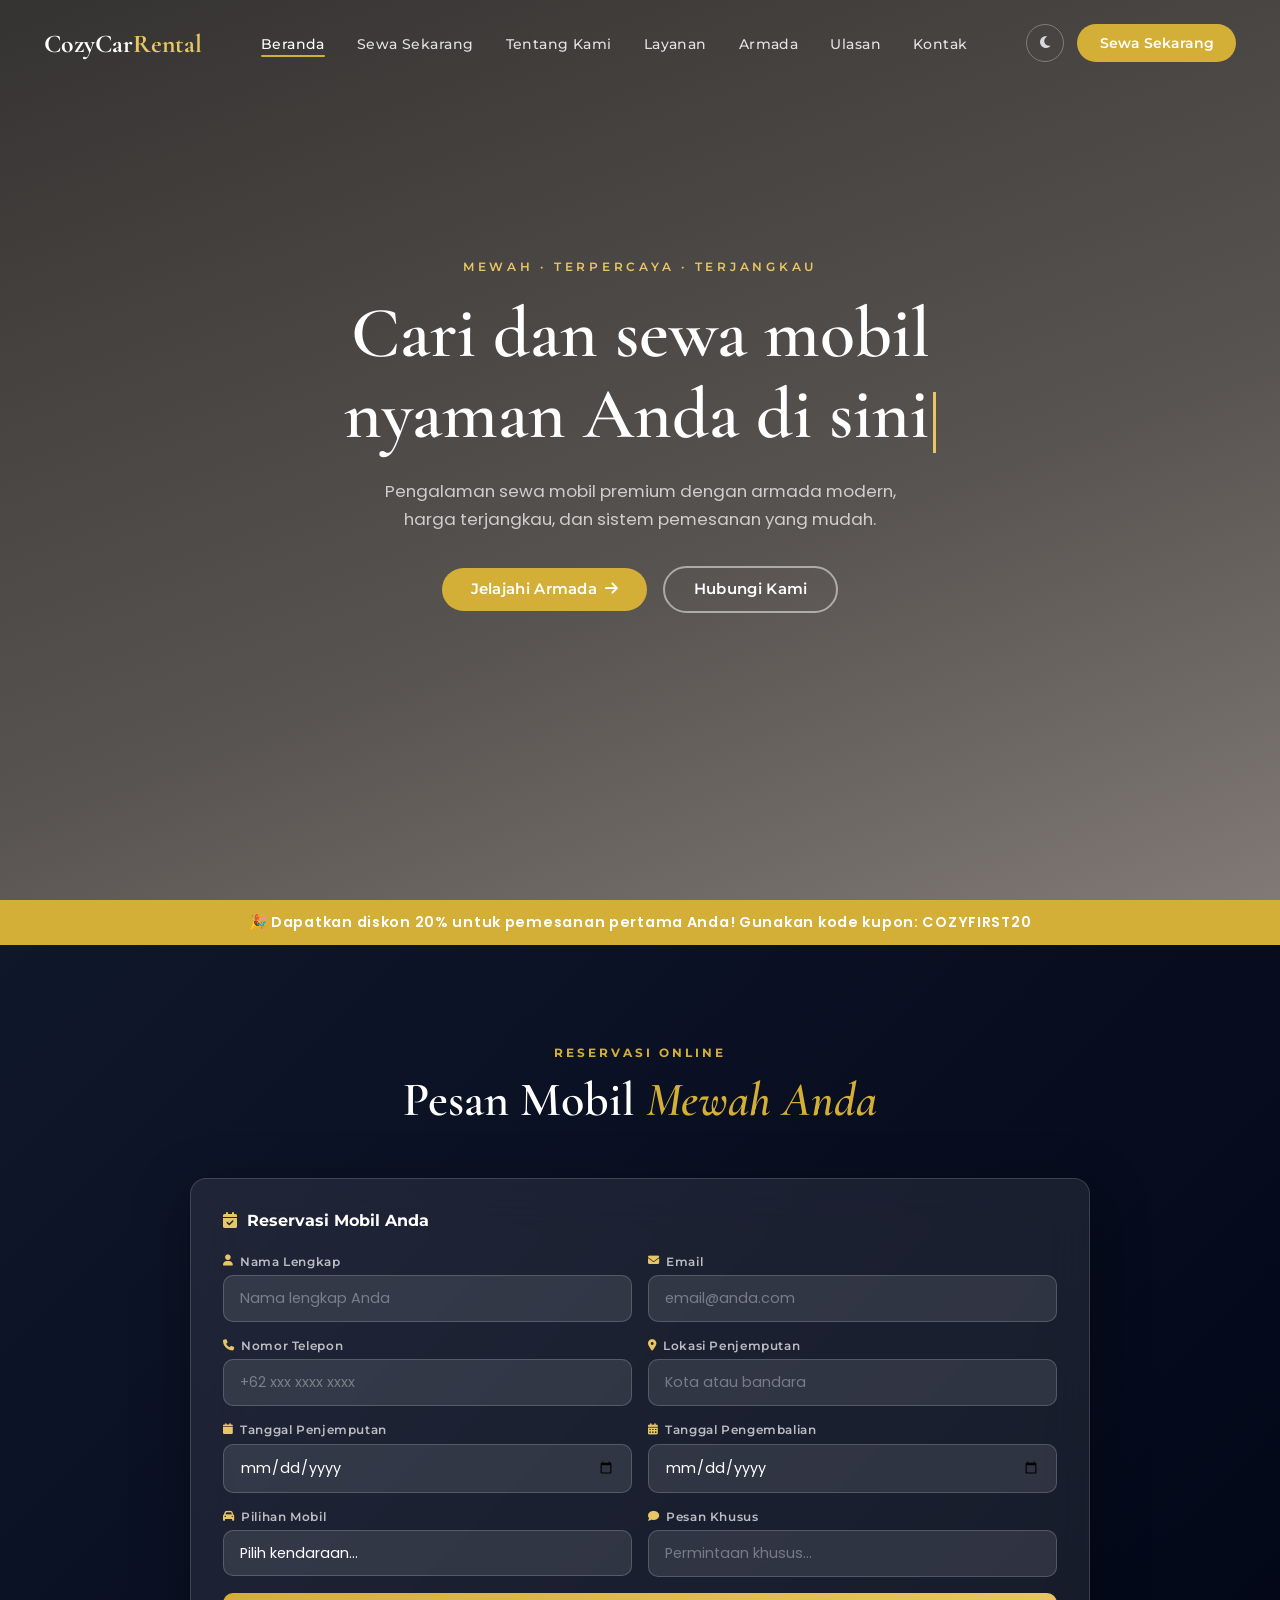
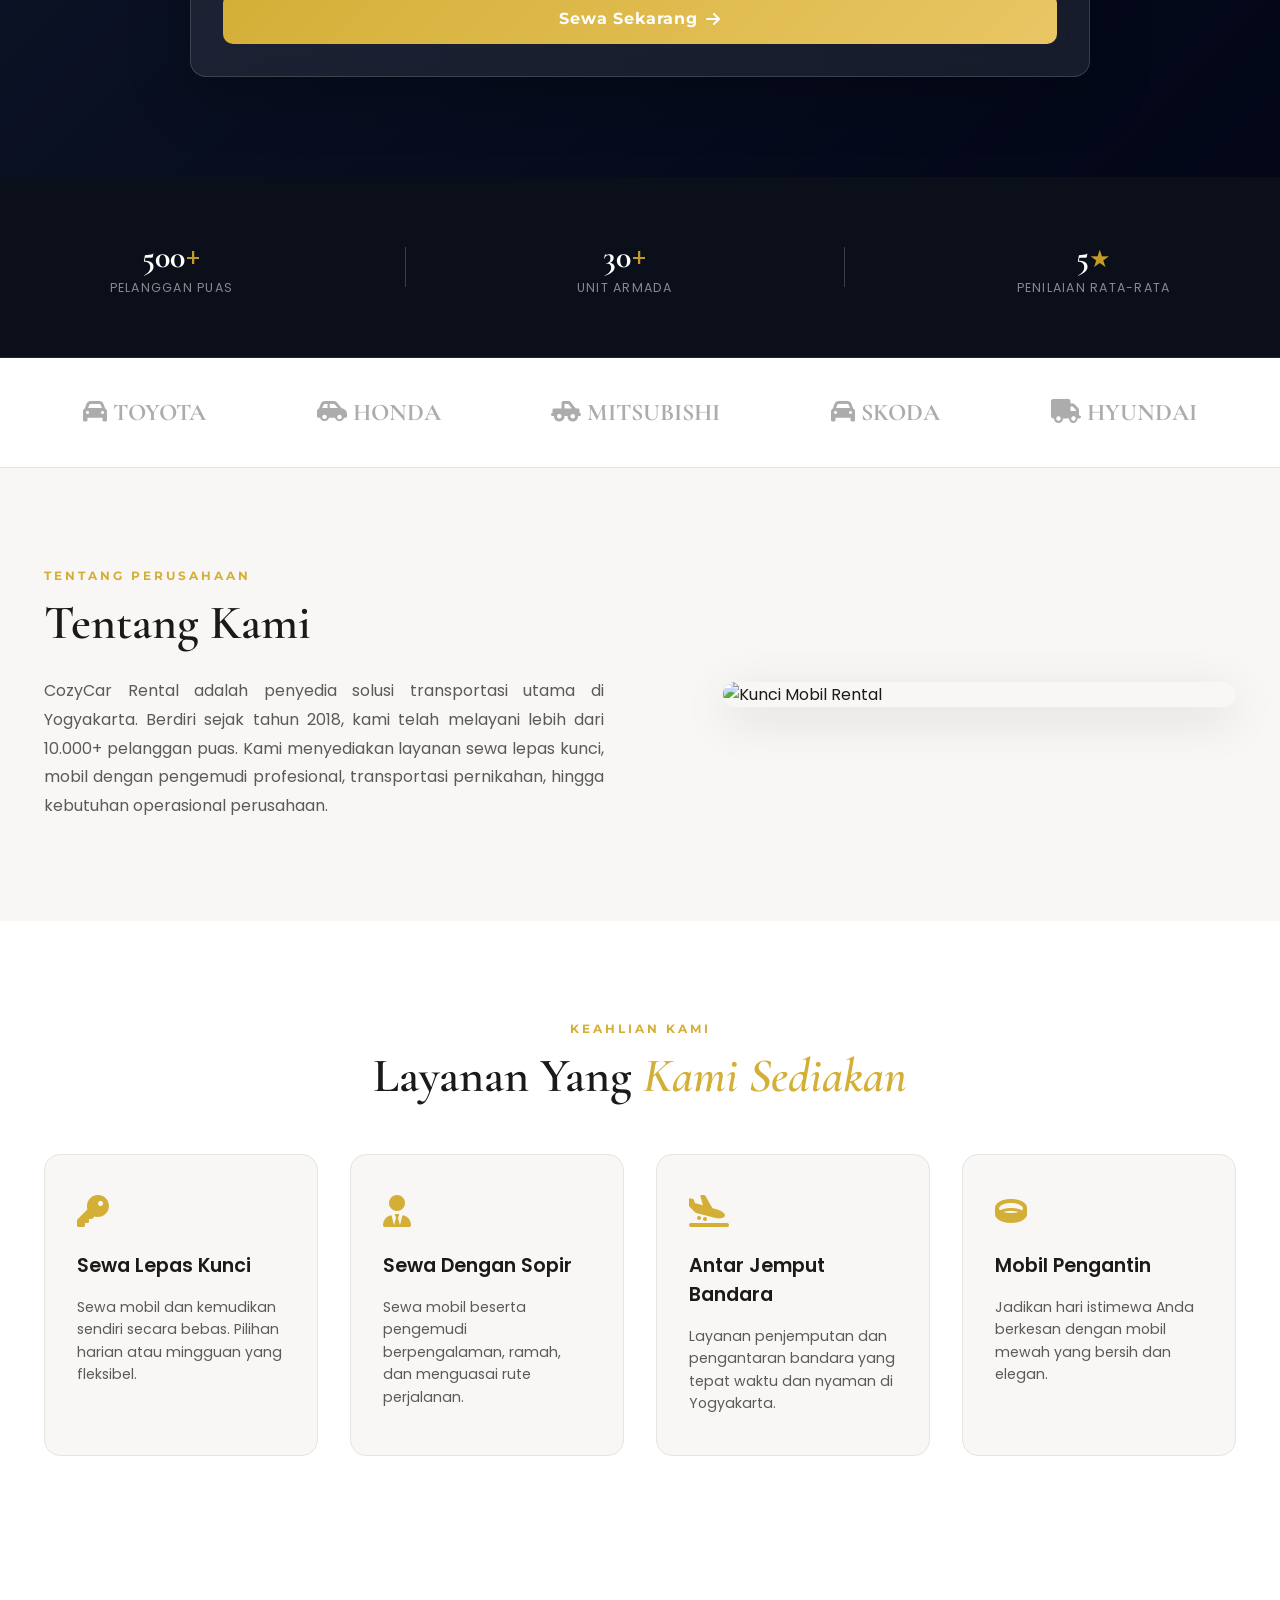
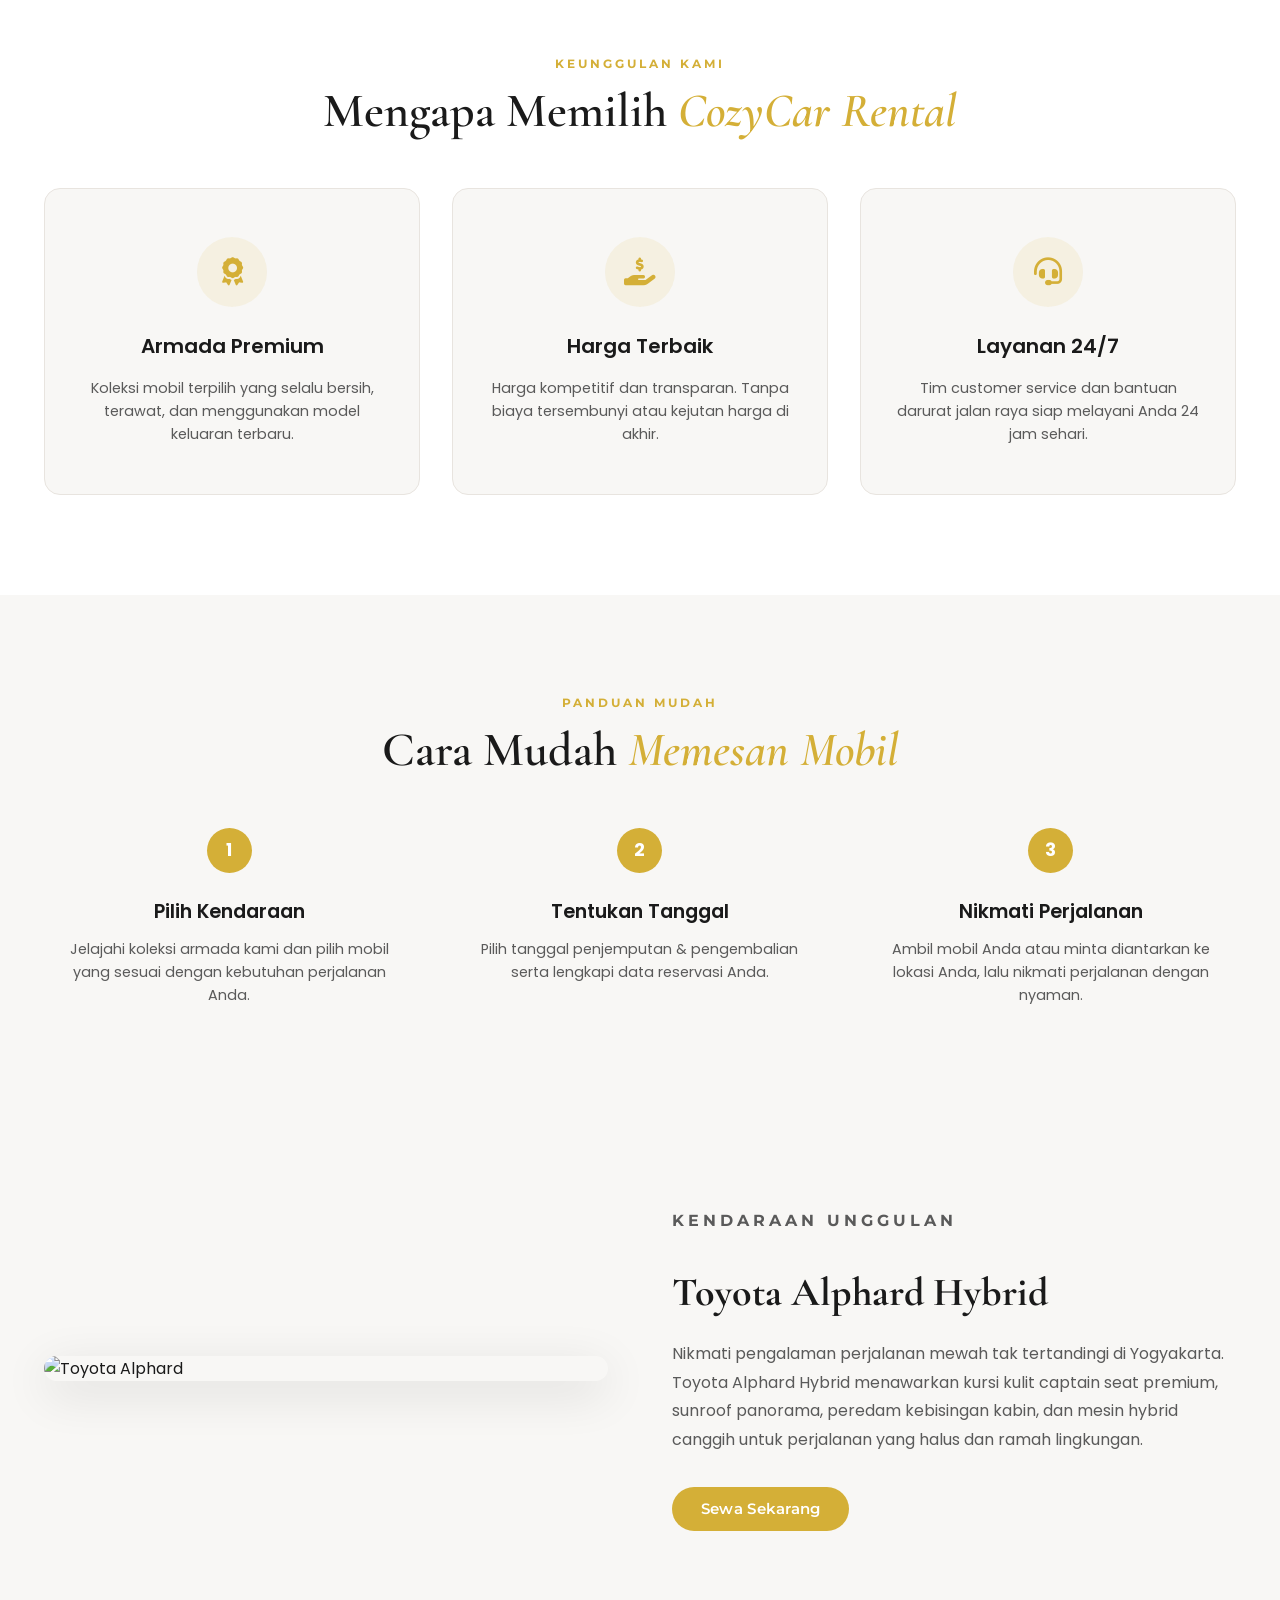
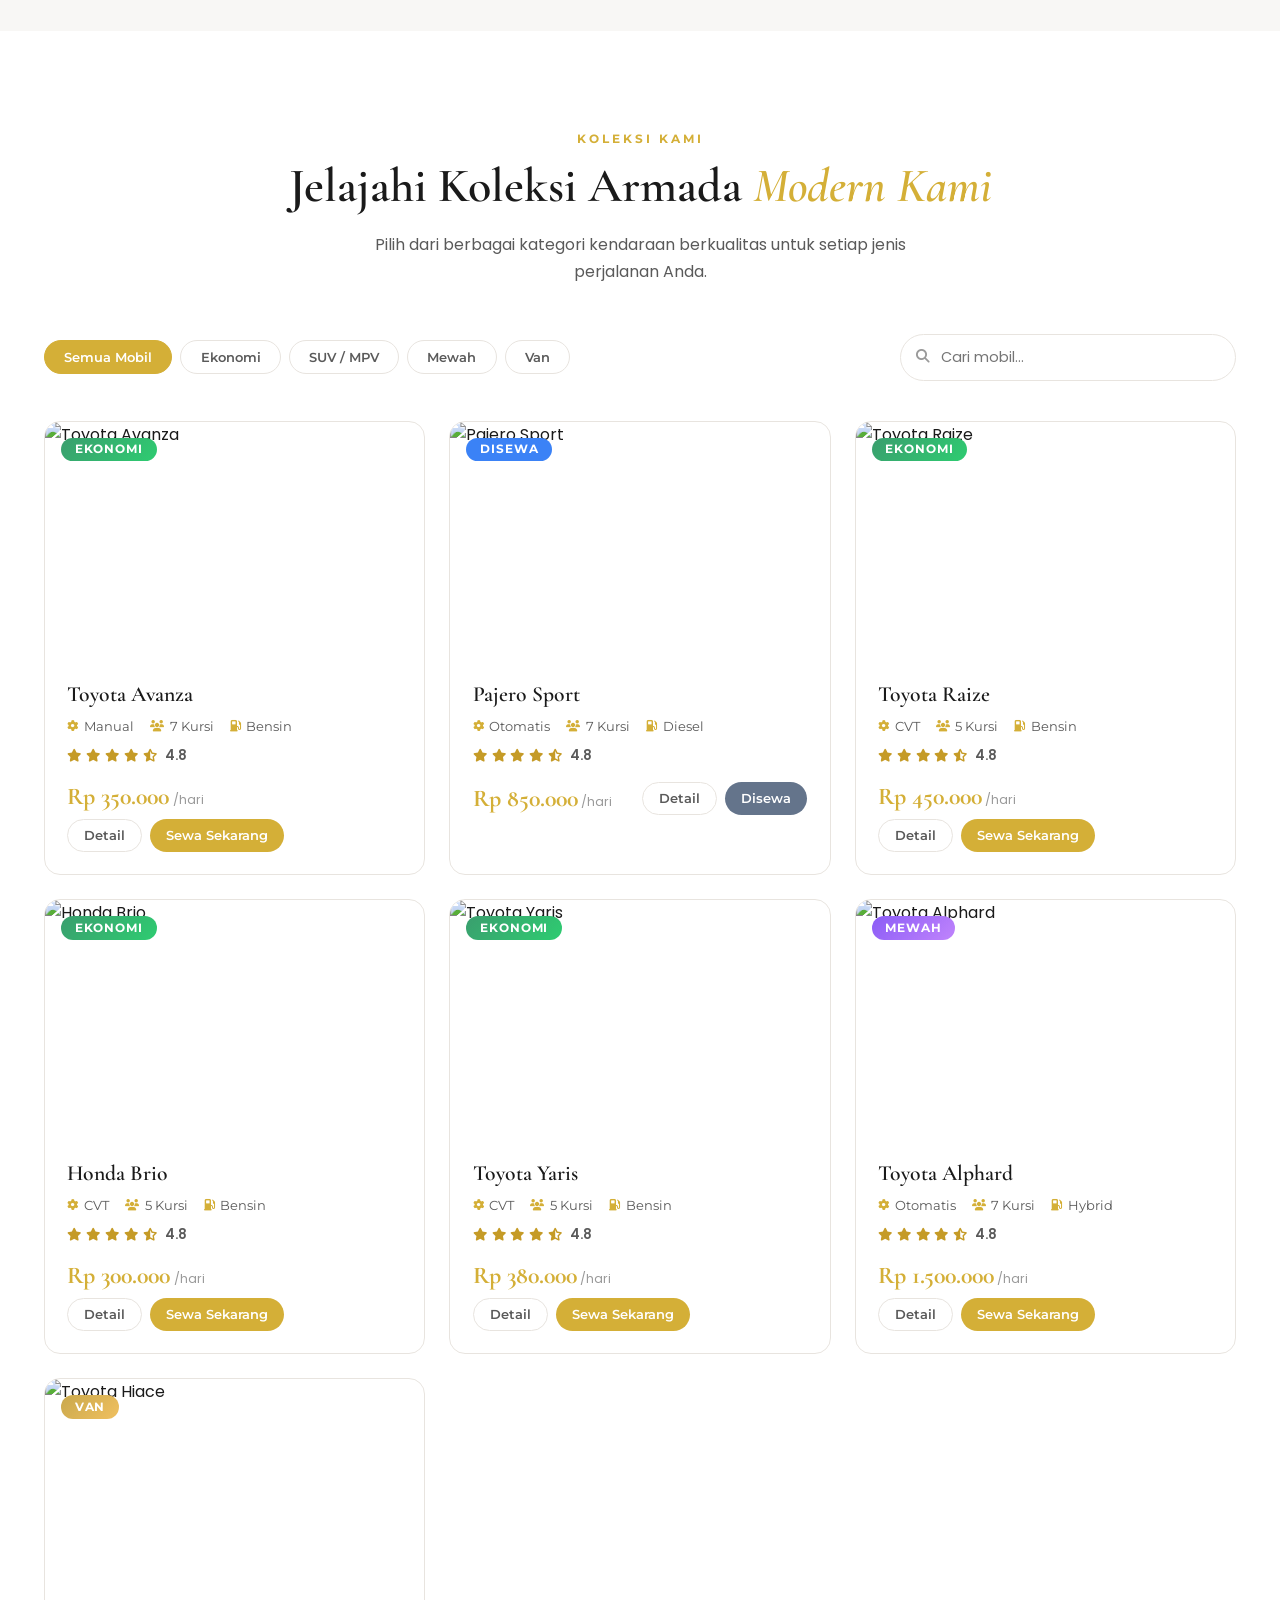
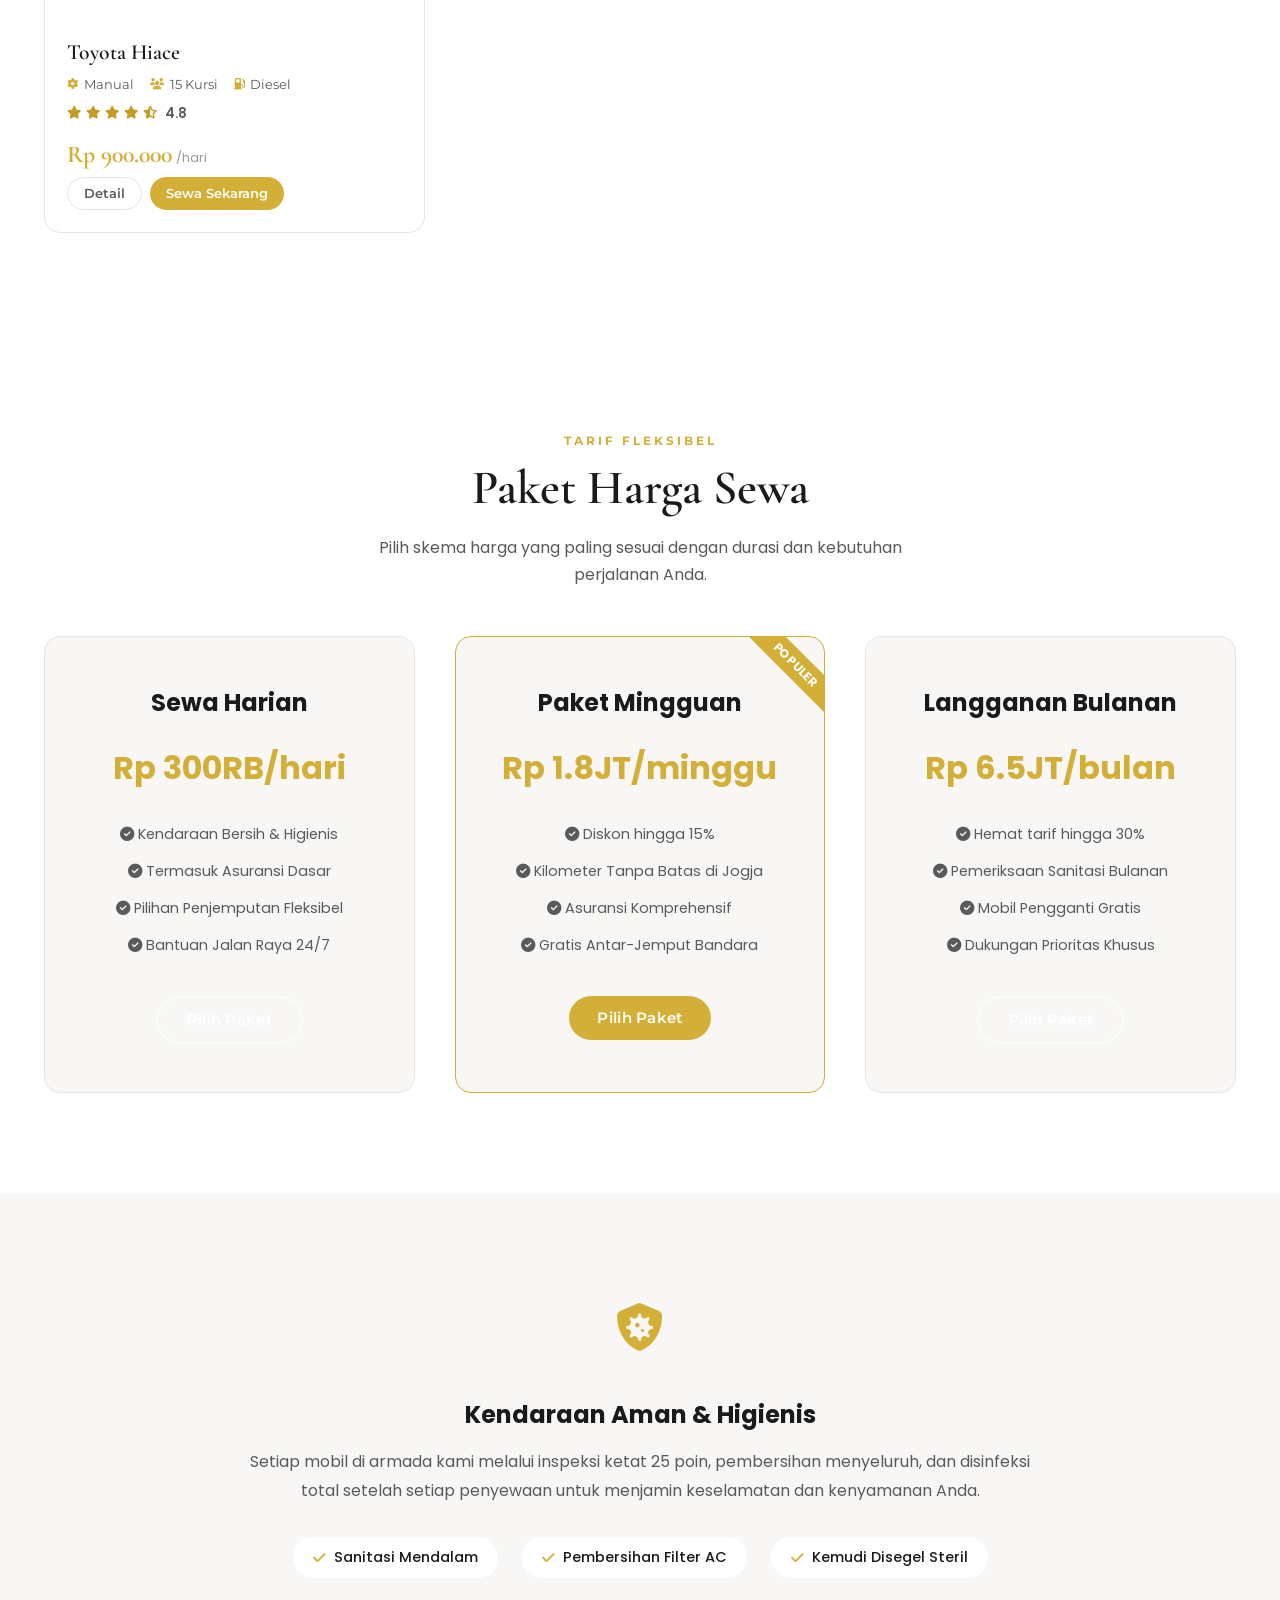
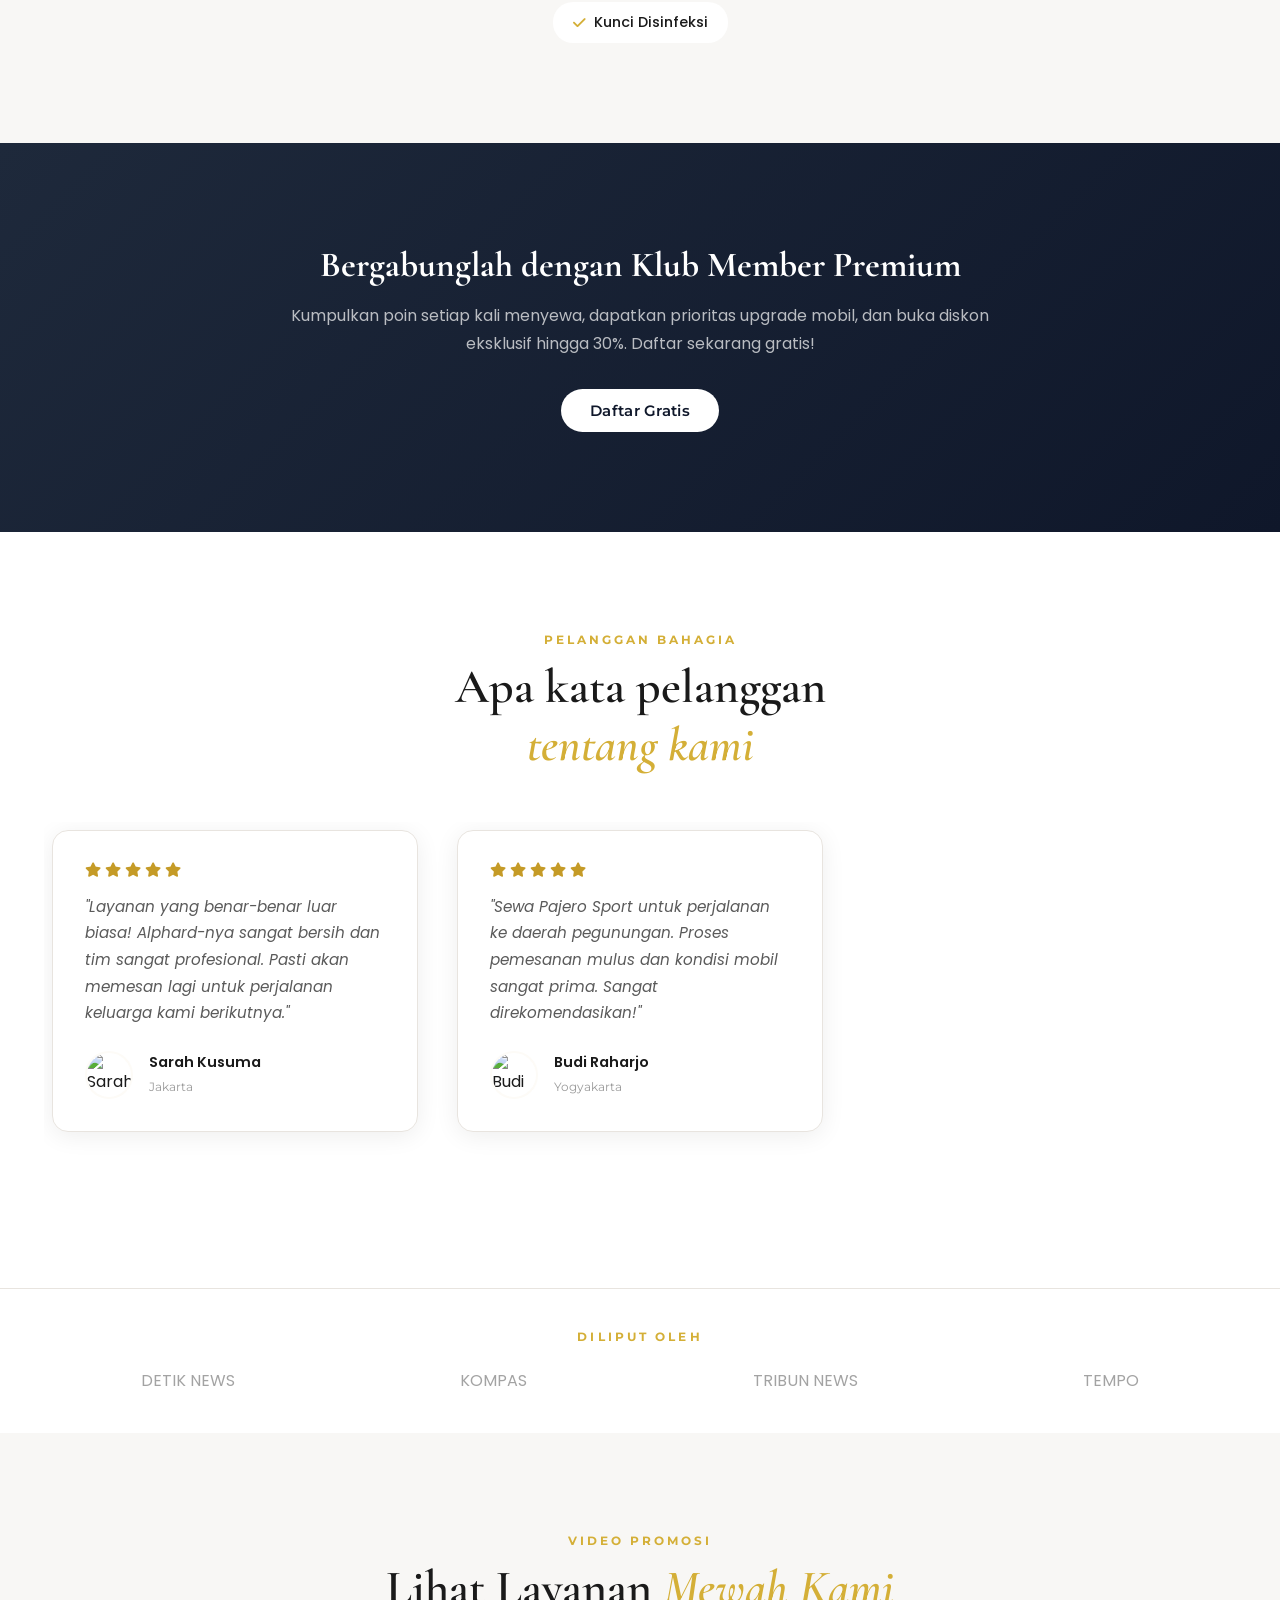
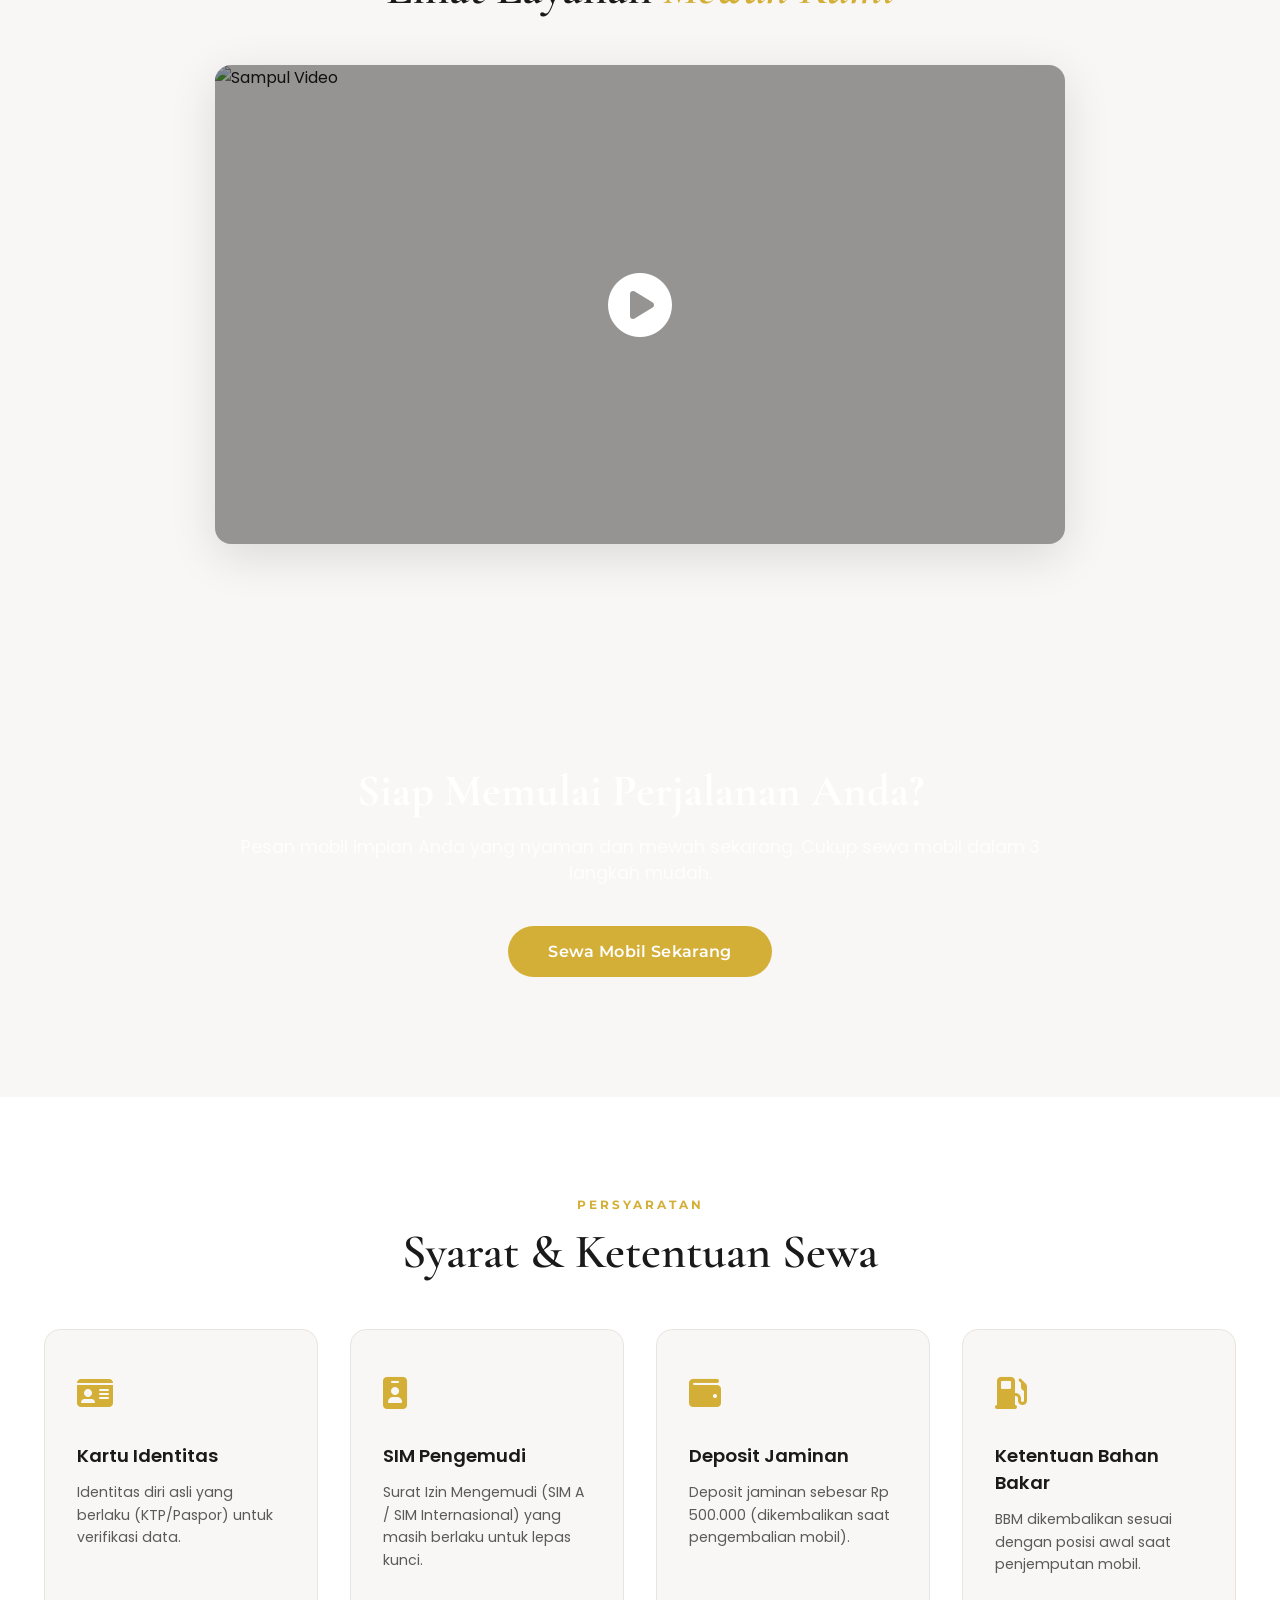
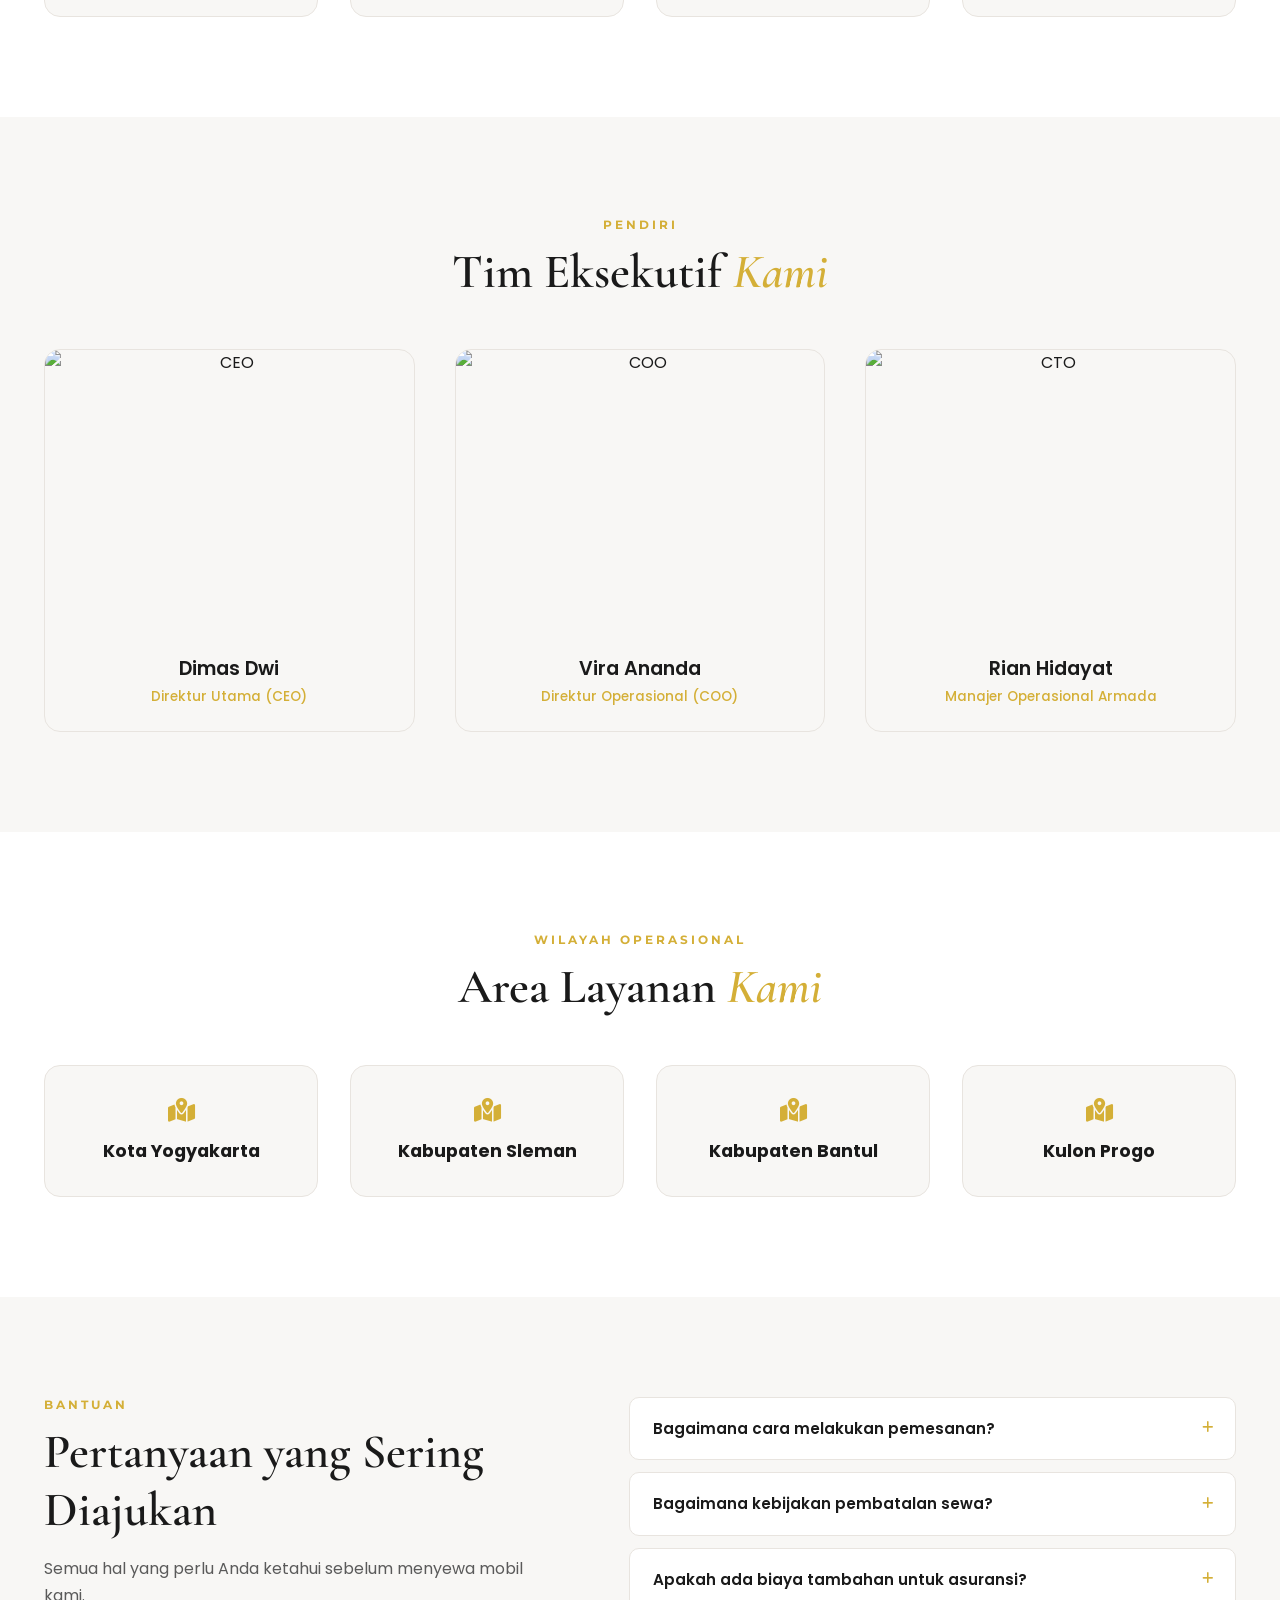
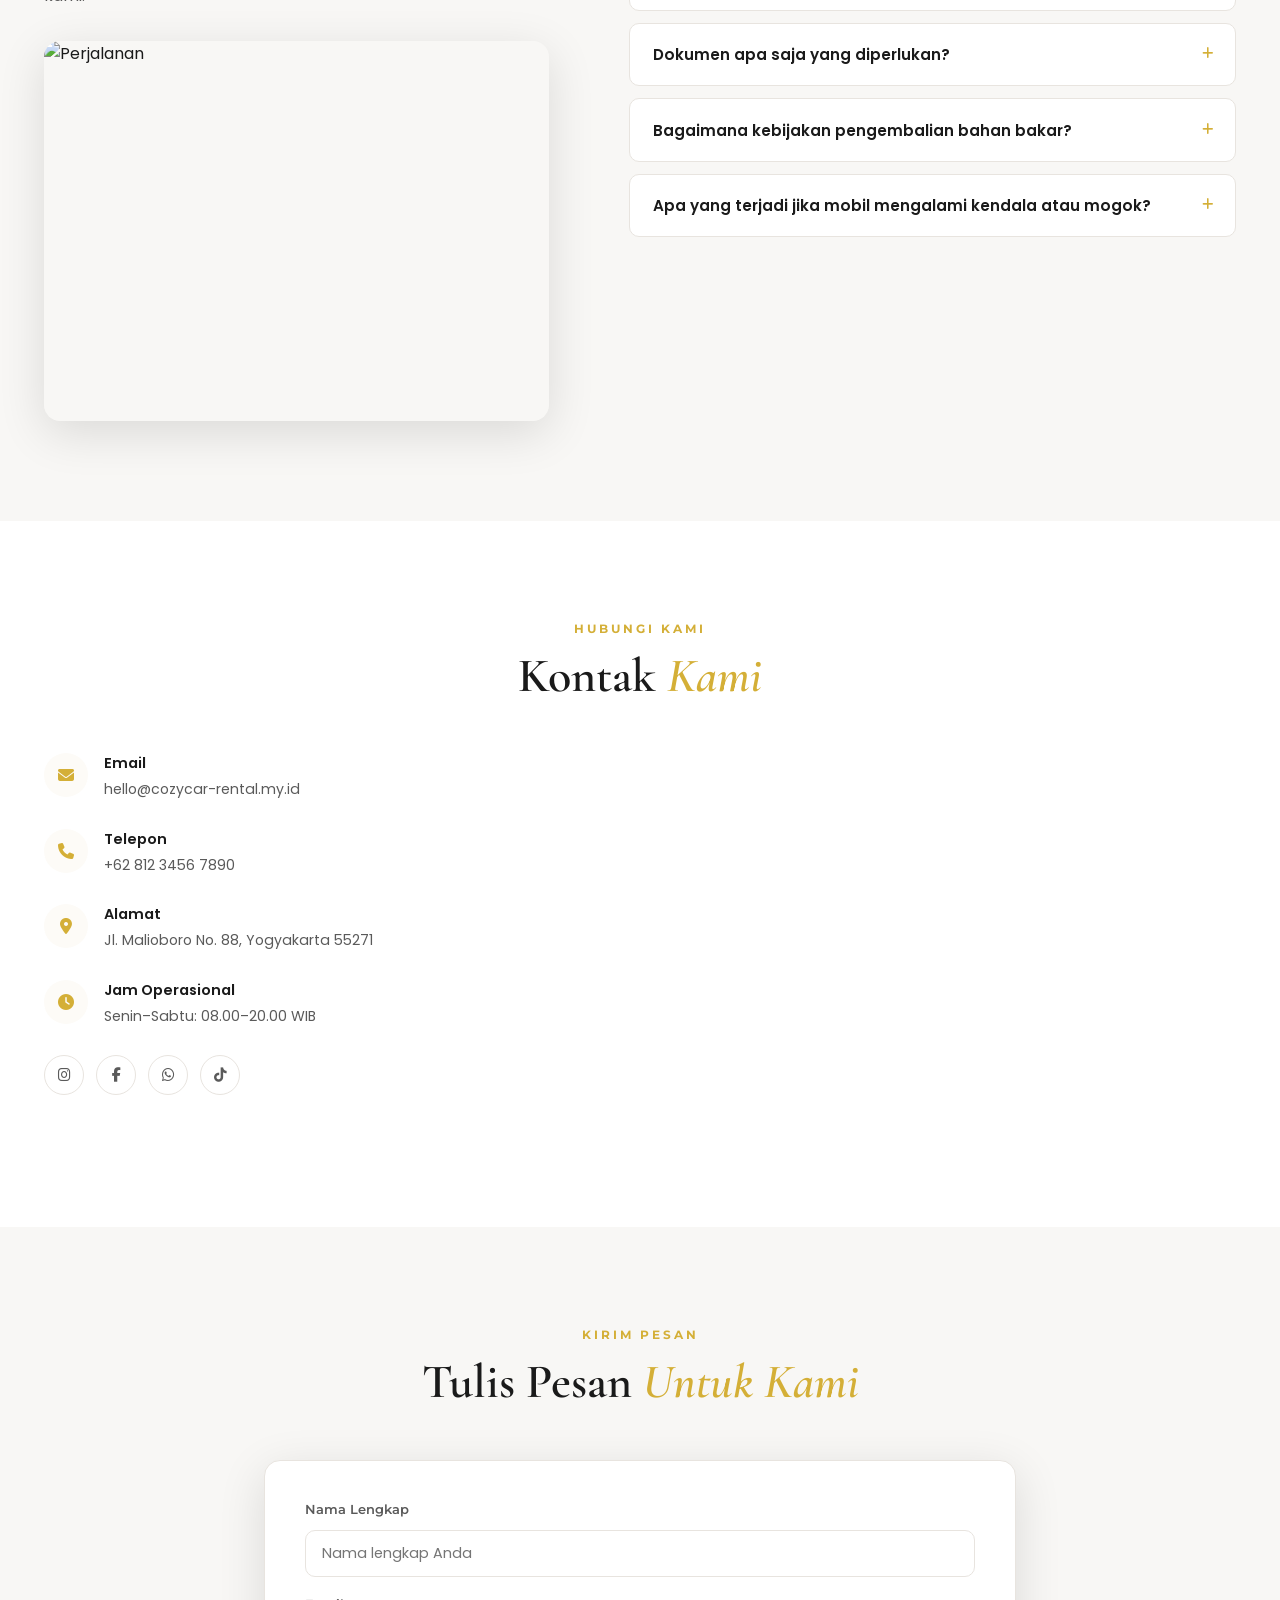
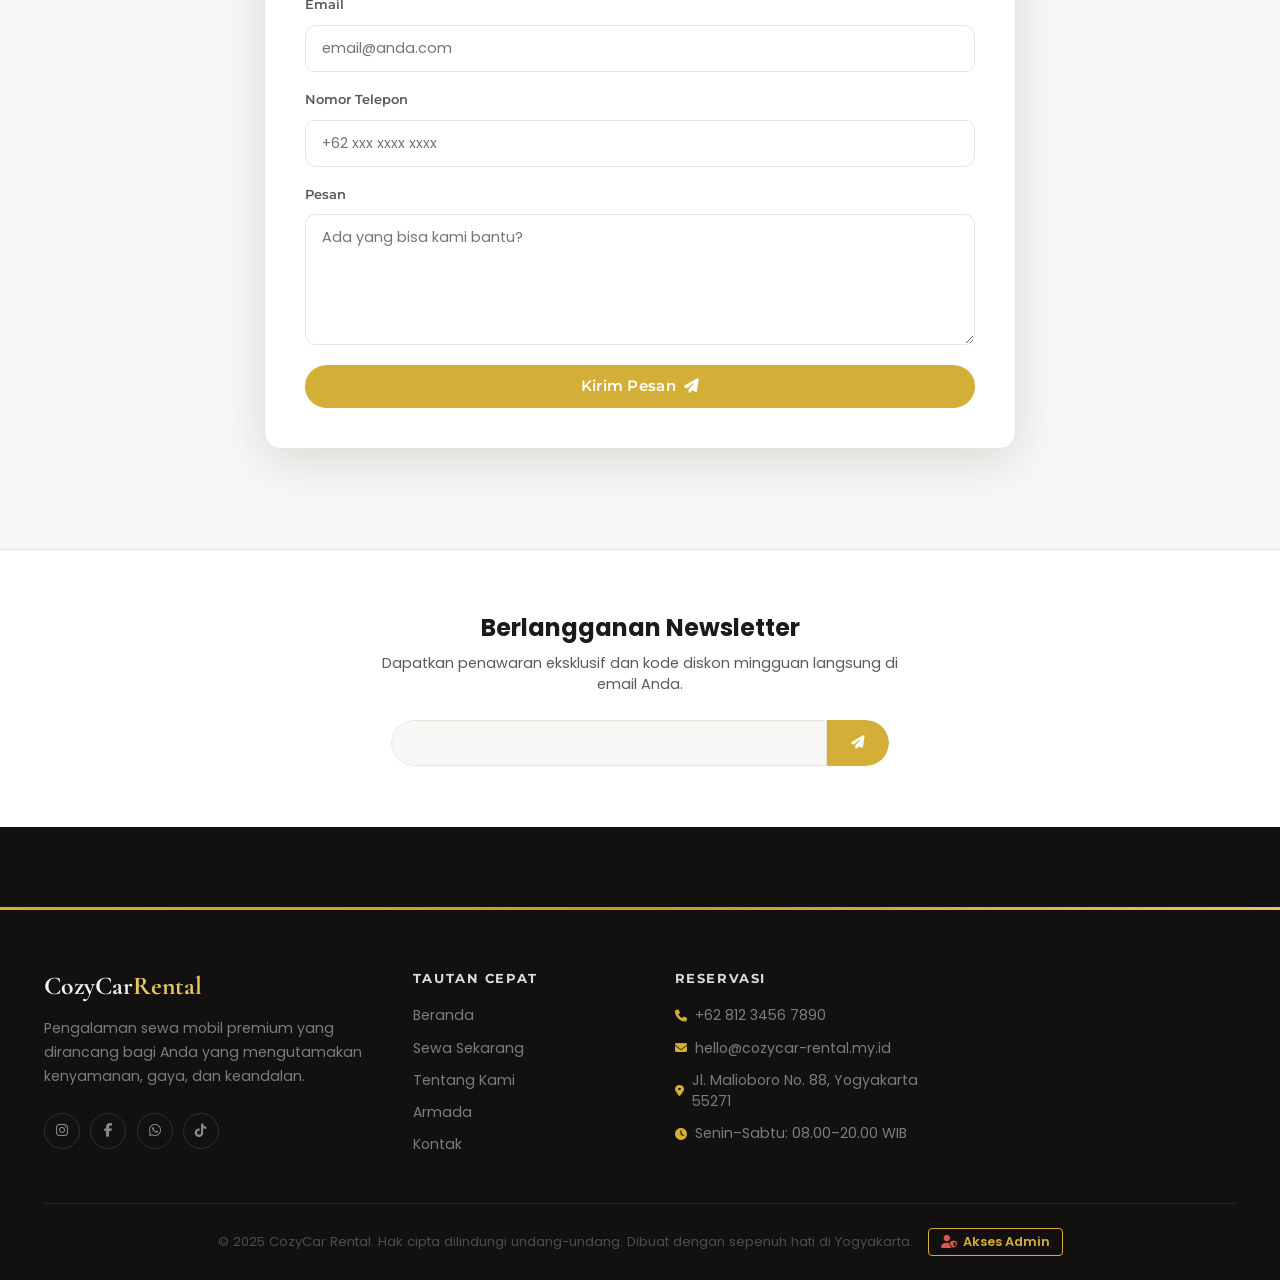
==== index.html @ c0b4de5b "fix: make Akses Admin a dedicated sibling element in footer bottom" ====
<!doctype html>
<html lang="id" data-theme="light">
  <head>
    <meta charset="UTF-8" />
    <meta name="viewport" content="width=device-width, initial-scale=1.0" />
    <meta
      name="description"
      content="CozyCar Rental – Pengalaman sewa mobil premium dengan armada modern, harga terjangkau, dan sistem pemesanan yang mudah."
    />
    <meta
      name="keywords"
      content="sewa mobil, rental mobil jogja, mobil mewah, sewa alphard, rental avanza"
    />
    <title>CozyCar Rental – Sewa Mobil Mewah & Terpercaya</title>

    <!-- Google Fonts -->
    <link rel="preconnect" href="https://fonts.googleapis.com" />
    <link rel="preconnect" href="https://fonts.gstatic.com" crossorigin />
    <link
      href="https://fonts.googleapis.com/css2?family=Cormorant+Garamond:wght@300;400;500;600;700&family=Poppins:wght@300;400;500;600;700&family=Montserrat:wght@300;400;500;600;700;800&display=swap"
      rel="stylesheet"
    />

    <!-- Font Awesome -->
    <link
      rel="stylesheet"
      href="https://cdnjs.cloudflare.com/ajax/libs/font-awesome/6.5.0/css/all.min.css"
    />

    <!-- AOS Animation Library -->
    <link
      rel="stylesheet"
      href="https://cdnjs.cloudflare.com/ajax/libs/aos/2.3.4/aos.css"
    />

    <!-- SwiperJS -->
    <link
      rel="stylesheet"
      href="https://cdn.jsdelivr.net/npm/swiper@11/swiper-bundle.min.css"
    />

    <!-- SweetAlert2 -->
    <link
      rel="stylesheet"
      href="https://cdn.jsdelivr.net/npm/sweetalert2@11/dist/sweetalert2.min.css"
    />

    <!-- Custom Styles -->
    <link rel="stylesheet" href="assets/css/style.css" />
  </head>
  <body>
    <!-- SECTION 1: LOADING SCREEN -->
    <div id="loader">
      <div class="loader-inner">
        <div class="loader-logo">CozyCar<span>Rental</span></div>
        <div class="loader-bar"><div class="loader-fill"></div></div>
        <p class="loader-text">Menyiapkan pengalaman Anda…</p>
      </div>
    </div>

    <!-- SECTION 2: SCROLL PROGRESS BAR -->
    <div id="scroll-progress"></div>

    <!-- SECTION 3: NAVBAR -->
    <nav id="navbar">
      <div class="nav-container">
        <a href="#home" class="nav-logo">CozyCar<span>Rental</span></a>
        <ul class="nav-menu" id="navMenu">
          <li><a href="#home" class="nav-link active">Beranda</a></li>
          <li><a href="#booking-section" class="nav-link">Sewa Sekarang</a></li>
          <li><a href="#about-section" class="nav-link">Tentang Kami</a></li>
          <li><a href="#services-section" class="nav-link">Layanan</a></li>
          <li><a href="#fleet" class="nav-link">Armada</a></li>
          <li><a href="#testimonials" class="nav-link">Ulasan</a></li>
          <li><a href="#contact-info-section" class="nav-link">Kontak</a></li>
        </ul>
        <div class="nav-actions">
          <button
            class="dark-toggle"
            id="darkToggle"
            aria-label="Toggle dark mode"
          >
            <i class="fas fa-moon" id="darkIcon"></i>
          </button>
          <a href="#booking-section" class="btn-book">Sewa Sekarang</a>
          <button class="hamburger" id="hamburger" aria-label="Menu">
            <span></span><span></span><span></span>
          </button>
        </div>
      </div>
    </nav>

    <!-- SECTION 4: HERO INTRO SECTION -->
    <section id="home" class="hero">
      <div class="hero-overlay"></div>
      <div class="hero-content">
        <p
          class="hero-tagline"
          id="heroTagline"
          data-aos="fade-down"
          data-aos-delay="200"
        >
          Mewah · Terpercaya · Terjangkau
        </p>
        <h1 class="hero-title" id="heroTitle"></h1>
        <p
          class="hero-sub"
          id="heroSub"
          data-aos="fade-up"
          data-aos-delay="600"
        >
          Pengalaman sewa mobil premium dengan armada modern, harga terjangkau,
          dan sistem pemesanan yang mudah.
        </p>
        <div class="hero-btns" data-aos="fade-up" data-aos-delay="800">
          <a href="#fleet" class="btn-primary" id="heroBtnText"
            >Jelajahi Armada <i class="fas fa-arrow-right"></i
          ></a>
          <a href="#contact-info-section" class="btn-outline">Hubungi Kami</a>
        </div>
      </div>
    </section>

    <!-- SECTION 5: PROMO TAPE SECTION -->
    <div
      class="promo-tape"
      id="promo-tape"
      style="
        background: var(--accent);
        color: #fff;
        padding: 12px 0;
        text-align: center;
        font-weight: 600;
        font-size: 0.9rem;
        letter-spacing: 0.05em;
      "
    >
      <div class="container" id="promoText">
        🎉 Dapatkan diskon 20% untuk pemesanan pertama Anda! Gunakan kode kupon:
        COZYFIRST20
      </div>
    </div>

    <!-- SECTION 6: STANDALONE BOOKING FORM SECTION -->
    <section
      id="booking-section"
      class="booking-section-wrapper"
      style="
        padding: 100px 0;
        background: linear-gradient(135deg, #0f172a 0%, #020617 100%);
      "
    >
      <div class="container">
        <div
          class="section-header"
          data-aos="fade-up"
          style="text-align: center; margin-bottom: 3rem"
        >
          <p class="section-pre" style="color: var(--accent)">
            Reservasi Online
          </p>
          <h2 class="section-title" style="color: #fff">
            Pesan Mobil <em>Mewah Anda</em>
          </h2>
        </div>
        <div
          class="booking-card"
          id="booking"
          data-aos="fade-up"
          style="margin: 0 auto; max-width: 900px; width: 100%"
        >
          <h3 class="booking-title">
            <i class="fas fa-calendar-check"></i> Reservasi Mobil Anda
          </h3>
          <form id="bookingForm" class="booking-form" novalidate>
            <div class="form-row">
              <div class="form-group">
                <label><i class="fas fa-user"></i> Nama Lengkap</label>
                <input
                  type="text"
                  id="bName"
                  placeholder="Nama lengkap Anda"
                  required
                />
              </div>
              <div class="form-group">
                <label><i class="fas fa-envelope"></i> Email</label>
                <input
                  type="email"
                  id="bEmail"
                  placeholder="email@anda.com"
                  required
                />
              </div>
            </div>
            <div class="form-row">
              <div class="form-group">
                <label><i class="fas fa-phone"></i> Nomor Telepon</label>
                <input
                  type="tel"
                  id="bPhone"
                  placeholder="+62 xxx xxxx xxxx"
                  required
                />
              </div>
              <div class="form-group">
                <label
                  ><i class="fas fa-map-marker-alt"></i> Lokasi
                  Penjemputan</label
                >
                <input
                  type="text"
                  id="bLocation"
                  placeholder="Kota atau bandara"
                  required
                />
              </div>
            </div>
            <div class="form-row">
              <div class="form-group">
                <label
                  ><i class="fas fa-calendar"></i> Tanggal Penjemputan</label
                >
                <input type="date" id="bPickup" required />
              </div>
              <div class="form-group">
                <label
                  ><i class="fas fa-calendar-alt"></i> Tanggal
                  Pengembalian</label
                >
                <input type="date" id="bReturn" required />
              </div>
            </div>
            <div class="form-row">
              <div class="form-group">
                <label><i class="fas fa-car"></i> Pilihan Mobil</label>
                <select id="bCarType" required>
                  <option value="">Pilih kendaraan...</option>
                </select>
              </div>
              <div class="form-group">
                <label><i class="fas fa-comment"></i> Pesan Khusus</label>
                <input
                  type="text"
                  id="bMessage"
                  placeholder="Permintaan khusus..."
                />
              </div>
            </div>
            <button type="submit" class="btn-book-form">
              Sewa Sekarang <i class="fas fa-arrow-right"></i>
            </button>
          </form>
        </div>
      </div>
    </section>

    <!-- SECTION 7: STATS COUNTER SECTION -->
    <section
      id="stats-section"
      class="stats-section"
      style="
        padding: 60px 0;
        background: #0b0f19;
        border-bottom: 1px solid rgba(255, 255, 255, 0.1);
      "
    >
      <div class="container">
        <div
          class="hero-stats"
          data-aos="fade-up"
          style="justify-content: space-around; margin: 0"
        >
          <div class="stat">
            <span class="stat-num" id="statClients" data-target="500">0</span
            ><span>+</span>
            <p>Pelanggan Puas</p>
          </div>
          <div class="stat-divider"></div>
          <div class="stat">
            <span class="stat-num" id="statCars" data-target="30">0</span
            ><span>+</span>
            <p>Unit Armada</p>
          </div>
          <div class="stat-divider"></div>
          <div class="stat">
            <span class="stat-num" id="statRating" data-target="5">0</span
            ><span>★</span>
            <p>Penilaian Rata-rata</p>
          </div>
        </div>
      </div>
    </section>

    <!-- SECTION 8: BRANDS PARTNER SECTION -->
    <section id="brands-section" class="brands-section">
      <div class="container">
        <div class="brands-row">
          <span class="brand-logo"><i class="fa-solid fa-car"></i> TOYOTA</span>
          <span class="brand-logo"
            ><i class="fa-solid fa-car-side"></i> HONDA</span
          >
          <span class="brand-logo"
            ><i class="fa-solid fa-truck-pickup"></i> MITSUBISHI</span
          >
          <span class="brand-logo"><i class="fa-solid fa-car"></i> SKODA</span>
          <span class="brand-logo"
            ><i class="fa-solid fa-truck"></i> HYUNDAI</span
          >
        </div>
      </div>
    </section>

    <!-- SECTION 9: ABOUT US SECTION -->
    <section id="about-section" class="about-section">
      <div class="container">
        <div class="about-grid">
          <div class="about-content" data-aos="fade-right">
            <p class="section-pre">Tentang Perusahaan</p>
            <h2 class="section-title" id="aboutTitle">Tentang Kami</h2>
            <p
              class="section-sub"
              id="aboutText"
              style="line-height: 1.8; margin-top: 1.5rem; text-align: justify"
            >
              CozyCar Rental adalah penyedia solusi transportasi utama di
              Yogyakarta. Berdiri sejak tahun 2018, kami telah melayani lebih
              dari 10.000+ pelanggan puas. Kami menyediakan layanan sewa lepas
              kunci, mobil dengan pengemudi profesional, transportasi
              pernikahan, hingga kebutuhan operasional perusahaan.
            </p>
          </div>
          <div class="about-image-wrap" data-aos="fade-left">
            <img
              src="https://images.unsplash.com/photo-1549399542-7e3f8b79c341?w=600&q=80"
              alt="Kunci Mobil Rental"
              class="about-img"
            />
          </div>
        </div>
      </div>
    </section>

    <!-- SECTION 10: OUR SERVICES HIGHLIGHT -->
    <section id="services-section" class="services-section">
      <div class="container">
        <div
          class="section-header"
          data-aos="fade-up"
          style="text-align: center"
        >
          <p class="section-pre">Keahlian Kami</p>
          <h2 class="section-title">Layanan Yang <em>Kami Sediakan</em></h2>
        </div>
        <div class="services-grid">
          <div class="service-card" data-aos="fade-up" data-aos-delay="0">
            <i class="fas fa-key"></i>
            <h3 id="srv1Title">Sewa Lepas Kunci</h3>
            <p id="srv1Desc">
              Sewa mobil dan kemudikan sendiri secara bebas. Pilihan harian atau
              mingguan yang fleksibel.
            </p>
          </div>
          <div class="service-card" data-aos="fade-up" data-aos-delay="100">
            <i class="fas fa-user-tie"></i>
            <h3 id="srv2Title">Sewa Dengan Sopir</h3>
            <p id="srv2Desc">
              Sewa mobil beserta pengemudi berpengalaman, ramah, dan menguasai
              rute perjalanan.
            </p>
          </div>
          <div class="service-card" data-aos="fade-up" data-aos-delay="200">
            <i class="fas fa-plane-arrival"></i>
            <h3 id="srv3Title">Antar Jemput Bandara</h3>
            <p id="srv3Desc">
              Layanan penjemputan dan pengantaran bandara yang tepat waktu dan
              nyaman di Yogyakarta.
            </p>
          </div>
          <div class="service-card" data-aos="fade-up" data-aos-delay="300">
            <i class="fas fa-ring"></i>
            <h3 id="srv4Title">Mobil Pengantin</h3>
            <p id="srv4Desc">
              Jadikan hari istimewa Anda berkesan dengan mobil mewah yang bersih
              dan elegan.
            </p>
          </div>
        </div>
      </div>
    </section>

    <!-- SECTION 11: WHY CHOOSE US / FEATURES SECTION -->
    <section id="features-section" class="features-section">
      <div class="container">
        <div
          class="section-header"
          data-aos="fade-up"
          style="text-align: center"
        >
          <p class="section-pre">Keunggulan Kami</p>
          <h2 class="section-title" id="whyTitle">
            Mengapa Memilih <em>CozyCar Rental</em>
          </h2>
        </div>
        <div class="features-grid">
          <div class="feature-card" data-aos="fade-up" data-aos-delay="0">
            <div class="feature-card-icon"><i class="fas fa-award"></i></div>
            <h3 id="why1Title">Armada Premium</h3>
            <p id="why1Desc">
              Koleksi mobil terpilih yang selalu bersih, terawat, dan
              menggunakan model keluaran terbaru.
            </p>
          </div>
          <div class="feature-card" data-aos="fade-up" data-aos-delay="100">
            <div class="feature-card-icon">
              <i class="fas fa-hand-holding-usd"></i>
            </div>
            <h3 id="why2Title">Harga Terbaik</h3>
            <p id="why2Desc">
              Harga kompetitif dan transparan. Tanpa biaya tersembunyi atau
              kejutan harga di akhir.
            </p>
          </div>
          <div class="feature-card" data-aos="fade-up" data-aos-delay="200">
            <div class="feature-card-icon"><i class="fas fa-headset"></i></div>
            <h3 id="why3Title">Layanan 24/7</h3>
            <p id="why3Desc">
              Tim customer service dan bantuan darurat jalan raya siap melayani
              Anda 24 jam sehari.
            </p>
          </div>
        </div>
      </div>
    </section>

    <!-- SECTION 12: HOW IT WORKS / PROCESS SECTION -->
    <section id="process-section" class="process-section">
      <div class="container">
        <div
          class="section-header"
          data-aos="fade-up"
          style="text-align: center"
        >
          <p class="section-pre">Panduan Mudah</p>
          <h2 class="section-title" id="procTitle">
            Cara Mudah <em>Memesan Mobil</em>
          </h2>
        </div>
        <div class="process-grid" data-aos="fade-up">
          <div class="process-step">
            <div class="step-number">1</div>
            <h3 id="proc1Title">Pilih Kendaraan</h3>
            <p id="proc1Desc">
              Jelajahi koleksi armada kami dan pilih mobil yang sesuai dengan
              kebutuhan perjalanan Anda.
            </p>
          </div>
          <div class="process-step">
            <div class="step-number">2</div>
            <h3 id="proc2Title">Tentukan Tanggal</h3>
            <p id="proc2Desc">
              Pilih tanggal penjemputan & pengembalian serta lengkapi data
              reservasi Anda.
            </p>
          </div>
          <div class="process-step">
            <div class="step-number">3</div>
            <h3 id="proc3Title">Nikmati Perjalanan</h3>
            <p id="proc3Desc">
              Ambil mobil Anda atau minta diantarkan ke lokasi Anda, lalu
              nikmati perjalanan dengan nyaman.
            </p>
          </div>
        </div>
      </div>
    </section>

    <!-- SECTION 13: FEATURED FLEET HIGHLIGHT -->
    <section id="fleet-highlight-section" class="fleet-highlight-section">
      <div class="container">
        <div class="highlight-grid">
          <div class="highlight-image-wrap" data-aos="fade-right">
            <img
              src="https://th.bing.com/th/id/OIP.Qn-1zHXewPxutdXA5yAZLQHaE8?w=500&h=300&c=7&pid=1.7"
              alt="Toyota Alphard"
              style="
                width: 100%;
                border-radius: var(--radius);
                box-shadow: var(--shadow-lg);
              "
            />
          </div>
          <div class="highlight-content" data-aos="fade-left">
            <p class="section-pre">Kendaraan Unggulan</p>
            <h2>Toyota Alphard Hybrid</h2>
            <p>
              Nikmati pengalaman perjalanan mewah tak tertandingi di Yogyakarta.
              Toyota Alphard Hybrid menawarkan kursi kulit captain seat premium,
              sunroof panorama, peredam kebisingan kabin, dan mesin hybrid
              canggih untuk perjalanan yang halus dan ramah lingkungan.
            </p>
            <a
              href="#booking-section"
              class="btn-primary"
              onclick="selectCarDropdown('Toyota Alphard')"
              >Sewa Sekarang</a
            >
          </div>
        </div>
      </div>
    </section>

    <!-- SECTION 14: MAIN FLEET CATALOG SECTION -->
    <section id="fleet" class="fleet-section" style="background: var(--bg2)">
      <div class="container">
        <div class="section-header" data-aos="fade-up">
          <p class="section-pre">Koleksi Kami</p>
          <h2 class="section-title" id="catalogTitle">
            Jelajahi Koleksi Armada<br /><em>Modern Kami</em>
          </h2>
          <p class="section-sub" id="catalogSub">
            Pilih dari berbagai kategori kendaraan berkualitas untuk setiap
            jenis perjalanan Anda.
          </p>
        </div>

        <!-- Filter + Search -->
        <div class="fleet-controls" data-aos="fade-up" data-aos-delay="100">
          <div class="fleet-filters">
            <button class="filter-btn active" data-filter="all">
              Semua Mobil
            </button>
            <button class="filter-btn" data-filter="economy">Ekonomi</button>
            <button class="filter-btn" data-filter="suv">SUV / MPV</button>
            <button class="filter-btn" data-filter="premium">Mewah</button>
            <button class="filter-btn" data-filter="van">Van</button>
          </div>
          <div class="fleet-search">
            <i class="fas fa-search"></i>
            <input type="text" id="carSearch" placeholder="Cari mobil…" />
          </div>
        </div>

        <!-- Car Grid -->
        <div class="cars-grid" id="carsGrid"></div>
        <div id="noResults" style="display: none" class="no-results">
          Mobil tidak ditemukan. Coba pencarian lain.
        </div>
      </div>
    </section>

    <!-- SECTION 15: CAR DETAIL POPUP (MODAL) -->
    <div class="modal-overlay" id="carModal">
      <div class="modal-box">
        <button class="modal-close" onclick="closeModal()">
          <i class="fas fa-times"></i>
        </button>
        <div class="modal-img-wrap">
          <img id="modalImg" src="" alt="" />
          <span id="modalBadge" class="car-badge"></span>
        </div>
        <div class="modal-body">
          <h2 id="modalName"></h2>
          <p id="modalDesc" class="modal-desc"></p>
          <div class="modal-features" id="modalFeatures"></div>
          <div class="modal-specs-grid" id="modalSpecs"></div>
          <div class="modal-footer">
            <div class="modal-price" id="modalPrice"></div>
            <a
              href="#booking-section"
              class="btn-primary"
              onclick="closeModal()"
              >Sewa Mobil Ini <i class="fas fa-arrow-right"></i
            ></a>
          </div>
        </div>
      </div>
    </div>

    <!-- SECTION 16: PRICING PACKAGES SECTION -->
    <section id="packages-section" class="packages-section">
      <div class="container">
        <div
          class="section-header"
          data-aos="fade-up"
          style="text-align: center"
        >
          <p class="section-pre">Tarif Fleksibel</p>
          <h2 class="section-title" id="packagesTitle">Paket Harga Sewa</h2>
          <p
            class="section-sub"
            id="packagesSub"
            style="margin: 0 auto; max-width: 600px"
          >
            Pilih skema harga yang paling sesuai dengan durasi dan kebutuhan
            perjalanan Anda.
          </p>
        </div>
        <div class="packages-grid">
          <div class="package-card" data-aos="fade-up" data-aos-delay="0">
            <h3>Sewa Harian</h3>
            <div class="package-price">Rp 300RB<span>/hari</span></div>
            <ul class="package-features">
              <li>
                <i class="fas fa-check-circle"></i> Kendaraan Bersih & Higienis
              </li>
              <li>
                <i class="fas fa-check-circle"></i> Termasuk Asuransi Dasar
              </li>
              <li>
                <i class="fas fa-check-circle"></i> Pilihan Penjemputan
                Fleksibel
              </li>
              <li>
                <i class="fas fa-check-circle"></i> Bantuan Jalan Raya 24/7
              </li>
            </ul>
            <a
              href="#booking-section"
              class="btn-outline"
              onclick="selectPackage('Sewa Harian')"
              >Pilih Paket</a
            >
          </div>
          <div
            class="package-card featured"
            data-aos="fade-up"
            data-aos-delay="100"
          >
            <span class="package-badge">POPULER</span>
            <h3>Paket Mingguan</h3>
            <div class="package-price">Rp 1.8JT<span>/minggu</span></div>
            <ul class="package-features">
              <li><i class="fas fa-check-circle"></i> Diskon hingga 15%</li>
              <li>
                <i class="fas fa-check-circle"></i> Kilometer Tanpa Batas di
                Jogja
              </li>
              <li><i class="fas fa-check-circle"></i> Asuransi Komprehensif</li>
              <li>
                <i class="fas fa-check-circle"></i> Gratis Antar-Jemput Bandara
              </li>
            </ul>
            <a
              href="#booking-section"
              class="btn-primary"
              onclick="selectPackage('Paket Mingguan')"
              >Pilih Paket</a
            >
          </div>
          <div class="package-card" data-aos="fade-up" data-aos-delay="200">
            <h3>Langganan Bulanan</h3>
            <div class="package-price">Rp 6.5JT<span>/bulan</span></div>
            <ul class="package-features">
              <li>
                <i class="fas fa-check-circle"></i> Hemat tarif hingga 30%
              </li>
              <li>
                <i class="fas fa-check-circle"></i> Pemeriksaan Sanitasi Bulanan
              </li>
              <li>
                <i class="fas fa-check-circle"></i> Mobil Pengganti Gratis
              </li>
              <li>
                <i class="fas fa-check-circle"></i> Dukungan Prioritas Khusus
              </li>
            </ul>
            <a
              href="#booking-section"
              class="btn-outline"
              onclick="selectPackage('Langganan Bulanan')"
              >Pilih Paket</a
            >
          </div>
        </div>
      </div>
    </section>

    <!-- SECTION 17: VEHICLE SAFETY STANDARD SECTION -->
    <section
      id="safety-section"
      class="safety-section"
      style="background: var(--bg)"
    >
      <div class="container">
        <div class="safety-container" data-aos="fade-up">
          <div class="safety-icon"><i class="fas fa-shield-virus"></i></div>
          <h2 id="safetyTitle">Kendaraan Aman & Higienis</h2>
          <p
            id="safetyDesc"
            style="margin-top: 1rem; color: var(--text2); line-height: 1.8"
          >
            Setiap mobil di armada kami melalui inspeksi ketat 25 poin,
            pembersihan menyeluruh, dan disinfeksi total setelah setiap
            penyewaan untuk menjamin keselamatan dan kenyamanan Anda.
          </p>
          <ul class="safety-list">
            <li><i class="fas fa-check"></i> Sanitasi Mendalam</li>
            <li><i class="fas fa-check"></i> Pembersihan Filter AC</li>
            <li><i class="fas fa-check"></i> Kemudi Disegel Steril</li>
            <li><i class="fas fa-check"></i> Kunci Disinfeksi</li>
          </ul>
        </div>
      </div>
    </section>

    <!-- SECTION 18: LOYALTY MEMBERSHIP SECTION -->
    <section id="loyalty-section" class="loyalty-section">
      <div class="container">
        <div class="loyalty-container" data-aos="fade-up">
          <h2 id="loyaltyTitle">Bergabunglah dengan Klub Member Premium</h2>
          <p id="loyaltyDesc">
            Kumpulkan poin setiap kali menyewa, dapatkan prioritas upgrade
            mobil, dan buka diskon eksklusif hingga 30%. Daftar sekarang gratis!
          </p>
          <a
            href="#contact-form-section"
            class="btn-primary"
            onclick="selectLoyalty()"
            style="background: #fff; color: #0f172a; border-color: #fff"
            >Daftar Gratis</a
          >
        </div>
      </div>
    </section>

    <!-- SECTION 19: TESTIMONIALS SECTION -->
    <section
      id="testimonials"
      class="testimonials-section"
      style="background: var(--bg2)"
    >
      <div class="container">
        <div class="section-header" data-aos="fade-up">
          <p class="section-pre">Pelanggan Bahagia</p>
          <h2 class="section-title">
            Apa kata pelanggan<br /><em>tentang kami</em>
          </h2>
        </div>
        <div
          class="swiper testimonials-swiper"
          data-aos="fade-up"
          data-aos-delay="100"
        >
          <div class="swiper-wrapper">
            <div class="swiper-slide">
              <div class="testi-card">
                <div class="testi-stars">
                  <i class="fas fa-star"></i><i class="fas fa-star"></i
                  ><i class="fas fa-star"></i><i class="fas fa-star"></i
                  ><i class="fas fa-star"></i>
                </div>
                <p class="testi-text">
                  "Layanan yang benar-benar luar biasa! Alphard-nya sangat
                  bersih dan tim sangat profesional. Pasti akan memesan lagi
                  untuk perjalanan keluarga kami berikutnya."
                </p>
                <div class="testi-author">
                  <img
                    src="https://randomuser.me/api/portraits/women/44.jpg"
                    alt="Sarah K."
                  />
                  <div><strong>Sarah Kusuma</strong><span>Jakarta</span></div>
                </div>
              </div>
            </div>
            <div class="swiper-slide">
              <div class="testi-card">
                <div class="testi-stars">
                  <i class="fas fa-star"></i><i class="fas fa-star"></i
                  ><i class="fas fa-star"></i><i class="fas fa-star"></i
                  ><i class="fas fa-star"></i>
                </div>
                <p class="testi-text">
                  "Sewa Pajero Sport untuk perjalanan ke daerah pegunungan.
                  Proses pemesanan mulus dan kondisi mobil sangat prima. Sangat
                  direkomendasikan!"
                </p>
                <div class="testi-author">
                  <img
                    src="https://randomuser.me/api/portraits/men/32.jpg"
                    alt="Budi R."
                  />
                  <div>
                    <strong>Budi Raharjo</strong><span>Yogyakarta</span>
                  </div>
                </div>
              </div>
            </div>
          </div>
          <div class="swiper-pagination"></div>
        </div>
      </div>
    </section>

    <!-- SECTION 20: FEATURED IN MEDIA BAR -->
    <section id="media-section" class="media-section">
      <div class="container" style="text-align: center">
        <p
          class="section-pre"
          style="margin-bottom: 1.5rem; font-size: 0.78rem"
        >
          DILIPUT OLEH
        </p>
        <div class="brands-row" style="opacity: 0.4">
          <span>DETIK NEWS</span>
          <span>KOMPAS</span>
          <span>TRIBUN NEWS</span>
          <span>TEMPO</span>
        </div>
      </div>
    </section>

    <!-- SECTION 21: PROMO VIDEO EMBED SECTION -->
    <section id="video-section" class="video-section">
      <div class="container">
        <div
          class="section-header"
          data-aos="fade-up"
          style="text-align: center"
        >
          <p class="section-pre">Video Promosi</p>
          <h2 class="section-title">Lihat Layanan <em>Mewah Kami</em></h2>
        </div>
        <div class="video-wrapper" data-aos="zoom-in">
          <img
            src="https://images.unsplash.com/photo-1511919884226-fd3cad34687c?w=900&q=80"
            alt="Sampul Video"
            class="video-placeholder"
          />
          <div class="play-btn" onclick="playPromoVideo()">
            <i class="fas fa-play-circle"></i>
          </div>
        </div>
      </div>
    </section>

    <!-- SECTION 22: CALL TO ACTION (CTA) MIDDLE BANNER -->
    <section id="cta-section" class="cta-section">
      <div class="container">
        <div class="cta-container" data-aos="fade-up">
          <h2 id="ctaTitle">Siap Memulai Perjalanan Anda?</h2>
          <p id="ctaDesc">
            Pesan mobil impian Anda yang nyaman dan mewah sekarang. Cukup sewa
            mobil dalam 3 langkah mudah.
          </p>
          <a
            href="#booking-section"
            class="btn-primary"
            style="font-size: 1rem; padding: 1rem 2.5rem"
            >Sewa Mobil Sekarang</a
          >
        </div>
      </div>
    </section>

    <!-- SECTION 23: RENTAL REQUIREMENTS / TERMS -->
    <section id="requirements-section" class="requirements-section">
      <div class="container">
        <div
          class="section-header"
          data-aos="fade-up"
          style="text-align: center"
        >
          <p class="section-pre">Persyaratan</p>
          <h2 class="section-title" id="termsTitle">Syarat & Ketentuan Sewa</h2>
        </div>
        <div class="req-grid">
          <div class="req-card" data-aos="fade-up" data-aos-delay="0">
            <div class="req-icon"><i class="fas fa-id-card"></i></div>
            <h3>Kartu Identitas</h3>
            <p id="term1">
              Identitas diri asli yang berlaku (KTP/Paspor) untuk verifikasi
              data.
            </p>
          </div>
          <div class="req-card" data-aos="fade-up" data-aos-delay="100">
            <div class="req-icon"><i class="fas fa-id-badge"></i></div>
            <h3>SIM Pengemudi</h3>
            <p id="term2">
              Surat Izin Mengemudi (SIM A / SIM Internasional) yang masih
              berlaku untuk lepas kunci.
            </p>
          </div>
          <div class="req-card" data-aos="fade-up" data-aos-delay="200">
            <div class="req-icon"><i class="fas fa-wallet"></i></div>
            <h3>Deposit Jaminan</h3>
            <p id="term3">
              Deposit jaminan sebesar Rp 500.000 (dikembalikan saat pengembalian
              mobil).
            </p>
          </div>
          <div class="req-card" data-aos="fade-up" data-aos-delay="300">
            <div class="req-icon"><i class="fas fa-gas-pump"></i></div>
            <h3>Ketentuan Bahan Bakar</h3>
            <p id="term4">
              BBM dikembalikan sesuai dengan posisi awal saat penjemputan mobil.
            </p>
          </div>
        </div>
      </div>
    </section>

    <!-- SECTION 24: MEET OUR TEAM SECTION -->
    <section id="team-section" class="team-section">
      <div class="container">
        <div
          class="section-header"
          data-aos="fade-up"
          style="text-align: center"
        >
          <p class="section-pre">Pendiri</p>
          <h2 class="section-title">Tim Eksekutif <em>Kami</em></h2>
        </div>
        <div class="team-grid">
          <div class="team-card" data-aos="fade-up" data-aos-delay="0">
            <div class="team-img-wrap">
              <img
                src="https://randomuser.me/api/portraits/men/85.jpg"
                alt="CEO"
              />
            </div>
            <div class="team-info">
              <h3>Dimas Dwi</h3>
              <p>Direktur Utama (CEO)</p>
            </div>
          </div>
          <div class="team-card" data-aos="fade-up" data-aos-delay="100">
            <div class="team-img-wrap">
              <img
                src="https://randomuser.me/api/portraits/women/12.jpg"
                alt="COO"
              />
            </div>
            <div class="team-info">
              <h3>Vira Ananda</h3>
              <p>Direktur Operasional (COO)</p>
            </div>
          </div>
          <div class="team-card" data-aos="fade-up" data-aos-delay="200">
            <div class="team-img-wrap">
              <img
                src="https://randomuser.me/api/portraits/men/47.jpg"
                alt="CTO"
              />
            </div>
            <div class="team-info">
              <h3>Rian Hidayat</h3>
              <p>Manajer Operasional Armada</p>
            </div>
          </div>
        </div>
      </div>
    </section>

    <!-- SECTION 25: COVERAGE AREAS SECTION -->
    <section id="coverage-section" class="coverage-section">
      <div class="container">
        <div
          class="section-header"
          data-aos="fade-up"
          style="text-align: center"
        >
          <p class="section-pre">Wilayah Operasional</p>
          <h2 class="section-title">Area Layanan <em>Kami</em></h2>
        </div>
        <div class="coverage-grid" data-aos="fade-up">
          <div class="city-card">
            <i class="fas fa-map-marked-alt"></i>
            <h3>Kota Yogyakarta</h3>
          </div>
          <div class="city-card">
            <i class="fas fa-map-marked-alt"></i>
            <h3>Kabupaten Sleman</h3>
          </div>
          <div class="city-card">
            <i class="fas fa-map-marked-alt"></i>
            <h3>Kabupaten Bantul</h3>
          </div>
          <div class="city-card">
            <i class="fas fa-map-marked-alt"></i>
            <h3>Kulon Progo</h3>
          </div>
        </div>
      </div>
    </section>

    <!-- SECTION 26: FAQ ACCORDION SECTION -->
    <section id="faq" class="faq-section" style="background: var(--bg)">
      <div class="container faq-container">
        <div class="faq-left" data-aos="fade-right">
          <p class="section-pre">Bantuan</p>
          <h2 class="section-title" id="faqTitle">
            Pertanyaan yang Sering Diajukan
          </h2>
          <p class="section-sub" id="faqSub">
            Semua hal yang perlu Anda ketahui sebelum menyewa mobil kami.
          </p>
          <img
            src="https://images.unsplash.com/photo-1469854523086-cc02fe5d8800?w=600&q=80"
            alt="Perjalanan"
            class="faq-img"
          />
        </div>
        <div class="faq-right" data-aos="fade-left">
          <div class="accordion" id="faqAccordion">
            <div class="acc-item">
              <button class="acc-header">
                <span>Bagaimana cara melakukan pemesanan?</span>
                <i class="fas fa-plus acc-icon"></i>
              </button>
              <div class="acc-body">
                <p>
                  Anda dapat melakukan pemesanan langsung melalui formulir
                  pemesanan online di website kami. Cukup isi data diri Anda,
                  pilih armada yang diinginkan, dan tentukan tanggal sewa. Anda
                  akan menerima konfirmasi dalam beberapa menit.
                </p>
              </div>
            </div>
            <div class="acc-item">
              <button class="acc-header">
                <span>Bagaimana kebijakan pembatalan sewa?</span>
                <i class="fas fa-plus acc-icon"></i>
              </button>
              <div class="acc-body">
                <p>
                  Pembatalan gratis dapat dilakukan hingga 48 jam sebelum waktu
                  penjemputan. Pembatalan dalam kurun waktu kurang dari 48 jam
                  akan dikenakan biaya 25%. Pembatalan pada hari H (no-show)
                  dikenakan biaya penuh. Harap hubungi tim kami jika jadwal Anda
                  berubah.
                </p>
              </div>
            </div>
            <div class="acc-item">
              <button class="acc-header">
                <span>Apakah ada biaya tambahan untuk asuransi?</span>
                <i class="fas fa-plus acc-icon"></i>
              </button>
              <div class="acc-body">
                <p>
                  Asuransi dasar sudah termasuk dalam semua harga sewa. Kami
                  juga menawarkan perlindungan komprehensif premium dengan biaya
                  tambahan Rp 75.000/hari, yang mencakup perlindungan penuh
                  kerusakan akibat tabrakan dan pencurian.
                </p>
              </div>
            </div>
            <div class="acc-item">
              <button class="acc-header">
                <span>Dokumen apa saja yang diperlukan?</span>
                <i class="fas fa-plus acc-icon"></i>
              </button>
              <div class="acc-body">
                <p>
                  Anda wajib melampirkan foto KTP/Paspor aktif dan SIM A yang
                  masih berlaku. Untuk layanan lepas kunci (self-drive), tim
                  verifikasi kami akan melakukan pengecekan data singkat demi
                  keamanan bersama.
                </p>
              </div>
            </div>
            <div class="acc-item">
              <button class="acc-header">
                <span>Bagaimana kebijakan pengembalian bahan bakar?</span>
                <i class="fas fa-plus acc-icon"></i>
              </button>
              <div class="acc-body">
                <p>
                  Kami menerapkan kebijakan bahan bakar "seperti semula". Mobil
                  akan diserahkan dalam kondisi bahan bakar tertentu, dan Anda
                  harus mengembalikannya dengan level bahan bakar yang sama
                  untuk menghindari biaya pengisian ulang.
                </p>
              </div>
            </div>
            <div class="acc-item">
              <button class="acc-header">
                <span
                  >Apa yang terjadi jika mobil mengalami kendala atau
                  mogok?</span
                >
                <i class="fas fa-plus acc-icon"></i>
              </button>
              <div class="acc-body">
                <p>
                  Jika terjadi kendala darurat, kami menyediakan layanan bantuan
                  jalan raya 24/7. Jika masalah tidak dapat diselesaikan di
                  lokasi, kami akan segera mengirimkan unit mobil pengganti
                  tanpa biaya tambahan.
                </p>
              </div>
            </div>
          </div>
        </div>
      </div>
    </section>

    <!-- SECTION 27: CONTACT INFORMATION SECTION -->
    <section
      id="contact-info-section"
      class="contact-section"
      style="background: var(--bg2)"
    >
      <div class="container">
        <div
          class="section-header"
          data-aos="fade-up"
          style="text-align: center"
        >
          <p class="section-pre">Hubungi Kami</p>
          <h2 class="section-title">Kontak <em>Kami</em></h2>
        </div>
        <div class="contact-grid">
          <div class="contact-info" data-aos="fade-right">
            <div class="contact-item">
              <div class="contact-icon"><i class="fas fa-envelope"></i></div>
              <div>
                <strong>Email</strong>
                <p id="contactEmail">hello@cozycar-rental.my.id</p>
              </div>
            </div>
            <div class="contact-item">
              <div class="contact-icon"><i class="fas fa-phone"></i></div>
              <div>
                <strong>Telepon</strong>
                <p id="contactPhone">+62 812 3456 7890</p>
              </div>
            </div>
            <div class="contact-item">
              <div class="contact-icon">
                <i class="fas fa-map-marker-alt"></i>
              </div>
              <div>
                <strong>Alamat</strong>
                <p id="contactAddress">
                  Jl. Malioboro No. 88, Yogyakarta 55271
                </p>
              </div>
            </div>
            <div class="contact-item">
              <div class="contact-icon"><i class="fas fa-clock"></i></div>
              <div>
                <strong>Jam Operasional</strong>
                <p id="workingHours">Senin–Sabtu: 08.00–20.00 WIB</p>
              </div>
            </div>
            <div class="contact-socials">
              <a href="#" aria-label="Instagram"
                ><i class="fab fa-instagram"></i
              ></a>
              <a href="#" aria-label="Facebook"
                ><i class="fab fa-facebook-f"></i
              ></a>
              <a href="#" aria-label="WhatsApp"
                ><i class="fab fa-whatsapp"></i
              ></a>
              <a href="#" aria-label="TikTok"><i class="fab fa-tiktok"></i></a>
            </div>
          </div>
          <!-- SECTION 28: INTERACTIVE MAP SECTION -->
          <div class="map-embed" id="map-section" data-aos="fade-left">
            <iframe
              src="https://www.google.com/maps/embed?pb=!1m18!1m12!1m3!1d3953.0977887744486!2d110.3624!3d-7.7971!2m3!1f0!2f0!3f0!3m2!1i1024!2i768!4f13.1!3m3!1m2!1s0x2e7a5790490ec753%3A0x94bdf67a7c4680ba!2sMalioboro%2C%20Yogyakarta!5e0!3m2!1sen!2sid!4v1234567890"
              allowfullscreen=""
              loading="lazy"
              style="
                border: 0;
                width: 100%;
                height: 350px;
                border-radius: var(--radius);
              "
              referrerpolicy="no-referrer-when-downgrade"
            ></iframe>
          </div>
        </div>
      </div>
    </section>

    <!-- SECTION 29: CONTACT MESSAGE FORM SECTION -->
    <section
      id="contact-form-section"
      class="contact-form-section"
      style="padding: 100px 0; background: var(--bg)"
    >
      <div class="container" style="max-width: 800px">
        <div
          class="section-header"
          data-aos="fade-up"
          style="text-align: center"
        >
          <p class="section-pre">Kirim Pesan</p>
          <h2 class="section-title">Tulis Pesan <em>Untuk Kami</em></h2>
        </div>
        <div
          class="contact-form-wrap"
          data-aos="fade-up"
          style="
            box-shadow: var(--shadow-lg);
            padding: 40px;
            border-radius: var(--radius);
            background: var(--bg2);
          "
        >
          <form id="contactForm" novalidate>
            <div class="form-group">
              <label>Nama Lengkap</label>
              <input
                type="text"
                id="cName"
                placeholder="Nama lengkap Anda"
                required
              />
            </div>
            <div class="form-group">
              <label>Email</label>
              <input
                type="email"
                id="cEmail"
                placeholder="email@anda.com"
                required
              />
            </div>
            <div class="form-group">
              <label>Nomor Telepon</label>
              <input type="tel" id="cPhone" placeholder="+62 xxx xxxx xxxx" />
            </div>
            <div class="form-group">
              <label>Pesan</label>
              <textarea
                id="cMessage"
                rows="5"
                placeholder="Ada yang bisa kami bantu?"
                required
              ></textarea>
            </div>
            <button type="submit" class="btn-primary w-full">
              Kirim Pesan <i class="fas fa-paper-plane"></i>
            </button>
          </form>
        </div>
      </div>
    </section>

    <!-- SECTION 30: NEWSLETTER SECTION -->
    <section
      id="newsletter-section"
      style="
        padding: 60px 0;
        background: var(--bg2);
        border-top: 1px solid var(--border);
      "
    >
      <div
        class="container"
        style="max-width: 600px; text-align: center"
        data-aos="fade-up"
      >
        <h4 id="newsTitle" style="font-size: 1.5rem; margin-bottom: 8px">
          Berlangganan Newsletter
        </h4>
        <p
          id="newsDesc"
          style="color: var(--text2); margin-bottom: 24px; font-size: 0.9rem"
        >
          Dapatkan penawaran eksklusif dan kode diskon mingguan langsung di
          email Anda.
        </p>
        <form
          class="newsletter-form"
          id="newsletterForm"
          style="
            display: flex;
            justify-content: center;
            max-width: 500px;
            margin: 0 auto;
          "
        >
          <input
            type="email"
            id="nlEmail"
            placeholder="email@anda.com"
            required
            style="
              flex: 1;
              padding: 12px;
              border-radius: 99px 0 0 99px;
              border: 1px solid var(--border);
              background: var(--bg);
            "
          />
          <button
            type="submit"
            style="
              padding: 12px 24px;
              border-radius: 0 99px 99px 0;
              background: var(--accent);
              color: #fff;
              border: 0;
            "
          >
            <i class="fas fa-paper-plane"></i>
          </button>
        </form>
      </div>
    </section>

    <!-- SECTION 31: FOOTER BRANDS & SOCIALS -->
    <footer id="footer">
      <div class="footer-gradient-line"></div>
      <div class="container">
        <div class="footer-grid">
          <div class="footer-brand">
            <div class="nav-logo footer-logo">CozyCar<span>Rental</span></div>
            <p id="footerDesc">
              Pengalaman sewa mobil premium yang dirancang bagi Anda yang
              mengutamakan kenyamanan, gaya, dan keandalan.
            </p>
            <div class="footer-socials">
              <a href="#" aria-label="Instagram"
                ><i class="fab fa-instagram"></i
              ></a>
              <a href="#" aria-label="Facebook"
                ><i class="fab fa-facebook-f"></i
              ></a>
              <a href="#" aria-label="WhatsApp"
                ><i class="fab fa-whatsapp"></i
              ></a>
              <a href="#" aria-label="TikTok"><i class="fab fa-tiktok"></i></a>
            </div>
          </div>

          <div class="footer-col">
            <h4>Tautan Cepat</h4>
            <ul>
              <li><a href="#home">Beranda</a></li>
              <li><a href="#booking-section">Sewa Sekarang</a></li>
              <li><a href="#about-section">Tentang Kami</a></li>
              <li><a href="#fleet">Armada</a></li>
              <li><a href="#contact-info-section">Kontak</a></li>
            </ul>
          </div>

          <div class="footer-col">
            <h4>Reservasi</h4>
            <ul>
              <li>
                <i class="fas fa-phone"></i>
                <span id="footerPhone">+62 812 3456 7890</span>
              </li>
              <li>
                <i class="fas fa-envelope"></i>
                <span id="footerEmail">hello@cozycar-rental.my.id</span>
              </li>
              <li>
                <i class="fas fa-map-marker-alt"></i>
                <span id="footerAddress">Jl. Malioboro No. 88, Yogyakarta</span>
              </li>
              <li>
                <i class="fas fa-clock"></i>
                <span id="footerHours">08.00 – 20.00 WIB</span>
              </li>
            </ul>
          </div>
        </div>

        <!-- SECTION 32: FOOTER COPYRIGHT & ADMIN LINK -->
        <div
          class="footer-bottom"
          id="footer-bottom-section"
          style="
            display: flex;
            justify-content: center;
            align-items: center;
            gap: 15px;
            flex-wrap: wrap;
            padding: 1.5rem 0;
          "
        >
          <p id="footerCopyright" style="margin: 0">
            © 2025 CozyCar Rental. Hak cipta dilindungi undang-undang. Dibuat
            dengan sepenuh hati di Yogyakarta.
          </p>
          <a
            href="#"
            id="adminLoginBtn"
            style="
              color: var(--accent);
              text-decoration: none;
              font-weight: 600;
              padding: 4px 12px;
              border: 1px solid var(--accent);
              border-radius: 4px;
              transition: 0.3s;
              font-size: 0.8rem;
              display: inline-flex;
              align-items: center;
              gap: 6px;
            "
            title="Login Admin"
          >
            <i class="fas fa-user-shield"></i> Akses Admin
          </a>
        </div>
      </div>
    </footer>

    <!-- ===== BACK TO TOP ===== -->
    <button id="backTop" aria-label="Back to top">
      <i class="fas fa-chevron-up"></i>
    </button>

    <!-- ===== TOAST ===== -->
    <div id="toast" class="toast">
      <i class="fas fa-check-circle"></i>
      <span id="toastMsg">Pesan terkirim!</span>
    </div>

    <!-- Scripts -->
    <script src="https://cdnjs.cloudflare.com/ajax/libs/aos/2.3.4/aos.js"></script>
    <script src="https://cdn.jsdelivr.net/npm/swiper@11/swiper-bundle.min.js"></script>
    <script src="https://cdn.jsdelivr.net/npm/sweetalert2@11"></script>
    <script src="assets/js/script.js"></script>
  </body>
</html>
---- assets/css/style.css ----
/* ============================================================
   CozyCar Rental – style.css
   Premium Luxury Car Rental Website
   ============================================================ */

/* ---- CSS Variables ---- */
:root {
  --bg: #f8f7f5;
  --bg2: #ffffff;
  --surface: #ffffff;
  --border: #e8e4df;
  --text: #1a1a1a;
  --text2: #5a5a5a;
  --text3: #9a9a9a;
  --accent: #d4af37;
  --accent2: #e9c664;
  --accent-light: #fdfbf7;
  --accent-glow: rgba(212, 175, 55, 0.18);
  --gold: #c59b27;
  --dark-nav: rgba(255, 255, 255, 0.95);
  --shadow: 0 4px 24px rgba(0, 0, 0, 0.07);
  --shadow-lg: 0 12px 48px rgba(0, 0, 0, 0.12);
  --radius: 16px;
  --radius-sm: 10px;
  --font-display: "Cormorant Garamond", serif;
  --font-body: "Poppins", sans-serif;
  --font-alt: "Montserrat", sans-serif;
  --transition: 0.35s cubic-bezier(0.4, 0, 0.2, 1);
}

[data-theme="dark"] {
  --bg: #0f0e0d;
  --bg2: #181614;
  --surface: #1e1c1a;
  --border: #2e2c2a;
  --text: #f0ece6;
  --text2: #b0a898;
  --text3: #706860;
  --dark-nav: rgba(15, 14, 13, 0.96);
  --shadow: 0 4px 24px rgba(0, 0, 0, 0.35);
  --shadow-lg: 0 12px 48px rgba(0, 0, 0, 0.5);
  --accent-light: rgba(212, 175, 55, 0.12);
}

/* ---- Reset & Base ---- */
*,
*::before,
*::after {
  box-sizing: border-box;
  margin: 0;
  padding: 0;
}
html {
  scroll-behavior: smooth;
  font-size: 16px;
}
body {
  font-family: var(--font-body);
  background: var(--bg);
  color: var(--text);
  overflow-x: hidden;
  transition:
    background var(--transition),
    color var(--transition);
}
img {
  display: block;
  width: 100%;
  height: auto;
}
a {
  text-decoration: none;
  color: inherit;
}
ul {
  list-style: none;
}
button {
  cursor: pointer;
  border: none;
  background: none;
  font-family: inherit;
}
input,
select,
textarea {
  font-family: inherit;
  border: 1.5px solid var(--border);
  background: var(--surface);
  color: var(--text);
  border-radius: var(--radius-sm);
  padding: 0.75rem 1rem;
  width: 100%;
  font-size: 0.9rem;
  transition:
    border-color var(--transition),
    box-shadow var(--transition),
    background var(--transition);
  outline: none;
}
input:focus,
select:focus,
textarea:focus {
  border-color: var(--accent);
  box-shadow: 0 0 0 3px var(--accent-glow);
}
select {
  appearance: none;
  background-image: url("data:image/svg+xml,%3Csvg xmlns='http://www.w3.org/2000/svg' width='12' height='8' fill='none'%3E%3Cpath d='M1 1l5 5 5-5' stroke='%237c5cbf' stroke-width='2' stroke-linecap='round'/%3E%3C/svg%3E");
  background-repeat: no-repeat;
  background-position: right 1rem center;
  padding-right: 2.5rem;
}
textarea {
  resize: vertical;
}

/* ---- Scroll Progress ---- */
#scroll-progress {
  position: fixed;
  top: 0;
  left: 0;
  height: 3px;
  width: 0%;
  background: linear-gradient(90deg, var(--accent), var(--gold));
  z-index: 9999;
  transition: width 0.1s linear;
}

/* ---- Loading Screen ---- */
#loader {
  position: fixed;
  inset: 0;
  z-index: 10000;
  background: #0f0e0d;
  display: flex;
  align-items: center;
  justify-content: center;
  transition:
    opacity 0.6s ease,
    visibility 0.6s ease;
}
#loader.hidden {
  opacity: 0;
  visibility: hidden;
}
.loader-inner {
  text-align: center;
}
.loader-logo {
  font-family: var(--font-display);
  font-size: 2.5rem;
  color: #f0ece6;
  letter-spacing: -0.5px;
  margin-bottom: 2rem;
}
.loader-logo span {
  color: var(--accent2);
}
.loader-bar {
  width: 200px;
  height: 2px;
  background: rgba(255, 255, 255, 0.1);
  border-radius: 99px;
  overflow: hidden;
  margin: 0 auto 1rem;
}
.loader-fill {
  height: 100%;
  background: linear-gradient(90deg, var(--accent), var(--gold));
  border-radius: 99px;
  animation: loaderFill 1.8s ease forwards;
}
@keyframes loaderFill {
  from {
    width: 0;
  }
  to {
    width: 100%;
  }
}
.loader-text {
  color: rgba(255, 255, 255, 0.4);
  font-size: 0.8rem;
  letter-spacing: 0.15em;
  text-transform: uppercase;
}

/* ---- Container ---- */
.container {
  max-width: 1240px;
  margin: 0 auto;
  padding: 0 1.5rem;
}

/* ---- Buttons ---- */
.btn-primary {
  display: inline-flex;
  align-items: center;
  gap: 0.5rem;
  background: var(--accent);
  color: #fff;
  padding: 0.8rem 1.8rem;
  border-radius: 99px;
  font-size: 0.92rem;
  font-weight: 600;
  font-family: var(--font-alt);
  letter-spacing: 0.02em;
  transition:
    transform var(--transition),
    box-shadow var(--transition),
    background var(--transition);
  position: relative;
  overflow: hidden;
}
.btn-primary::before {
  content: "";
  position: absolute;
  inset: 0;
  background: linear-gradient(135deg, rgba(255, 255, 255, 0.15), transparent);
  opacity: 0;
  transition: opacity var(--transition);
}
.btn-primary:hover {
  transform: translateY(-2px);
  box-shadow: 0 8px 28px var(--accent-glow);
  background: var(--accent2);
}
.btn-primary:hover::before {
  opacity: 1;
}
.btn-primary.w-full {
  width: 100%;
  justify-content: center;
}

.btn-outline {
  display: inline-flex;
  align-items: center;
  gap: 0.5rem;
  border: 2px solid rgba(255, 255, 255, 0.5);
  color: #fff;
  padding: 0.8rem 1.8rem;
  border-radius: 99px;
  font-size: 0.92rem;
  font-weight: 600;
  font-family: var(--font-alt);
  letter-spacing: 0.02em;
  transition: all var(--transition);
}
.btn-outline:hover {
  background: rgba(255, 255, 255, 0.15);
  border-color: #fff;
}

/* ---- Navbar ---- */
#navbar {
  position: fixed;
  top: 0;
  left: 0;
  right: 0;
  z-index: 1000;
  padding: 1.5rem 0;
  transition: all 0.4s ease;
}
#navbar.scrolled {
  background: var(--dark-nav);
  box-shadow: 0 2px 24px rgba(0, 0, 0, 0.08);
  backdrop-filter: blur(16px);
  -webkit-backdrop-filter: blur(16px);
  padding: 1rem 0;
}
.nav-container {
  max-width: 1240px;
  margin: 0 auto;
  padding: 0 1.5rem;
  display: flex;
  align-items: center;
  justify-content: space-between;
  gap: 1rem;
}
.nav-logo {
  font-family: var(--font-display);
  font-size: 1.6rem;
  font-weight: 700;
  color: #fff;
  transition: color var(--transition);
}
#navbar.scrolled .nav-logo {
  color: var(--text);
}
.nav-logo span {
  color: var(--accent2);
}
.nav-menu {
  display: flex;
  align-items: center;
  gap: 2rem;
}
.nav-link {
  font-size: 0.9rem;
  font-weight: 500;
  color: rgba(255, 255, 255, 0.85);
  position: relative;
  transition: color var(--transition);
  font-family: var(--font-alt);
  letter-spacing: 0.03em;
}
#navbar.scrolled .nav-link {
  color: var(--text2);
}
.nav-link::after {
  content: "";
  position: absolute;
  bottom: -4px;
  left: 0;
  width: 0;
  height: 2px;
  background: var(--accent);
  border-radius: 99px;
  transition: width var(--transition);
}
.nav-link:hover,
.nav-link.active {
  color: #fff;
}
#navbar.scrolled .nav-link:hover,
#navbar.scrolled .nav-link.active {
  color: var(--accent);
}
.nav-link:hover::after,
.nav-link.active::after {
  width: 100%;
}

.nav-actions {
  display: flex;
  align-items: center;
  gap: 0.8rem;
}
.dark-toggle {
  width: 38px;
  height: 38px;
  border-radius: 50%;
  border: 1.5px solid rgba(255, 255, 255, 0.3);
  color: rgba(255, 255, 255, 0.8);
  display: flex;
  align-items: center;
  justify-content: center;
  transition: all var(--transition);
  font-size: 0.85rem;
}
#navbar.scrolled .dark-toggle {
  border-color: var(--border);
  color: var(--text2);
}
.dark-toggle:hover {
  background: var(--accent);
  color: #fff;
  border-color: var(--accent);
}

.btn-book {
  background: var(--accent);
  color: #fff;
  padding: 0.6rem 1.4rem;
  border-radius: 99px;
  font-size: 0.88rem;
  font-weight: 600;
  font-family: var(--font-alt);
  transition: all var(--transition);
}
.btn-book:hover {
  background: var(--accent2);
  transform: translateY(-1px);
  box-shadow: 0 6px 20px var(--accent-glow);
}

.hamburger {
  display: none;
  flex-direction: column;
  gap: 5px;
  width: 30px;
  padding: 4px 0;
}
.hamburger span {
  display: block;
  height: 2px;
  background: #fff;
  border-radius: 99px;
  transition: all 0.3s ease;
}
#navbar.scrolled .hamburger span {
  background: var(--text);
}
.hamburger.open span:nth-child(1) {
  transform: translateY(7px) rotate(45deg);
}
.hamburger.open span:nth-child(2) {
  opacity: 0;
}
.hamburger.open span:nth-child(3) {
  transform: translateY(-7px) rotate(-45deg);
}

/* ---- Hero ---- */
.hero {
  min-height: 100vh;
  background: url("https://images.unsplash.com/photo-1476304884326-cd2c88572c5f?w=1800&q=80")
    center/cover no-repeat;
  position: relative;
  display: flex;
  flex-direction: column;
  align-items: center;
  justify-content: center;
  padding: 100px 1.5rem 80px;
}
.hero-overlay {
  position: absolute;
  inset: 0;
  background: linear-gradient(
    160deg,
    rgba(10, 8, 6, 0.82) 0%,
    rgba(20, 14, 10, 0.7) 60%,
    rgba(30, 18, 12, 0.55) 100%
  );
}
.hero-content {
  position: relative;
  z-index: 2;
  max-width: 720px;
  text-align: center;
  animation: heroFadeIn 1s ease 0.5s both;
}
@keyframes heroFadeIn {
  from {
    opacity: 0;
    transform: translateY(30px);
  }
  to {
    opacity: 1;
    transform: translateY(0);
  }
}
.hero-tagline {
  font-family: var(--font-alt);
  font-size: 0.78rem;
  font-weight: 600;
  letter-spacing: 0.3em;
  text-transform: uppercase;
  color: var(--accent2);
  margin-bottom: 1.2rem;
  opacity: 0;
  animation: heroFadeIn 0.8s ease 0.8s both;
}
.hero-title {
  font-family: var(--font-display);
  font-size: clamp(2.4rem, 6vw, 4.5rem);
  font-weight: 600;
  color: #fff;
  line-height: 1.12;
  margin-bottom: 1.4rem;
  min-height: 1.3em;
}
.hero-title .cursor {
  display: inline-block;
  width: 3px;
  height: 0.85em;
  background: var(--accent2);
  margin-left: 4px;
  vertical-align: middle;
  animation: blink 0.8s step-end infinite;
}
@keyframes blink {
  0%,
  100% {
    opacity: 1;
  }
  50% {
    opacity: 0;
  }
}
.hero-sub {
  font-size: 1.05rem;
  color: rgba(255, 255, 255, 0.72);
  line-height: 1.7;
  max-width: 560px;
  margin: 0 auto 2rem;
  opacity: 0;
  animation: heroFadeIn 0.8s ease 1.2s both;
}
.hero-btns {
  display: flex;
  align-items: center;
  justify-content: center;
  gap: 1rem;
  flex-wrap: wrap;
  margin-bottom: 3rem;
  opacity: 0;
  animation: heroFadeIn 0.8s ease 1.4s both;
}
.hero-stats {
  display: flex;
  align-items: center;
  justify-content: center;
  gap: 2.5rem;
  opacity: 0;
  animation: heroFadeIn 0.8s ease 1.6s both;
}
.stat {
  text-align: center;
}
.stat-num {
  font-family: var(--font-display);
  font-size: 2rem;
  font-weight: 700;
  color: #fff;
}
.stat span:last-of-type {
  font-size: 1.5rem;
  color: var(--gold);
}
.stat p {
  font-size: 0.78rem;
  color: rgba(255, 255, 255, 0.5);
  text-transform: uppercase;
  letter-spacing: 0.1em;
  margin-top: 0.2rem;
}
.stat-divider {
  width: 1px;
  height: 40px;
  background: rgba(255, 255, 255, 0.2);
}

/* ---- Booking Card ---- */
.booking-card {
  position: relative;
  z-index: 2;
  width: 100%;
  max-width: 920px;
  background: rgba(255, 255, 255, 0.08);
  backdrop-filter: blur(24px);
  -webkit-backdrop-filter: blur(24px);
  border: 1px solid rgba(255, 255, 255, 0.15);
  border-radius: var(--radius);
  padding: 2rem;
  margin-top: 2.5rem;
  box-shadow: 0 16px 60px rgba(0, 0, 0, 0.3);
  animation: floatCard 5s ease-in-out infinite;
}
@keyframes floatCard {
  0%,
  100% {
    transform: translateY(0);
  }
  50% {
    transform: translateY(-6px);
  }
}
.booking-title {
  font-family: var(--font-alt);
  font-size: 1rem;
  font-weight: 700;
  color: #fff;
  margin-bottom: 1.5rem;
  display: flex;
  align-items: center;
  gap: 0.6rem;
}
.booking-title i {
  color: var(--accent2);
}
.booking-form .form-row {
  display: grid;
  grid-template-columns: 1fr 1fr;
  gap: 1rem;
  margin-bottom: 1rem;
}
.booking-form .form-group {
  display: flex;
  flex-direction: column;
  gap: 0.4rem;
}
.booking-form label {
  font-size: 0.78rem;
  font-weight: 600;
  color: rgba(255, 255, 255, 0.7);
  font-family: var(--font-alt);
  letter-spacing: 0.05em;
  display: flex;
  align-items: center;
  gap: 0.4rem;
}
.booking-form label i {
  color: var(--accent2);
  font-size: 0.7rem;
}
.booking-form input,
.booking-form select {
  background: rgba(255, 255, 255, 0.1);
  border-color: rgba(255, 255, 255, 0.18);
  color: #fff;
}
.booking-form input::placeholder {
  color: rgba(255, 255, 255, 0.35);
}
.booking-form input:focus,
.booking-form select:focus {
  border-color: var(--accent2);
  box-shadow: 0 0 0 3px rgba(124, 92, 191, 0.25);
  background: rgba(255, 255, 255, 0.15);
}
.booking-form select option {
  color: #1a1a1a;
  background: #fff;
}
.btn-book-form {
  width: 100%;
  padding: 1rem;
  background: linear-gradient(135deg, var(--accent), var(--accent2));
  color: #fff;
  font-size: 1rem;
  font-weight: 700;
  font-family: var(--font-alt);
  border-radius: var(--radius-sm);
  letter-spacing: 0.05em;
  display: flex;
  align-items: center;
  justify-content: center;
  gap: 0.5rem;
  transition: all var(--transition);
  position: relative;
  overflow: hidden;
  margin-top: 0.5rem;
}
.btn-book-form:hover {
  transform: translateY(-2px);
  box-shadow: 0 10px 35px rgba(124, 92, 191, 0.4);
}
.btn-book-form::after {
  content: "";
  position: absolute;
  inset: 0;
  background: linear-gradient(
    90deg,
    transparent,
    rgba(255, 255, 255, 0.15),
    transparent
  );
  transform: translateX(-100%);
  transition: transform 0.6s ease;
}
.btn-book-form:hover::after {
  transform: translateX(100%);
}

/* ---- Section Shared ---- */
.section-pre {
  font-family: var(--font-alt);
  font-size: 0.75rem;
  font-weight: 700;
  letter-spacing: 0.25em;
  text-transform: uppercase;
  color: var(--accent);
  margin-bottom: 0.75rem;
}
.section-title {
  font-family: var(--font-display);
  font-size: clamp(2rem, 4vw, 3rem);
  font-weight: 600;
  color: var(--text);
  line-height: 1.2;
  margin-bottom: 1rem;
}
.section-title em {
  color: var(--accent);
  font-style: italic;
}
.section-sub {
  font-size: 1rem;
  color: var(--text2);
  line-height: 1.7;
  max-width: 560px;
}
.section-header {
  text-align: center;
  margin-bottom: 3rem;
}
.section-header .section-sub {
  margin: 0 auto;
}

/* ---- Fleet ---- */
.fleet-section {
  padding: 100px 0;
  background: var(--bg);
}
.fleet-controls {
  display: flex;
  align-items: center;
  justify-content: space-between;
  flex-wrap: wrap;
  gap: 1rem;
  margin-bottom: 2.5rem;
}
.fleet-filters {
  display: flex;
  gap: 0.5rem;
  flex-wrap: wrap;
}
.filter-btn {
  padding: 0.5rem 1.2rem;
  border-radius: 99px;
  font-size: 0.83rem;
  font-weight: 600;
  font-family: var(--font-alt);
  color: var(--text2);
  border: 1.5px solid var(--border);
  transition: all var(--transition);
}
.filter-btn:hover,
.filter-btn.active {
  background: var(--accent);
  color: #fff;
  border-color: var(--accent);
}
.fleet-search {
  position: relative;
  min-width: 220px;
}
.fleet-search i {
  position: absolute;
  left: 1rem;
  top: 50%;
  transform: translateY(-50%);
  color: var(--text3);
  font-size: 0.85rem;
}
.fleet-search input {
  padding-left: 2.5rem;
  border-radius: 99px;
}

.cars-grid {
  display: grid;
  grid-template-columns: repeat(auto-fill, minmax(320px, 1fr));
  gap: 1.5rem;
}
.car-card {
  background: var(--surface);
  border: 1px solid var(--border);
  border-radius: var(--radius);
  overflow: hidden;
  transition:
    transform var(--transition),
    box-shadow var(--transition);
  position: relative;
}
.car-card:hover {
  transform: translateY(-6px);
  box-shadow: var(--shadow-lg);
}
.car-card.hidden {
  display: none;
}

.car-img-wrap {
  position: relative;
  aspect-ratio: 16/10;
  overflow: hidden;
}
.car-img-wrap img {
  width: 100%;
  height: 100%;
  object-fit: cover;
  transition: transform 0.5s ease;
}
.car-card:hover .car-img-wrap img {
  transform: scale(1.05);
}
.car-badge {
  position: absolute;
  top: 1rem;
  left: 1rem;
  padding: 0.3rem 0.85rem;
  border-radius: 99px;
  font-size: 0.72rem;
  font-weight: 700;
  font-family: var(--font-alt);
  letter-spacing: 0.08em;
  text-transform: uppercase;
  color: #fff;
}
.car-badge.economy {
  background: linear-gradient(135deg, #3a9e6e, #2ecc71);
}
.car-badge.suv {
  background: linear-gradient(135deg, #2c73d2, #4a9aff);
}
.car-badge.premium {
  background: linear-gradient(135deg, #8b5cf6, #c084fc);
}
.car-badge.van {
  background: linear-gradient(135deg, #c9a84c, #f0c060);
}

.car-info {
  padding: 1.4rem;
}
.car-name {
  font-family: var(--font-display);
  font-size: 1.35rem;
  font-weight: 600;
  color: var(--text);
  margin-bottom: 0.75rem;
}
.car-specs {
  display: flex;
  gap: 1rem;
  flex-wrap: wrap;
  margin-bottom: 0.75rem;
}
.car-specs span {
  font-size: 0.8rem;
  color: var(--text2);
  display: flex;
  align-items: center;
  gap: 0.35rem;
  font-family: var(--font-alt);
}
.car-specs i {
  color: var(--accent);
  font-size: 0.7rem;
}
.car-rating {
  display: flex;
  align-items: center;
  gap: 0.3rem;
  margin-bottom: 1rem;
}
.car-rating i {
  color: var(--gold);
  font-size: 0.8rem;
}
.car-rating span {
  font-size: 0.82rem;
  font-weight: 600;
  color: var(--text2);
  margin-left: 0.2rem;
}
.car-footer {
  display: flex;
  align-items: center;
  justify-content: space-between;
  gap: 0.5rem;
  flex-wrap: wrap;
}
.car-price .price {
  font-family: var(--font-display);
  font-size: 1.5rem;
  font-weight: 700;
  color: var(--accent);
}
.car-price .per {
  font-size: 0.78rem;
  color: var(--text3);
  margin-left: 0.2rem;
}
.car-actions {
  display: flex;
  gap: 0.5rem;
}
.btn-view,
.btn-rent {
  padding: 0.5rem 1rem;
  border-radius: 99px;
  font-size: 0.8rem;
  font-weight: 600;
  font-family: var(--font-alt);
  transition: all var(--transition);
}
.btn-view {
  border: 1.5px solid var(--border);
  color: var(--text2);
}
.btn-view:hover {
  border-color: var(--accent);
  color: var(--accent);
}
.btn-rent {
  background: var(--accent);
  color: #fff;
}
.btn-rent:hover {
  background: var(--accent2);
  transform: translateY(-1px);
  box-shadow: 0 4px 14px var(--accent-glow);
}

.no-results {
  text-align: center;
  padding: 3rem;
  color: var(--text3);
  font-size: 1rem;
}

/* ---- Car Modal ---- */
.modal-overlay {
  position: fixed;
  inset: 0;
  z-index: 2000;
  background: rgba(0, 0, 0, 0.6);
  backdrop-filter: blur(6px);
  display: flex;
  align-items: center;
  justify-content: center;
  padding: 1rem;
  opacity: 0;
  visibility: hidden;
  transition: all 0.35s ease;
}
.modal-overlay.open {
  opacity: 1;
  visibility: visible;
}
.modal-box {
  background: var(--surface);
  border-radius: var(--radius);
  max-width: 700px;
  width: 100%;
  max-height: 90vh;
  overflow-y: auto;
  position: relative;
  transform: scale(0.88) translateY(20px);
  transition: transform 0.35s cubic-bezier(0.34, 1.56, 0.64, 1);
  box-shadow: var(--shadow-lg);
}
.modal-overlay.open .modal-box {
  transform: scale(1) translateY(0);
}
.modal-close {
  position: absolute;
  top: 1rem;
  right: 1rem;
  z-index: 10;
  width: 36px;
  height: 36px;
  border-radius: 50%;
  background: rgba(0, 0, 0, 0.2);
  color: #fff;
  display: flex;
  align-items: center;
  justify-content: center;
  font-size: 0.85rem;
  transition: all var(--transition);
}
.modal-close:hover {
  background: rgba(0, 0, 0, 0.5);
}
.modal-img-wrap {
  aspect-ratio: 16/9;
  position: relative;
  overflow: hidden;
}
.modal-img-wrap img {
  width: 100%;
  height: 100%;
  object-fit: cover;
}
.modal-img-wrap .car-badge {
  top: 1.2rem;
  left: 1.2rem;
  position: absolute;
}
.modal-body {
  padding: 2rem;
}
.modal-body h2 {
  font-family: var(--font-display);
  font-size: 2rem;
  color: var(--text);
  margin-bottom: 0.75rem;
}
.modal-desc {
  color: var(--text2);
  line-height: 1.7;
  margin-bottom: 1.5rem;
  font-size: 0.93rem;
}
.modal-features {
  display: flex;
  flex-wrap: wrap;
  gap: 0.65rem;
  margin-bottom: 1.5rem;
}
.feature-tag {
  display: flex;
  align-items: center;
  gap: 0.4rem;
  background: var(--accent-light);
  color: var(--accent);
  padding: 0.4rem 0.9rem;
  border-radius: 99px;
  font-size: 0.78rem;
  font-weight: 600;
  font-family: var(--font-alt);
}
.feature-tag i {
  font-size: 0.7rem;
}
.modal-specs-grid {
  display: grid;
  grid-template-columns: repeat(3, 1fr);
  gap: 1rem;
  margin-bottom: 1.5rem;
  padding: 1.2rem;
  background: var(--bg);
  border-radius: var(--radius-sm);
}
.spec-item {
  text-align: center;
}
.spec-item span {
  font-size: 0.72rem;
  color: var(--text3);
  text-transform: uppercase;
  letter-spacing: 0.1em;
  font-family: var(--font-alt);
  display: block;
  margin-bottom: 0.3rem;
}
.spec-item strong {
  font-family: var(--font-display);
  font-size: 1.1rem;
  color: var(--text);
}
.modal-footer {
  display: flex;
  align-items: center;
  justify-content: space-between;
  gap: 1rem;
  flex-wrap: wrap;
}
.modal-price {
  font-family: var(--font-display);
  font-size: 1.8rem;
  color: var(--accent);
  font-weight: 700;
}

/* ---- Testimonials ---- */
.testimonials-section {
  padding: 100px 0;
  background: var(--bg2);
}
.testimonials-swiper {
  padding-bottom: 3rem !important;
}
.testi-card {
  background: var(--surface);
  border: 1px solid var(--border);
  border-radius: var(--radius);
  padding: 2rem;
  box-shadow: var(--shadow);
  margin: 0.5rem;
  transition: box-shadow var(--transition);
}
.testi-card:hover {
  box-shadow: var(--shadow-lg);
}
.testi-stars {
  margin-bottom: 1rem;
  display: flex;
  gap: 0.25rem;
}
.testi-stars i {
  color: var(--gold);
  font-size: 0.9rem;
}
.testi-text {
  font-size: 0.95rem;
  color: var(--text2);
  line-height: 1.75;
  margin-bottom: 1.5rem;
  font-style: italic;
}
.testi-author {
  display: flex;
  align-items: center;
  gap: 1rem;
}
.testi-author img {
  width: 48px;
  height: 48px;
  border-radius: 50%;
  object-fit: cover;
  border: 2px solid var(--accent-light);
}
.testi-author strong {
  display: block;
  font-weight: 600;
  color: var(--text);
  font-size: 0.9rem;
}
.testi-author span {
  font-size: 0.78rem;
  color: var(--text3);
  font-family: var(--font-alt);
}
.swiper-pagination-bullet {
  background: var(--border) !important;
}
.swiper-pagination-bullet-active {
  background: var(--accent) !important;
}

/* ---- FAQ ---- */
.faq-section {
  padding: 100px 0;
  background: var(--bg);
}
.faq-container {
  display: grid;
  grid-template-columns: 1fr 1.2fr;
  gap: 5rem;
  align-items: start;
}
.faq-img {
  width: 100%;
  border-radius: var(--radius);
  object-fit: cover;
  aspect-ratio: 4/3;
  margin-top: 2rem;
  box-shadow: var(--shadow-lg);
}
.accordion {
  display: flex;
  flex-direction: column;
  gap: 0.75rem;
}
.acc-item {
  background: var(--surface);
  border: 1px solid var(--border);
  border-radius: var(--radius-sm);
  overflow: hidden;
  transition: box-shadow var(--transition);
}
.acc-item.open {
  box-shadow: var(--shadow);
  border-color: var(--accent-light);
}
.acc-header {
  width: 100%;
  display: flex;
  align-items: center;
  justify-content: space-between;
  padding: 1.2rem 1.4rem;
  gap: 1rem;
  text-align: left;
  cursor: pointer;
  transition: background var(--transition);
}
.acc-header span {
  font-size: 0.95rem;
  font-weight: 600;
  color: var(--text);
  flex: 1;
}
.acc-icon {
  color: var(--accent);
  font-size: 0.8rem;
  transition: transform var(--transition);
  flex-shrink: 0;
}
.acc-item.open .acc-icon {
  transform: rotate(45deg);
}
.acc-body {
  max-height: 0;
  overflow: hidden;
  transition:
    max-height 0.4s ease,
    padding 0.4s ease;
  padding: 0 1.4rem;
}
.acc-item.open .acc-body {
  max-height: 300px;
  padding: 0 1.4rem 1.2rem;
}
.acc-body p {
  font-size: 0.9rem;
  color: var(--text2);
  line-height: 1.75;
}

/* ---- Contact ---- */
.contact-section {
  padding: 100px 0;
  background: var(--bg2);
}
.contact-grid {
  display: grid;
  grid-template-columns: 1fr 1.2fr;
  gap: 4rem;
  align-items: start;
}
.contact-item {
  display: flex;
  gap: 1rem;
  align-items: flex-start;
  margin-bottom: 1.75rem;
}
.contact-icon {
  width: 44px;
  height: 44px;
  border-radius: 50%;
  background: var(--accent-light);
  color: var(--accent);
  display: flex;
  align-items: center;
  justify-content: center;
  font-size: 1rem;
  flex-shrink: 0;
  transition: all var(--transition);
}
.contact-item:hover .contact-icon {
  background: var(--accent);
  color: #fff;
}
.contact-item strong {
  display: block;
  font-weight: 600;
  color: var(--text);
  margin-bottom: 0.25rem;
  font-size: 0.9rem;
}
.contact-item p {
  font-size: 0.88rem;
  color: var(--text2);
  line-height: 1.6;
}
.contact-socials {
  display: flex;
  gap: 0.75rem;
  margin-bottom: 2rem;
}
.contact-socials a {
  width: 40px;
  height: 40px;
  border-radius: 50%;
  border: 1.5px solid var(--border);
  color: var(--text2);
  display: flex;
  align-items: center;
  justify-content: center;
  font-size: 0.9rem;
  transition: all var(--transition);
}
.contact-socials a:hover {
  background: var(--accent);
  color: #fff;
  border-color: var(--accent);
  transform: translateY(-2px);
}
.map-embed {
  border-radius: var(--radius-sm);
  overflow: hidden;
  height: 200px;
}
.map-embed iframe {
  width: 100%;
  height: 100%;
  border: none;
}

.contact-form-wrap {
  background: var(--surface);
  border: 1px solid var(--border);
  border-radius: var(--radius);
  padding: 2.5rem;
  box-shadow: var(--shadow);
}
.contact-form-wrap .form-group {
  margin-bottom: 1.2rem;
}
.contact-form-wrap label {
  display: block;
  font-size: 0.82rem;
  font-weight: 600;
  color: var(--text2);
  margin-bottom: 0.4rem;
  font-family: var(--font-alt);
}

/* ---- Footer ---- */
footer {
  background: #121110;
  color: rgba(255, 255, 255, 0.7);
  padding: 80px 0 0;
}
.footer-gradient-line {
  height: 3px;
  background: linear-gradient(
    90deg,
    var(--accent),
    var(--gold),
    var(--accent2)
  );
  margin-bottom: 60px;
}
.footer-grid {
  display: grid;
  grid-template-columns: 1.5fr 1fr 1.2fr 1.2fr;
  gap: 3rem;
  padding-bottom: 3rem;
  border-bottom: 1px solid rgba(255, 255, 255, 0.08);
}
.footer-logo {
  color: rgba(255, 255, 255, 0.95) !important;
}
.footer-brand p {
  font-size: 0.88rem;
  line-height: 1.7;
  margin-top: 1rem;
  color: rgba(255, 255, 255, 0.45);
}
.footer-socials {
  display: flex;
  gap: 0.65rem;
  margin-top: 1.5rem;
}
.footer-socials a {
  width: 36px;
  height: 36px;
  border-radius: 50%;
  border: 1px solid rgba(255, 255, 255, 0.12);
  color: rgba(255, 255, 255, 0.5);
  display: flex;
  align-items: center;
  justify-content: center;
  font-size: 0.85rem;
  transition: all var(--transition);
}
.footer-socials a:hover {
  background: var(--accent);
  color: #fff;
  border-color: var(--accent);
}
.footer-col h4 {
  font-family: var(--font-alt);
  font-size: 0.82rem;
  font-weight: 700;
  letter-spacing: 0.12em;
  text-transform: uppercase;
  color: rgba(255, 255, 255, 0.85);
  margin-bottom: 1.2rem;
}
.footer-col ul {
  display: flex;
  flex-direction: column;
  gap: 0.7rem;
}
.footer-col ul li {
  font-size: 0.88rem;
  color: rgba(255, 255, 255, 0.45);
  display: flex;
  align-items: center;
  gap: 0.5rem;
  transition: color var(--transition);
}
.footer-col ul li i {
  color: var(--accent);
  font-size: 0.75rem;
}
.footer-col ul li a,
.footer-col ul a {
  color: rgba(255, 255, 255, 0.45);
  transition: color var(--transition);
}
.footer-col ul li:hover,
.footer-col ul a:hover {
  color: rgba(255, 255, 255, 0.85);
}
.footer-col > p {
  font-size: 0.85rem;
  color: rgba(255, 255, 255, 0.4);
  line-height: 1.6;
  margin-bottom: 1rem;
}
.newsletter-form {
  display: flex;
  gap: 0;
  border: 1px solid rgba(255, 255, 255, 0.12);
  border-radius: 99px;
  overflow: hidden;
}
.newsletter-form input {
  background: transparent;
  border: none;
  border-radius: 0;
  color: rgba(255, 255, 255, 0.8);
  padding: 0.7rem 1.2rem;
  font-size: 0.85rem;
  flex: 1;
}
.newsletter-form input::placeholder {
  color: rgba(255, 255, 255, 0.3);
}
.newsletter-form input:focus {
  box-shadow: none;
}
.newsletter-form button {
  background: var(--accent);
  color: #fff;
  padding: 0.7rem 1.2rem;
  font-size: 0.85rem;
  border-radius: 0 99px 99px 0;
  transition: background var(--transition);
}
.newsletter-form button:hover {
  background: var(--accent2);
}
.footer-bottom {
  padding: 1.5rem 0;
  text-align: center;
  font-size: 0.82rem;
  color: rgba(255, 255, 255, 0.25);
}
.footer-bottom i {
  color: #e05252;
}

/* ---- Back to Top ---- */
#backTop {
  position: fixed;
  bottom: 2rem;
  right: 2rem;
  z-index: 900;
  width: 44px;
  height: 44px;
  border-radius: 50%;
  background: var(--accent);
  color: #fff;
  display: flex;
  align-items: center;
  justify-content: center;
  font-size: 0.9rem;
  opacity: 0;
  visibility: hidden;
  transform: translateY(10px);
  transition: all var(--transition);
  box-shadow: 0 4px 18px var(--accent-glow);
}
#backTop.show {
  opacity: 1;
  visibility: visible;
  transform: translateY(0);
}
#backTop:hover {
  transform: translateY(-3px);
  background: var(--accent2);
}

/* ---- Toast ---- */
.toast {
  position: fixed;
  bottom: 2rem;
  left: 50%;
  transform: translateX(-50%) translateY(20px);
  background: #1a1a1a;
  color: #fff;
  padding: 0.85rem 1.8rem;
  border-radius: 99px;
  font-size: 0.88rem;
  font-family: var(--font-alt);
  display: flex;
  align-items: center;
  gap: 0.6rem;
  box-shadow: 0 8px 30px rgba(0, 0, 0, 0.25);
  opacity: 0;
  visibility: hidden;
  z-index: 3000;
  transition: all 0.35s ease;
}
.toast.show {
  opacity: 1;
  visibility: visible;
  transform: translateX(-50%) translateY(0);
}
.toast i {
  color: #4ade80;
}
[data-theme="dark"] .toast {
  background: #2a2825;
}

/* ---- Form Groups (contact) ---- */
.form-group {
  display: flex;
  flex-direction: column;
  gap: 0.4rem;
}

/* ---- Responsive ---- */
@media (max-width: 1100px) {
  .footer-grid {
    grid-template-columns: 1fr 1fr;
    gap: 2rem;
  }
}

@media (max-width: 900px) {
  .faq-container {
    grid-template-columns: 1fr;
    gap: 3rem;
  }
  .faq-img {
    max-height: 260px;
  }
  .contact-grid {
    grid-template-columns: 1fr;
    gap: 2.5rem;
  }
  .booking-form .form-row {
    grid-template-columns: 1fr;
  }
}

@media (max-width: 768px) {
  .nav-menu {
    position: fixed;
    top: 0;
    left: 0;
    right: 0;
    bottom: 0;
    background: var(--surface);
    flex-direction: column;
    align-items: center;
    justify-content: center;
    gap: 2rem;
    z-index: 999;
    opacity: 0;
    visibility: hidden;
    transform: scale(0.95);
    transition: all 0.35s ease;
  }
  .nav-menu.open {
    opacity: 1;
    visibility: visible;
    transform: scale(1);
  }
  .nav-link {
    font-size: 1.2rem;
    color: var(--text2) !important;
  }
  .nav-link.active,
  .nav-link:hover {
    color: var(--accent) !important;
  }
  .hamburger {
    display: flex;
  }
  .btn-book {
    display: none;
  }

  .hero {
    padding: 90px 1.5rem 60px;
  }
  .hero-stats {
    gap: 1.5rem;
  }

  .cars-grid {
    grid-template-columns: 1fr;
  }
  .footer-grid {
    grid-template-columns: 1fr;
    gap: 2rem;
  }
  .modal-specs-grid {
    grid-template-columns: repeat(2, 1fr);
  }
}

@media (max-width: 480px) {
  .hero-btns {
    flex-direction: column;
    align-items: stretch;
    text-align: center;
  }
  .hero-btns .btn-primary,
  .hero-btns .btn-outline {
    justify-content: center;
  }
  .booking-card {
    padding: 1.5rem;
  }
  .modal-footer {
    flex-direction: column;
    text-align: center;
  }
}

/* ---- Scroll hidden state for filter ---- */
.car-card.hidden {
  display: none !important;
}

/* ---- Dark mode overrides ---- */
[data-theme="dark"] input[type="date"]::-webkit-calendar-picker-indicator {
  filter: invert(1);
}
[data-theme="dark"] .booking-form input,
[data-theme="dark"] .booking-form select {
  color: #fff !important;
}

/* ---- Custom scrollbar ---- */
::-webkit-scrollbar {
  width: 6px;
}
::-webkit-scrollbar-track {
  background: var(--bg);
}
::-webkit-scrollbar-thumb {
  background: var(--accent);
  border-radius: 99px;
}

/* ---- Why Choose Us Section ---- */
.features-section {
  padding: 100px 0;
  background: var(--bg2);
}
.features-grid {
  display: grid;
  grid-template-columns: repeat(auto-fit, minmax(280px, 1fr));
  gap: 2rem;
  margin-top: 3rem;
}
.feature-card {
  background: var(--bg);
  padding: 3rem 2rem;
  border-radius: var(--radius);
  border: 1px solid var(--border);
  transition: 0.3s;
  text-align: center;
}
.feature-card:hover {
  transform: translateY(-5px);
  box-shadow: var(--shadow-lg);
  border-color: var(--accent);
}
.feature-card-icon {
  width: 70px;
  height: 70px;
  border-radius: 50%;
  background: rgba(212, 175, 55, 0.1);
  color: var(--accent);
  display: flex;
  align-items: center;
  justify-content: center;
  font-size: 1.75rem;
  margin: 0 auto 1.5rem auto;
  transition: 0.3s;
}
.feature-card:hover .feature-card-icon {
  background: var(--accent);
  color: #fff;
}
.feature-card h3 {
  font-size: 1.25rem;
  font-weight: 600;
  margin-bottom: 1rem;
  color: var(--text);
}
.feature-card p {
  font-size: 0.9rem;
  color: var(--text2);
  line-height: 1.6;
}

/* ---- How It Works Section ---- */
.process-section {
  padding: 100px 0;
  background: var(--bg);
}
.process-grid {
  display: grid;
  grid-template-columns: repeat(auto-fit, minmax(250px, 1fr));
  gap: 2.5rem;
  margin-top: 3rem;
  position: relative;
}
.process-step {
  text-align: center;
  position: relative;
}
.step-number {
  width: 45px;
  height: 45px;
  border-radius: 50%;
  background: var(--accent);
  color: #fff;
  display: flex;
  align-items: center;
  justify-content: center;
  font-weight: 700;
  font-size: 1.1rem;
  margin: 0 auto 1.5rem auto;
  box-shadow: var(--shadow-sm);
}
.process-step h3 {
  font-size: 1.2rem;
  font-weight: 600;
  margin-bottom: 0.75rem;
  color: var(--text);
}
.process-step p {
  font-size: 0.9rem;
  color: var(--text2);
  line-height: 1.6;
  padding: 0 1rem;
}

/* ---- 30+ Sections Extra Styles ---- */

/* Brands Partner */
.brands-section {
  padding: 40px 0;
  background: var(--bg2);
  border-bottom: 1px solid var(--border);
}
.brands-row {
  display: flex;
  flex-wrap: wrap;
  justify-content: space-around;
  align-items: center;
  gap: 2rem;
}
.brand-logo {
  font-size: 1.5rem;
  font-weight: 700;
  font-family: var(--font-display);
  color: var(--text2);
  opacity: 0.5;
  transition: 0.3s;
}
.brand-logo:hover {
  opacity: 0.9;
  color: var(--accent);
}

/* About Us */
.about-section {
  padding: 100px 0;
  background: var(--bg);
}
.about-grid {
  display: grid;
  grid-template-columns: 1.2fr 1fr;
  gap: 4rem;
  align-items: center;
}
.about-img {
  width: 100%;
  border-radius: var(--radius);
  box-shadow: var(--shadow-lg);
}

/* Services Highlight */
.services-section {
  padding: 100px 0;
  background: var(--bg2);
}
.services-grid {
  display: grid;
  grid-template-columns: repeat(auto-fit, minmax(240px, 1fr));
  gap: 2rem;
  margin-top: 3rem;
}
.service-card {
  background: var(--bg);
  padding: 2.5rem 2rem;
  border-radius: var(--radius);
  border: 1px solid var(--border);
  transition: 0.3s;
}
.service-card:hover {
  transform: translateY(-5px);
  box-shadow: var(--shadow-lg);
  border-color: var(--accent);
}
.service-card i {
  font-size: 2rem;
  color: var(--accent);
  margin-bottom: 1.5rem;
}
.service-card h3 {
  font-size: 1.2rem;
  font-weight: 600;
  margin-bottom: 1rem;
  color: var(--text);
}
.service-card p {
  font-size: 0.88rem;
  color: var(--text2);
  line-height: 1.6;
}

/* Fleet Highlight */
.fleet-highlight-section {
  padding: 100px 0;
  background: var(--bg);
}
.highlight-grid {
  display: grid;
  grid-template-columns: 1fr 1fr;
  gap: 4rem;
  align-items: center;
}
.highlight-content h2 {
  font-size: 2.5rem;
  font-family: var(--font-display);
  margin-bottom: 1.5rem;
  color: var(--text);
}
.highlight-content p {
  font-size: 1rem;
  color: var(--text2);
  line-height: 1.8;
  margin-bottom: 2rem;
}

/* Pricing Packages */
.packages-section {
  padding: 100px 0;
  background: var(--bg2);
}
.packages-grid {
  display: grid;
  grid-template-columns: repeat(auto-fit, minmax(280px, 1fr));
  gap: 2.5rem;
  margin-top: 3rem;
}
.package-card {
  background: var(--bg);
  border: 1px solid var(--border);
  border-radius: var(--radius);
  padding: 3rem 2rem;
  text-align: center;
  transition: 0.3s;
  position: relative;
  overflow: hidden;
}
.package-card:hover {
  transform: translateY(-5px);
  box-shadow: var(--shadow-lg);
  border-color: var(--accent);
}
.package-card.featured {
  border-color: var(--accent);
}
.package-badge {
  position: absolute;
  top: 15px;
  right: -30px;
  background: var(--accent);
  color: #fff;
  padding: 4px 30px;
  font-size: 0.75rem;
  font-weight: 700;
  transform: rotate(45deg);
}
.package-card h3 {
  font-size: 1.5rem;
  margin-bottom: 1.5rem;
  color: var(--text);
}
.package-price {
  font-size: 2rem;
  font-weight: 700;
  color: var(--accent);
  margin-bottom: 2rem;
}
.package-features {
  list-style: none;
  padding: 0;
  margin-bottom: 2.5rem;
  display: flex;
  flex-direction: column;
  gap: 1rem;
  font-size: 0.9rem;
  color: var(--text2);
}

/* Safety Section */
.safety-section {
  padding: 100px 0;
  background: var(--bg);
}
.safety-container {
  max-width: 800px;
  margin: 0 auto;
  text-align: center;
}
.safety-icon {
  font-size: 3rem;
  color: var(--accent);
  margin-bottom: 2rem;
}
.safety-list {
  display: flex;
  flex-wrap: wrap;
  justify-content: center;
  gap: 1.5rem;
  margin-top: 2rem;
  list-style: none;
  padding: 0;
}
.safety-list li {
  background: var(--bg2);
  padding: 10px 20px;
  border-radius: 20px;
  font-size: 0.9rem;
  font-weight: 500;
  display: flex;
  align-items: center;
  gap: 8px;
  color: var(--text);
}
.safety-list li i {
  color: var(--accent);
}

/* Loyalty Section */
.loyalty-section {
  padding: 100px 0;
  background: linear-gradient(135deg, #1e293b 0%, #0f172a 100%);
  color: #fff;
  text-align: center;
}
.loyalty-container {
  max-width: 700px;
  margin: 0 auto;
}
.loyalty-section h2 {
  color: #fff;
  font-size: 2.2rem;
  font-family: var(--font-display);
  margin-bottom: 1rem;
}
.loyalty-section p {
  color: rgba(255, 255, 255, 0.7);
  margin-bottom: 2rem;
  line-height: 1.7;
}

/* Media Section */
.media-section {
  padding: 40px 0;
  background: var(--bg2);
  border-top: 1px solid var(--border);
}

/* Video Section */
.video-section {
  padding: 100px 0;
  background: var(--bg);
}
.video-wrapper {
  max-width: 850px;
  margin: 3rem auto 0 auto;
  position: relative;
  border-radius: var(--radius);
  overflow: hidden;
  box-shadow: var(--shadow-lg);
  aspect-ratio: 16/9;
}
.video-placeholder {
  width: 100%;
  height: 100%;
  object-fit: cover;
}
.play-btn {
  position: absolute;
  inset: 0;
  display: flex;
  align-items: center;
  justify-content: center;
  background: rgba(0, 0, 0, 0.4);
  color: #fff;
  font-size: 4rem;
  cursor: pointer;
  transition: 0.3s;
}
.play-btn:hover {
  background: rgba(0, 0, 0, 0.6);
  color: var(--accent);
  font-size: 4.5rem;
}

/* CTA Section */
.cta-section {
  padding: 120px 0;
  background:
    linear-gradient(rgba(0, 0, 0, 0.7), rgba(0, 0, 0, 0.7)),
    url("https://images.unsplash.com/photo-1503376780353-7e6692767b70?w=1200&q=80");
  background-size: cover;
  background-position: center;
  background-attachment: fixed;
  text-align: center;
  color: #fff;
}
.cta-container {
  max-width: 800px;
  margin: 0 auto;
}
.cta-section h2 {
  font-size: 2.8rem;
  font-family: var(--font-display);
  color: #fff;
  margin-bottom: 1rem;
}
.cta-section p {
  font-size: 1.1rem;
  color: rgba(255, 255, 255, 0.8);
  margin-bottom: 2.5rem;
}

/* Requirements */
.requirements-section {
  padding: 100px 0;
  background: var(--bg2);
}
.req-grid {
  display: grid;
  grid-template-columns: repeat(auto-fit, minmax(220px, 1fr));
  gap: 2rem;
  margin-top: 3rem;
}
.req-card {
  background: var(--bg);
  padding: 2.5rem 2rem;
  border-radius: var(--radius);
  border: 1px solid var(--border);
  position: relative;
}
.req-icon {
  font-size: 2rem;
  color: var(--accent);
  margin-bottom: 1.5rem;
}
.req-card h3 {
  font-size: 1.15rem;
  font-weight: 600;
  margin-bottom: 0.75rem;
  color: var(--text);
}
.req-card p {
  font-size: 0.88rem;
  color: var(--text2);
  line-height: 1.6;
}

/* Team Section */
.team-section {
  padding: 100px 0;
  background: var(--bg);
}
.team-grid {
  display: grid;
  grid-template-columns: repeat(auto-fit, minmax(260px, 1fr));
  gap: 2.5rem;
  margin-top: 3rem;
}
.team-card {
  background: var(--bg);
  border: 1px solid var(--border);
  border-radius: var(--radius);
  overflow: hidden;
  text-align: center;
  box-shadow: var(--shadow-sm);
  transition: 0.3s;
}
.team-card:hover {
  transform: translateY(-5px);
  box-shadow: var(--shadow-lg);
  border-color: var(--accent);
}
.team-img-wrap {
  height: 280px;
  width: 100%;
  overflow: hidden;
}
.team-img-wrap img {
  width: 100%;
  height: 100%;
  object-fit: cover;
}
.team-info {
  padding: 1.5rem;
}
.team-info h3 {
  font-size: 1.2rem;
  font-weight: 600;
  margin-bottom: 4px;
  color: var(--text);
}
.team-info p {
  font-size: 0.85rem;
  color: var(--accent);
  font-weight: 500;
}

/* Coverage */
.coverage-section {
  padding: 100px 0;
  background: var(--bg2);
}
.coverage-grid {
  display: grid;
  grid-template-columns: repeat(auto-fit, minmax(200px, 1fr));
  gap: 2rem;
  margin-top: 3rem;
}
.city-card {
  background: var(--bg);
  padding: 2rem;
  border-radius: var(--radius);
  text-align: center;
  border: 1px solid var(--border);
  transition: 0.3s;
}
.city-card:hover {
  transform: translateY(-5px);
  border-color: var(--accent);
  box-shadow: var(--shadow-md);
}
.city-card i {
  font-size: 1.5rem;
  color: var(--accent);
  margin-bottom: 1rem;
}
.city-card h3 {
  font-size: 1.1rem;
  color: var(--text);
}
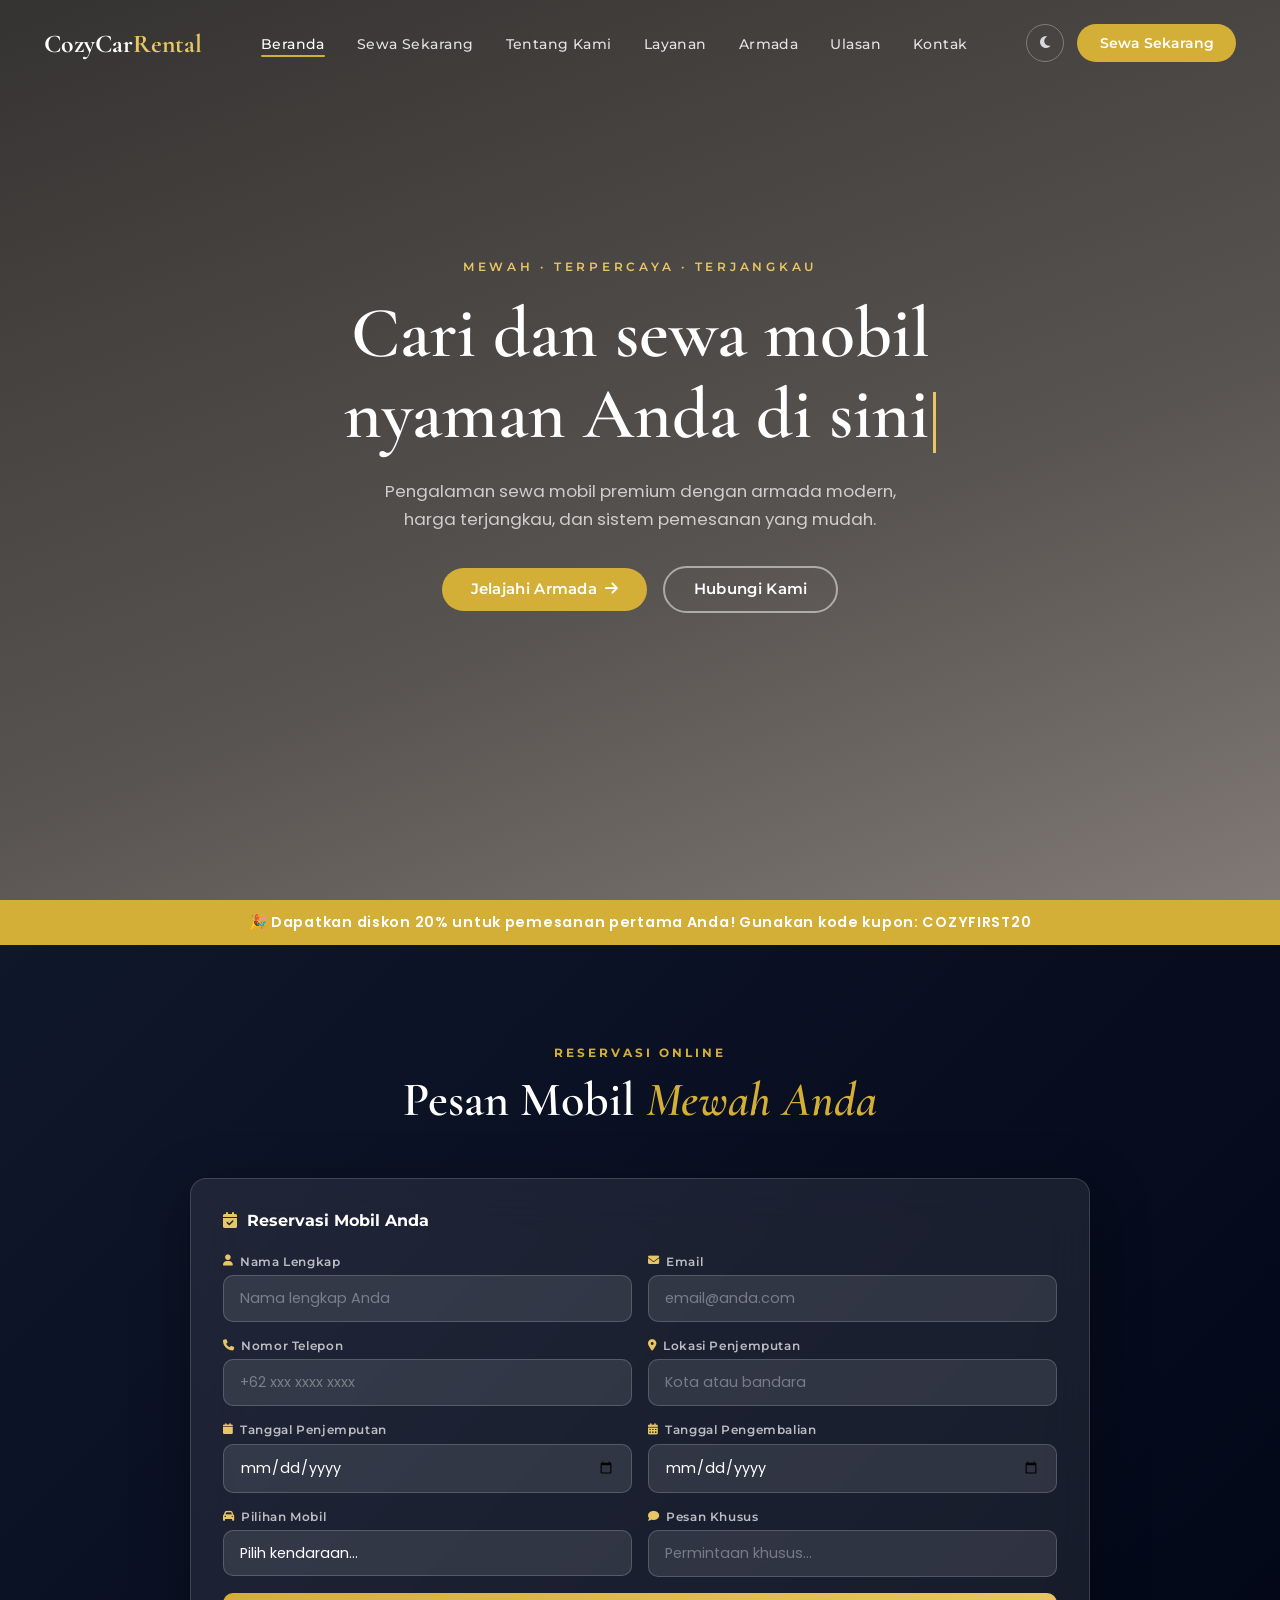
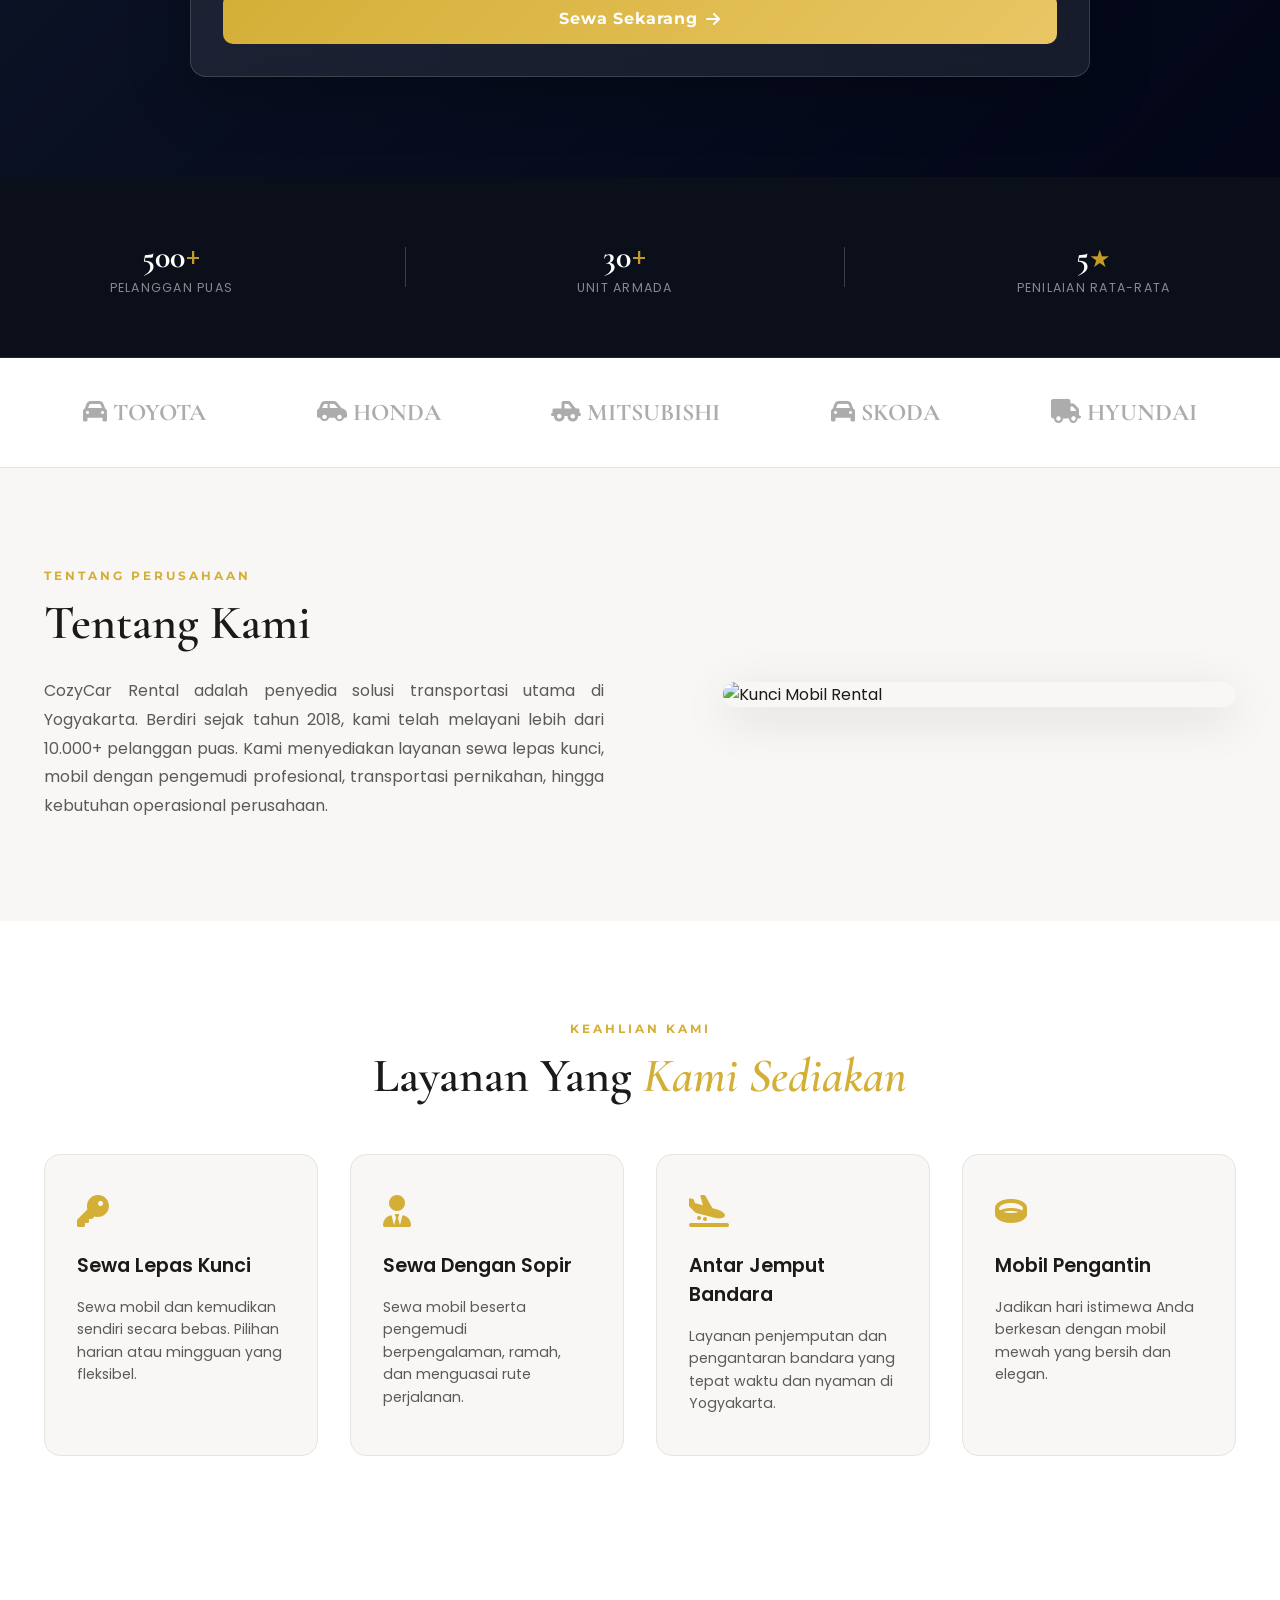
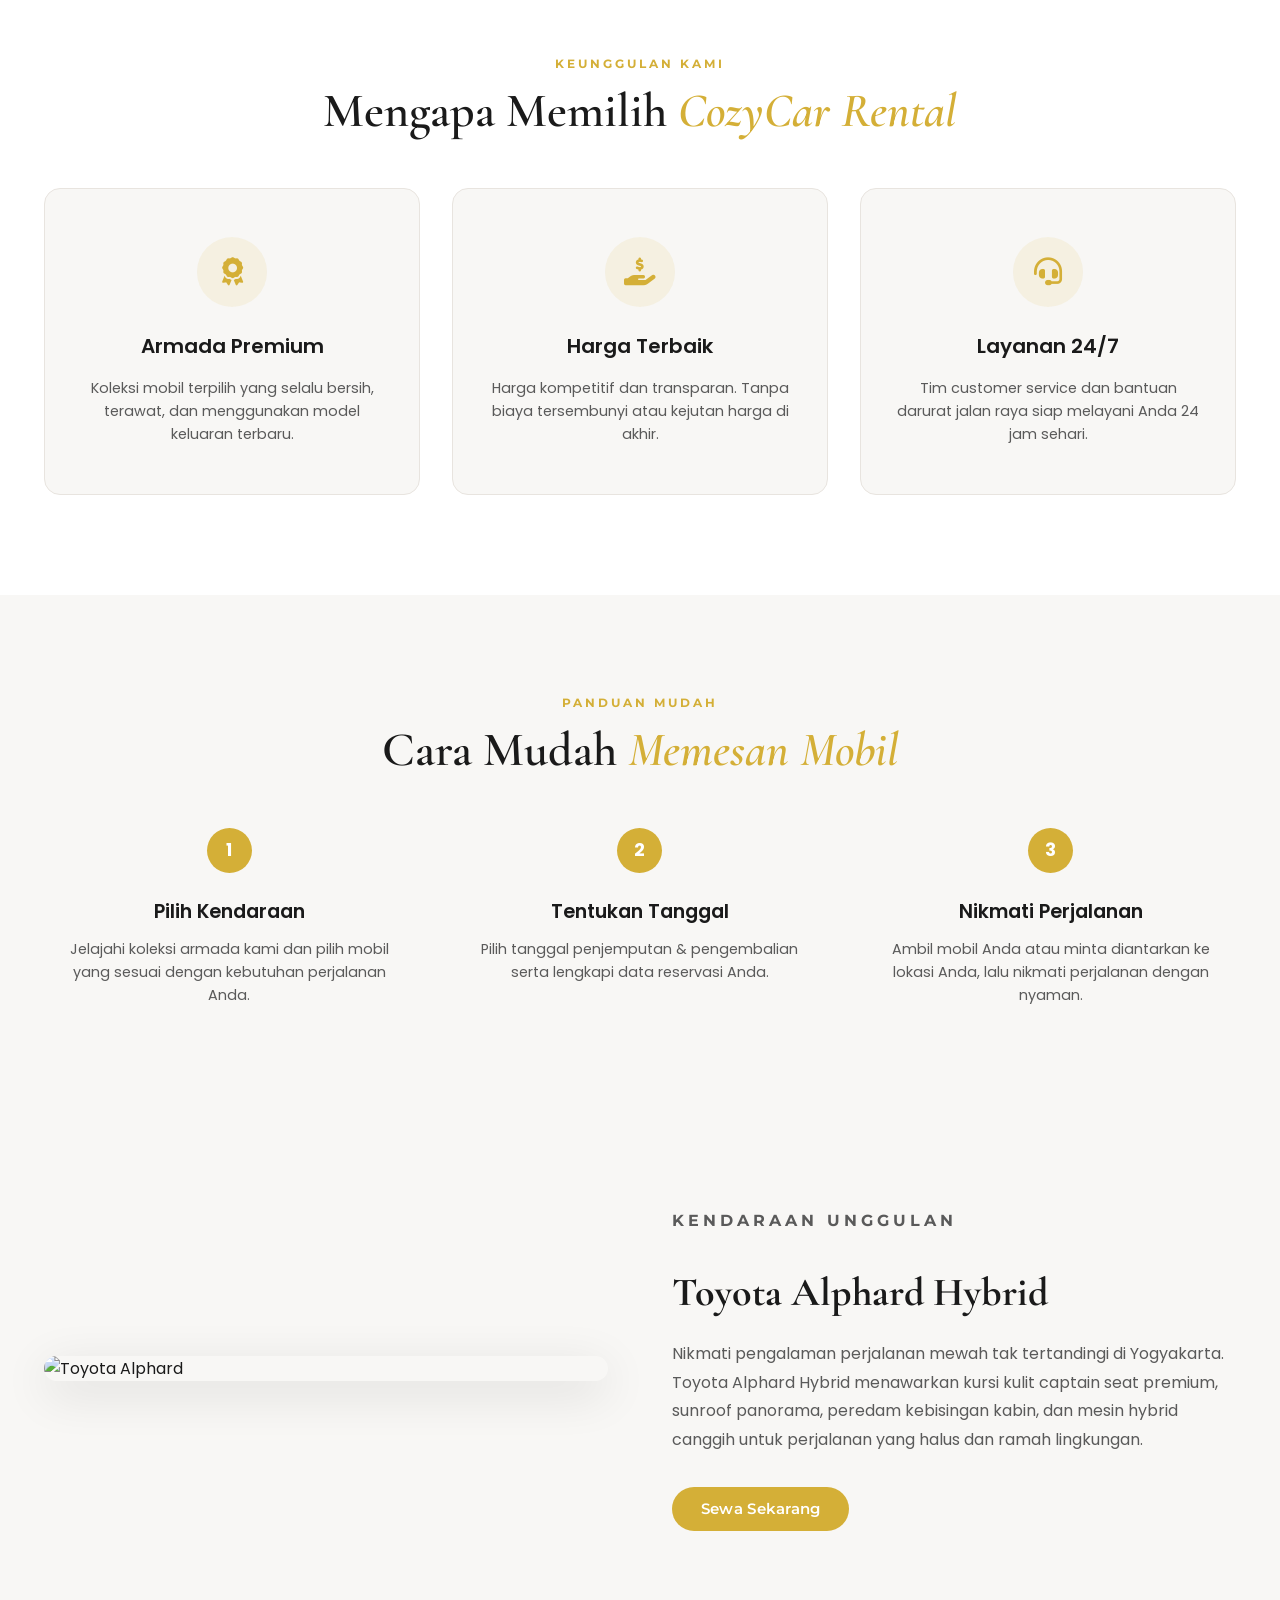
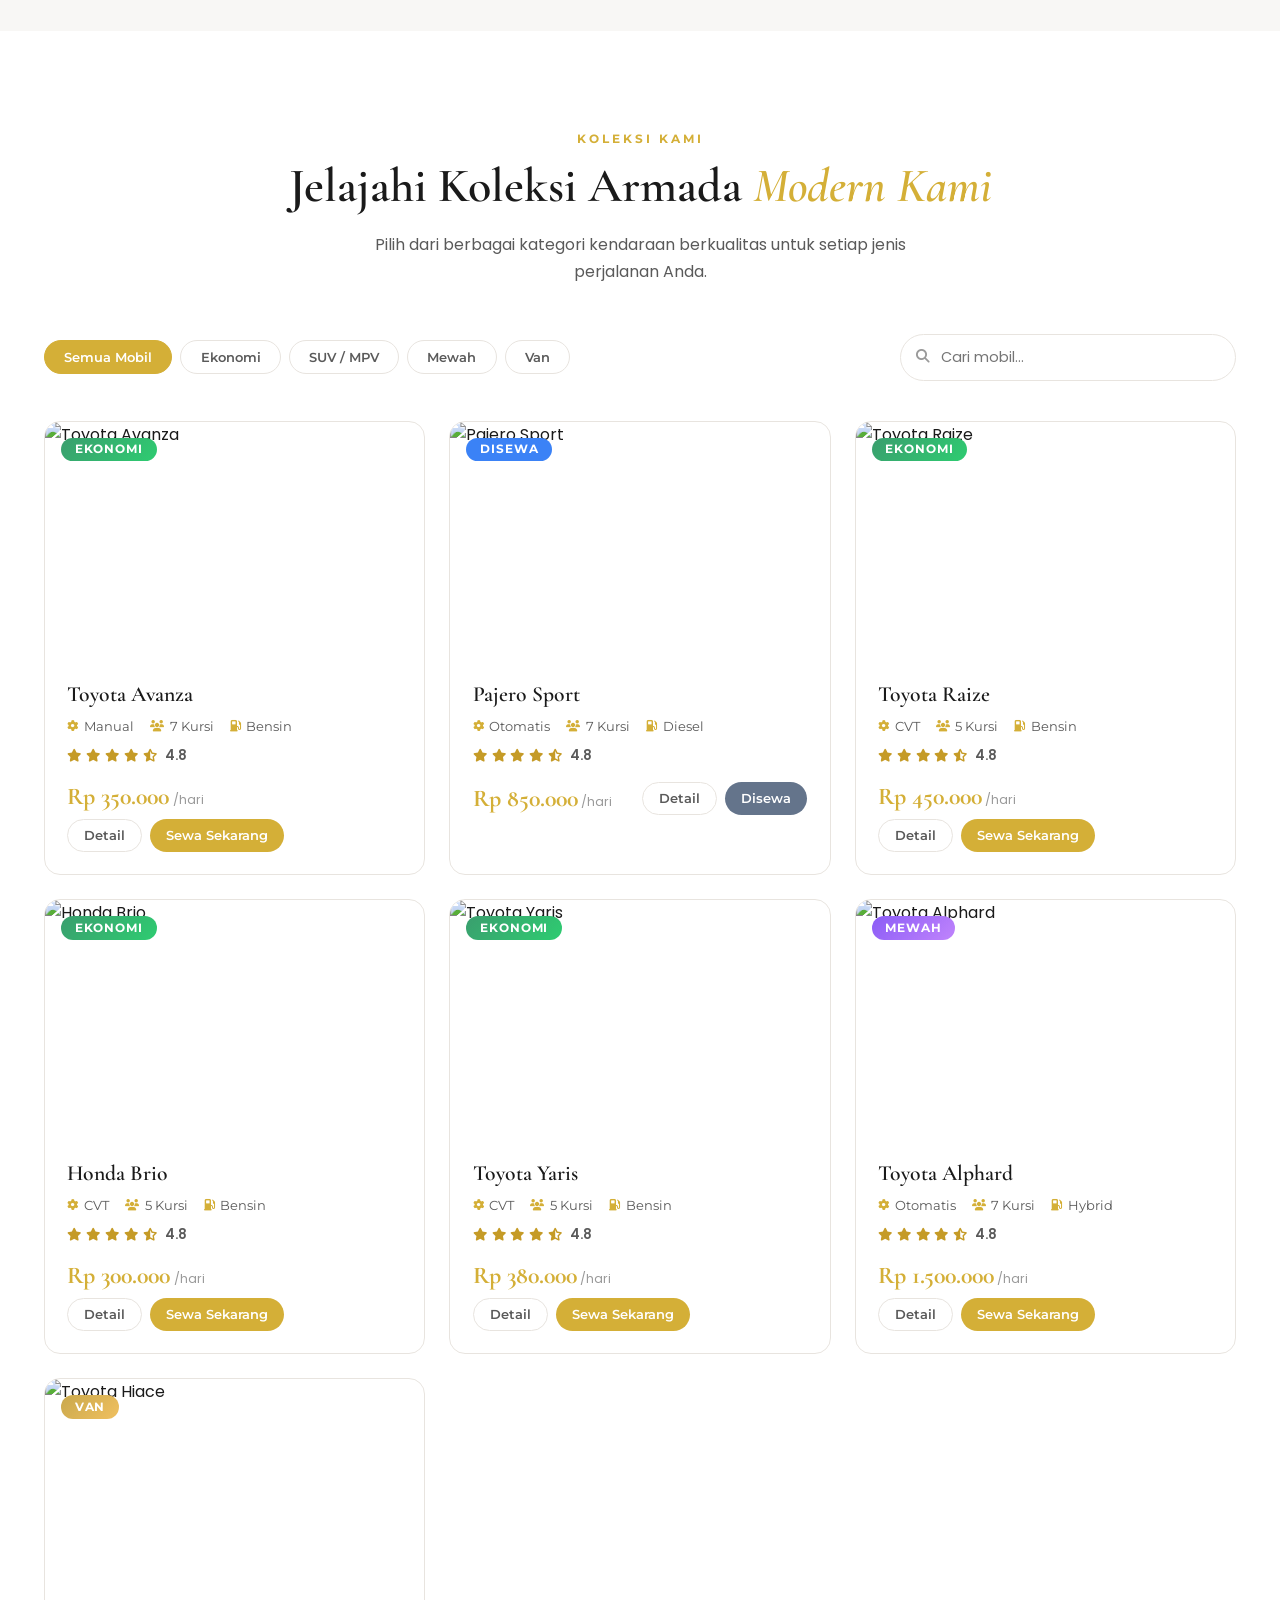
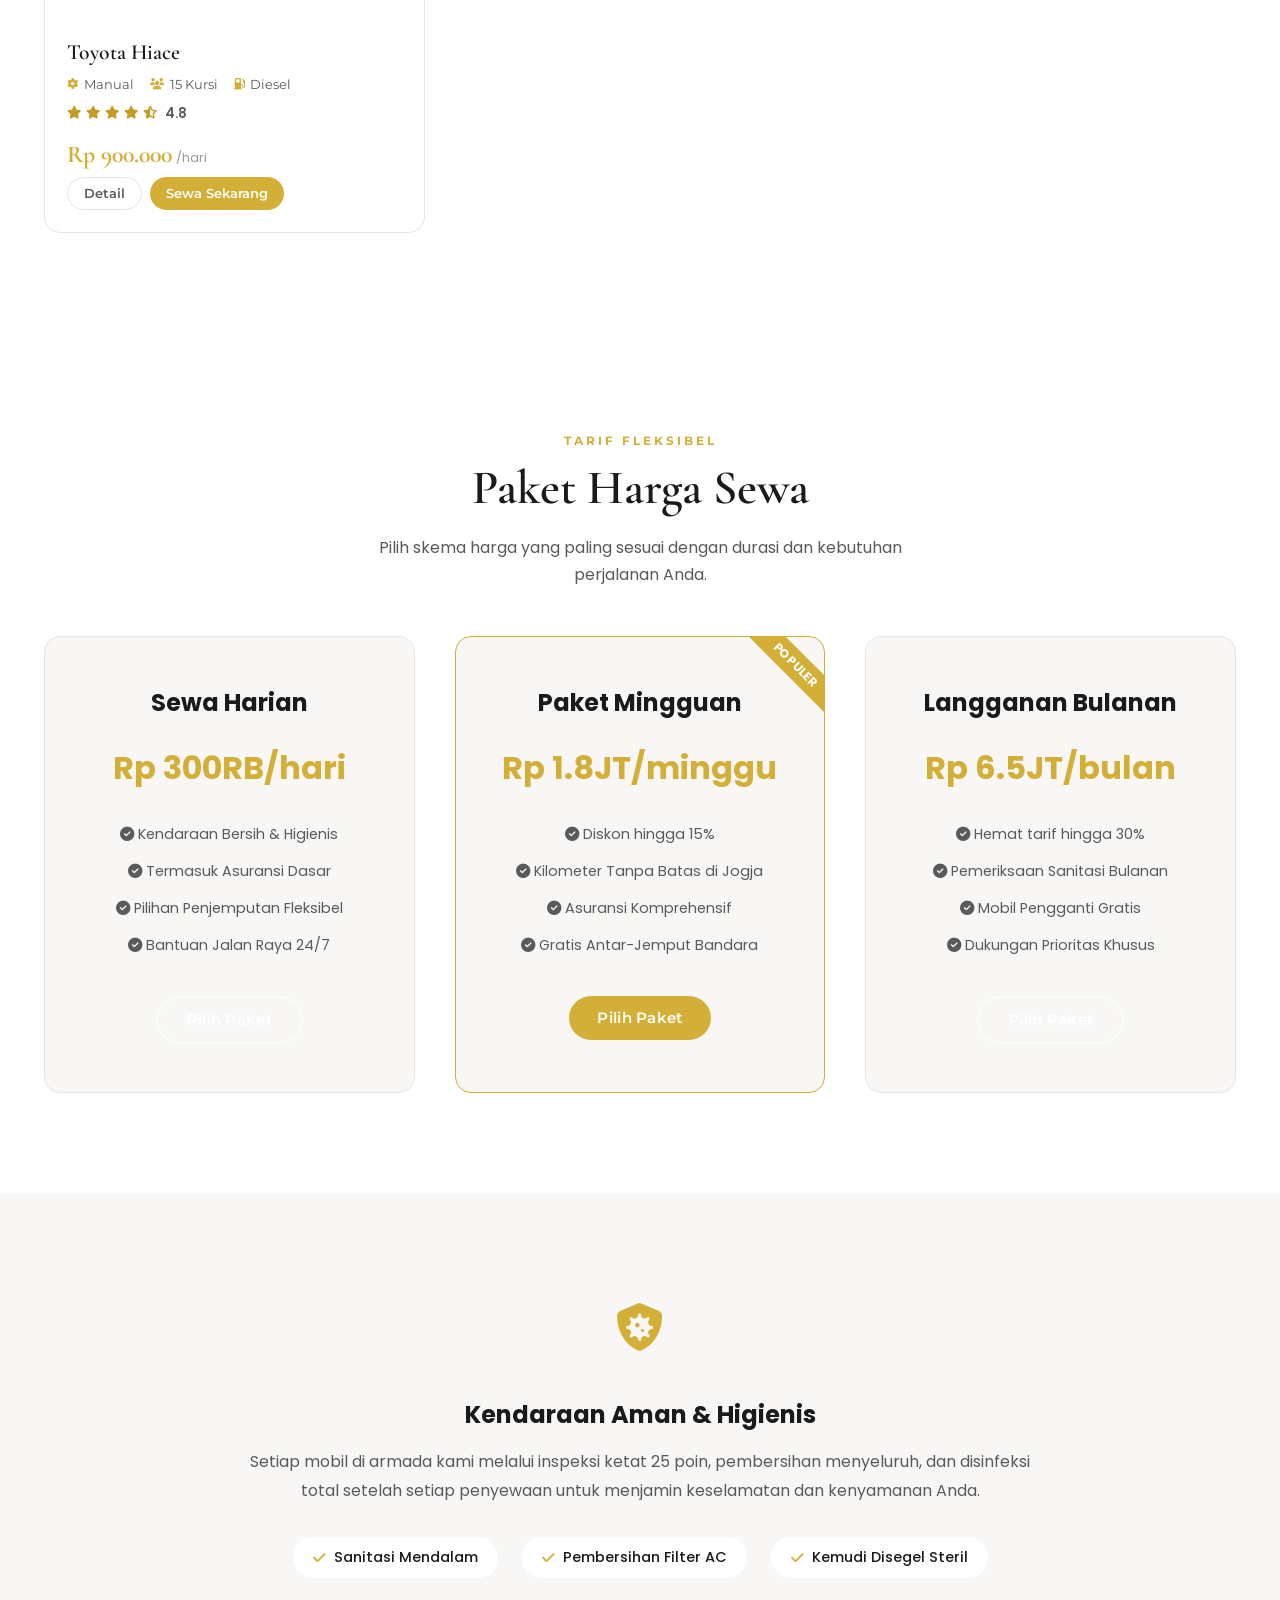
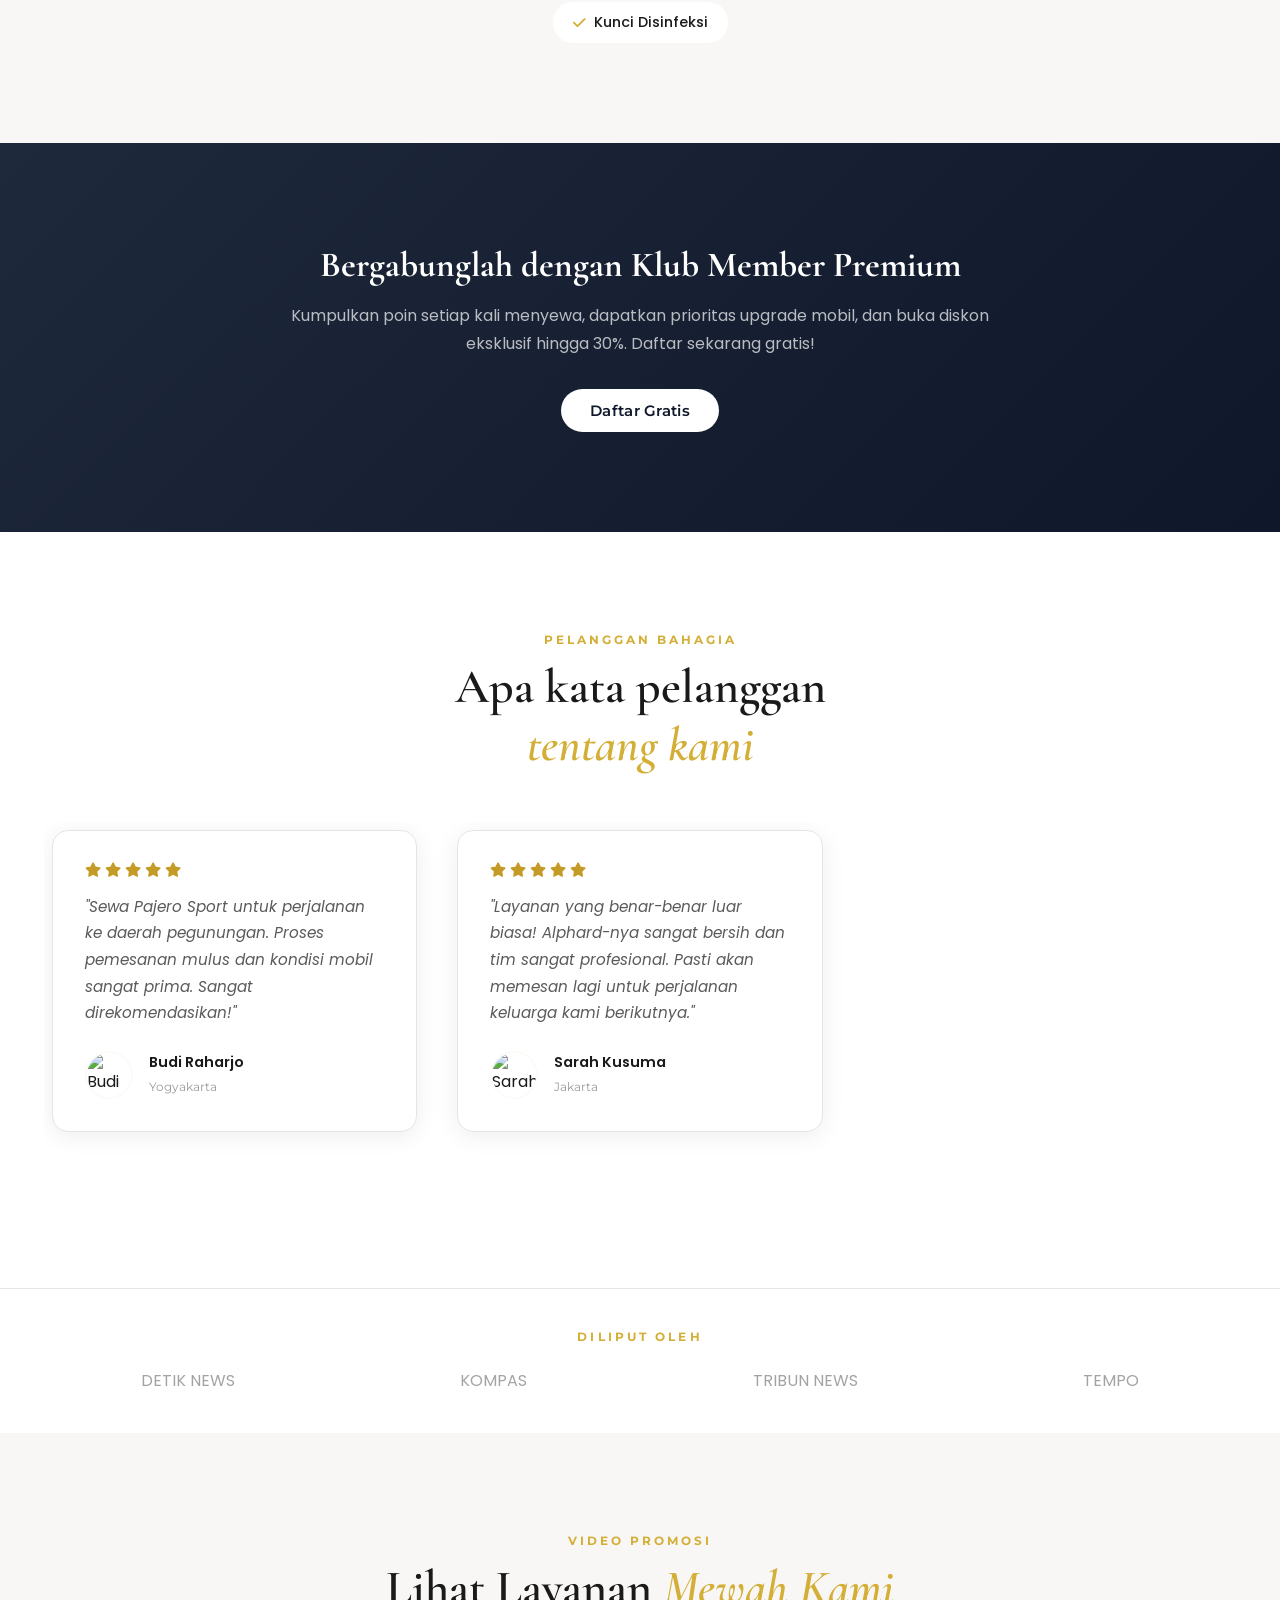
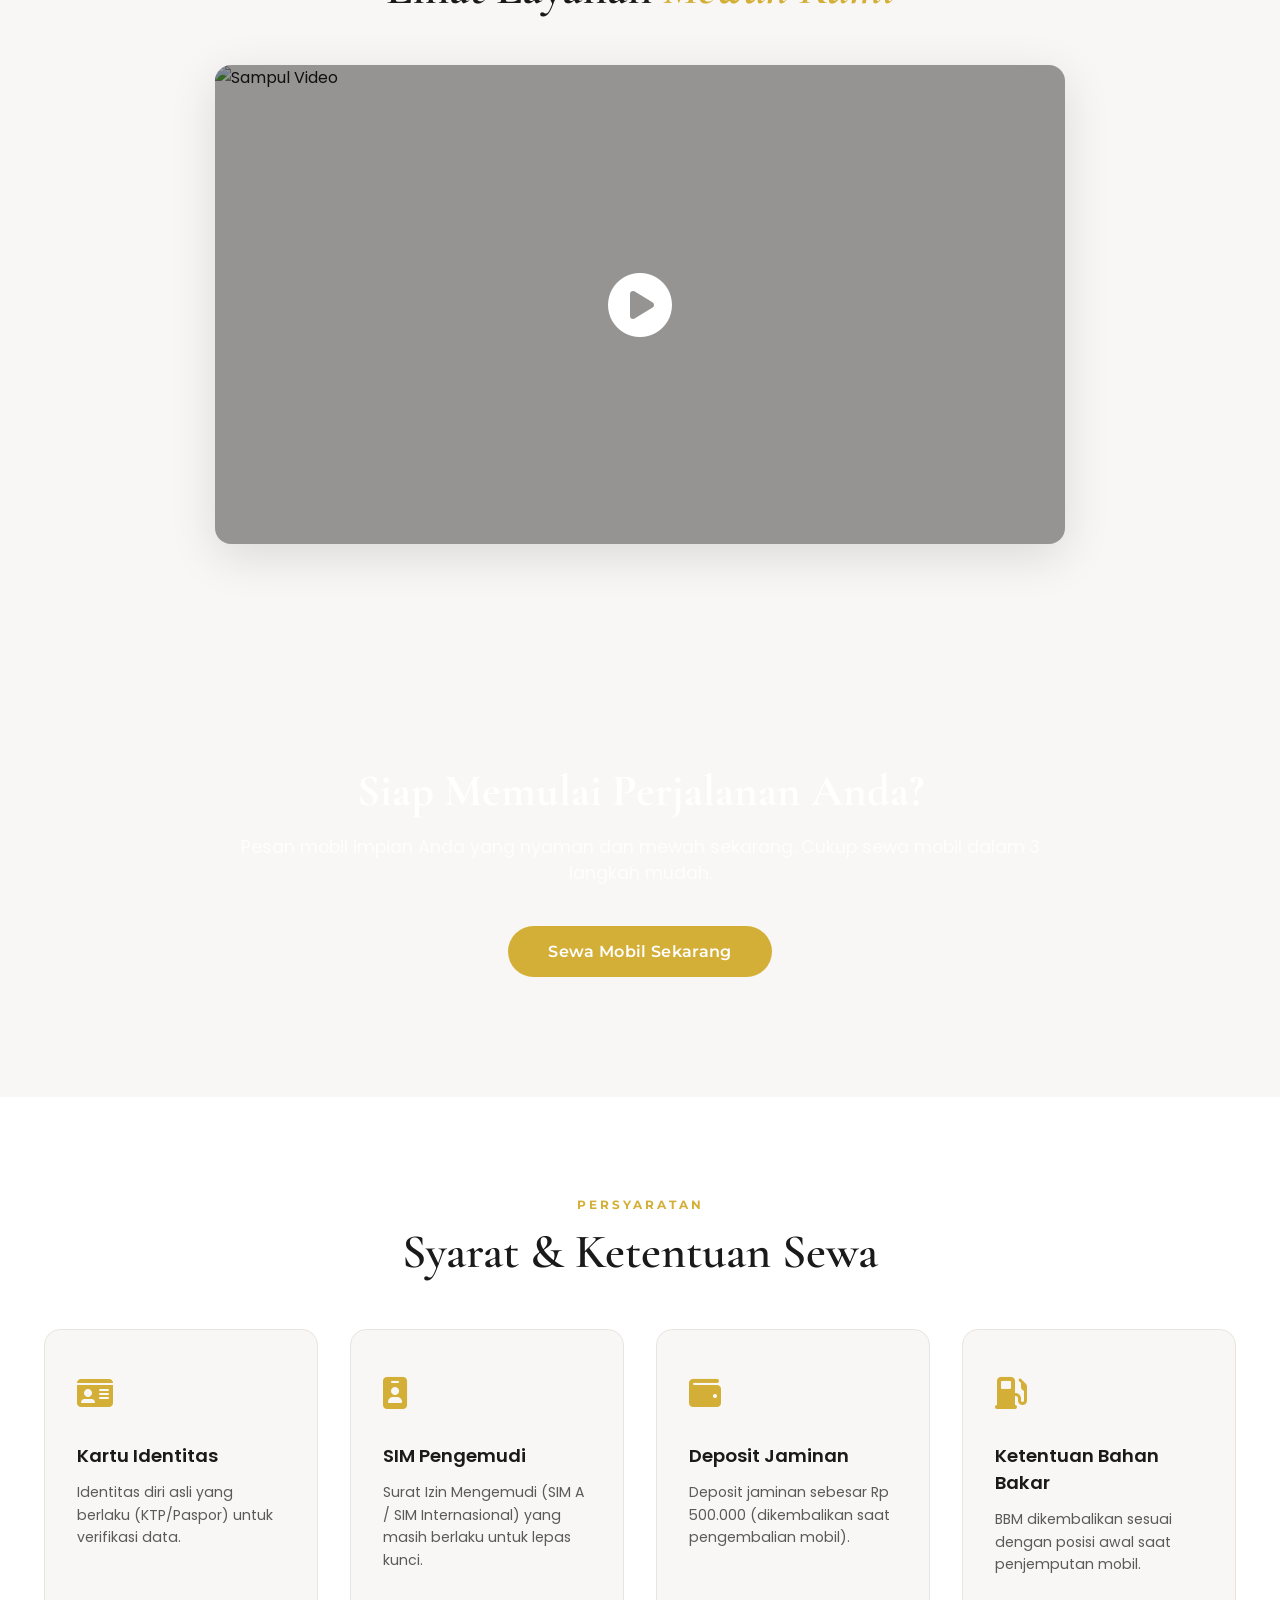
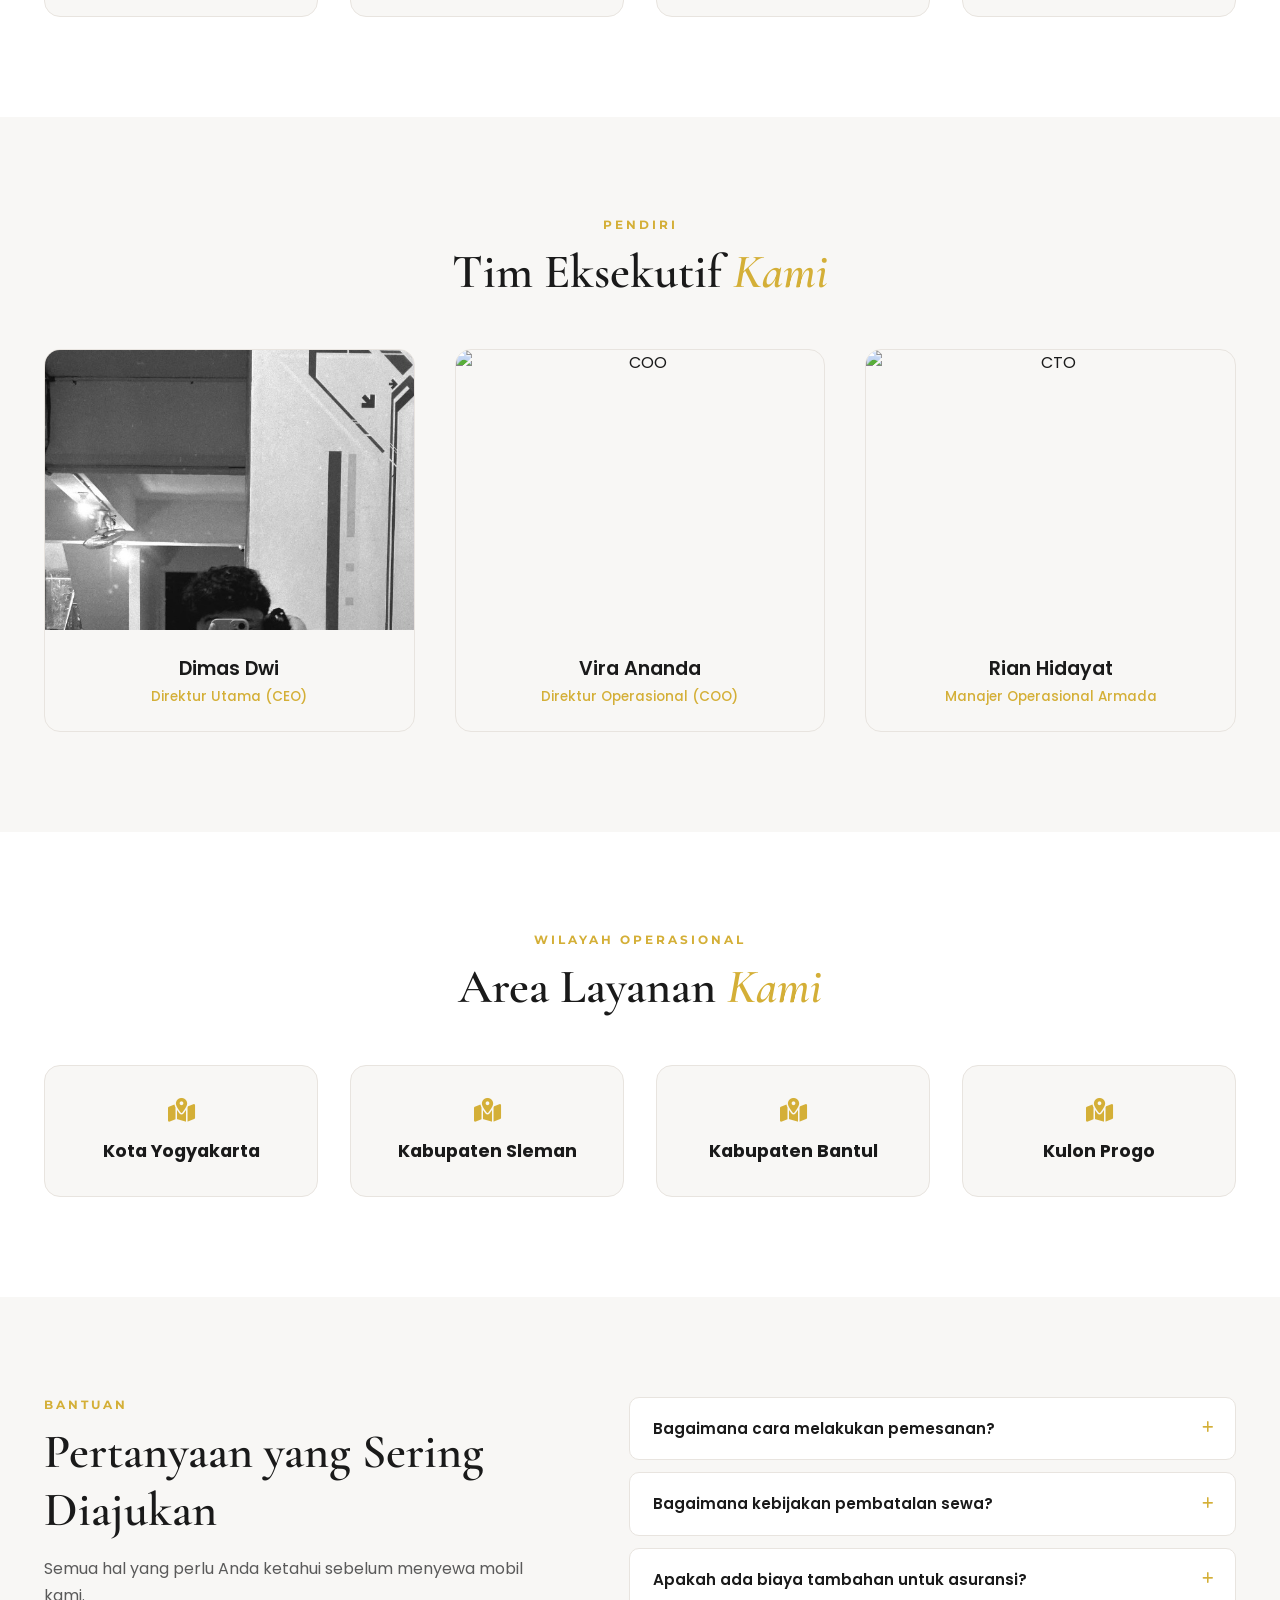
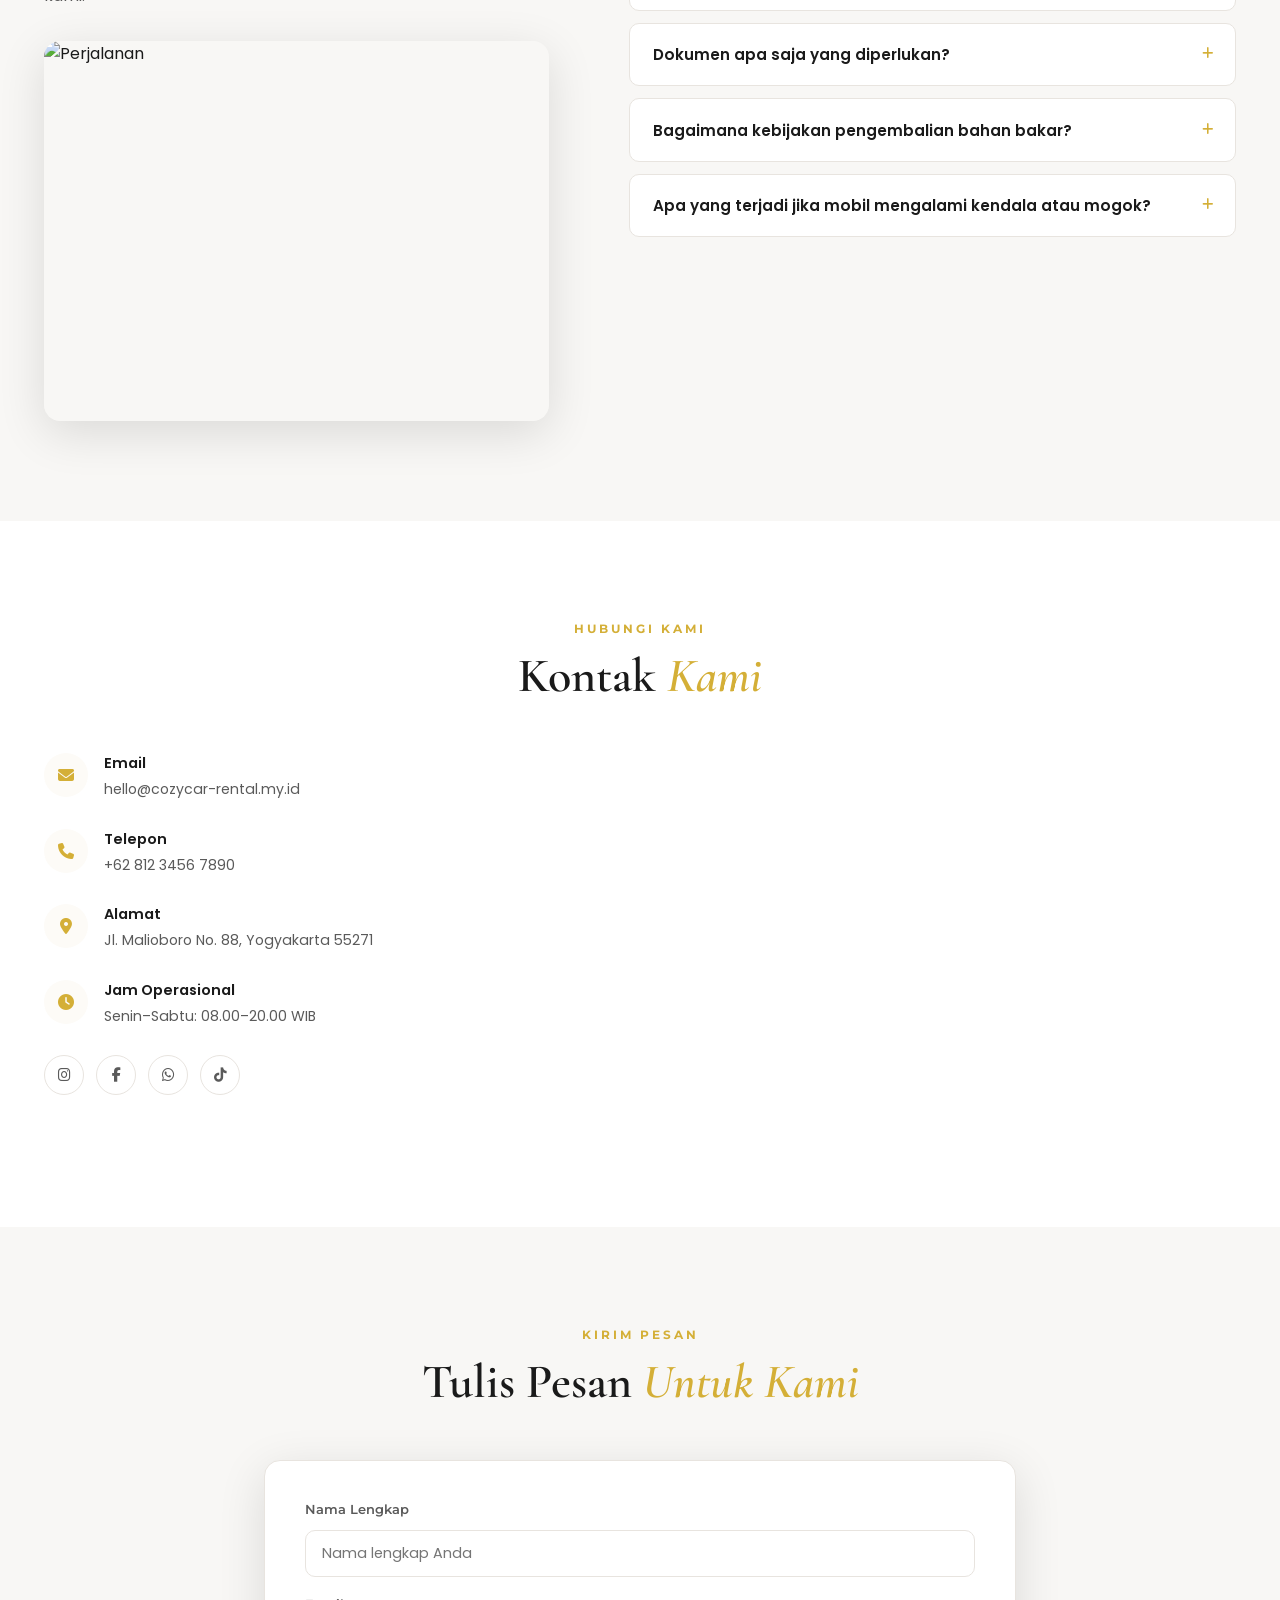
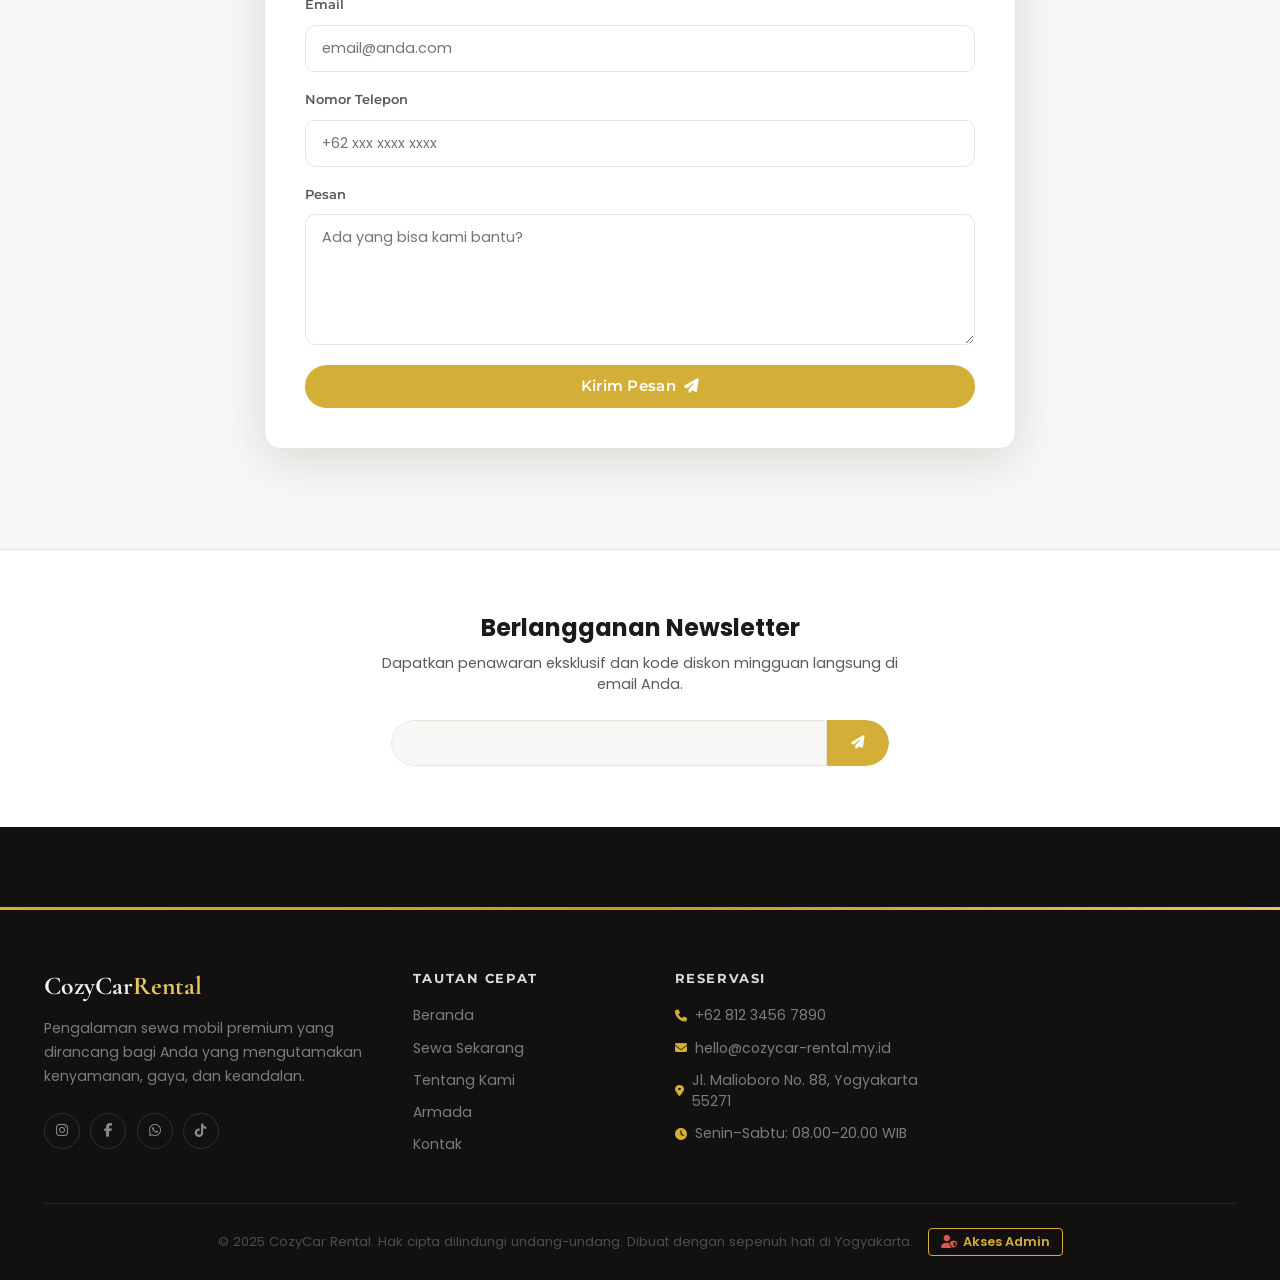
==== commit 9b49bbfa: "feat: add real photo for Dimas Dwi in executive team section" ====
--- a/index.html
+++ b/index.html
@@ -916,8 +916,9 @@
           <div class="team-card" data-aos="fade-up" data-aos-delay="0">
             <div class="team-img-wrap">
               <img
-                src="https://randomuser.me/api/portraits/men/85.jpg"
-                alt="CEO"
+                src="assets/images/dimas.jpg"
+                alt="Dimas Dwi - CEO"
+                style="object-fit: cover; object-position: center top"
               />
             </div>
             <div class="team-info">
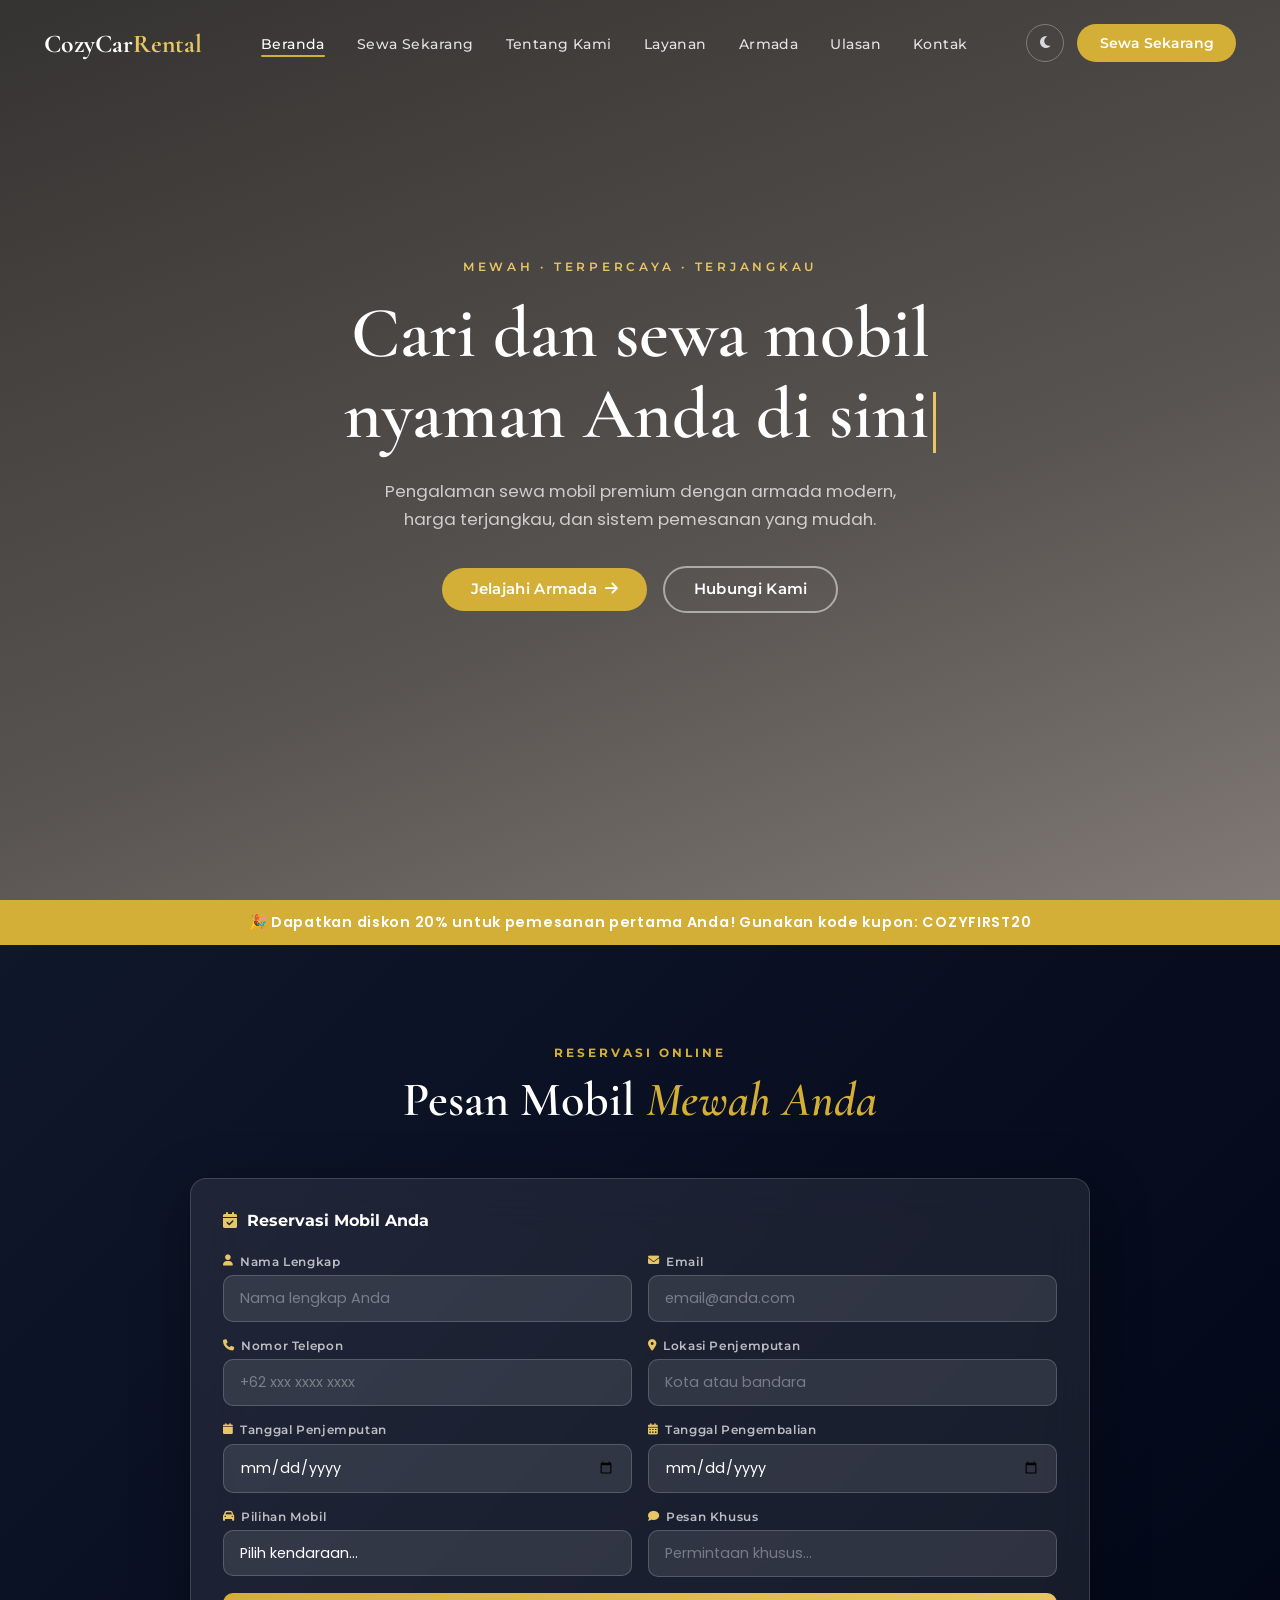
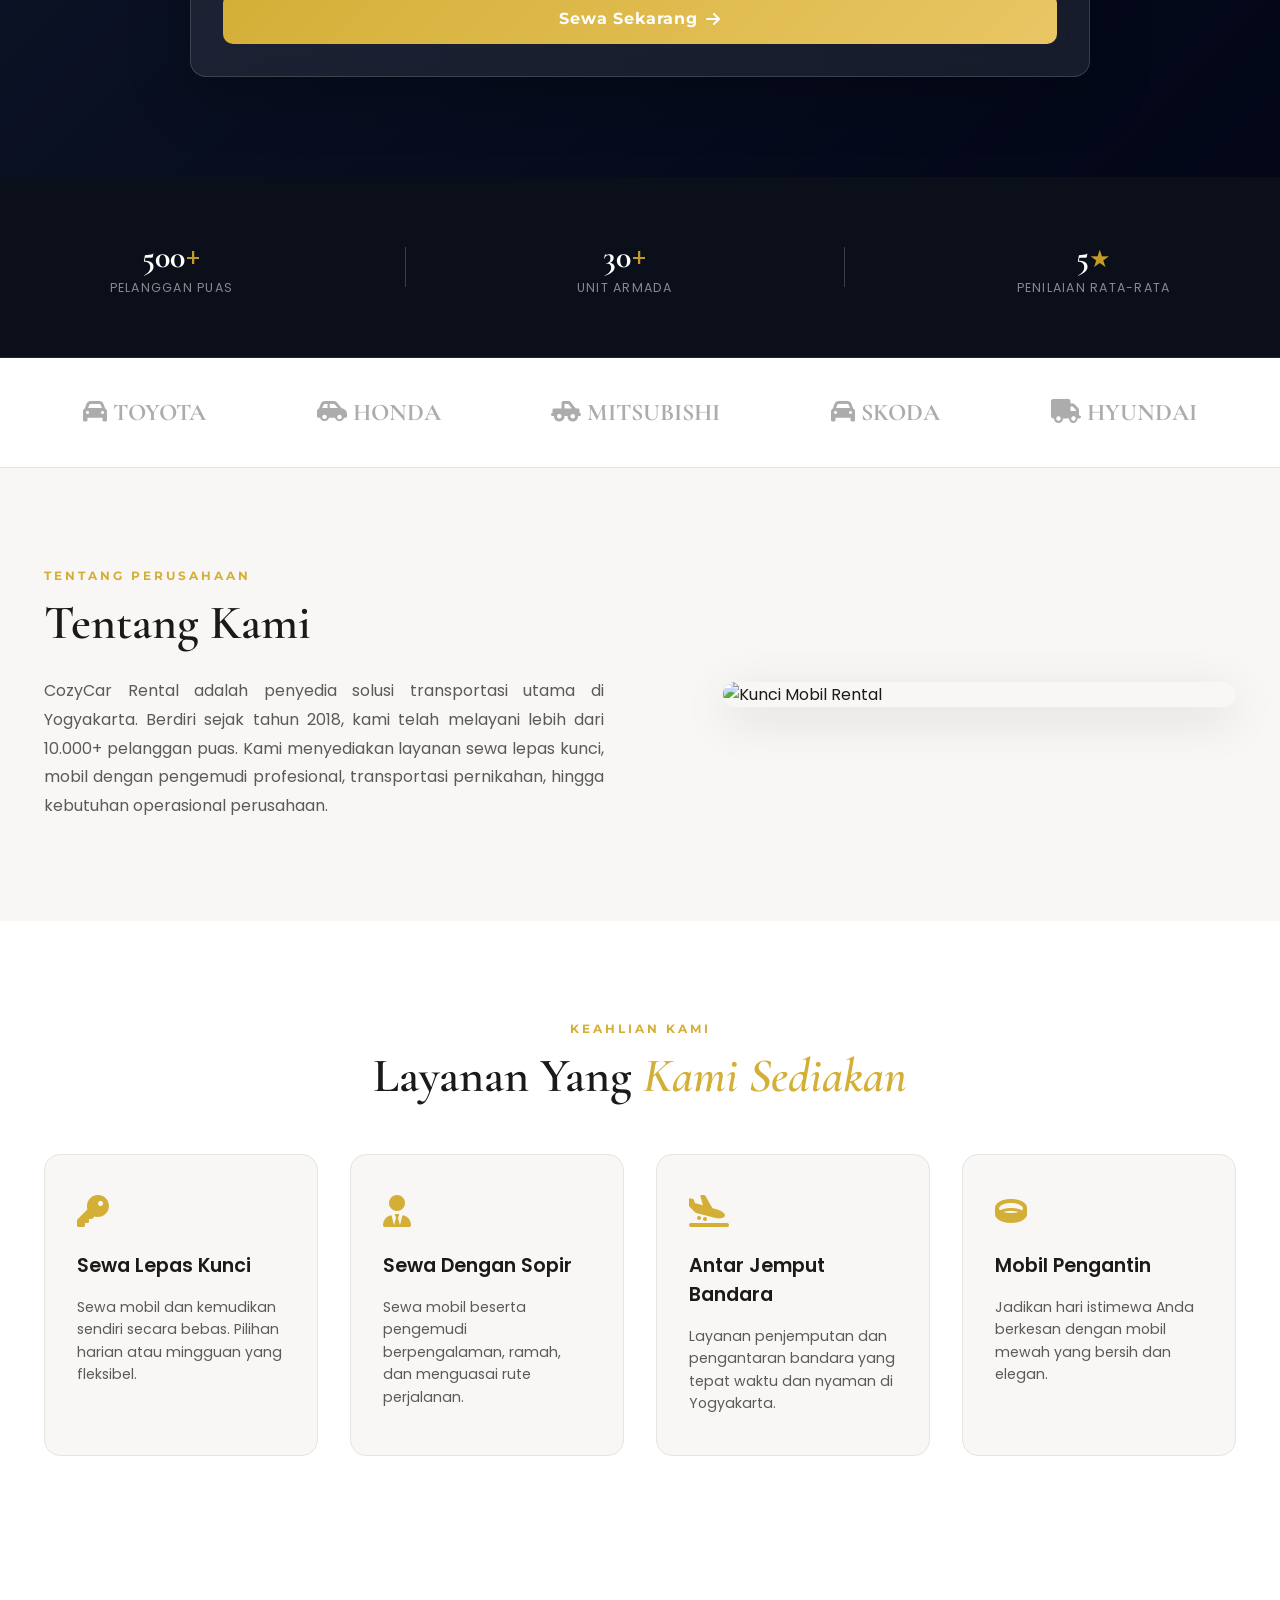
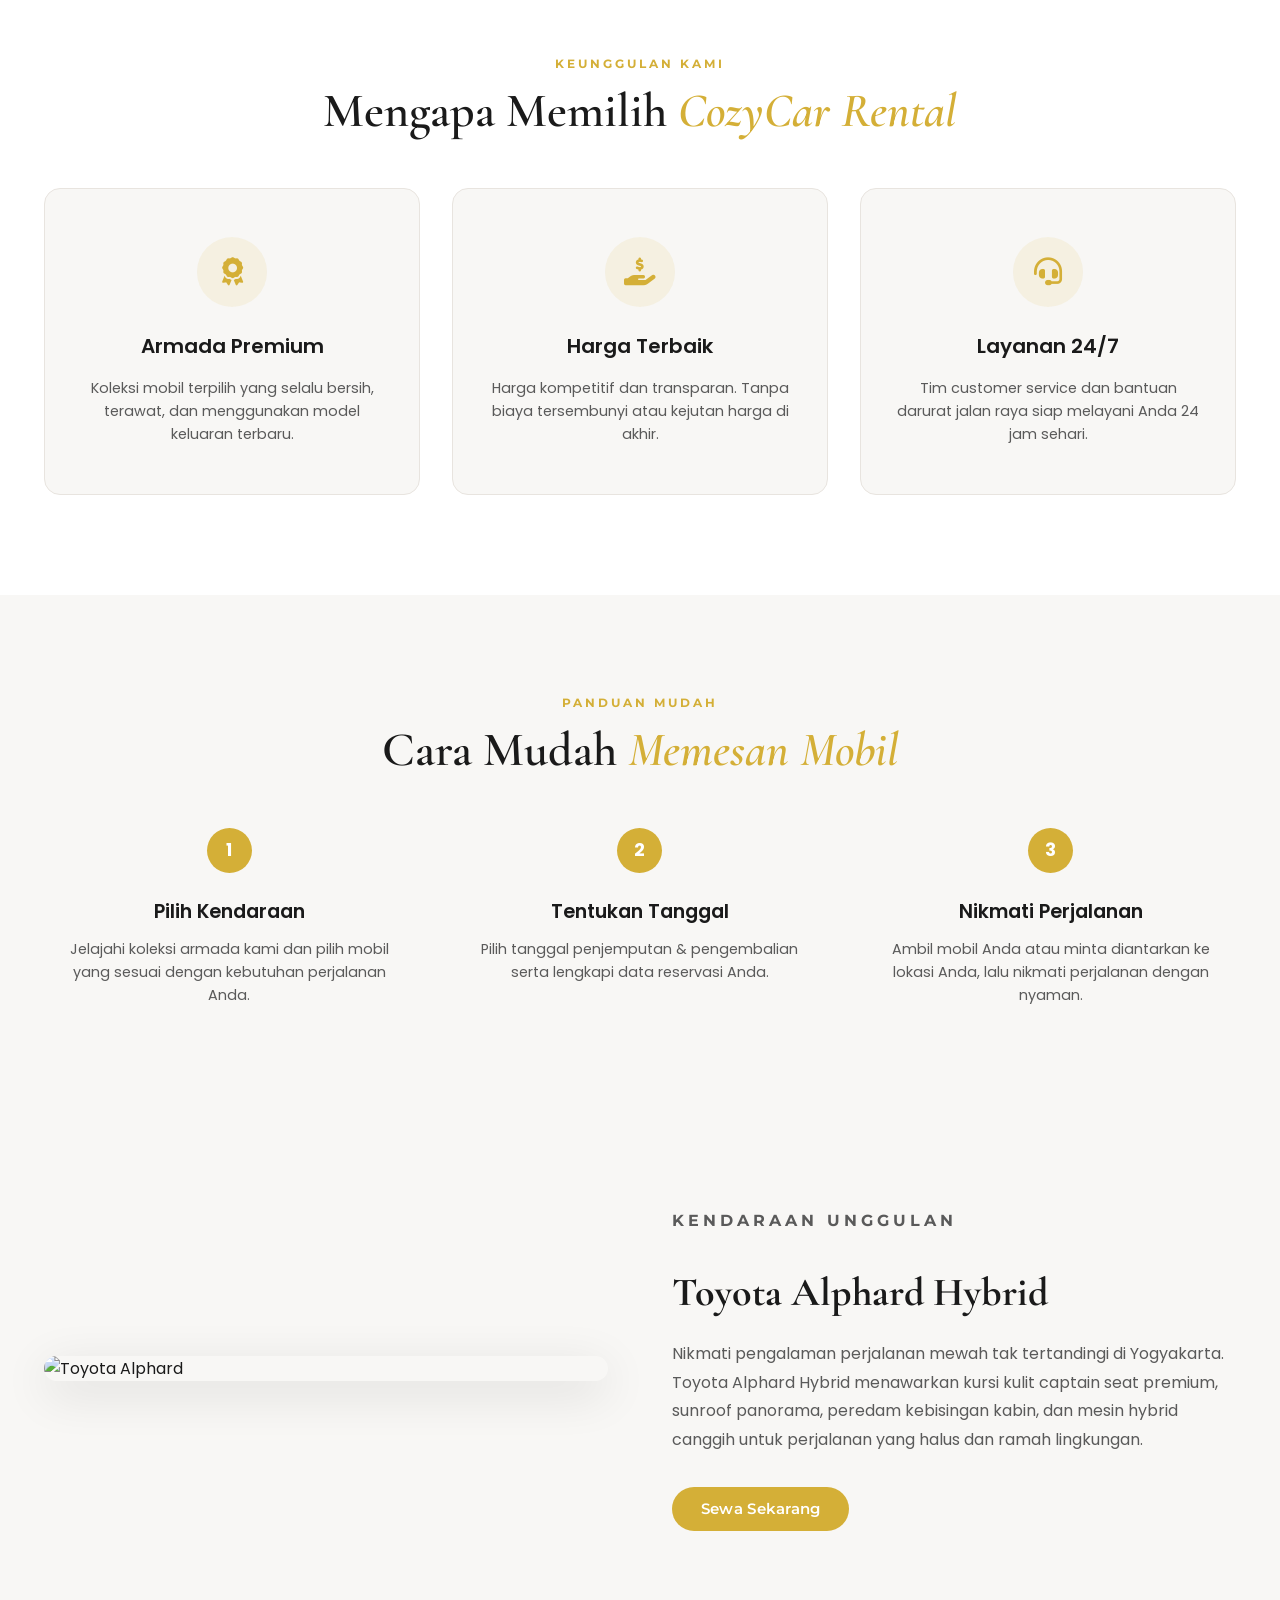
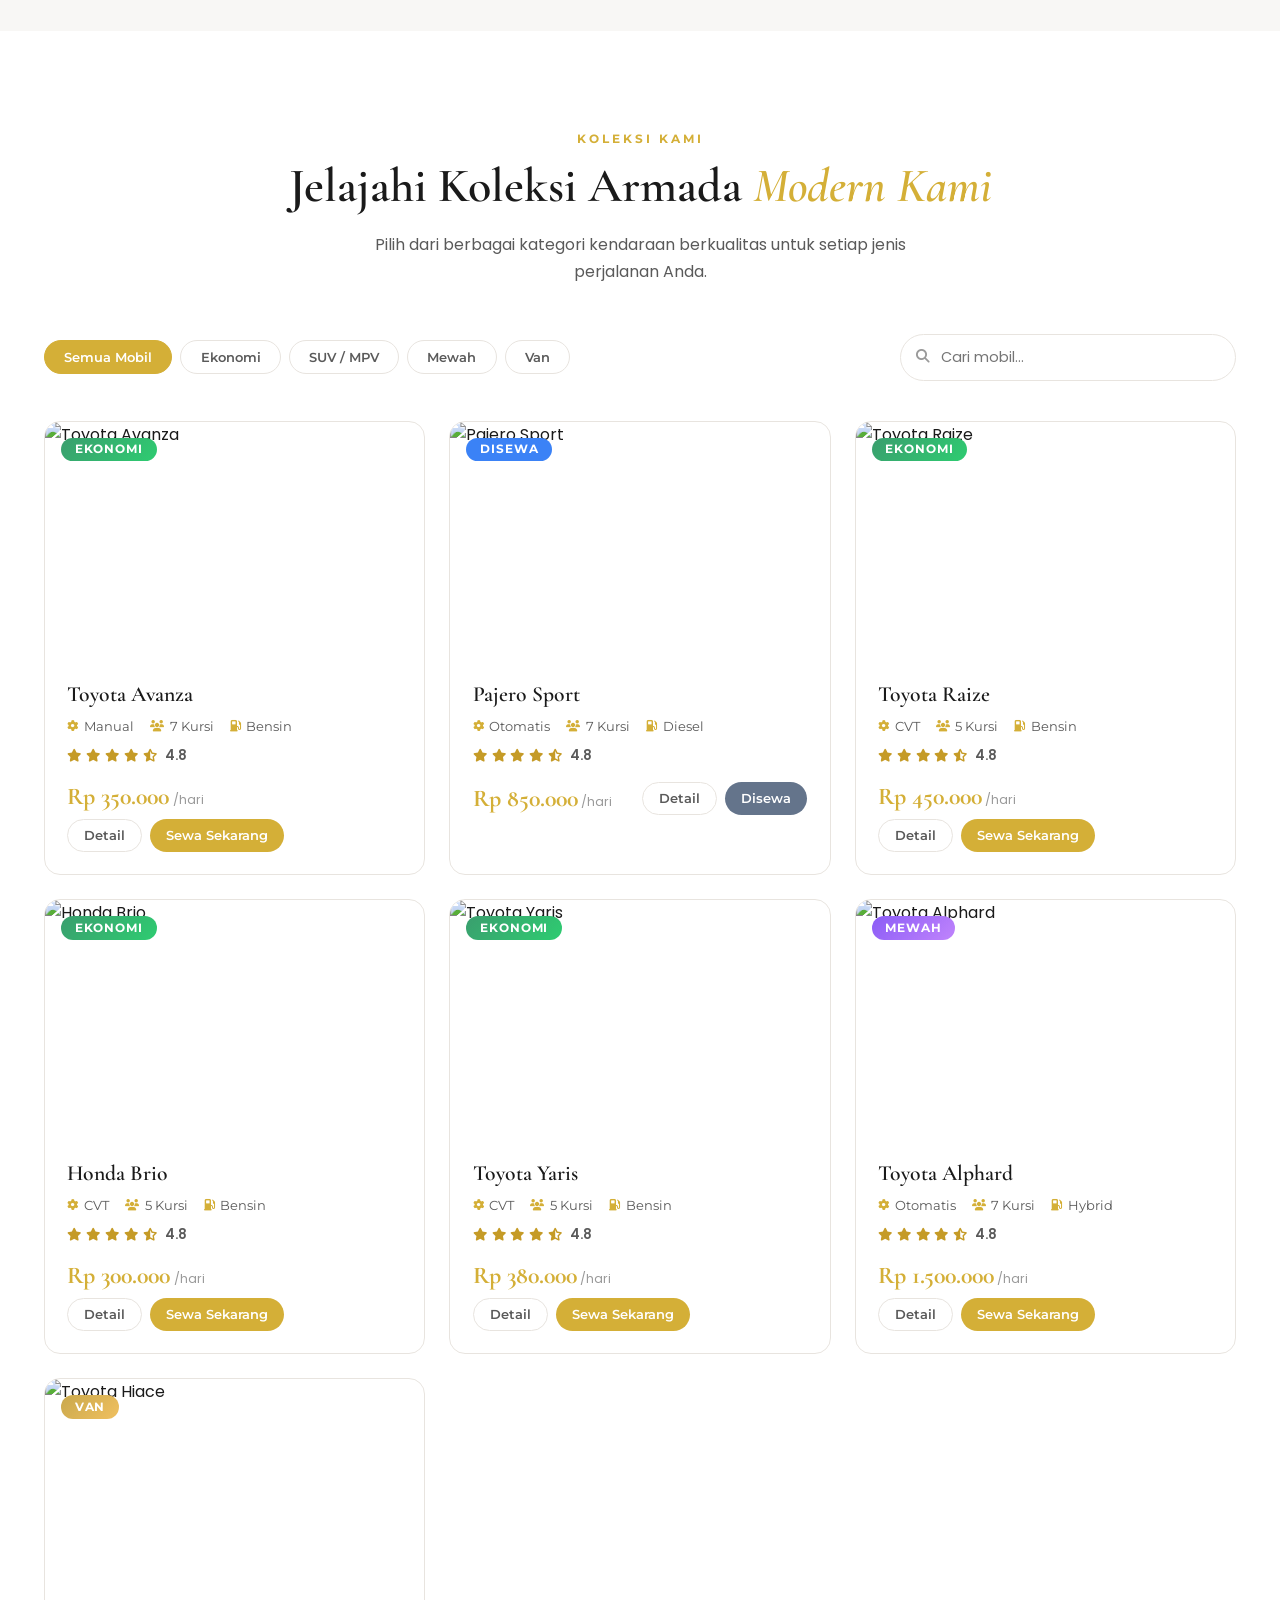
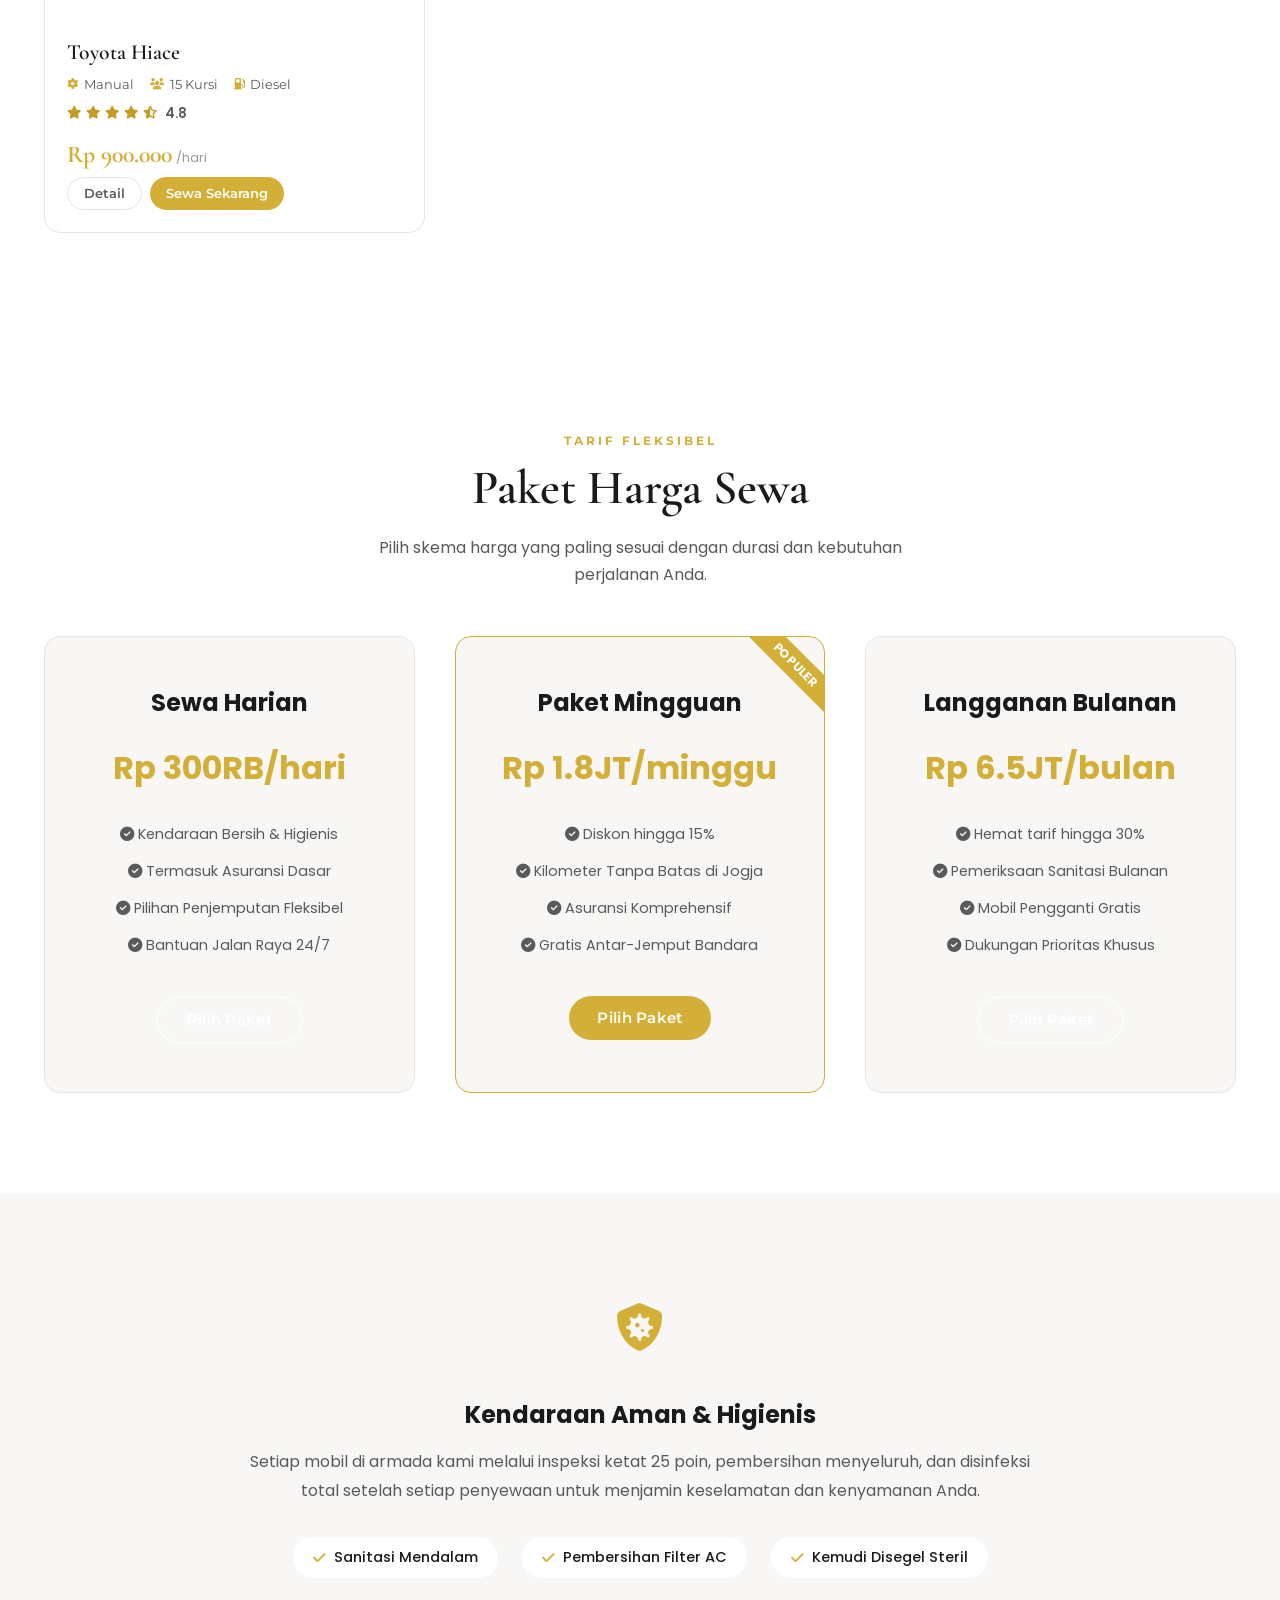
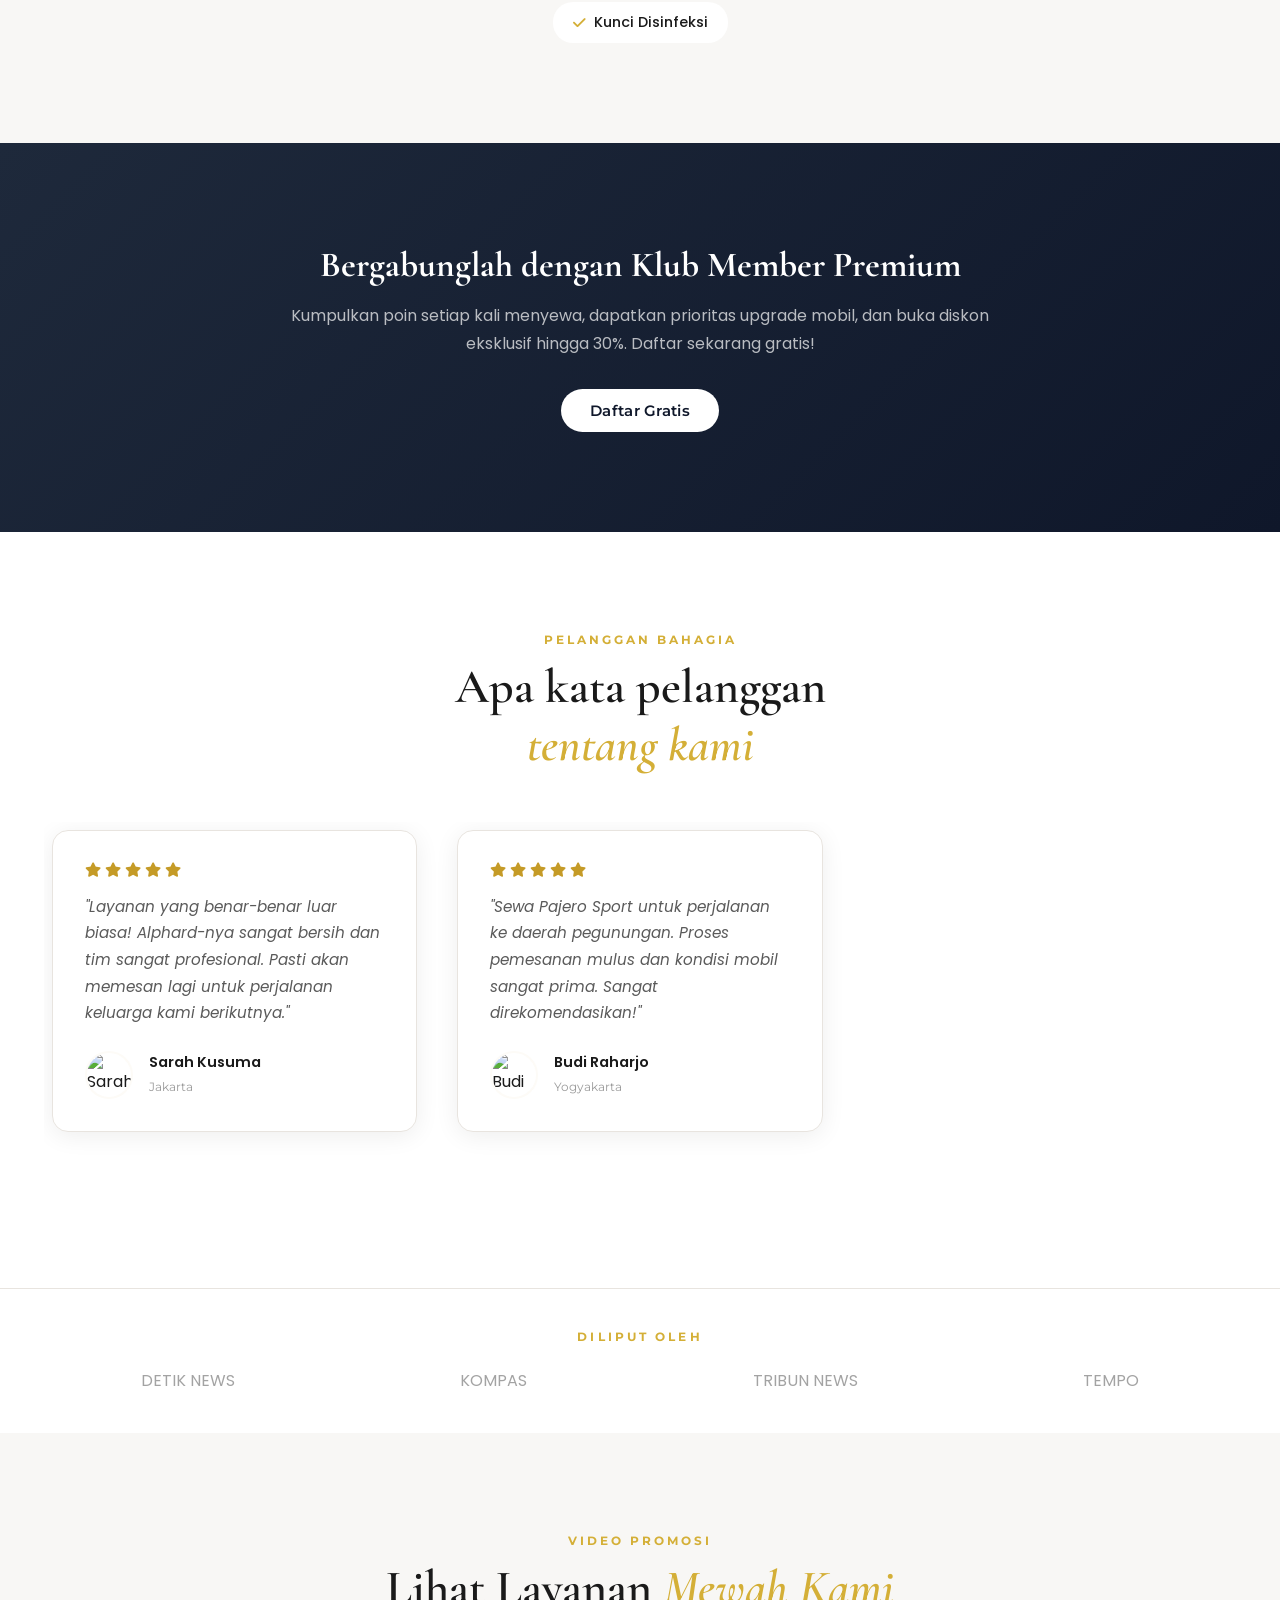
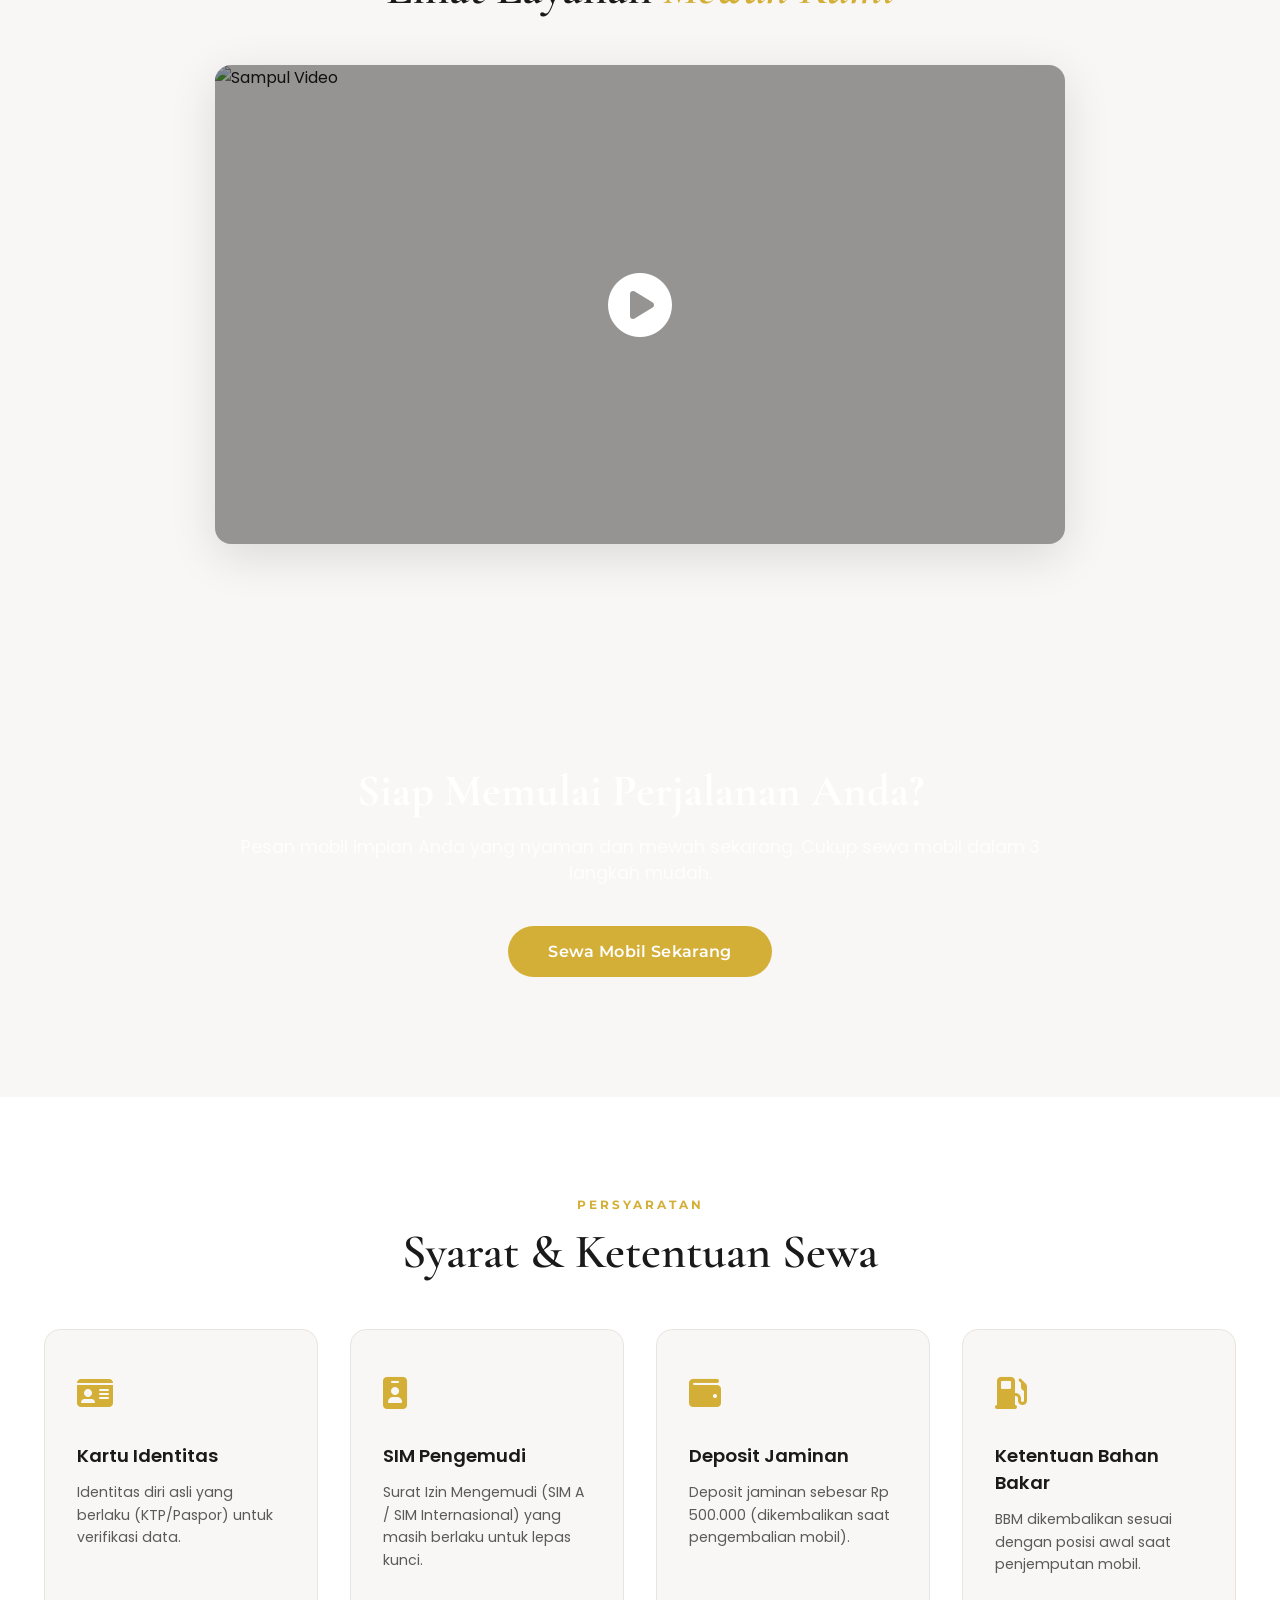
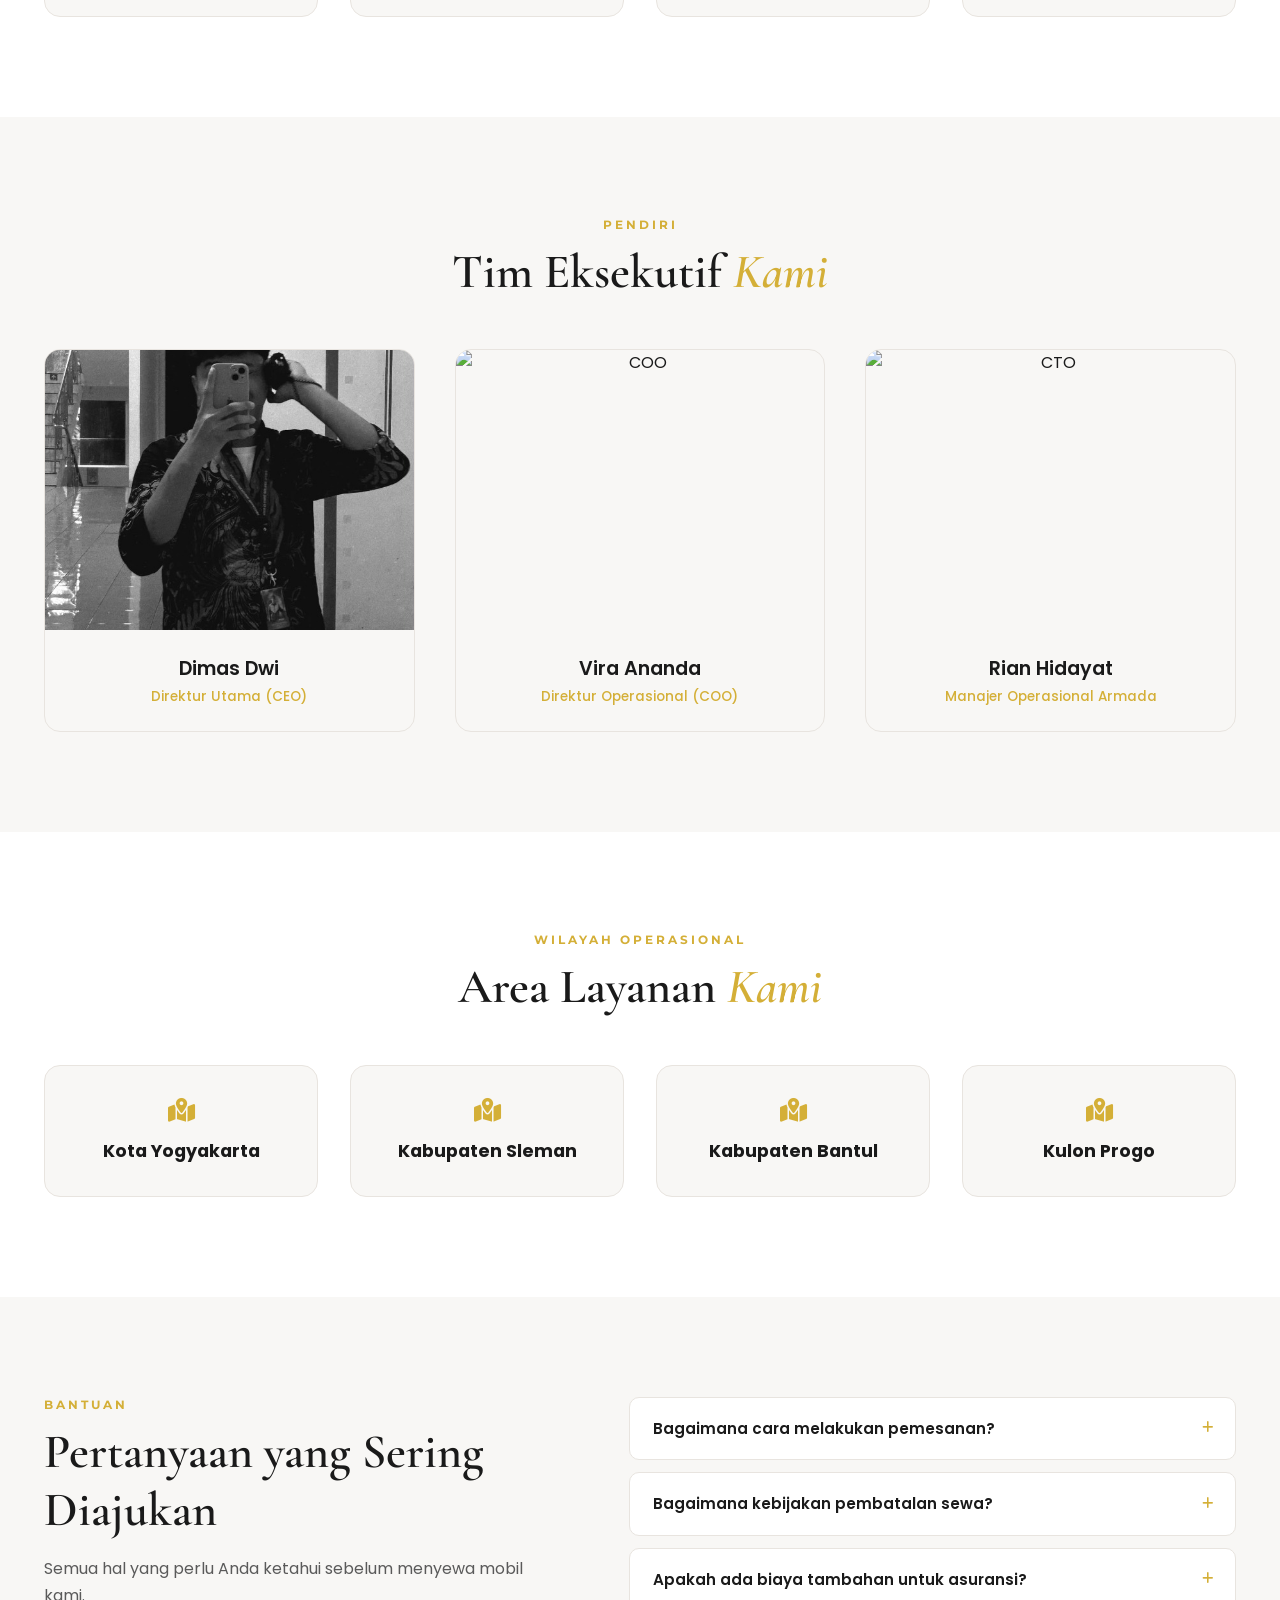
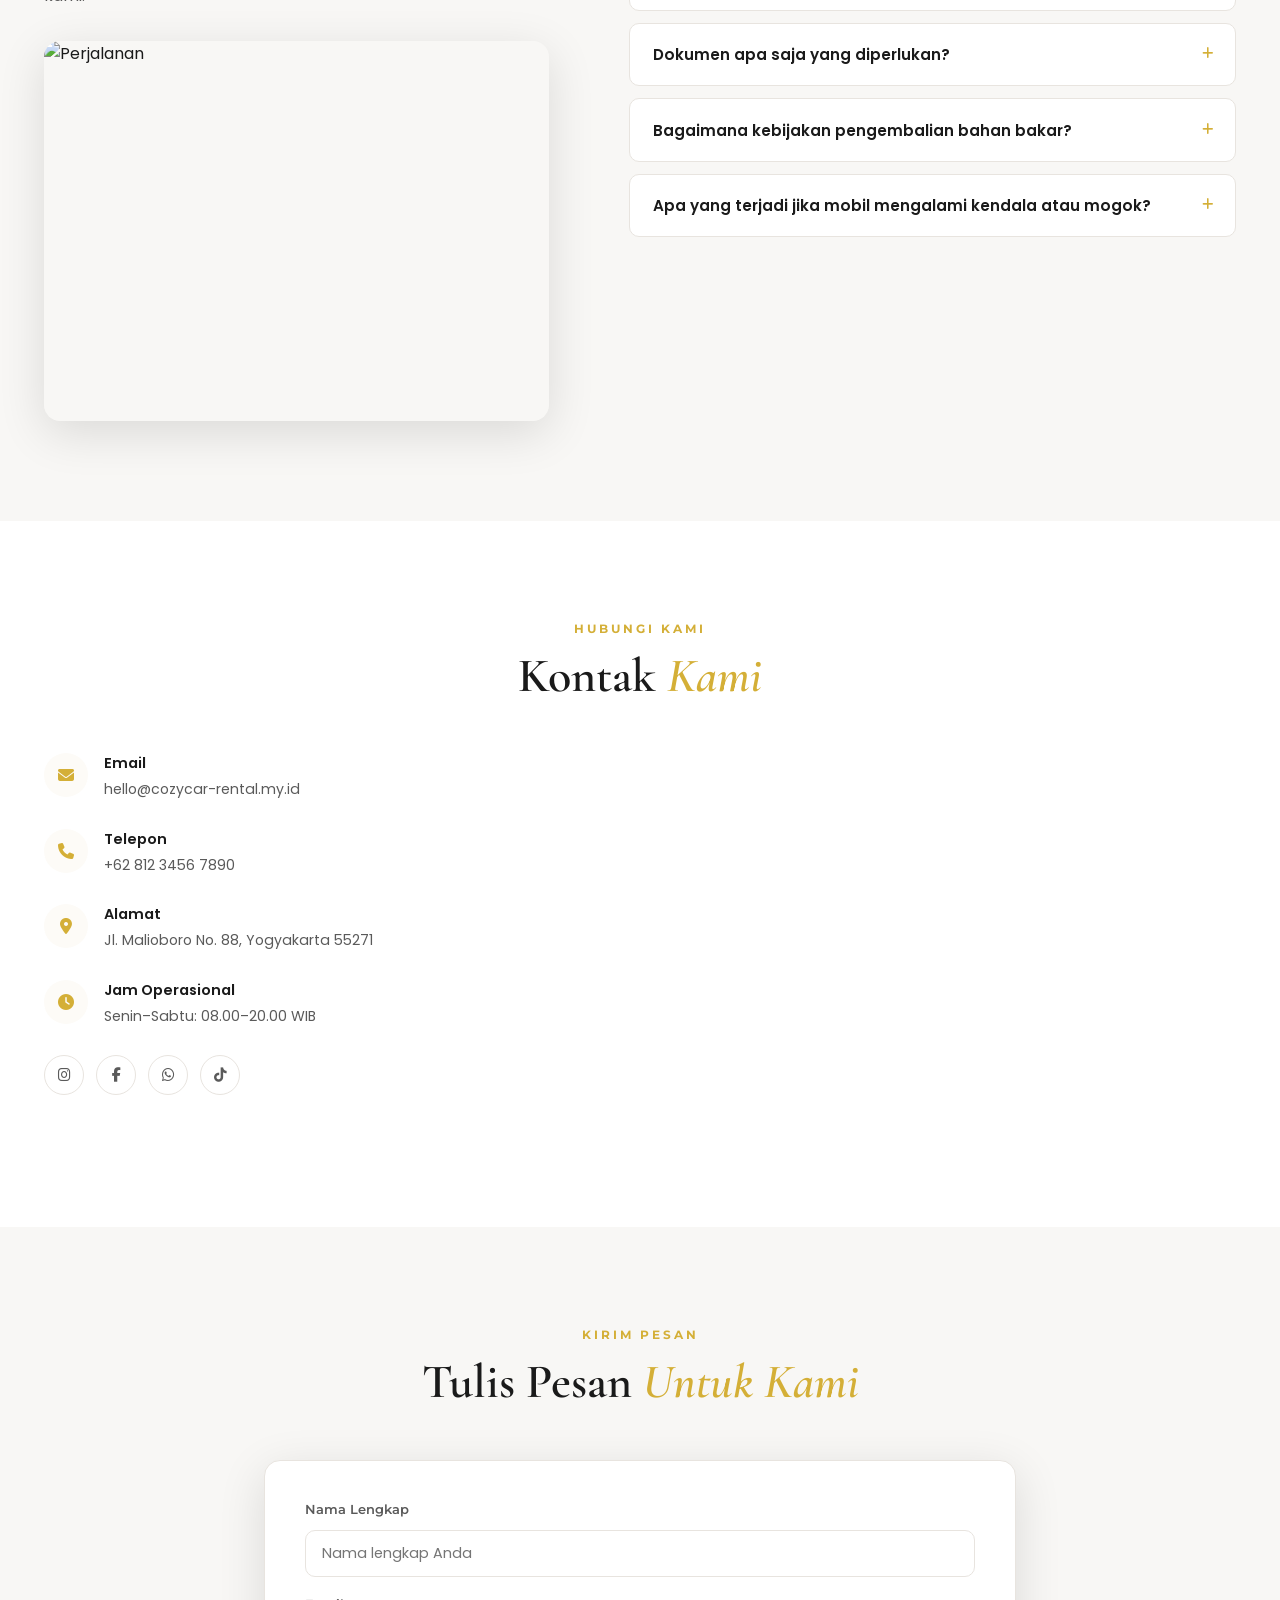
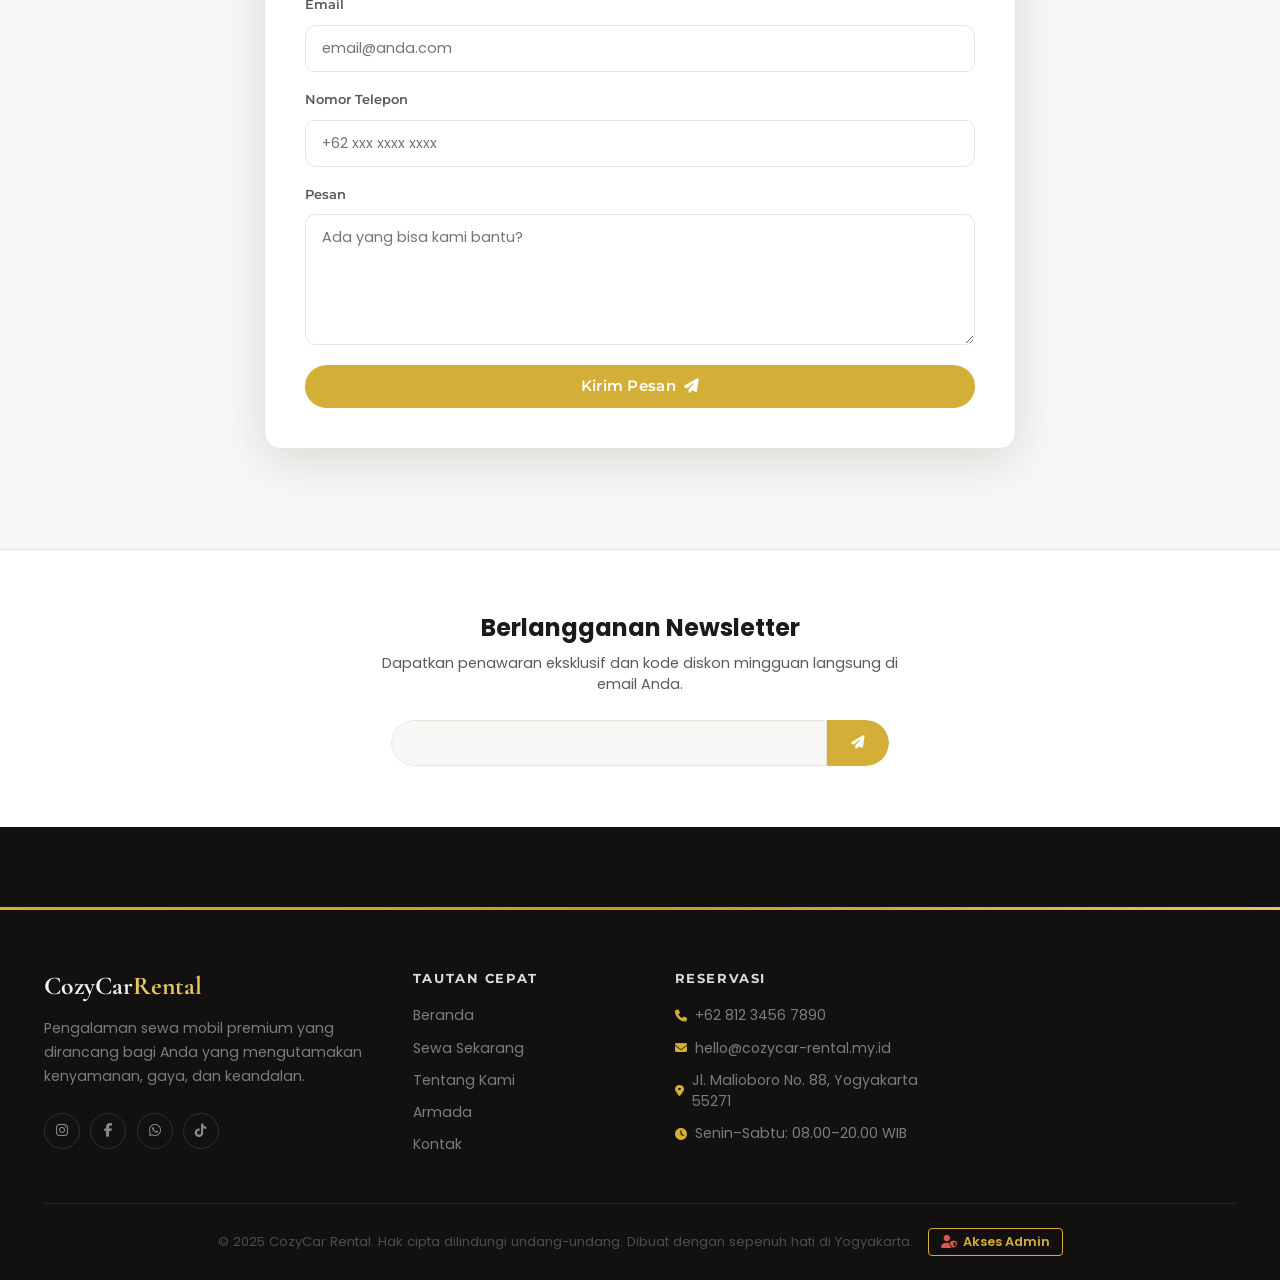
==== commit 6d3912a8: "fix: adjust object-position for Dimas Dwi photo framing" ====
--- a/index.html
+++ b/index.html
@@ -918,7 +918,7 @@
               <img
                 src="assets/images/dimas.jpg"
                 alt="Dimas Dwi - CEO"
-                style="object-fit: cover; object-position: center top"
+                style="object-fit: cover; object-position: center 68%"
               />
             </div>
             <div class="team-info">
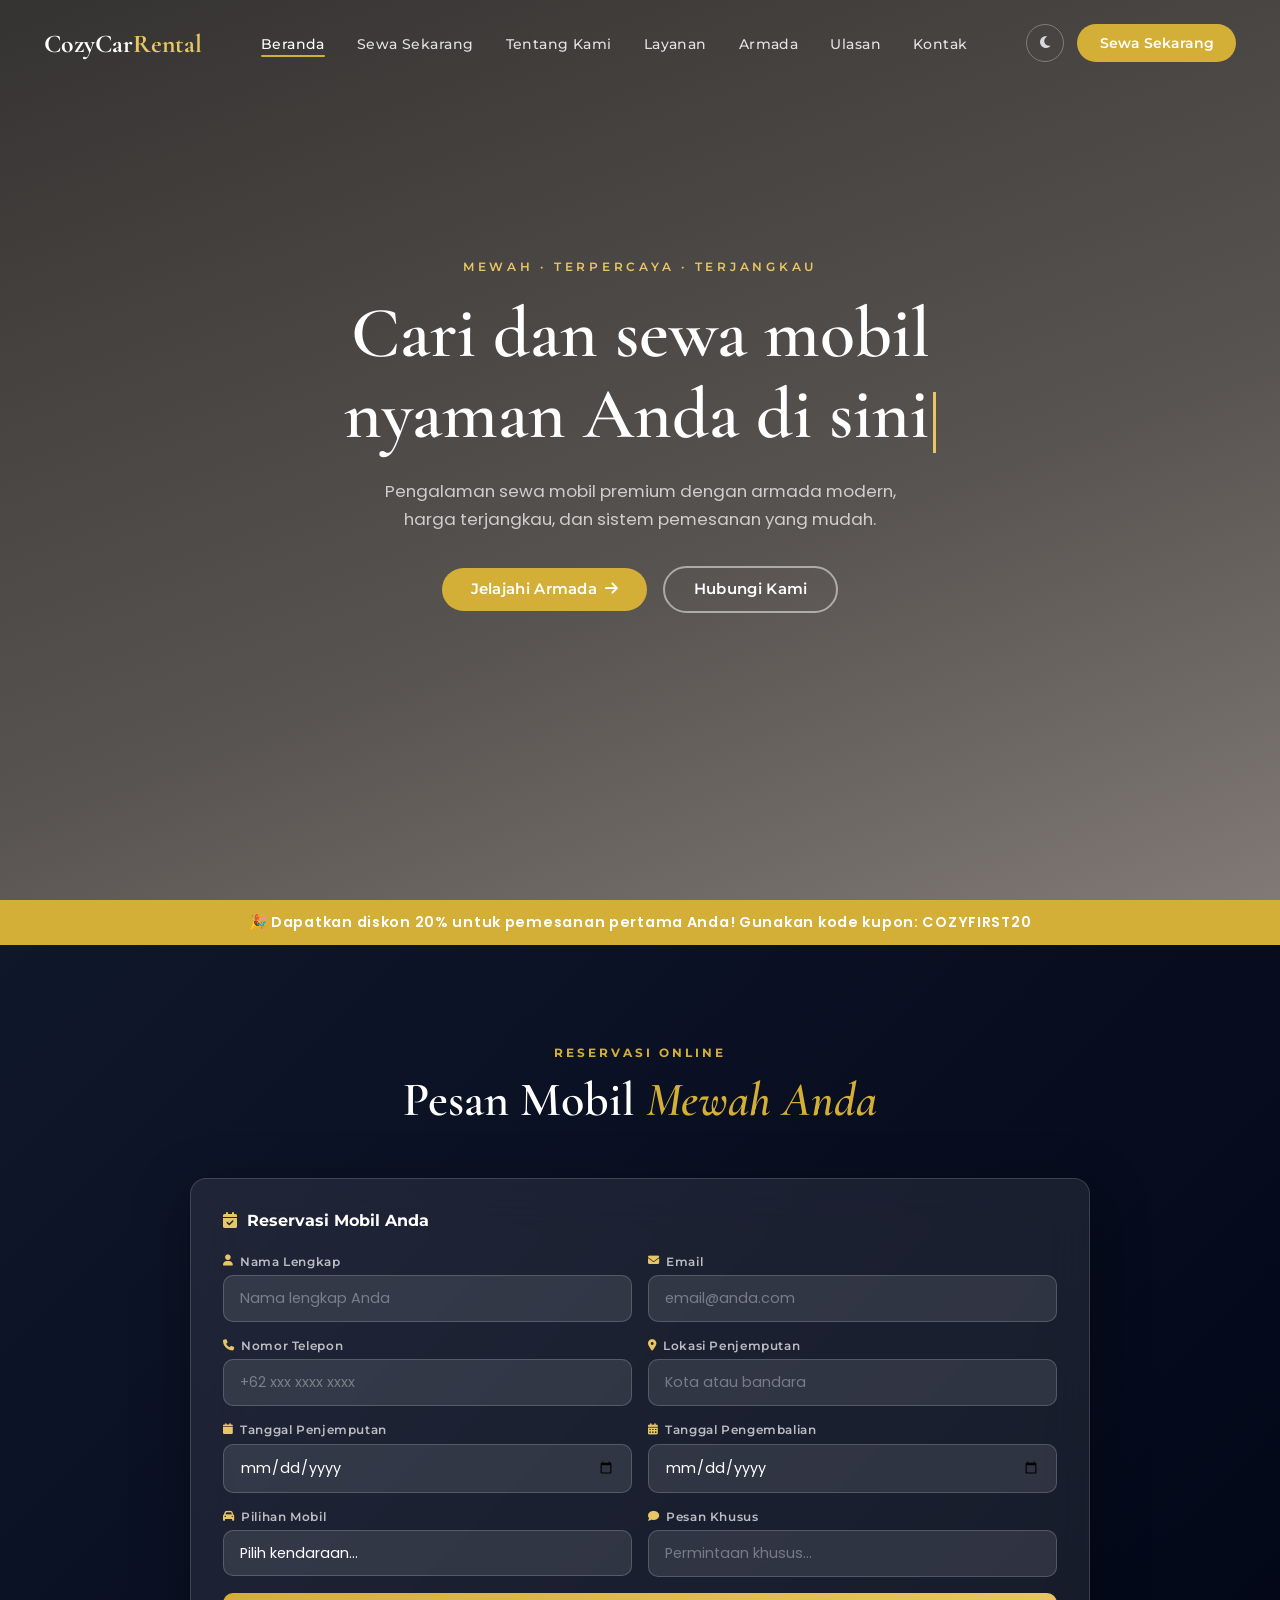
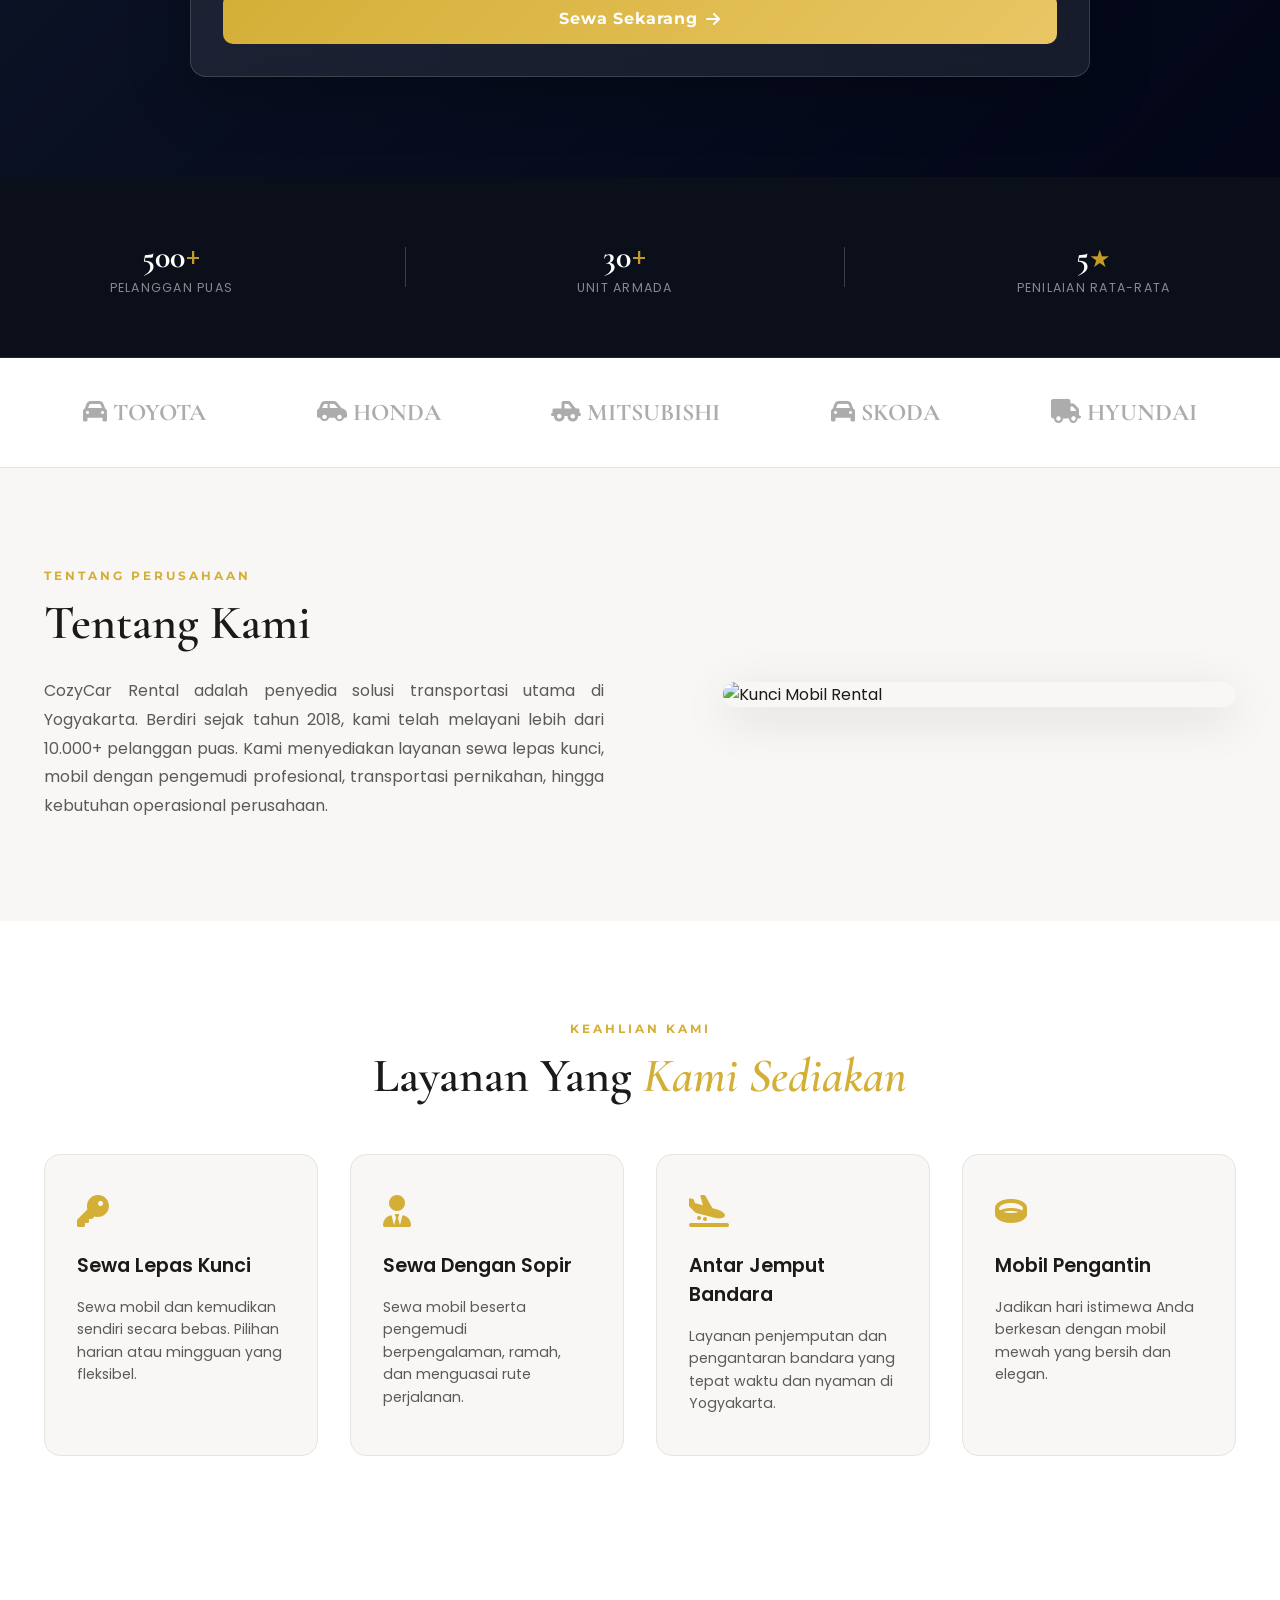
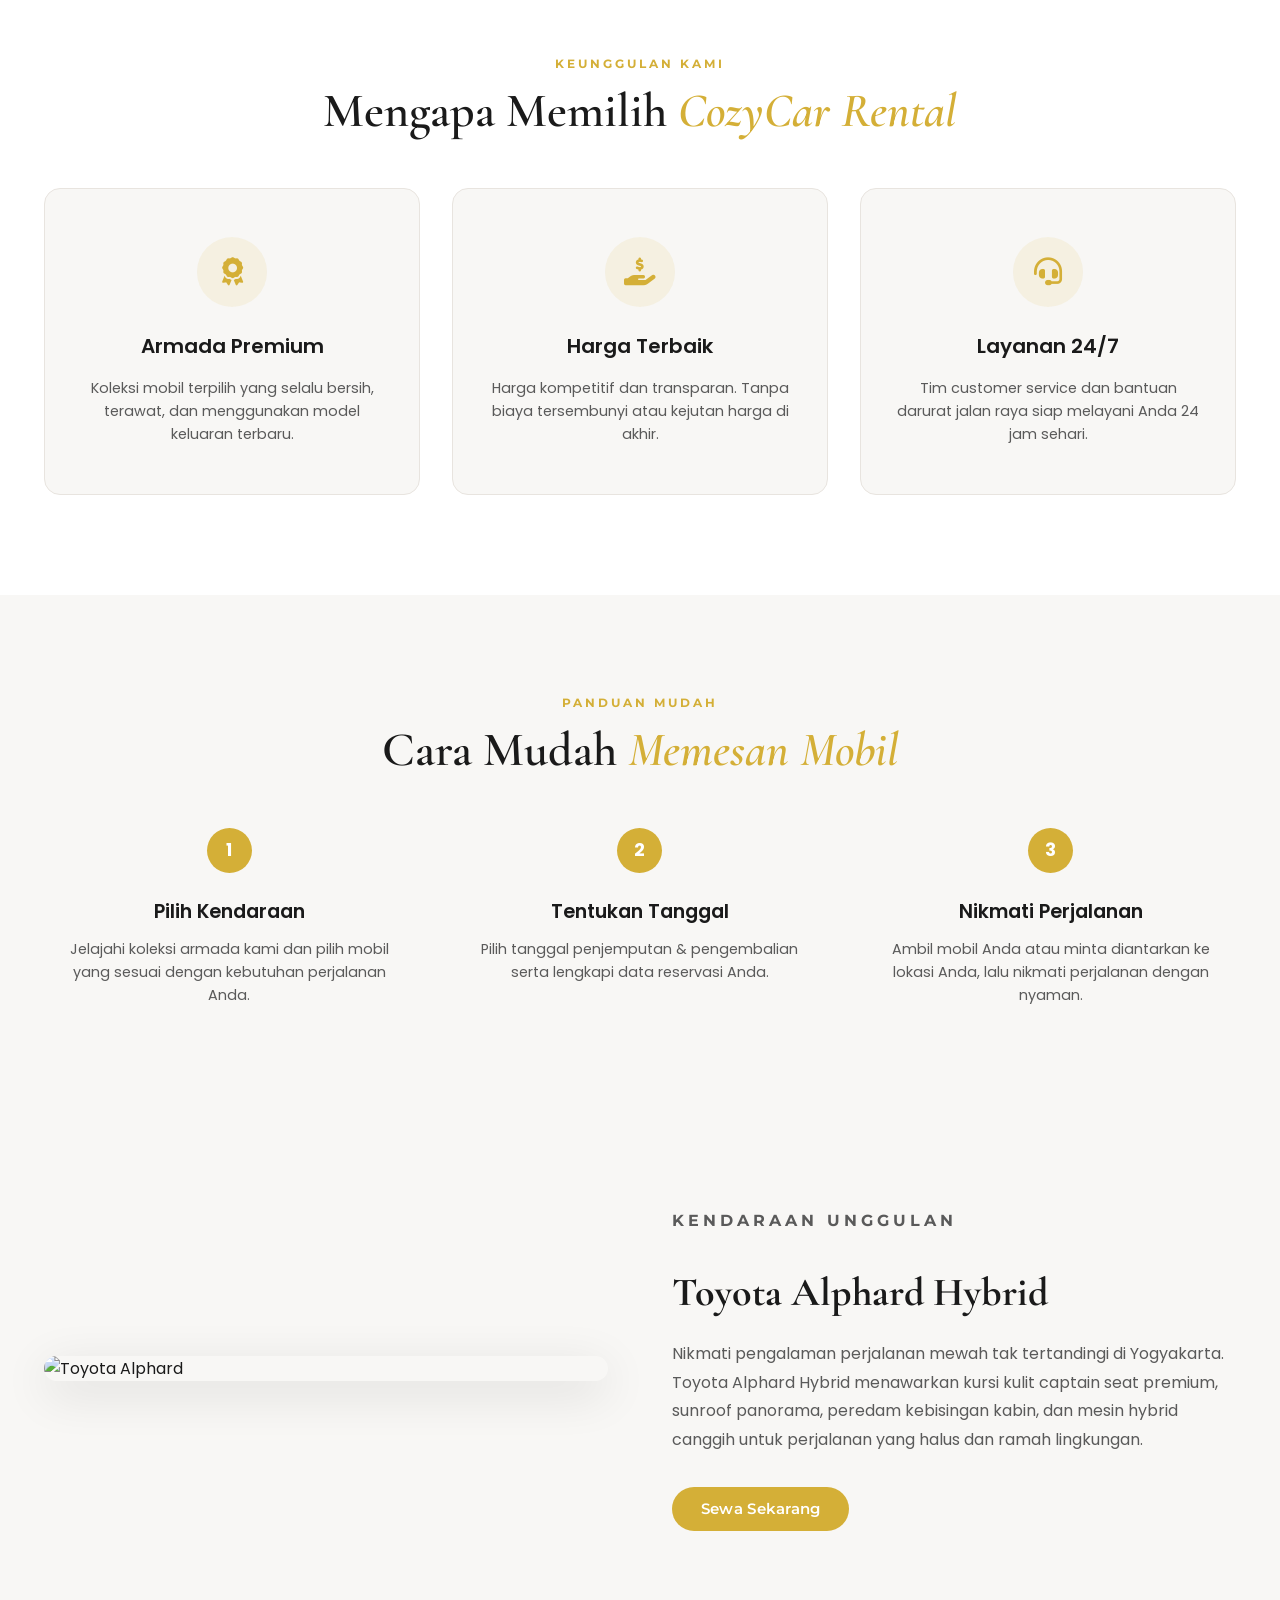
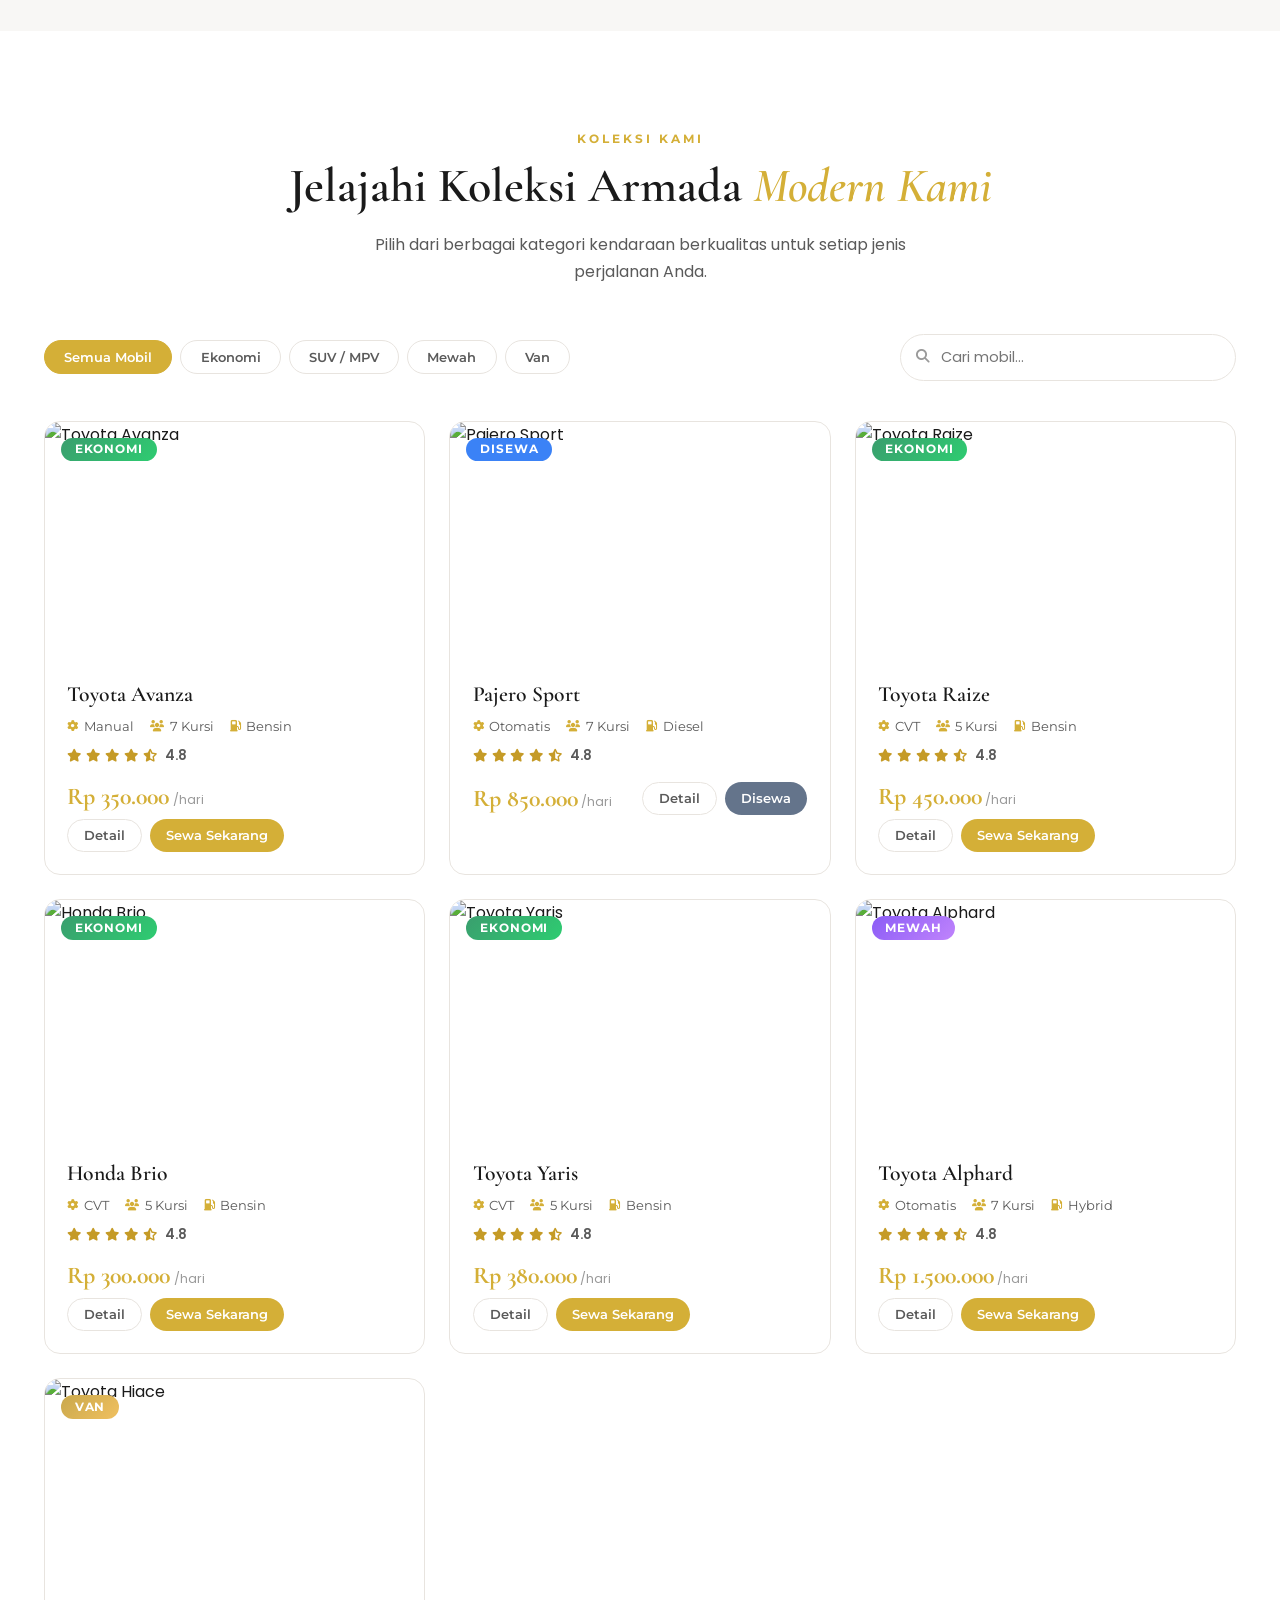
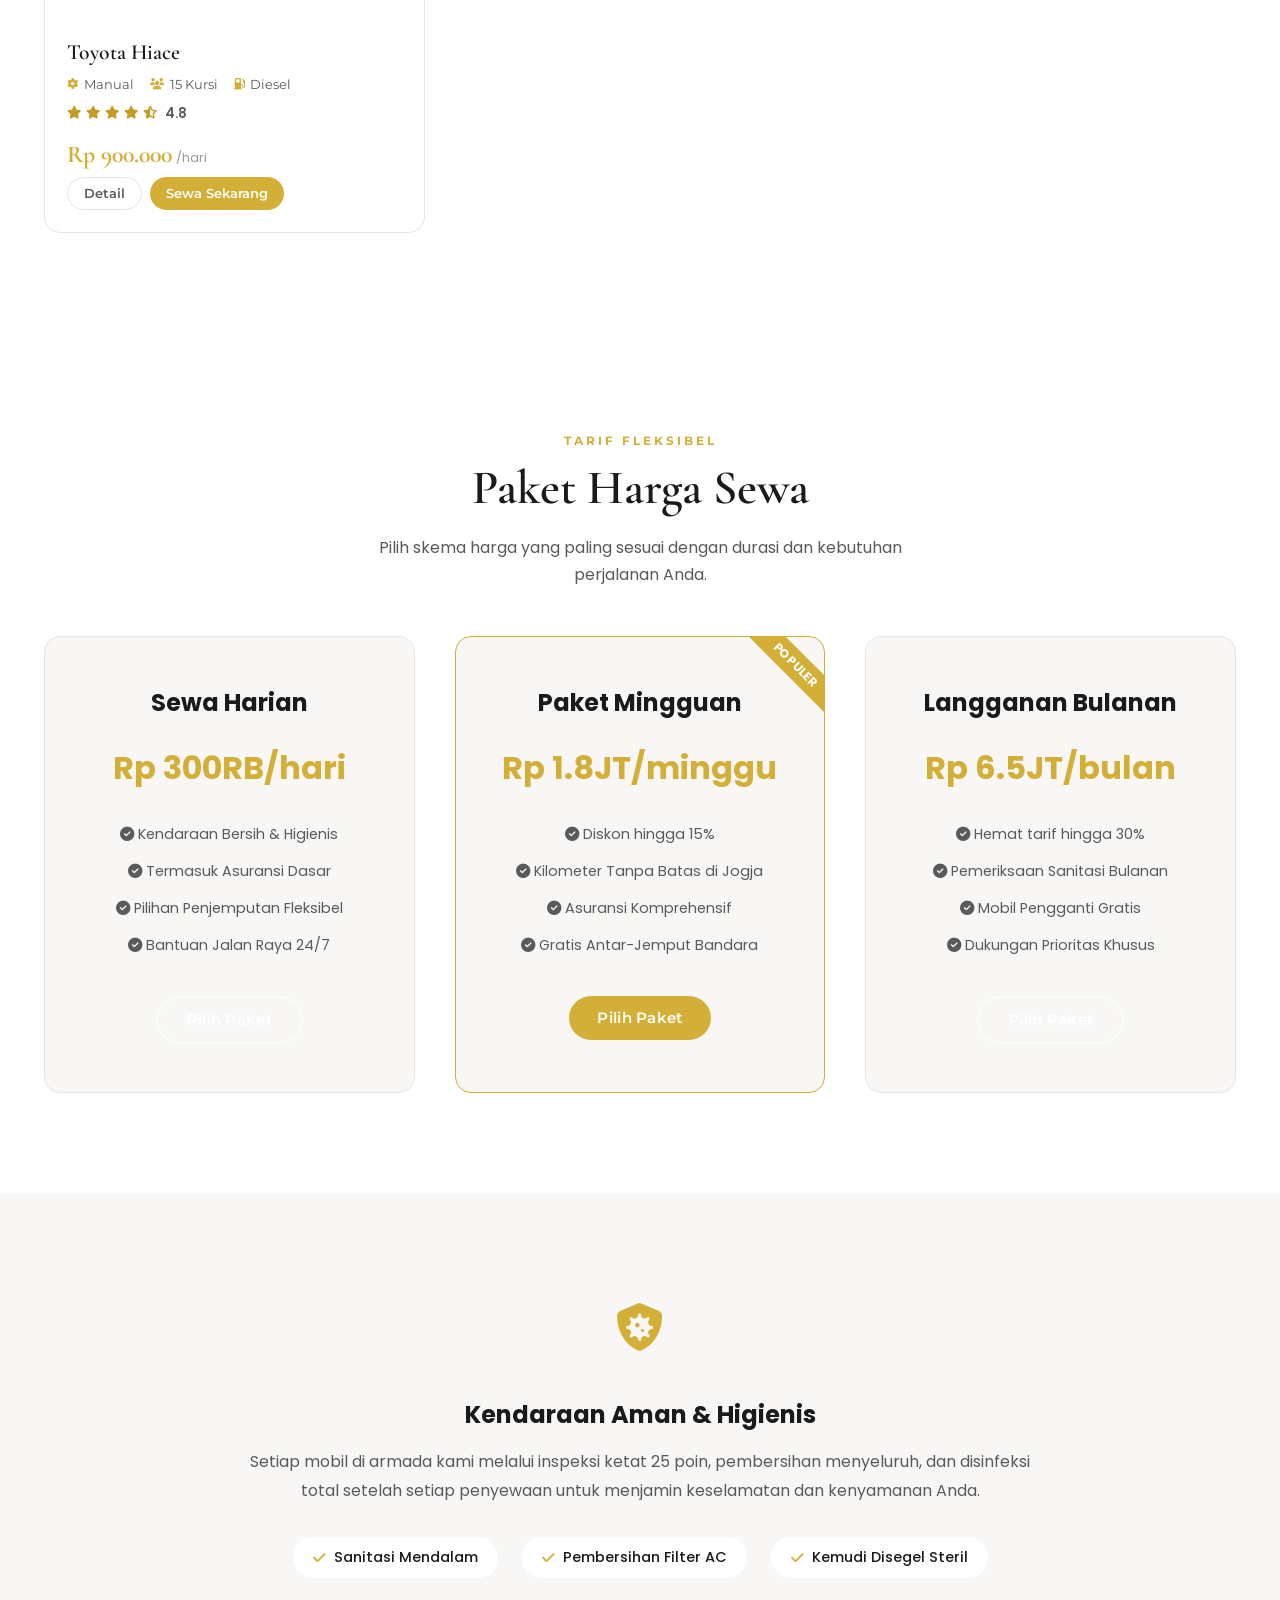
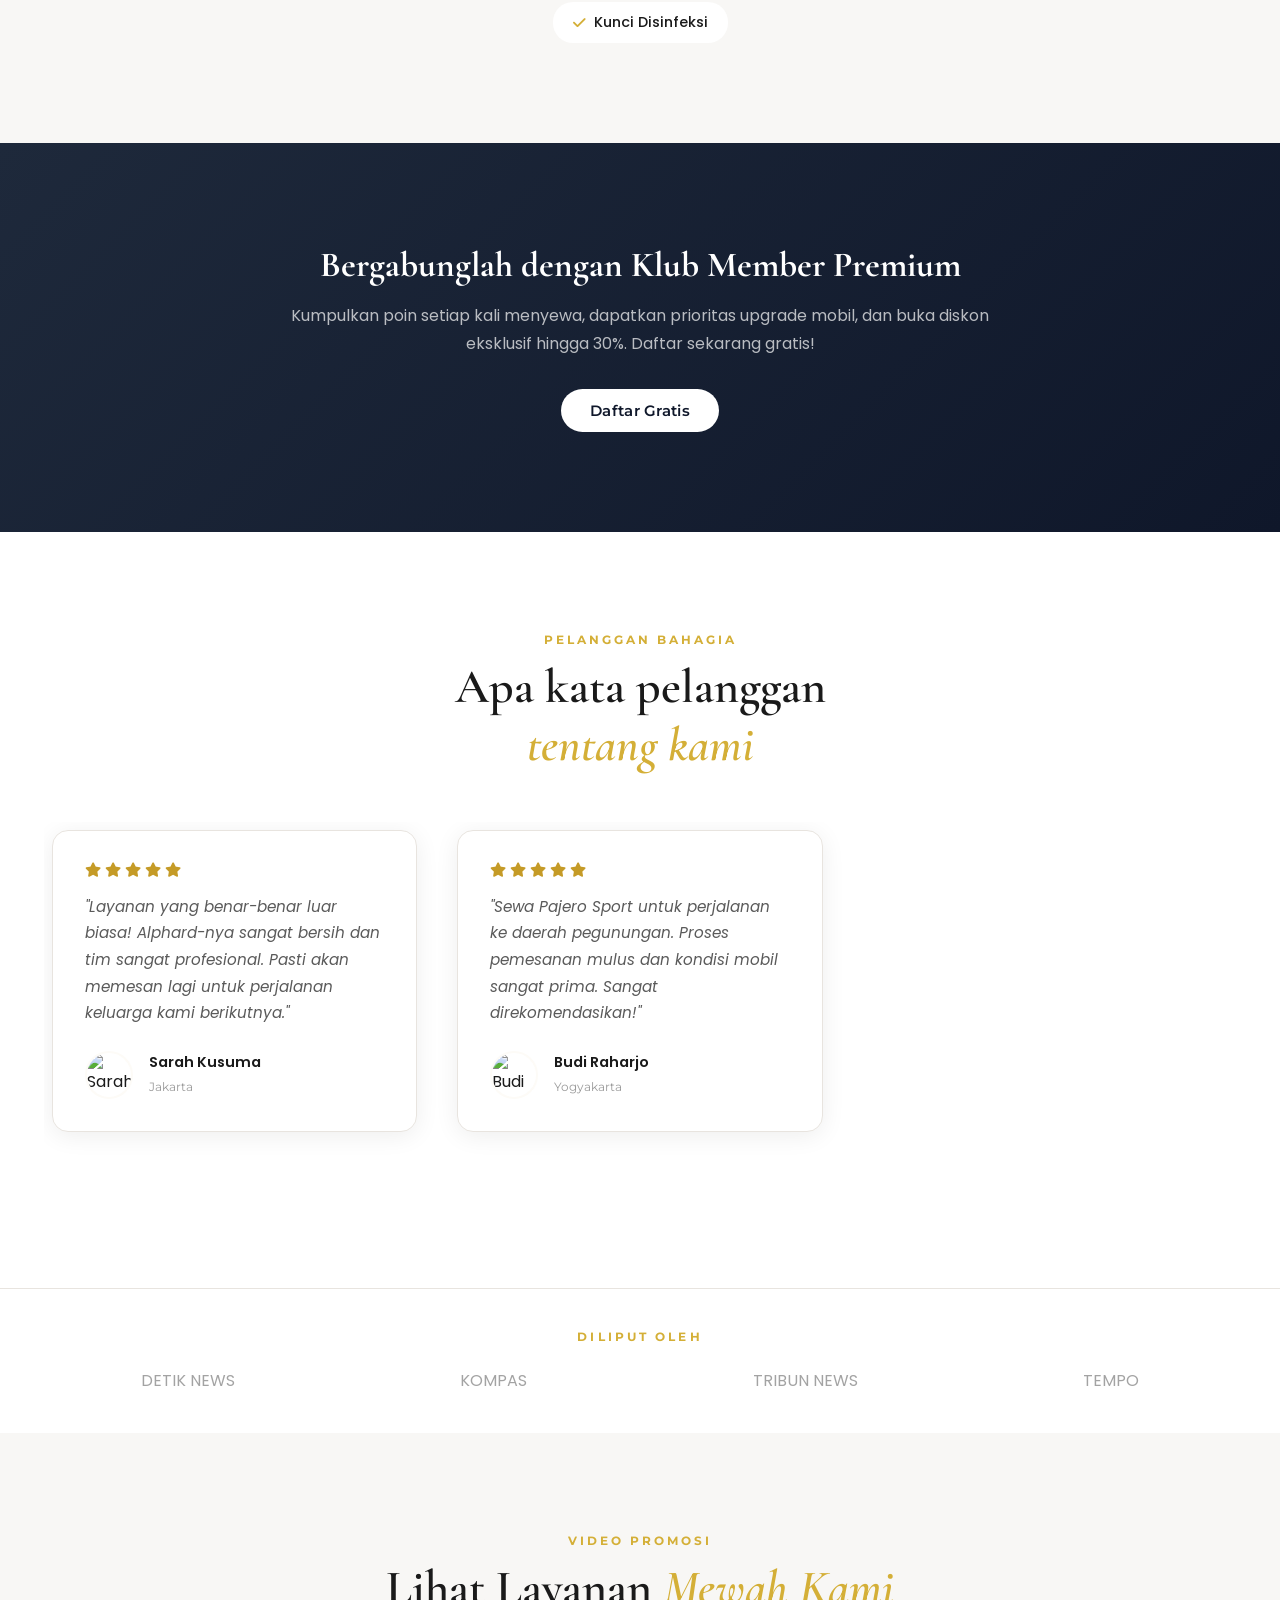
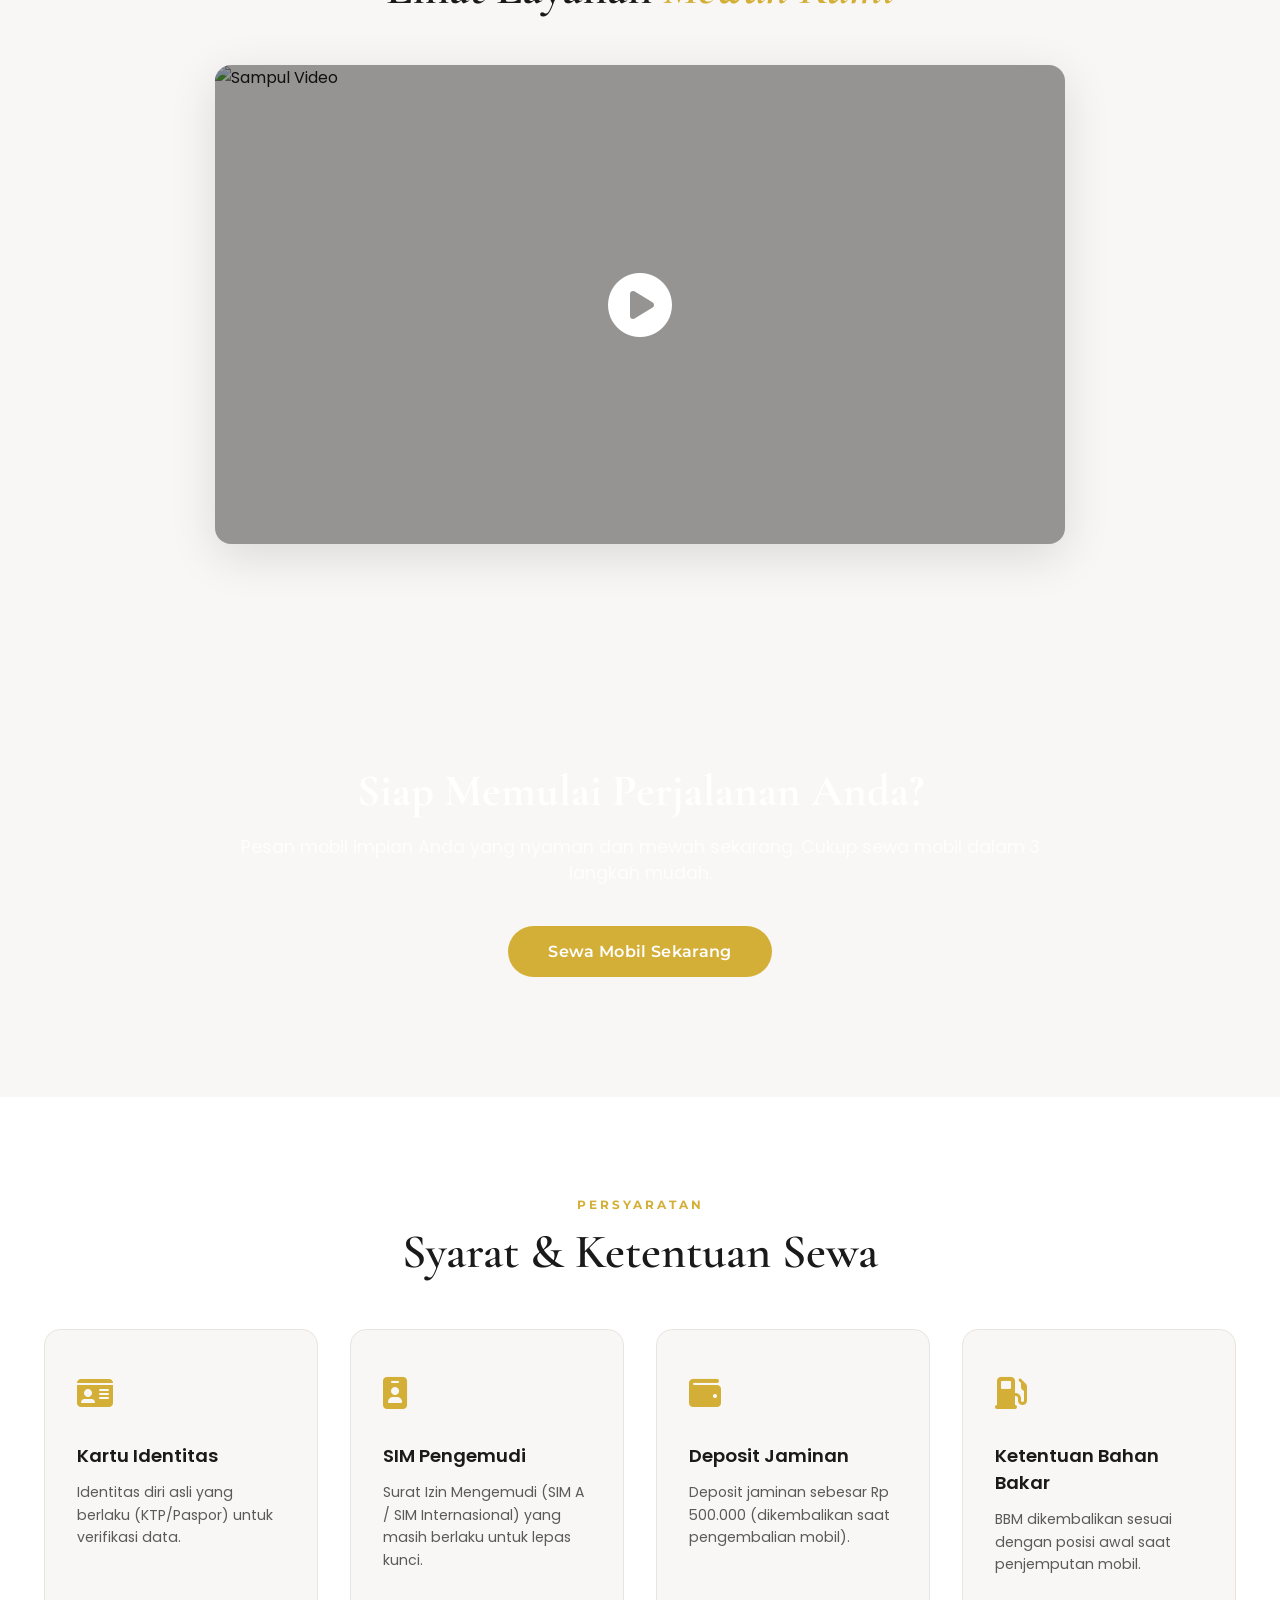
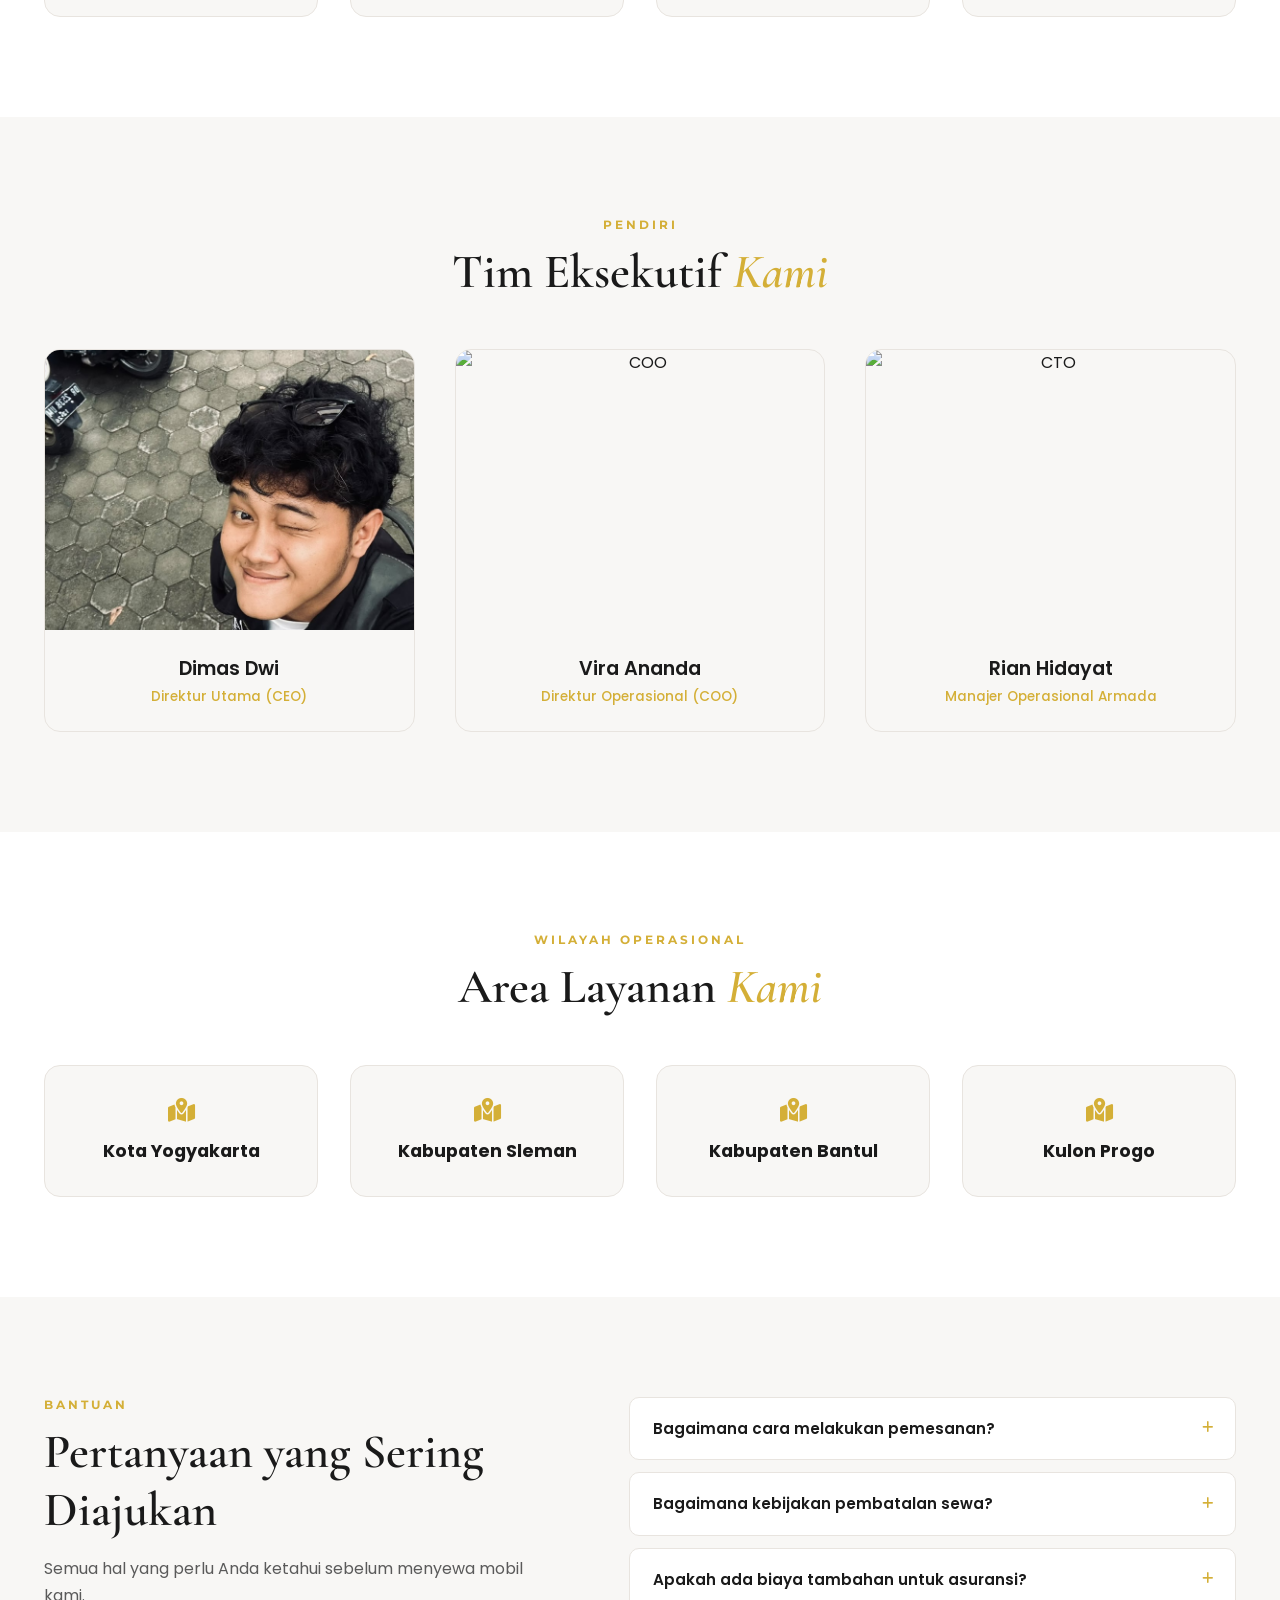
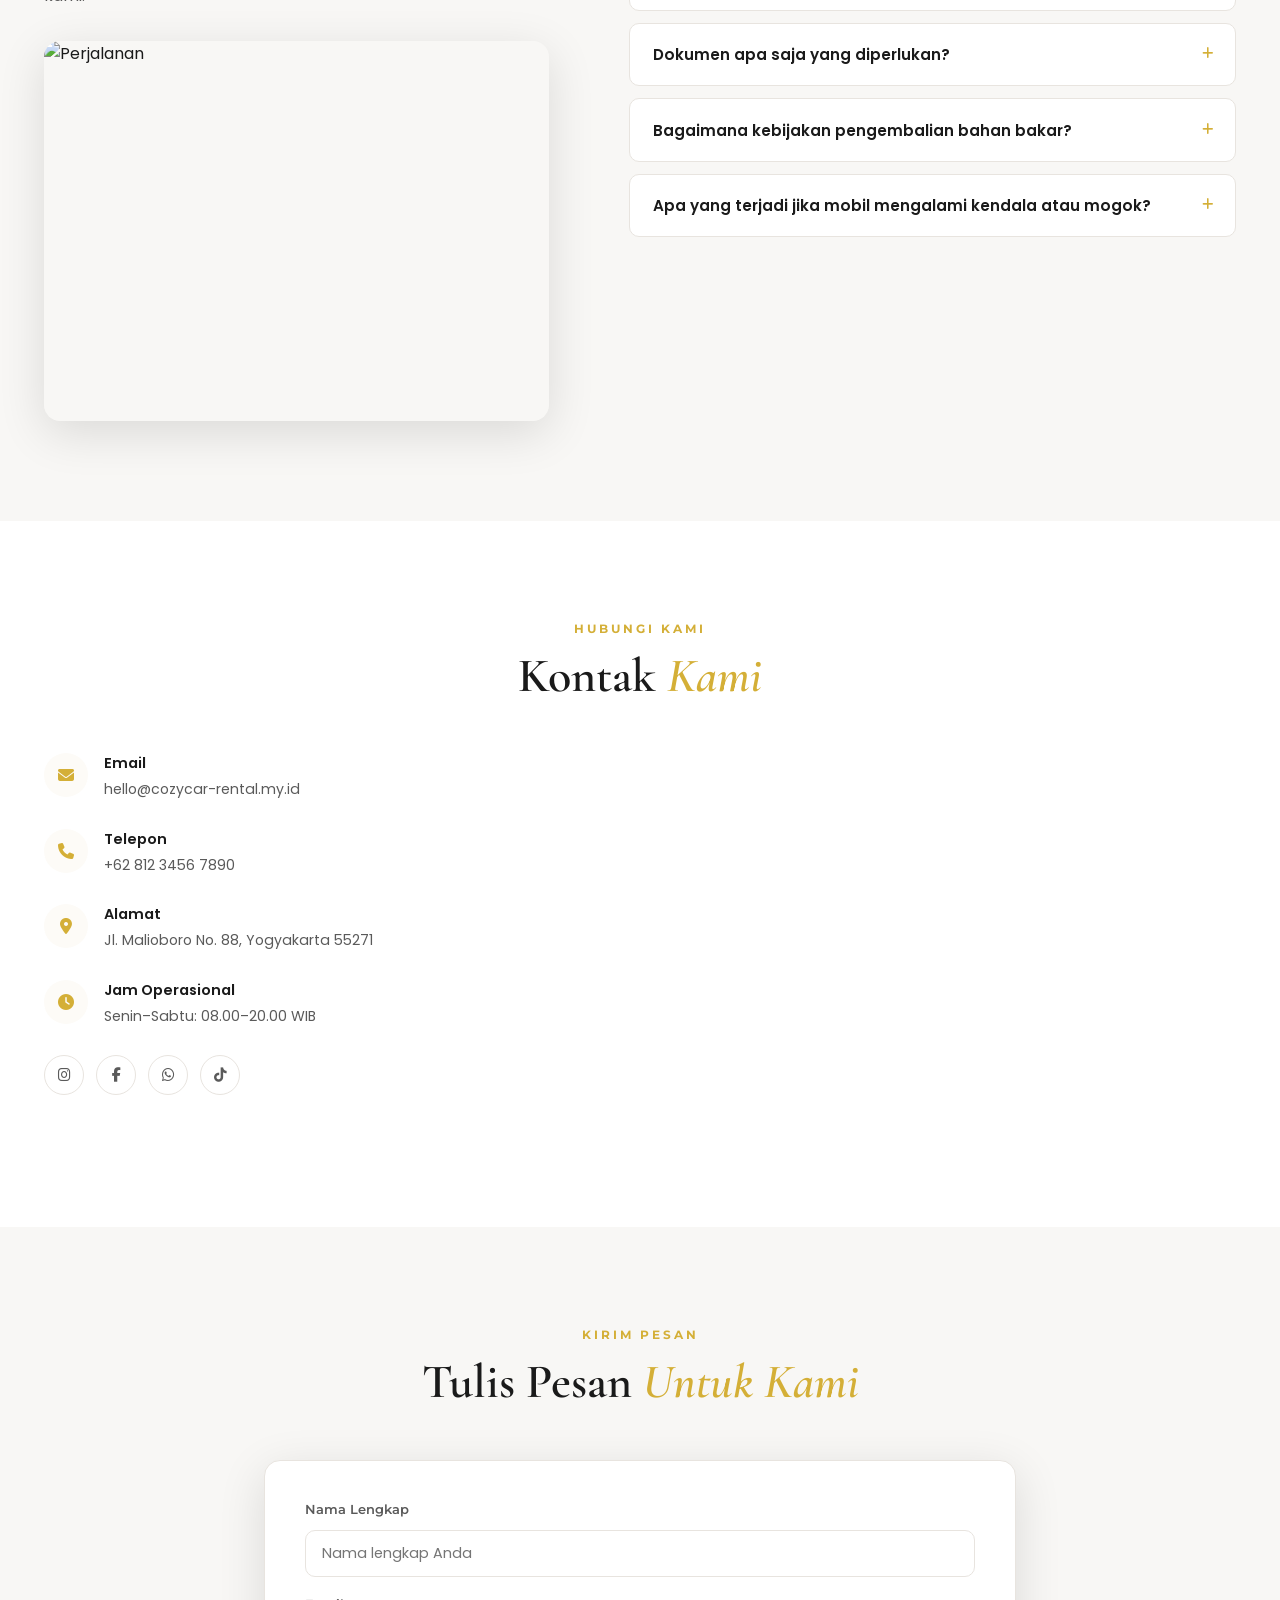
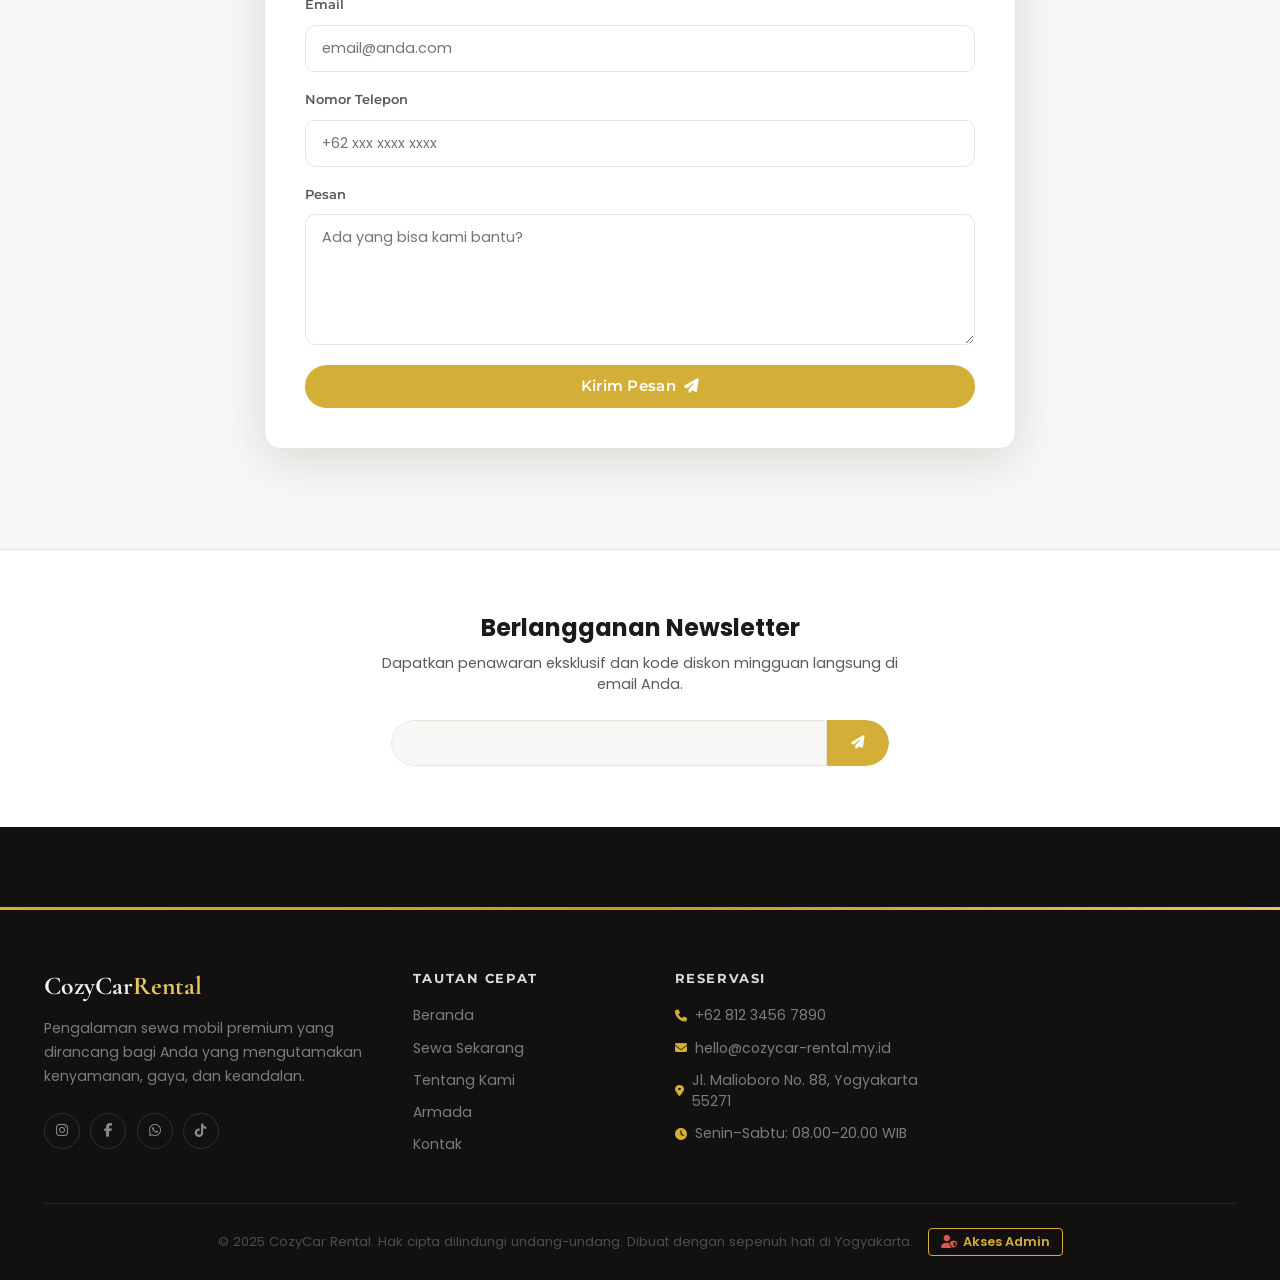
==== commit 2380ec1e: "feat: replace Dimas Dwi photo with new selfie photo" ====
--- a/index.html
+++ b/index.html
@@ -918,7 +918,7 @@
               <img
                 src="assets/images/dimas.jpg"
                 alt="Dimas Dwi - CEO"
-                style="object-fit: cover; object-position: center 68%"
+                style="object-fit: cover; object-position: center 30%"
               />
             </div>
             <div class="team-info">
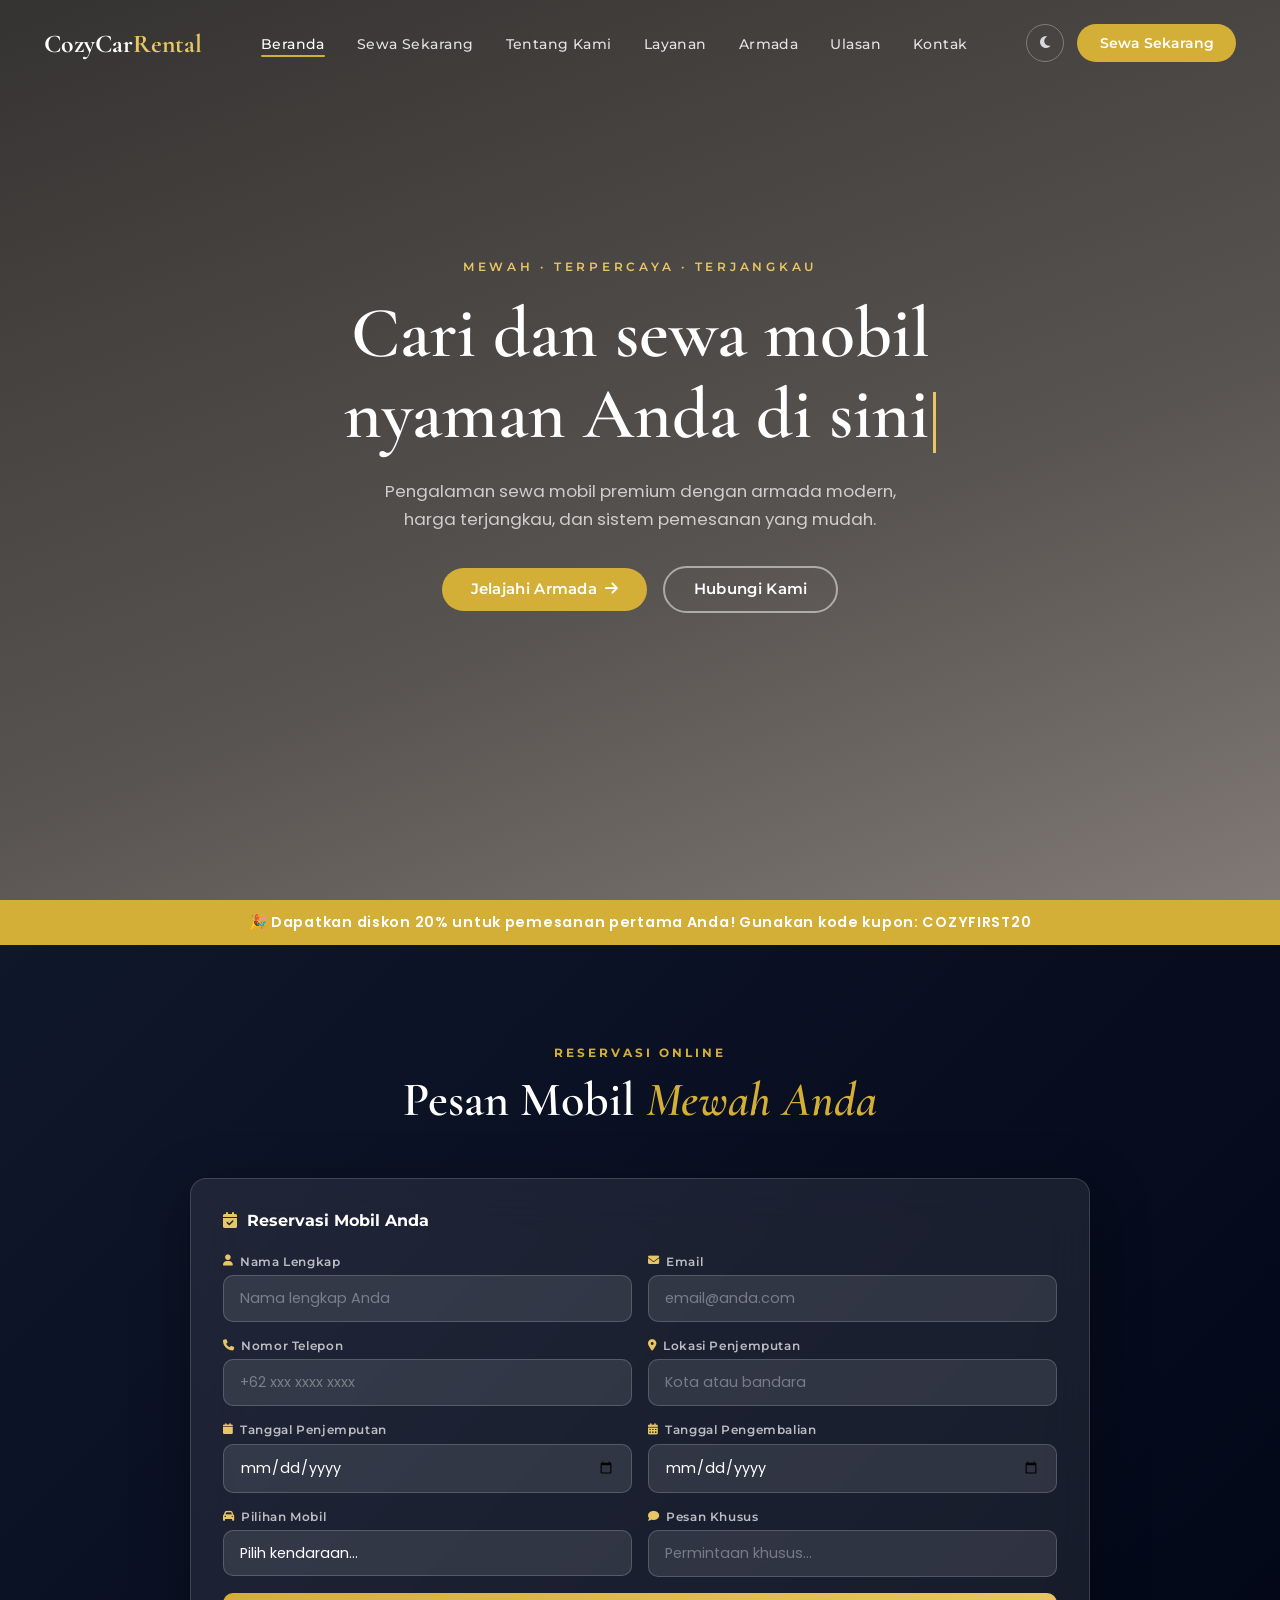
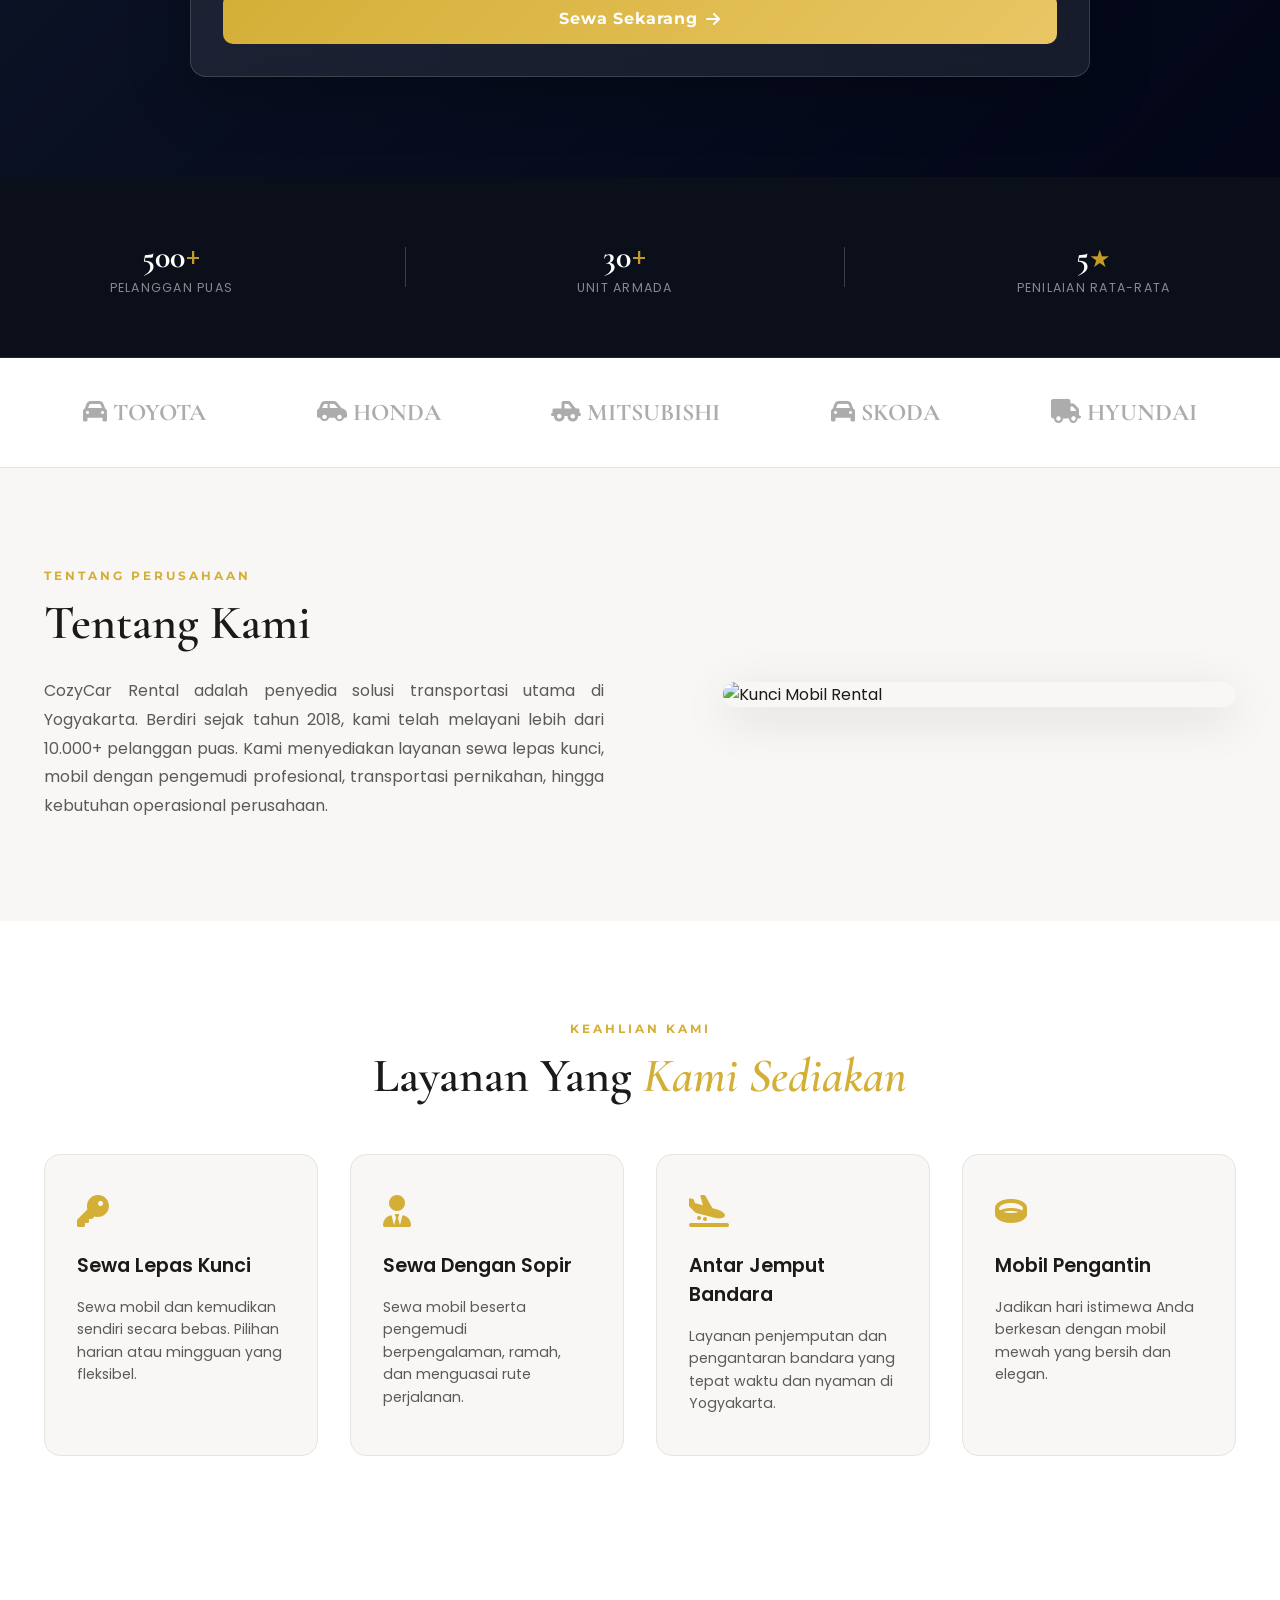
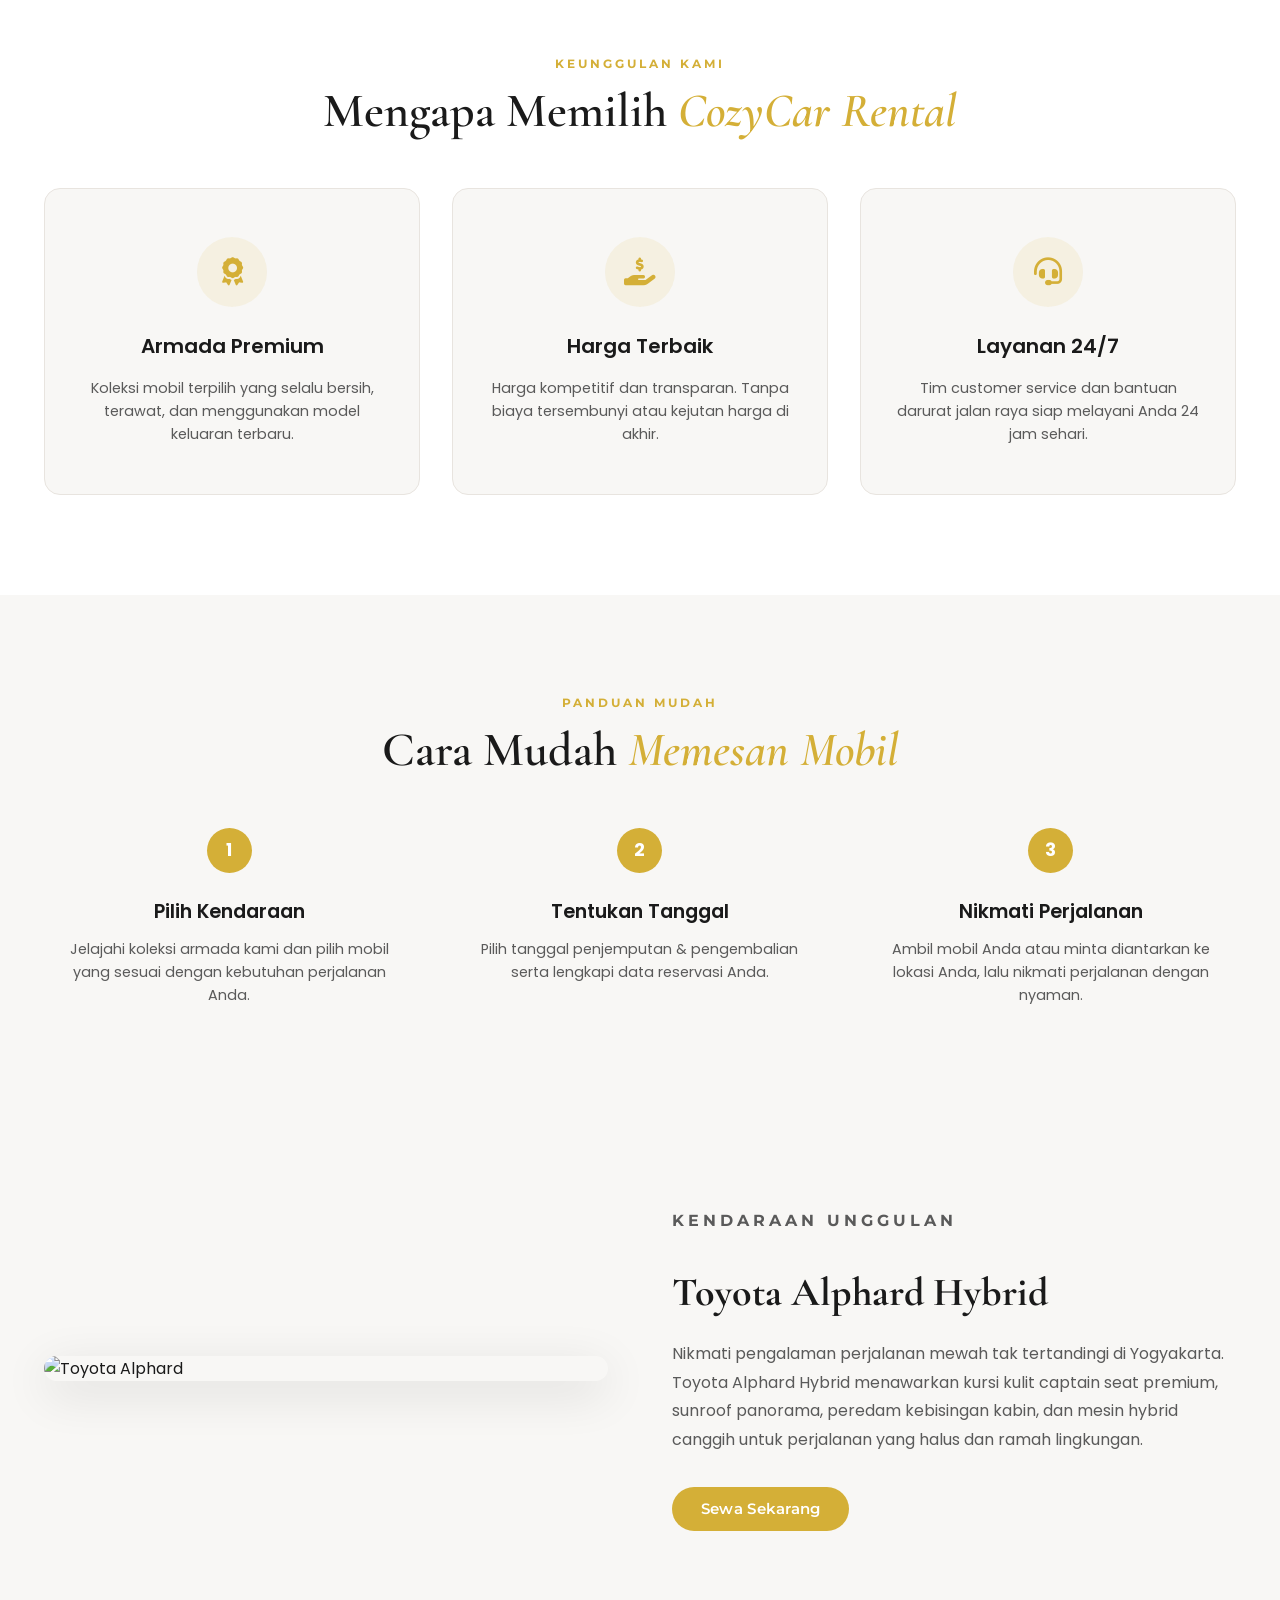
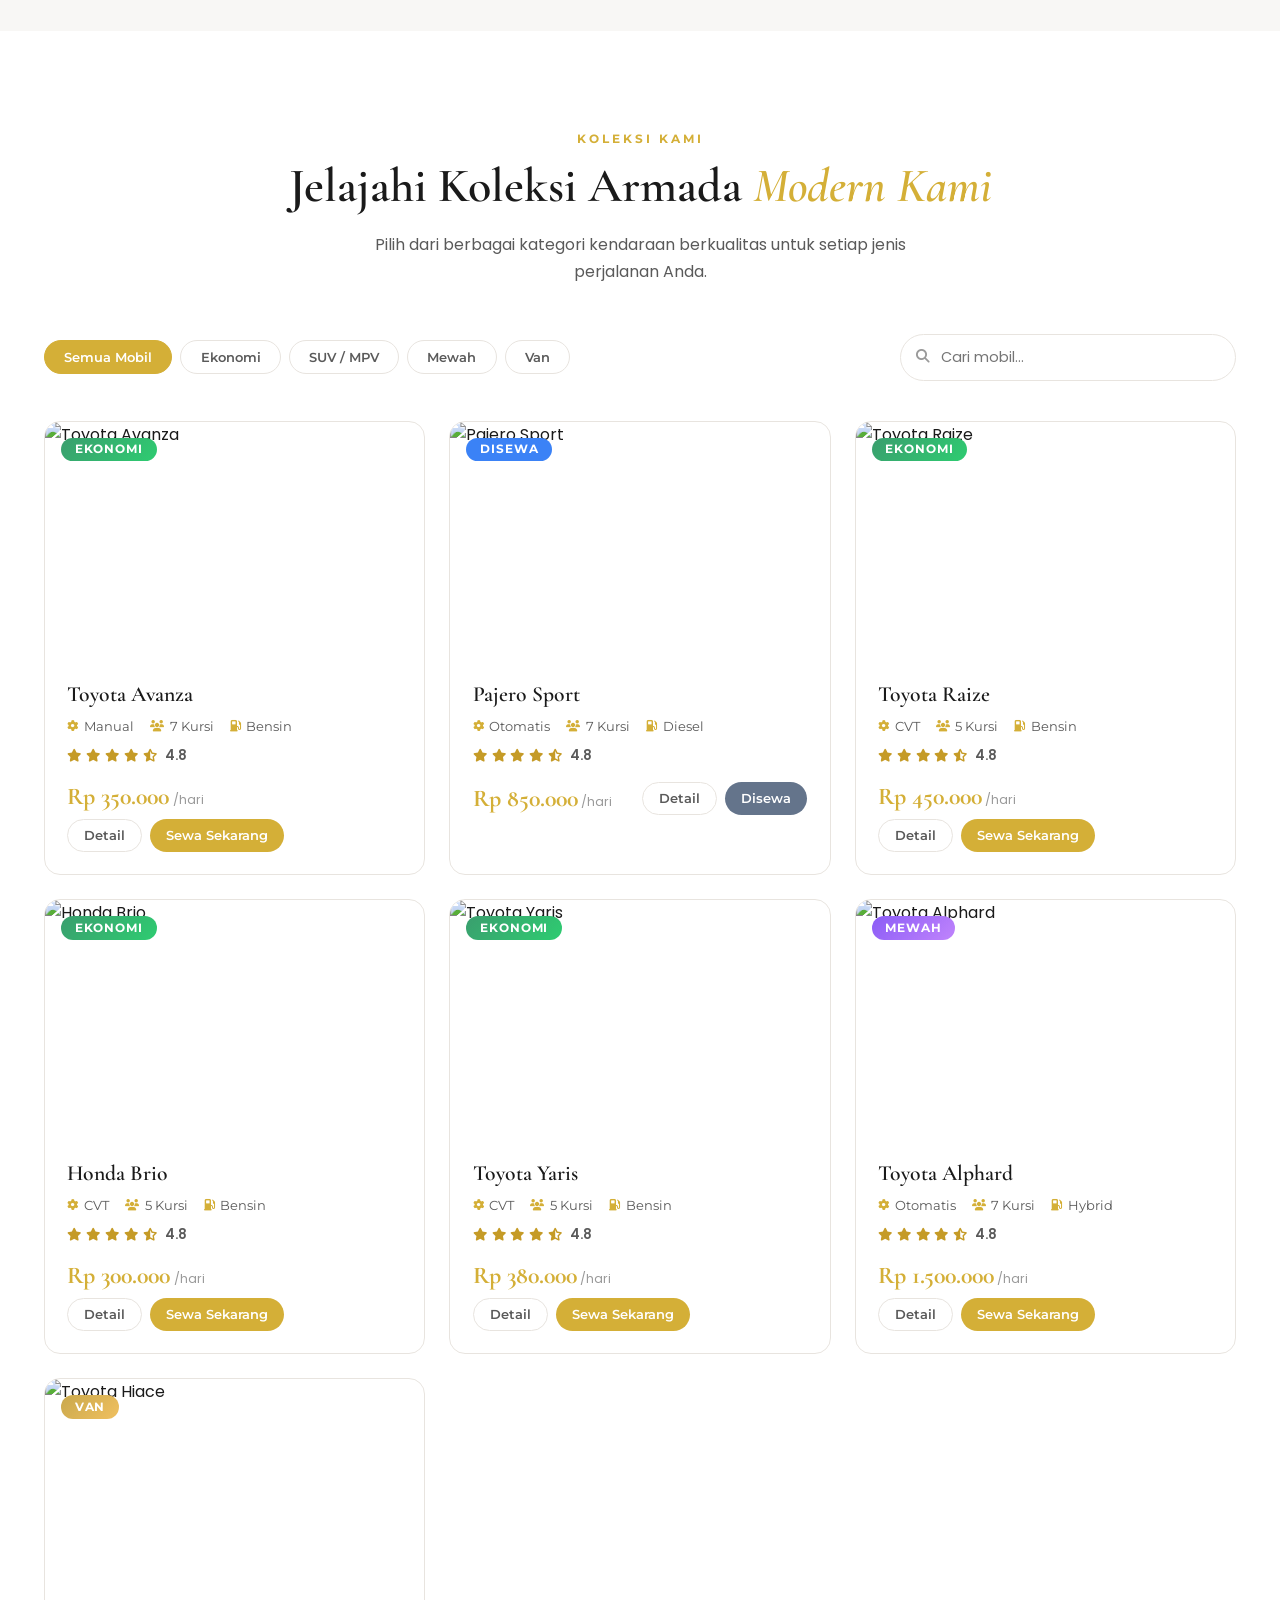
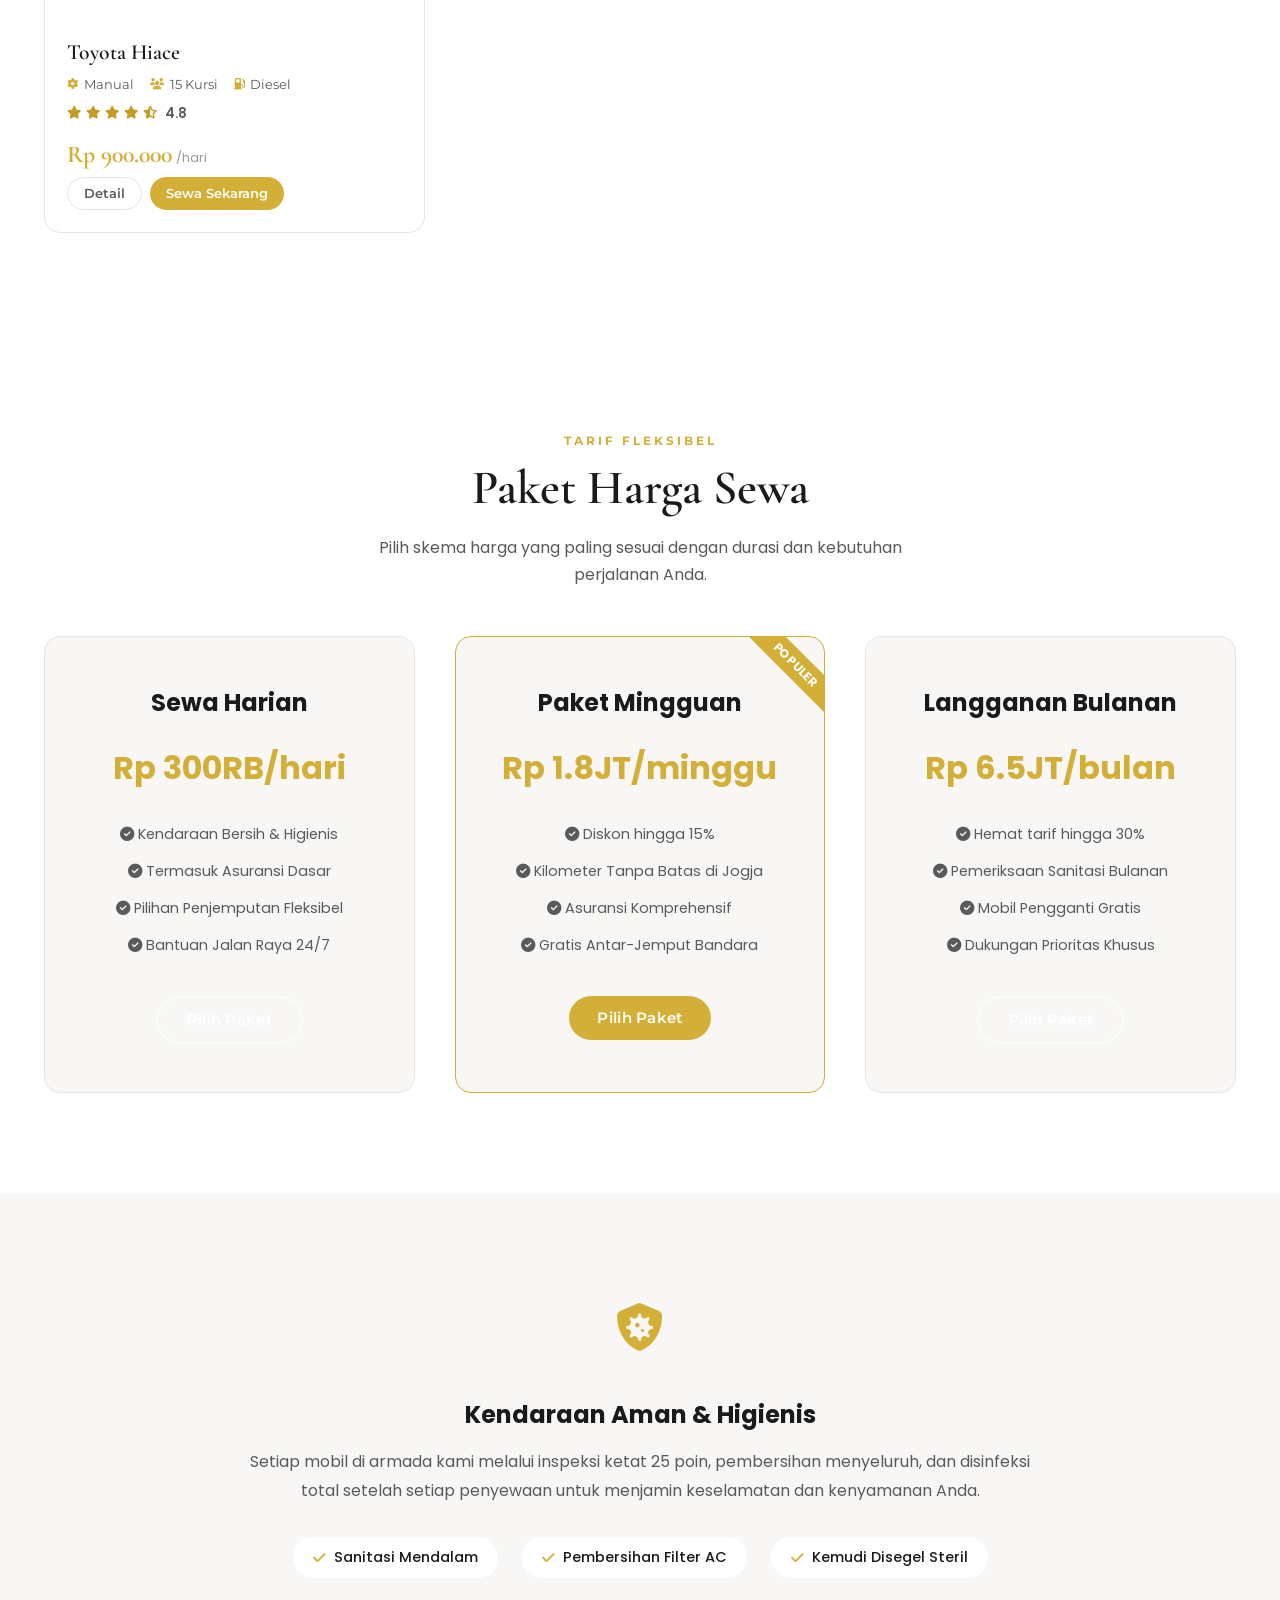
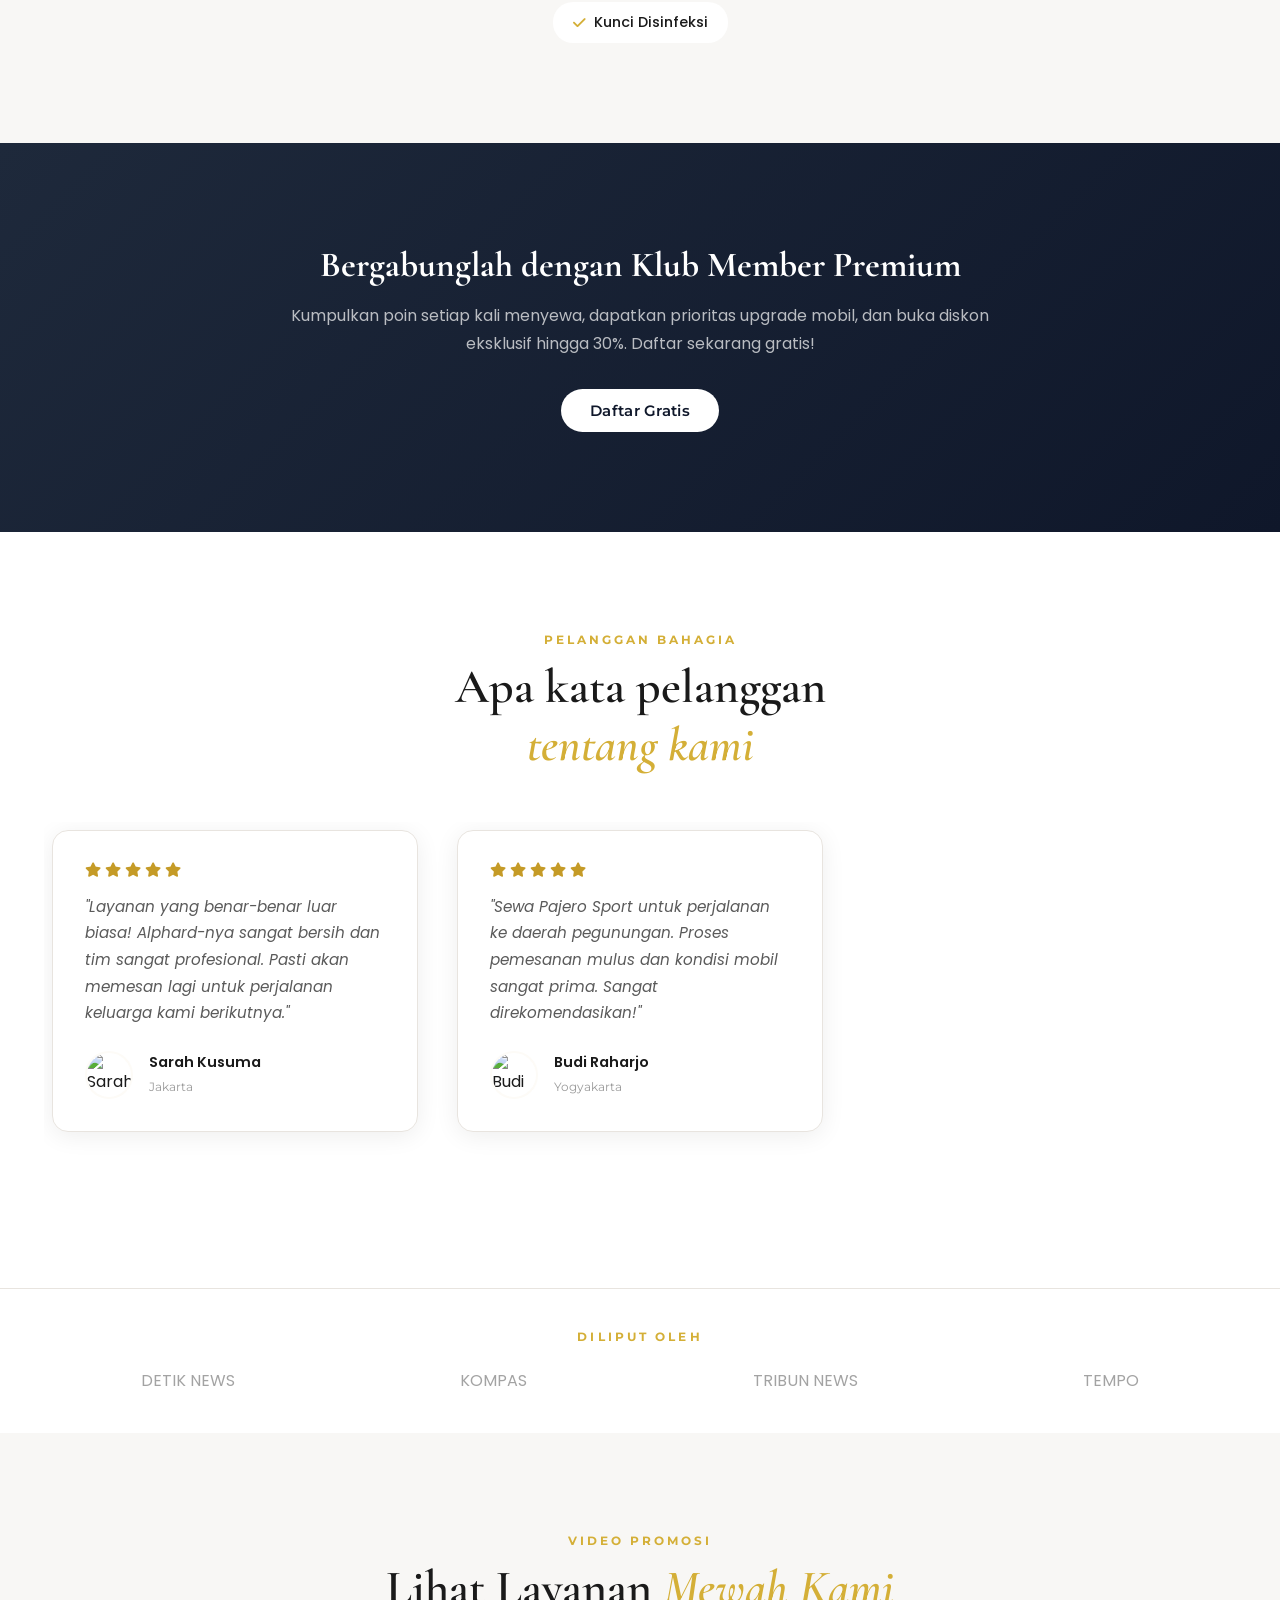
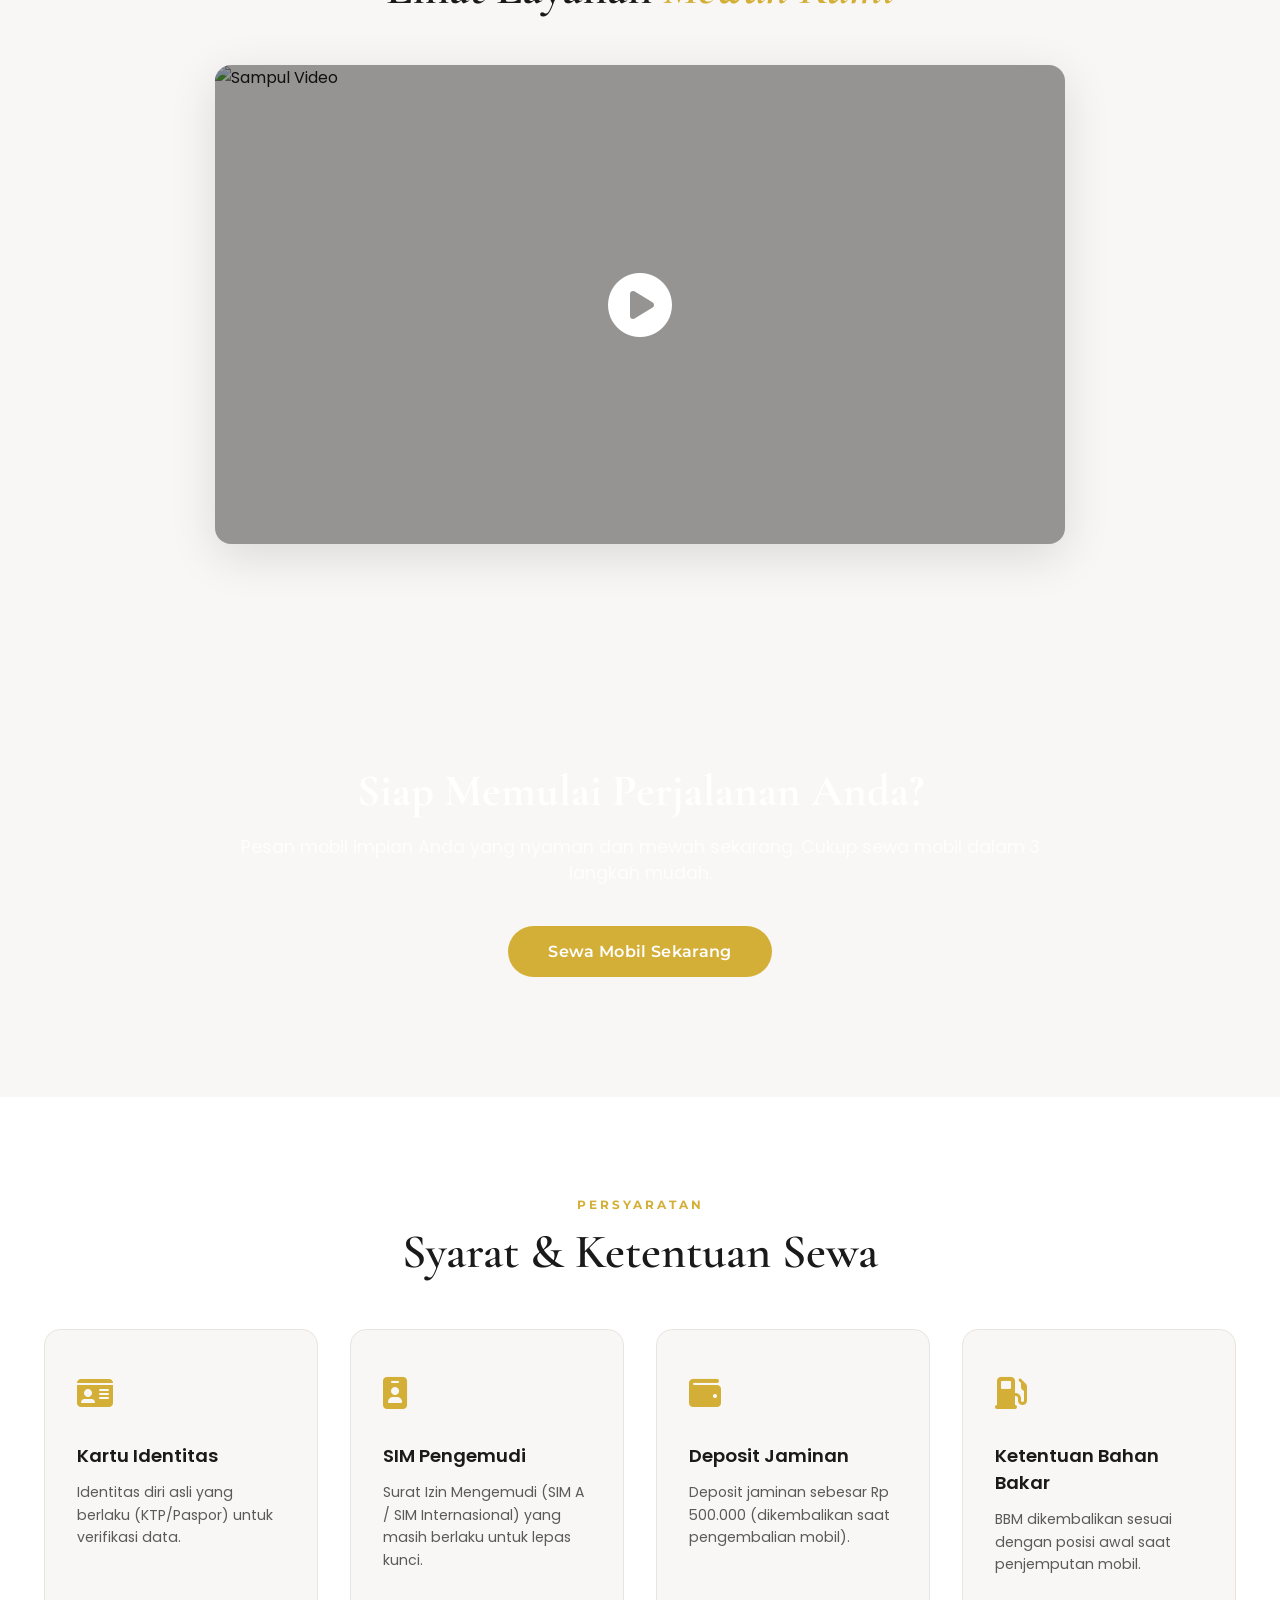
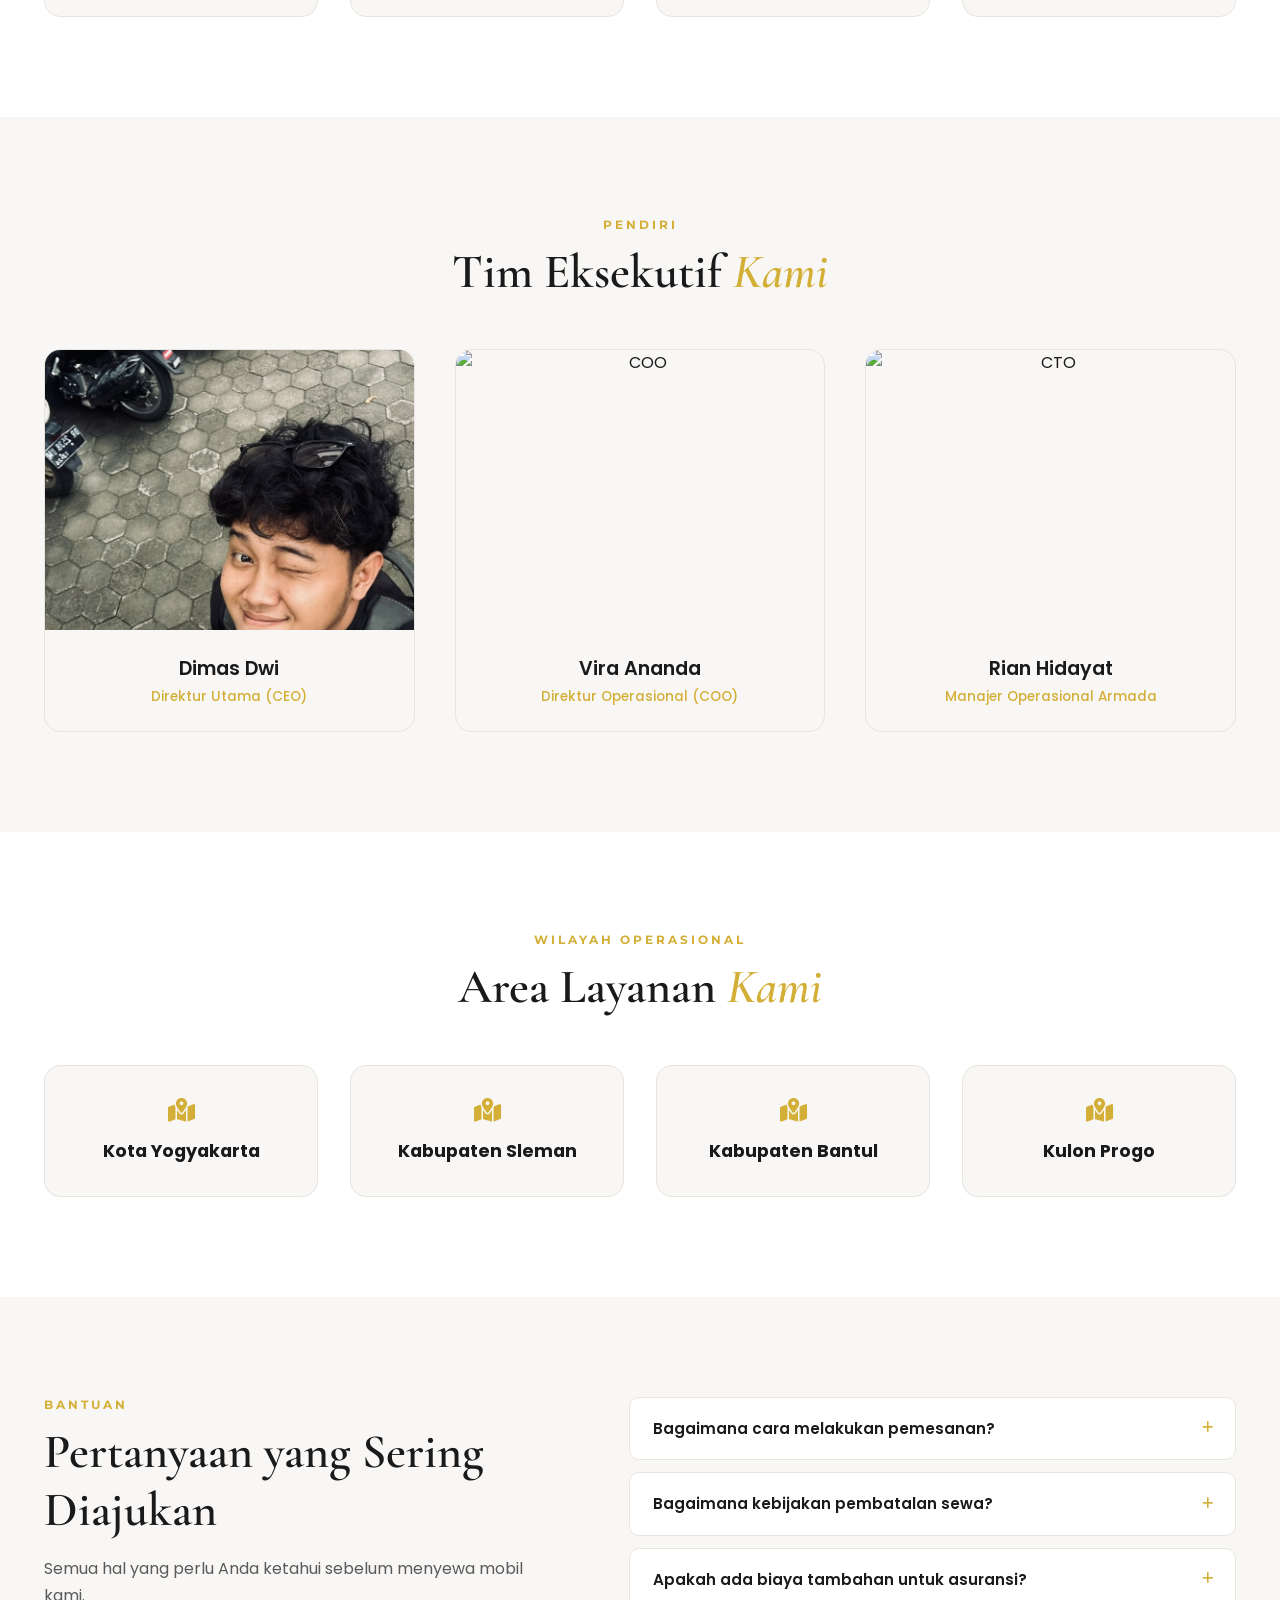
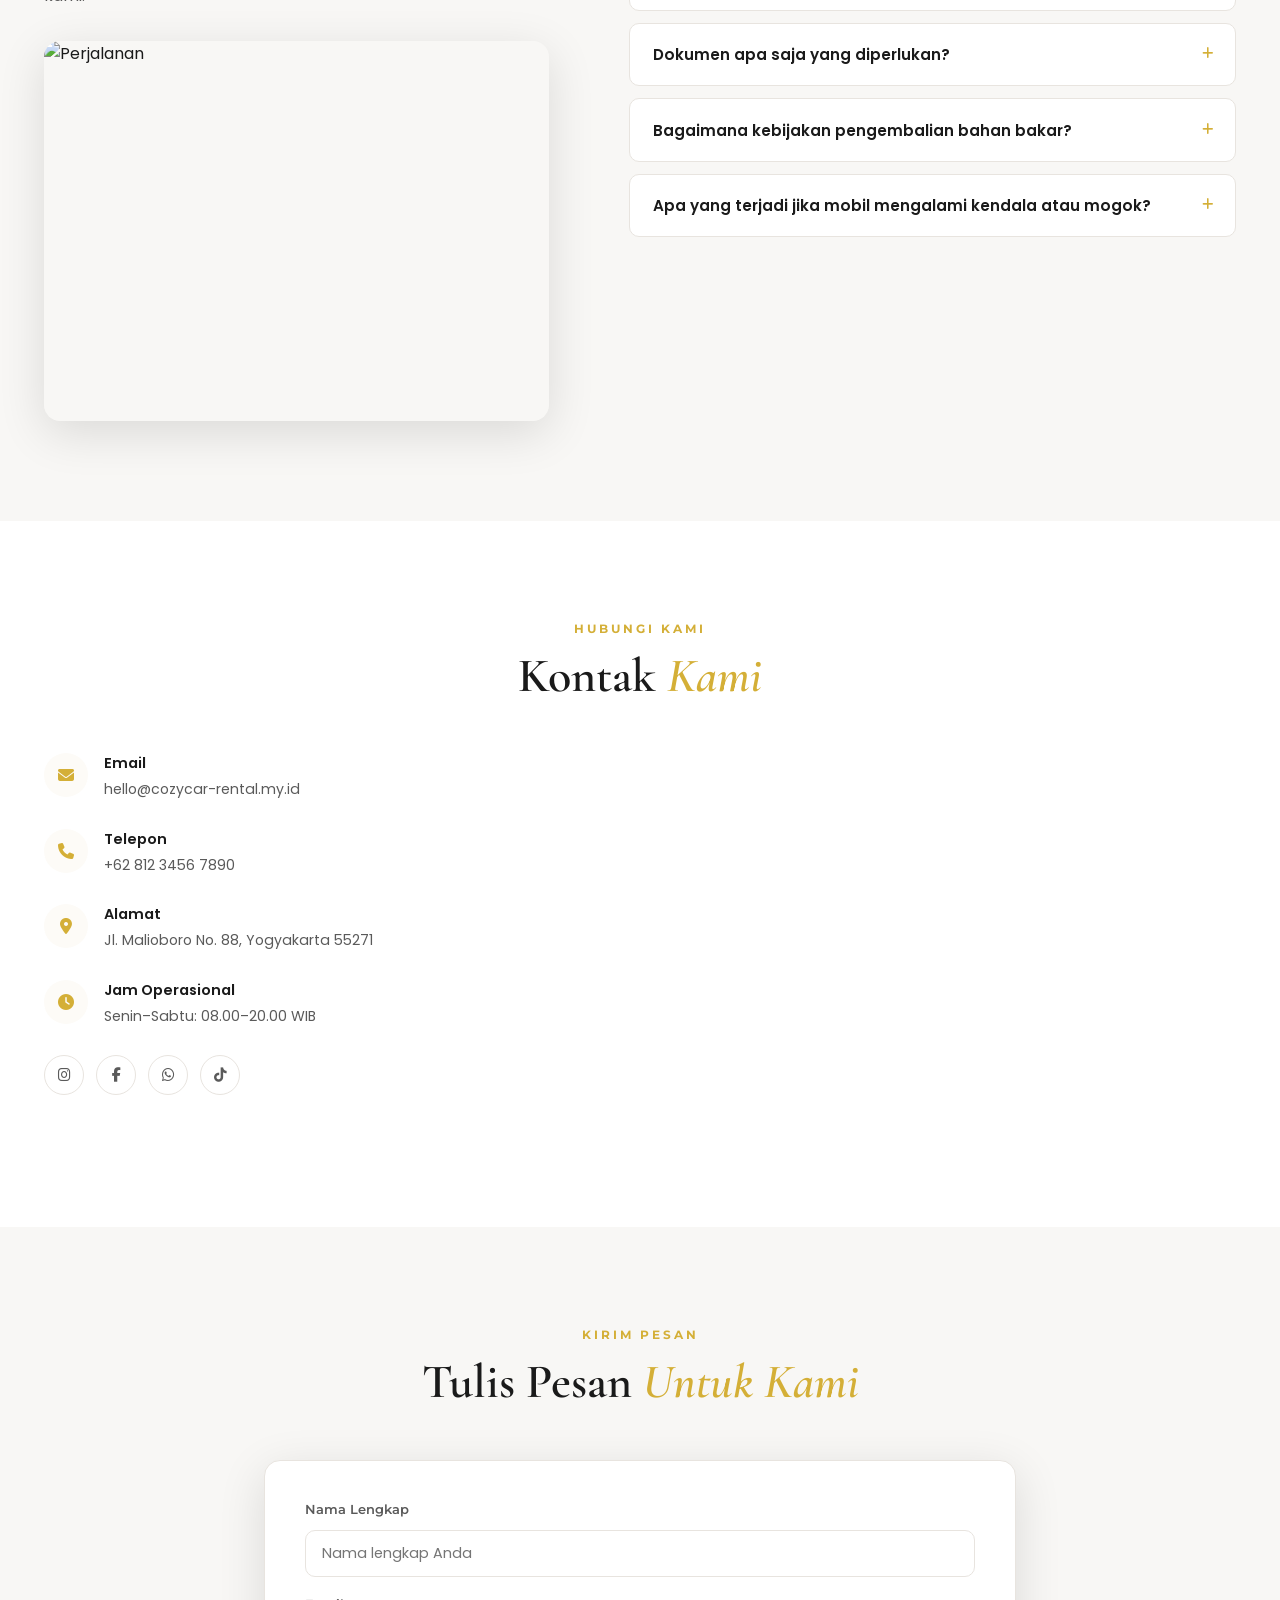
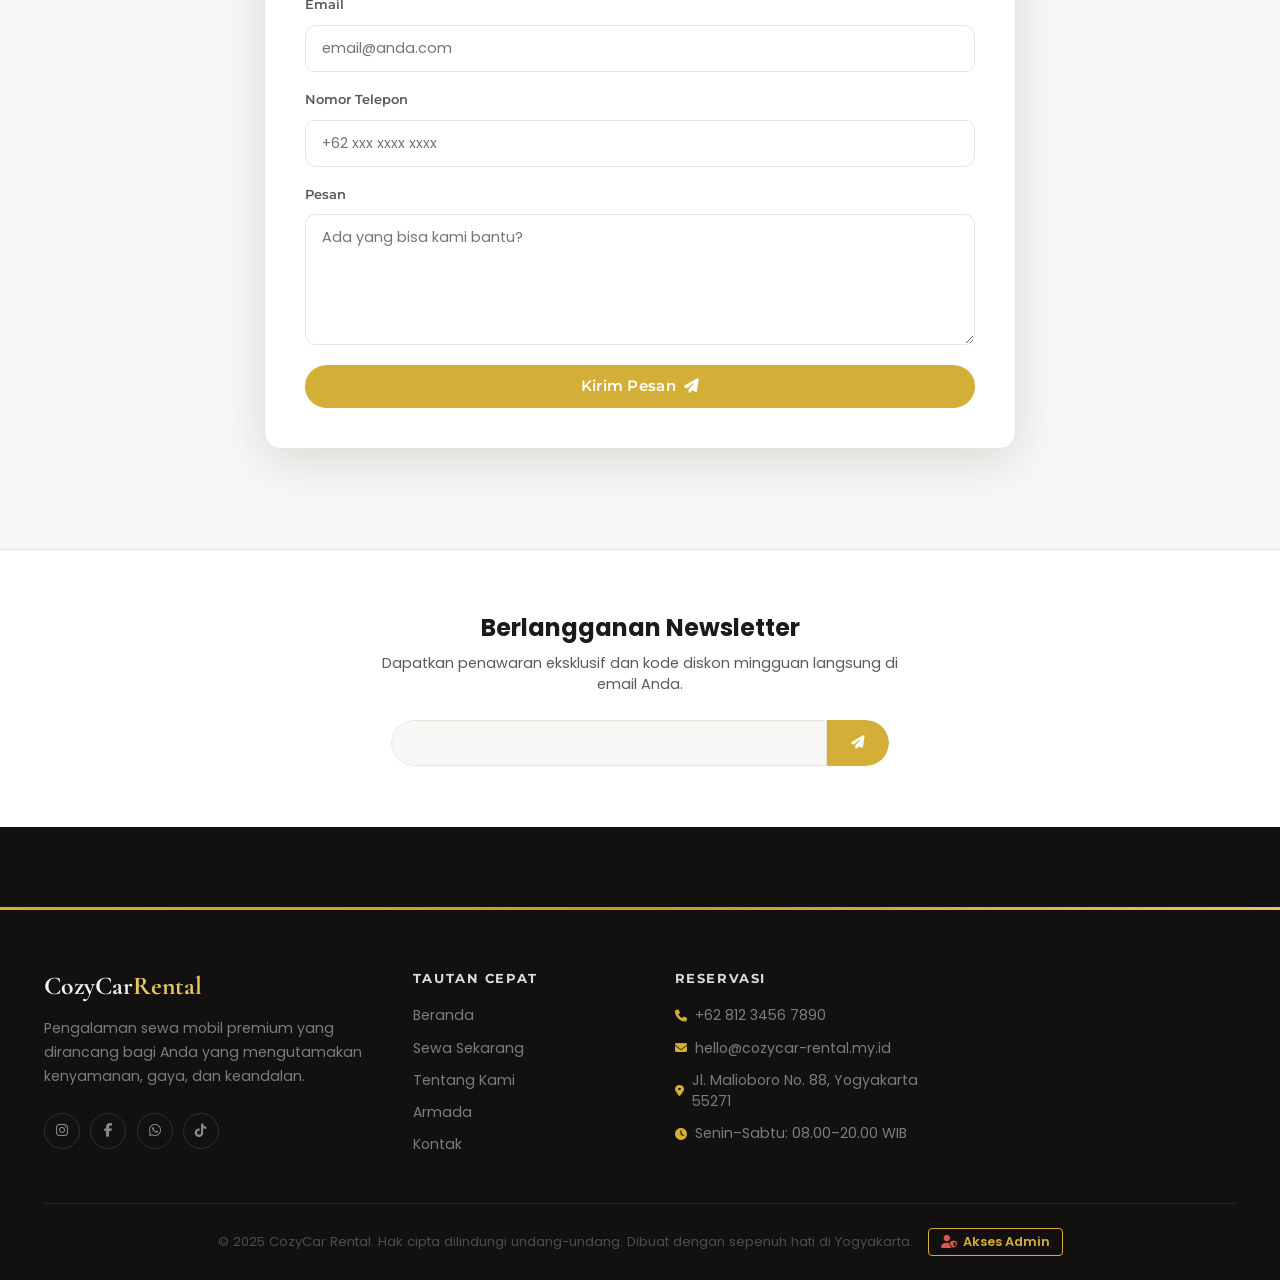
==== commit dbeba202: "fix: lower photo framing for Dimas Dwi (object-position center 10%)" ====
--- a/index.html
+++ b/index.html
@@ -918,7 +918,7 @@
               <img
                 src="assets/images/dimas.jpg"
                 alt="Dimas Dwi - CEO"
-                style="object-fit: cover; object-position: center 30%"
+                style="object-fit: cover; object-position: center 10%"
               />
             </div>
             <div class="team-info">
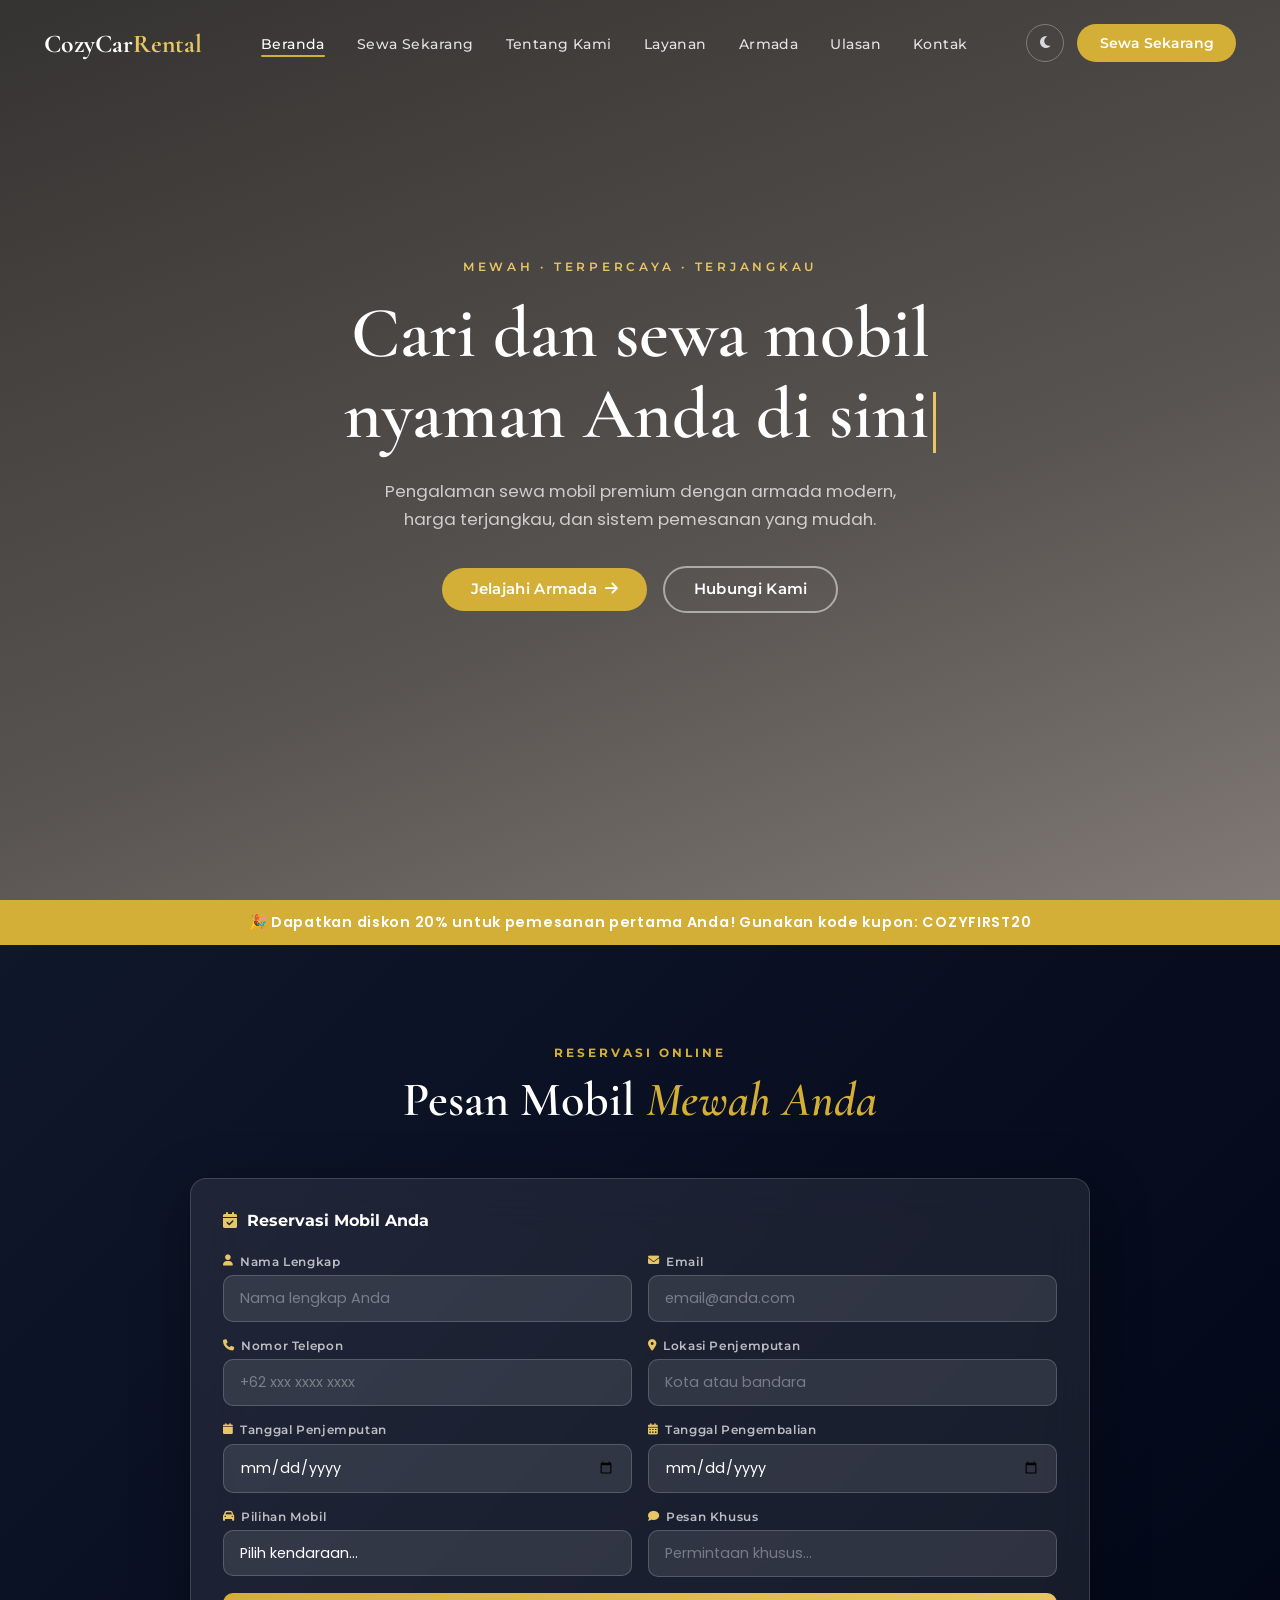
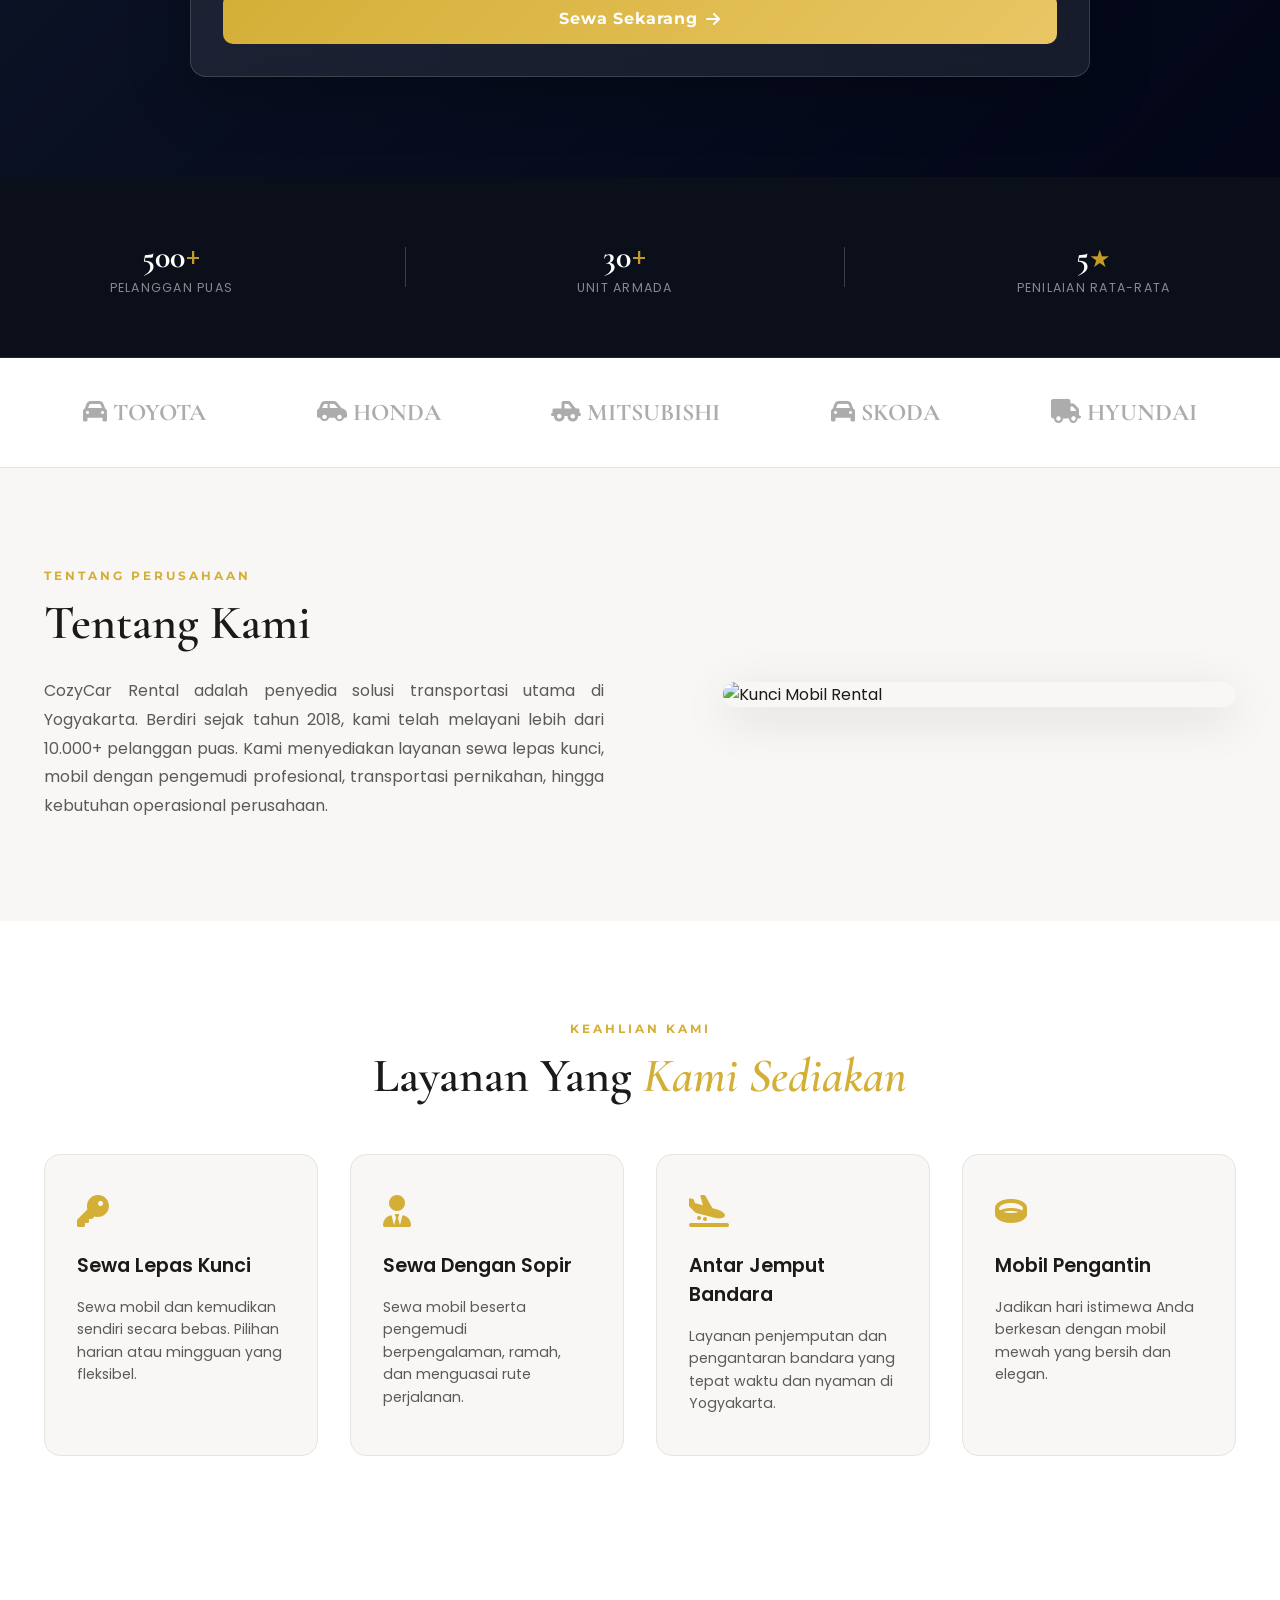
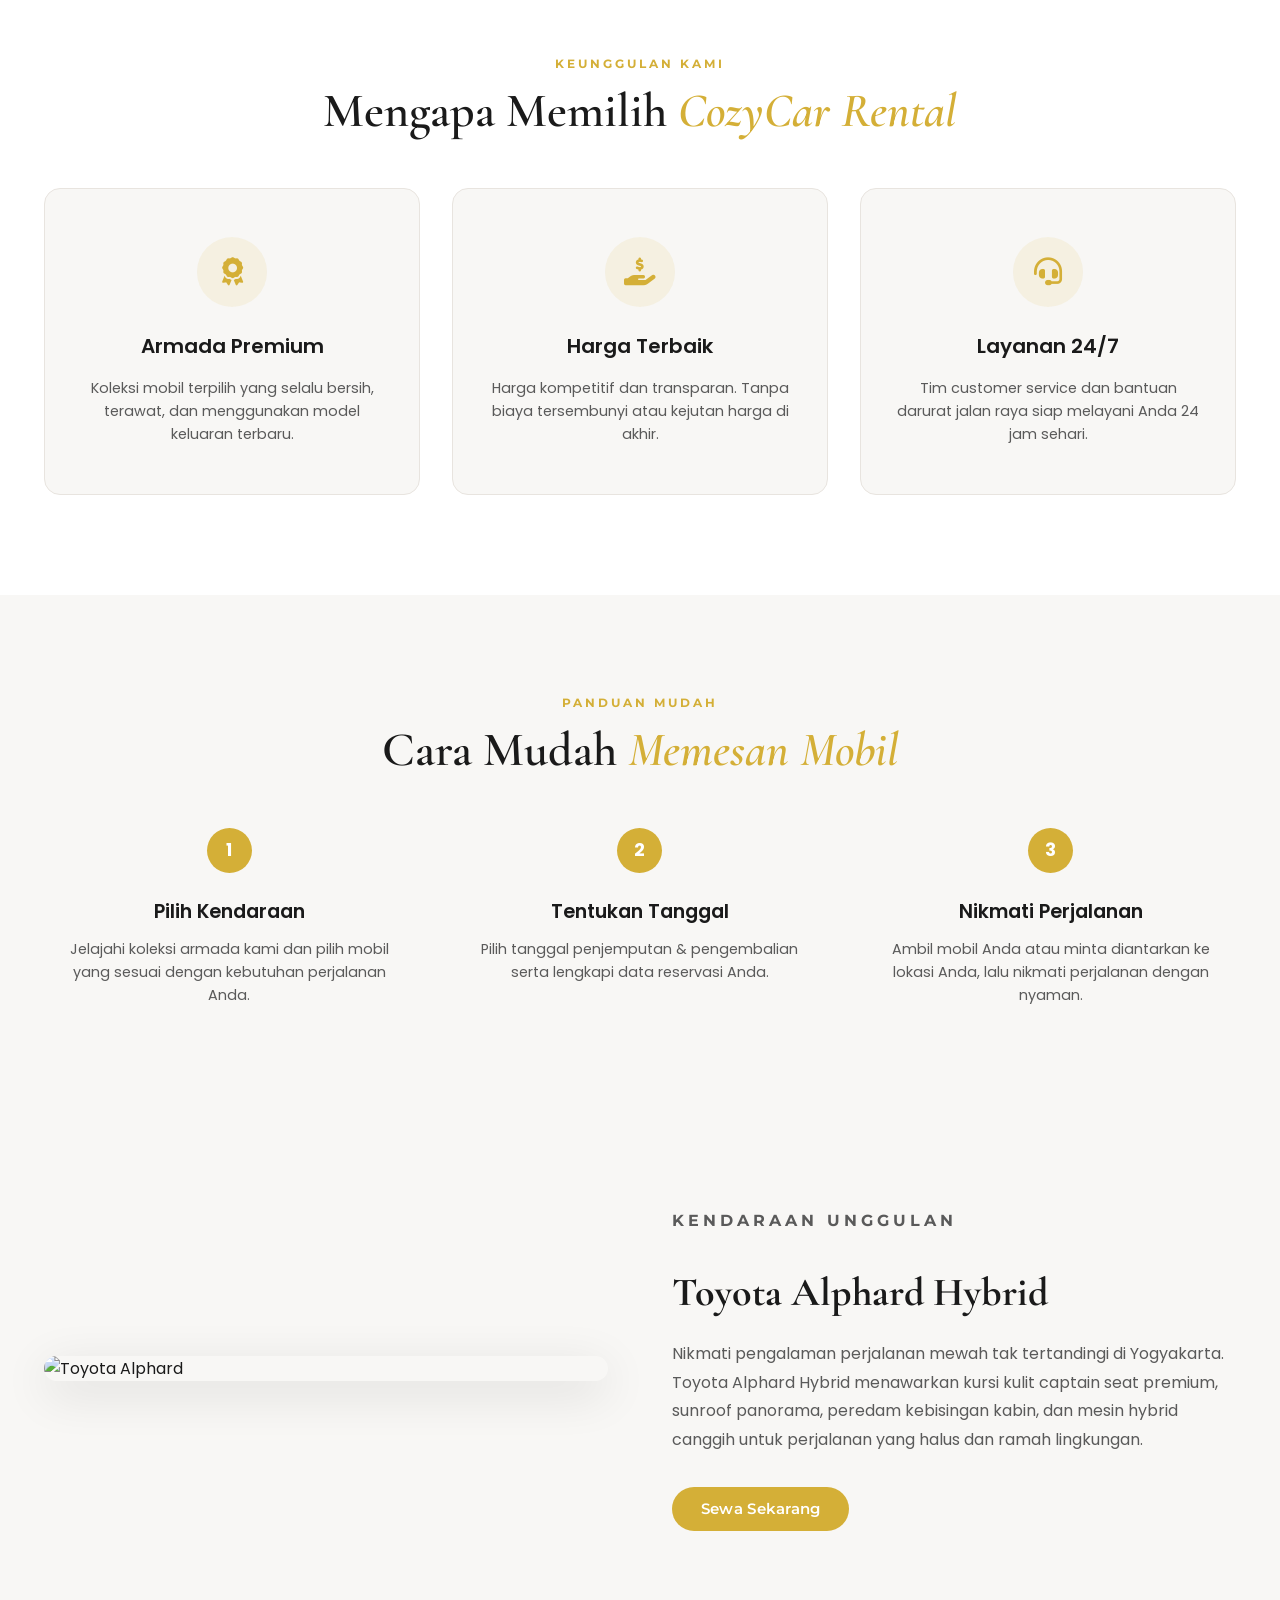
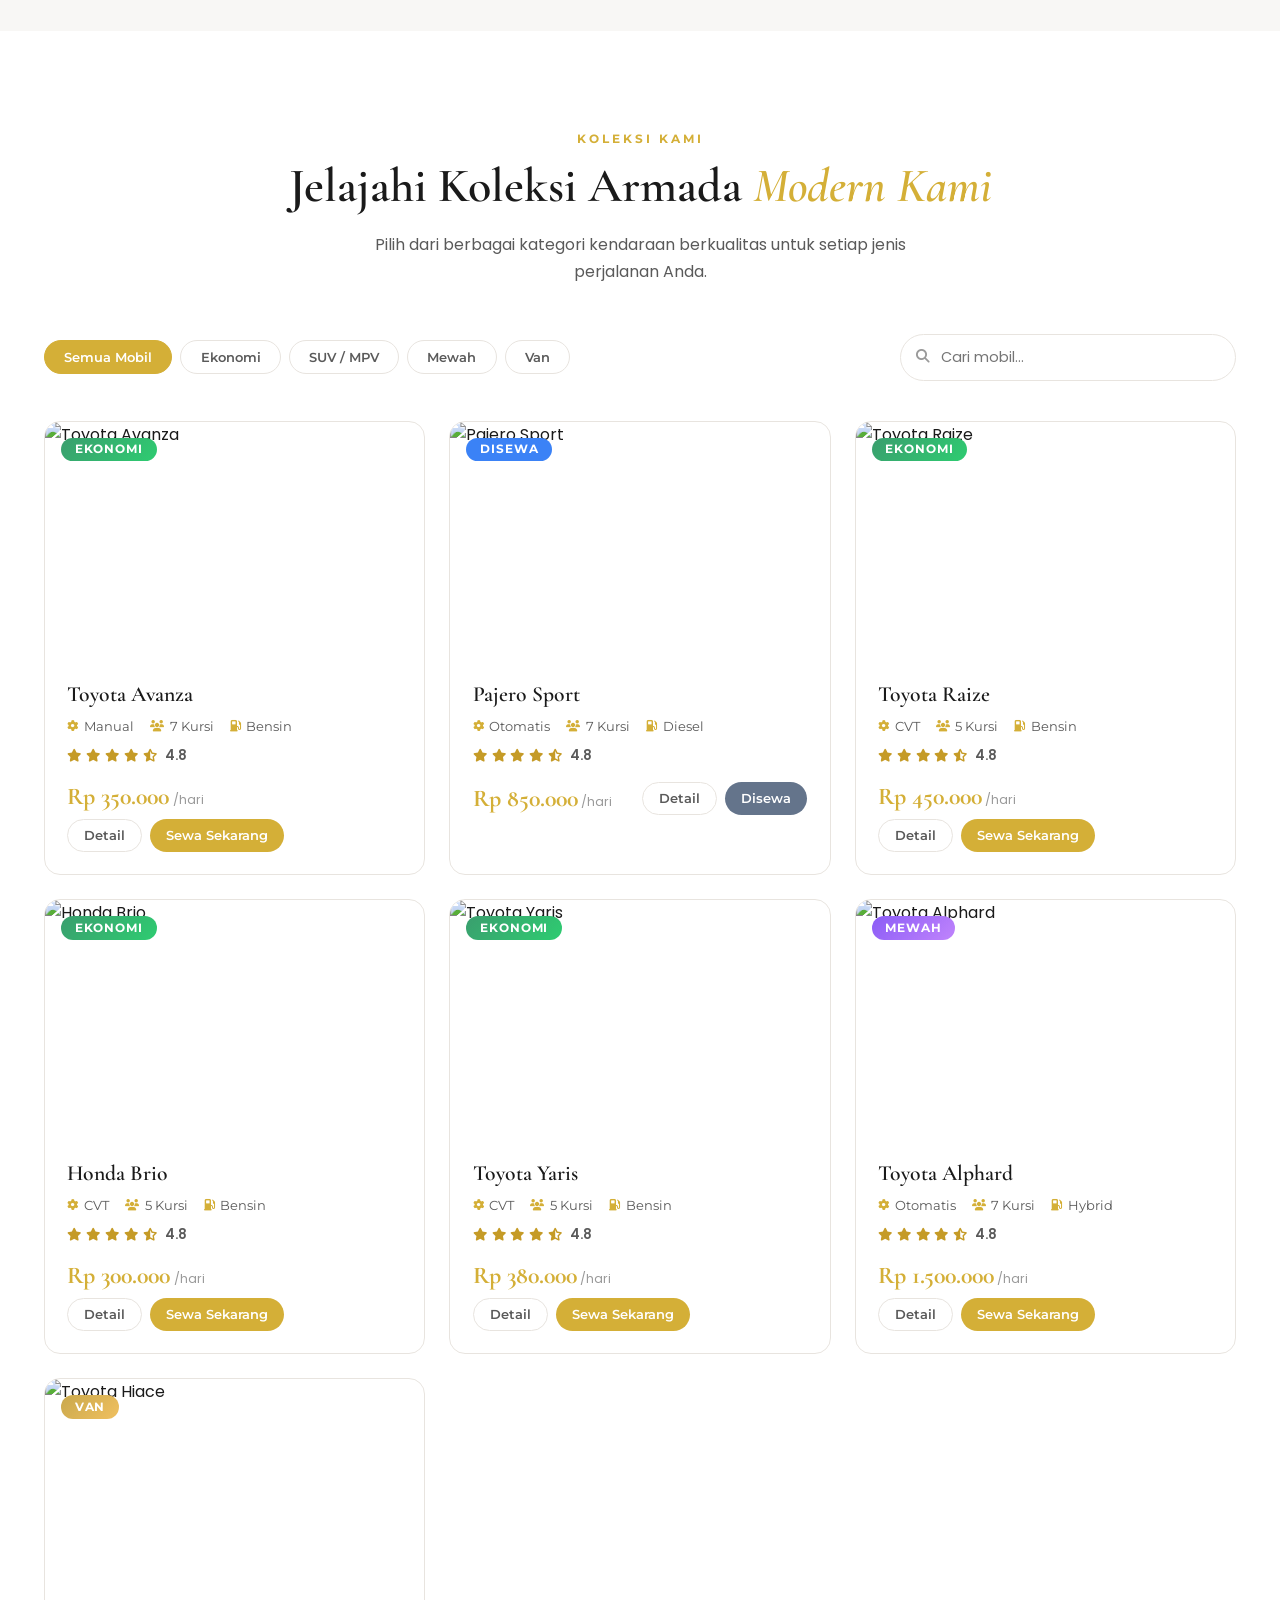
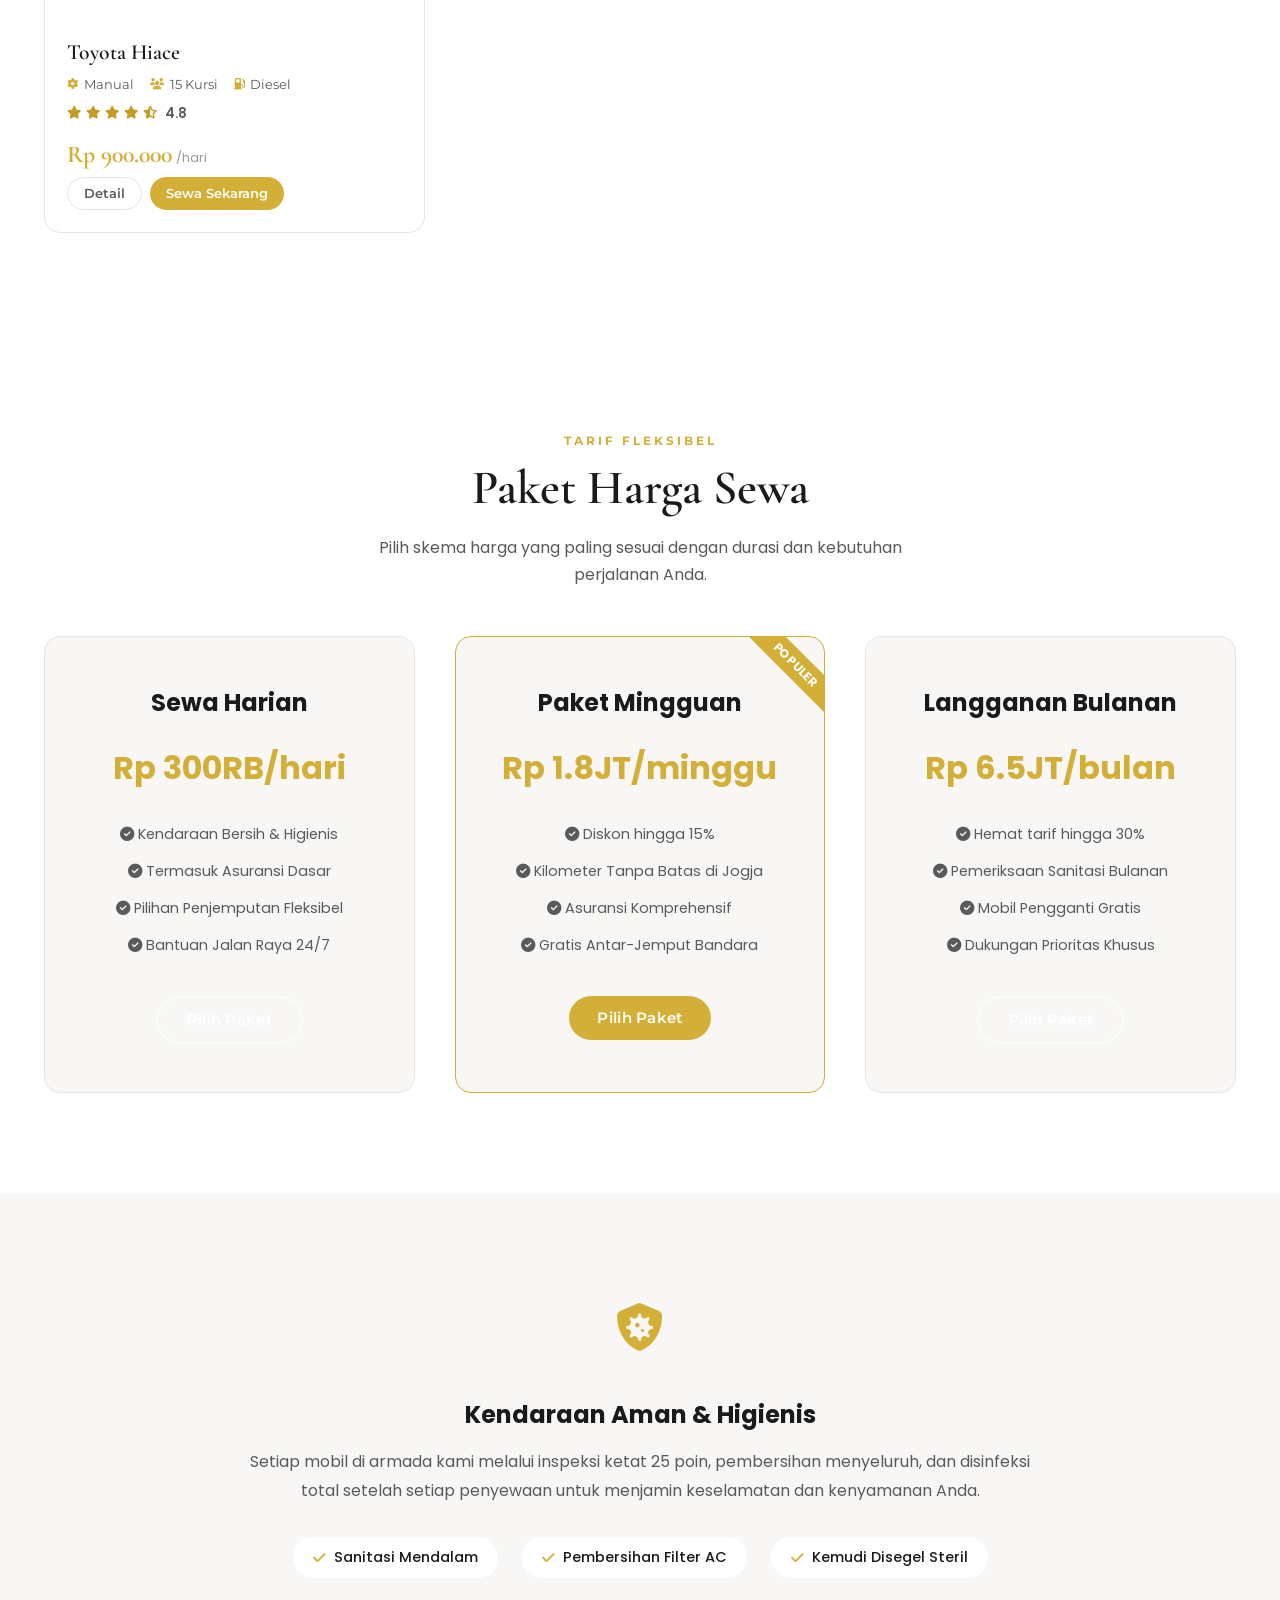
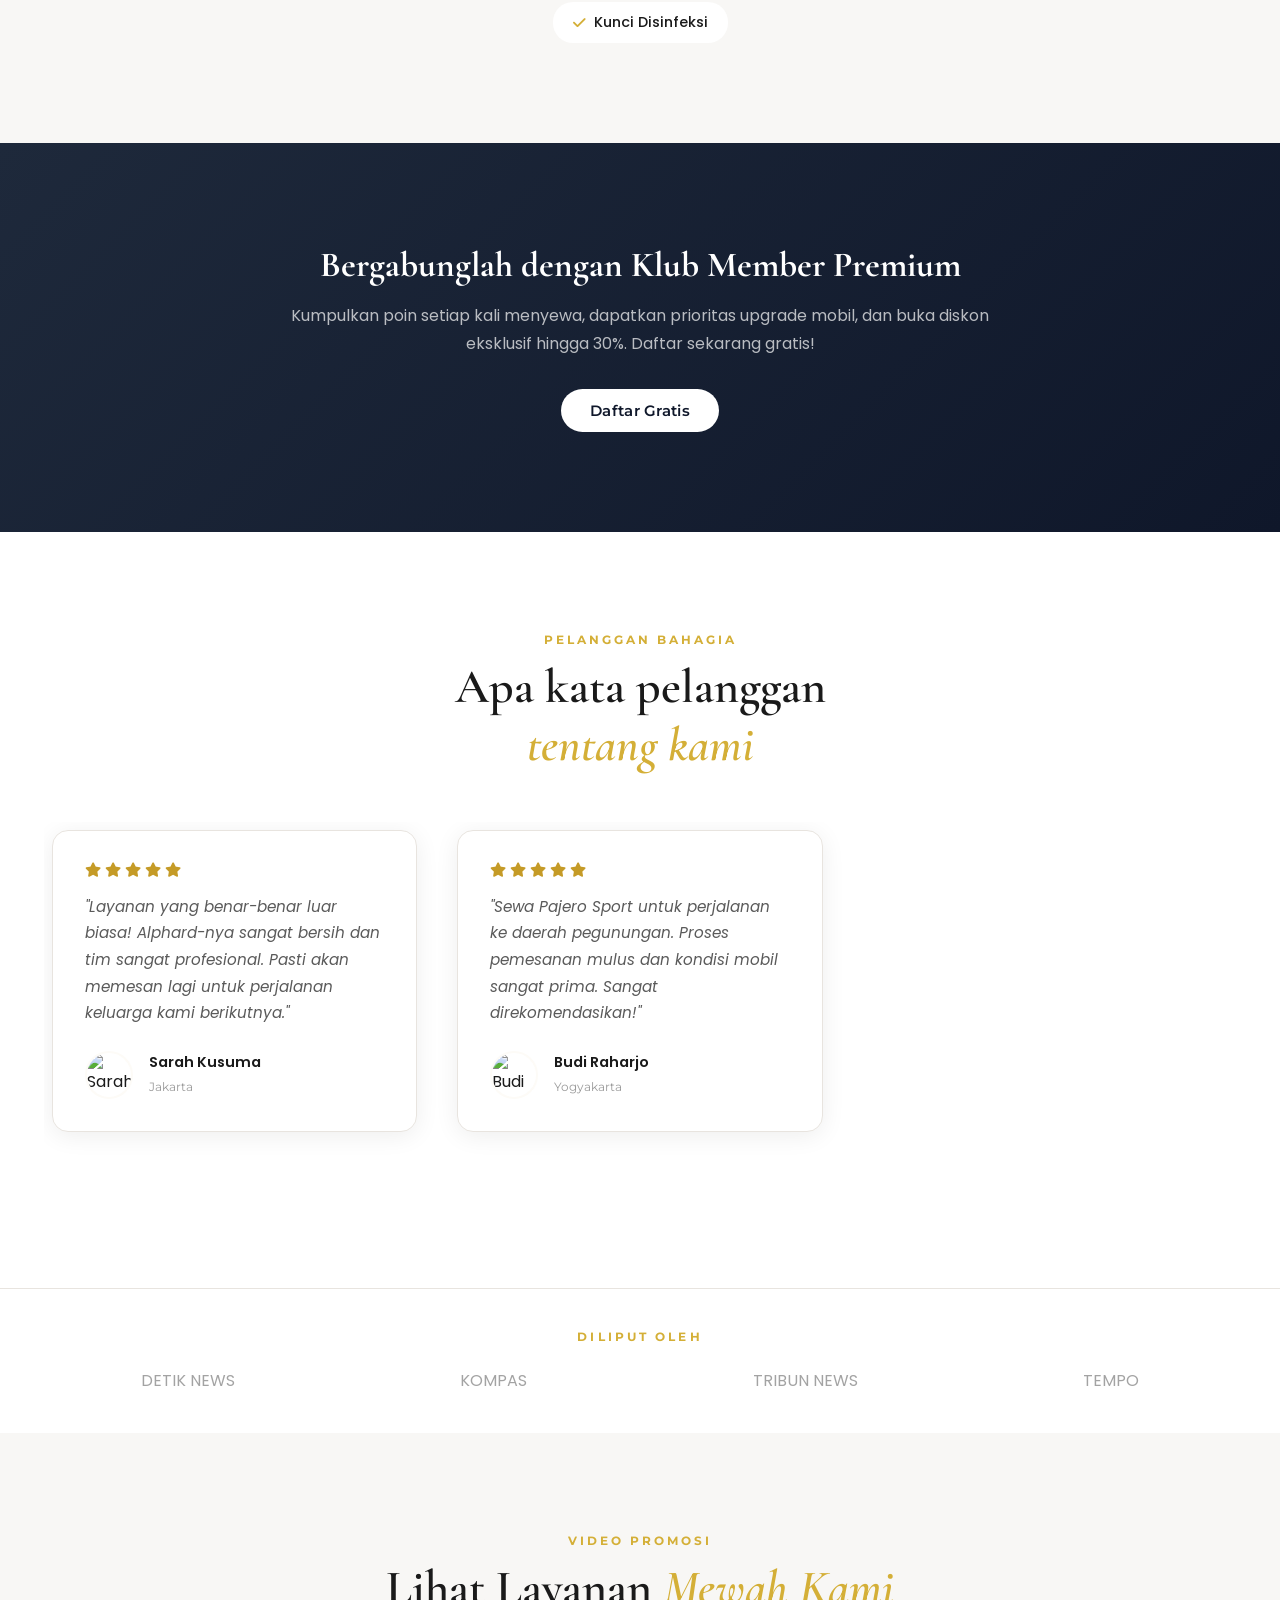
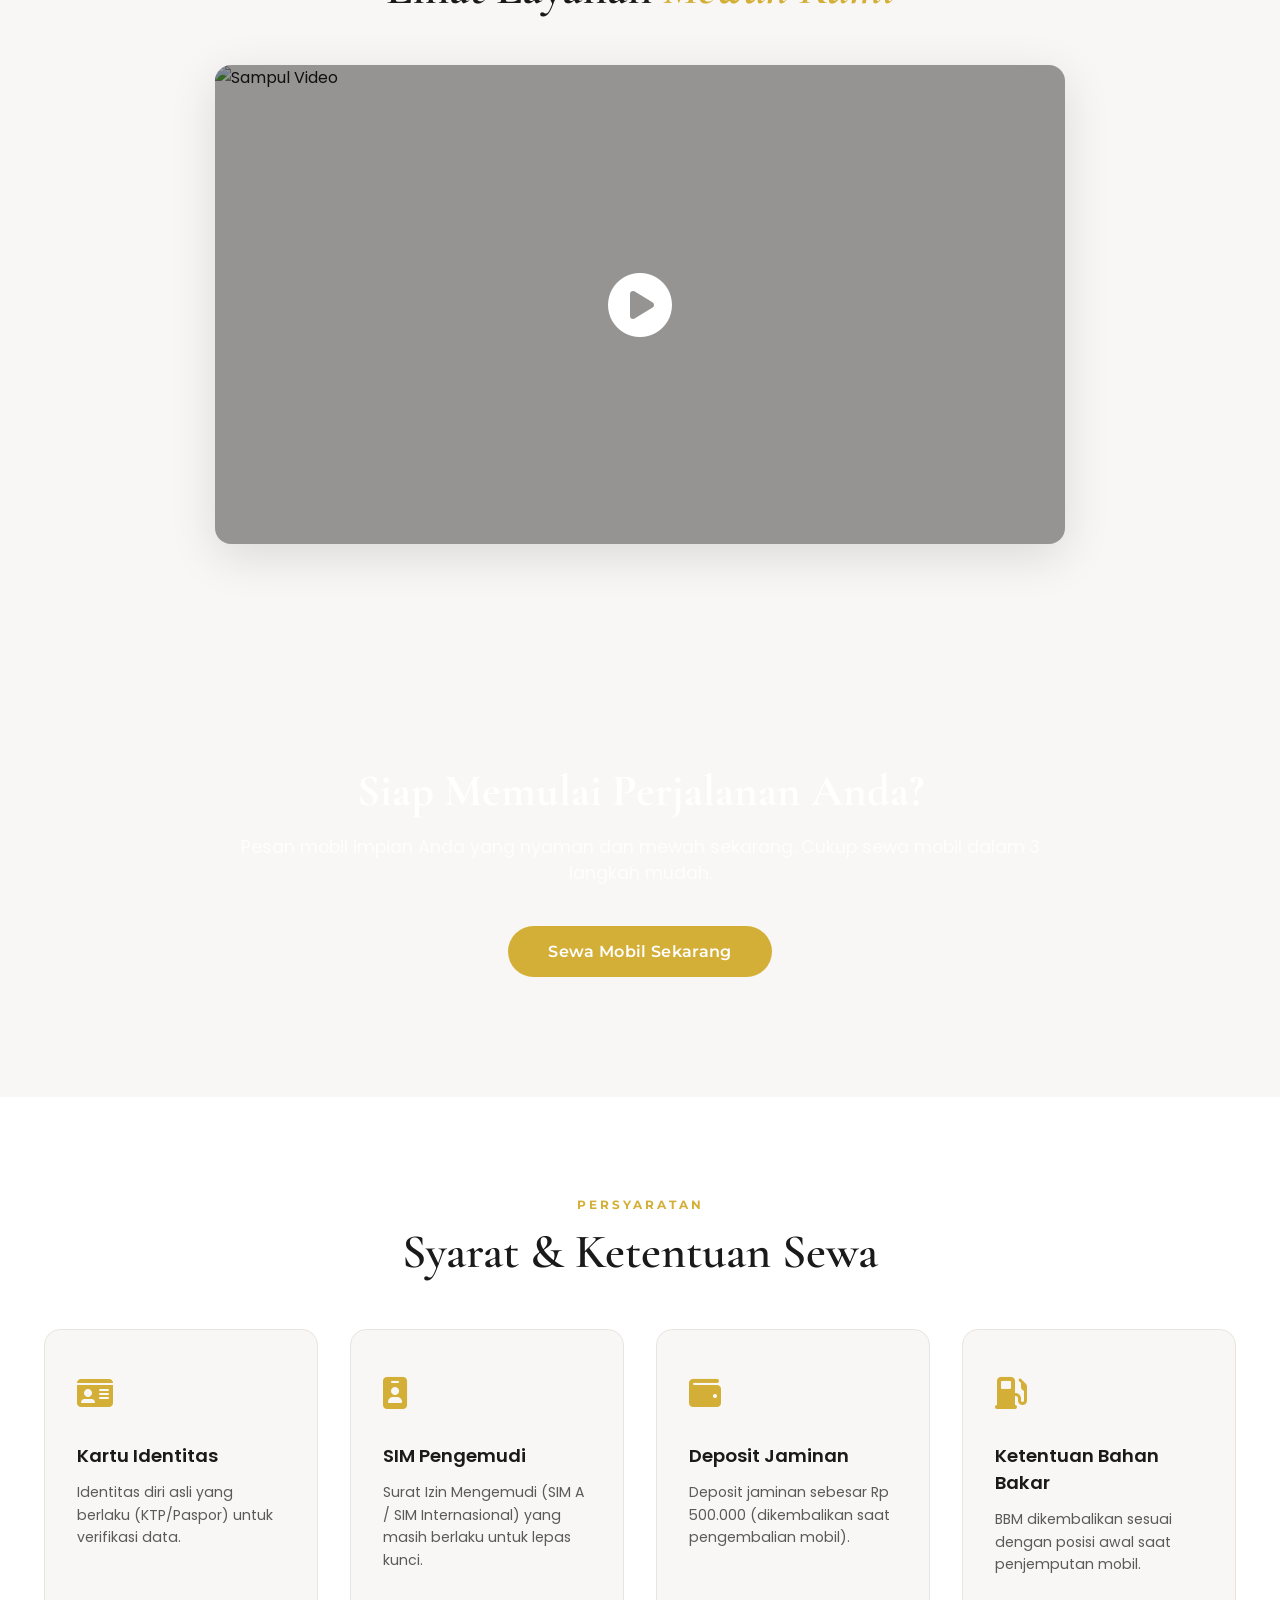
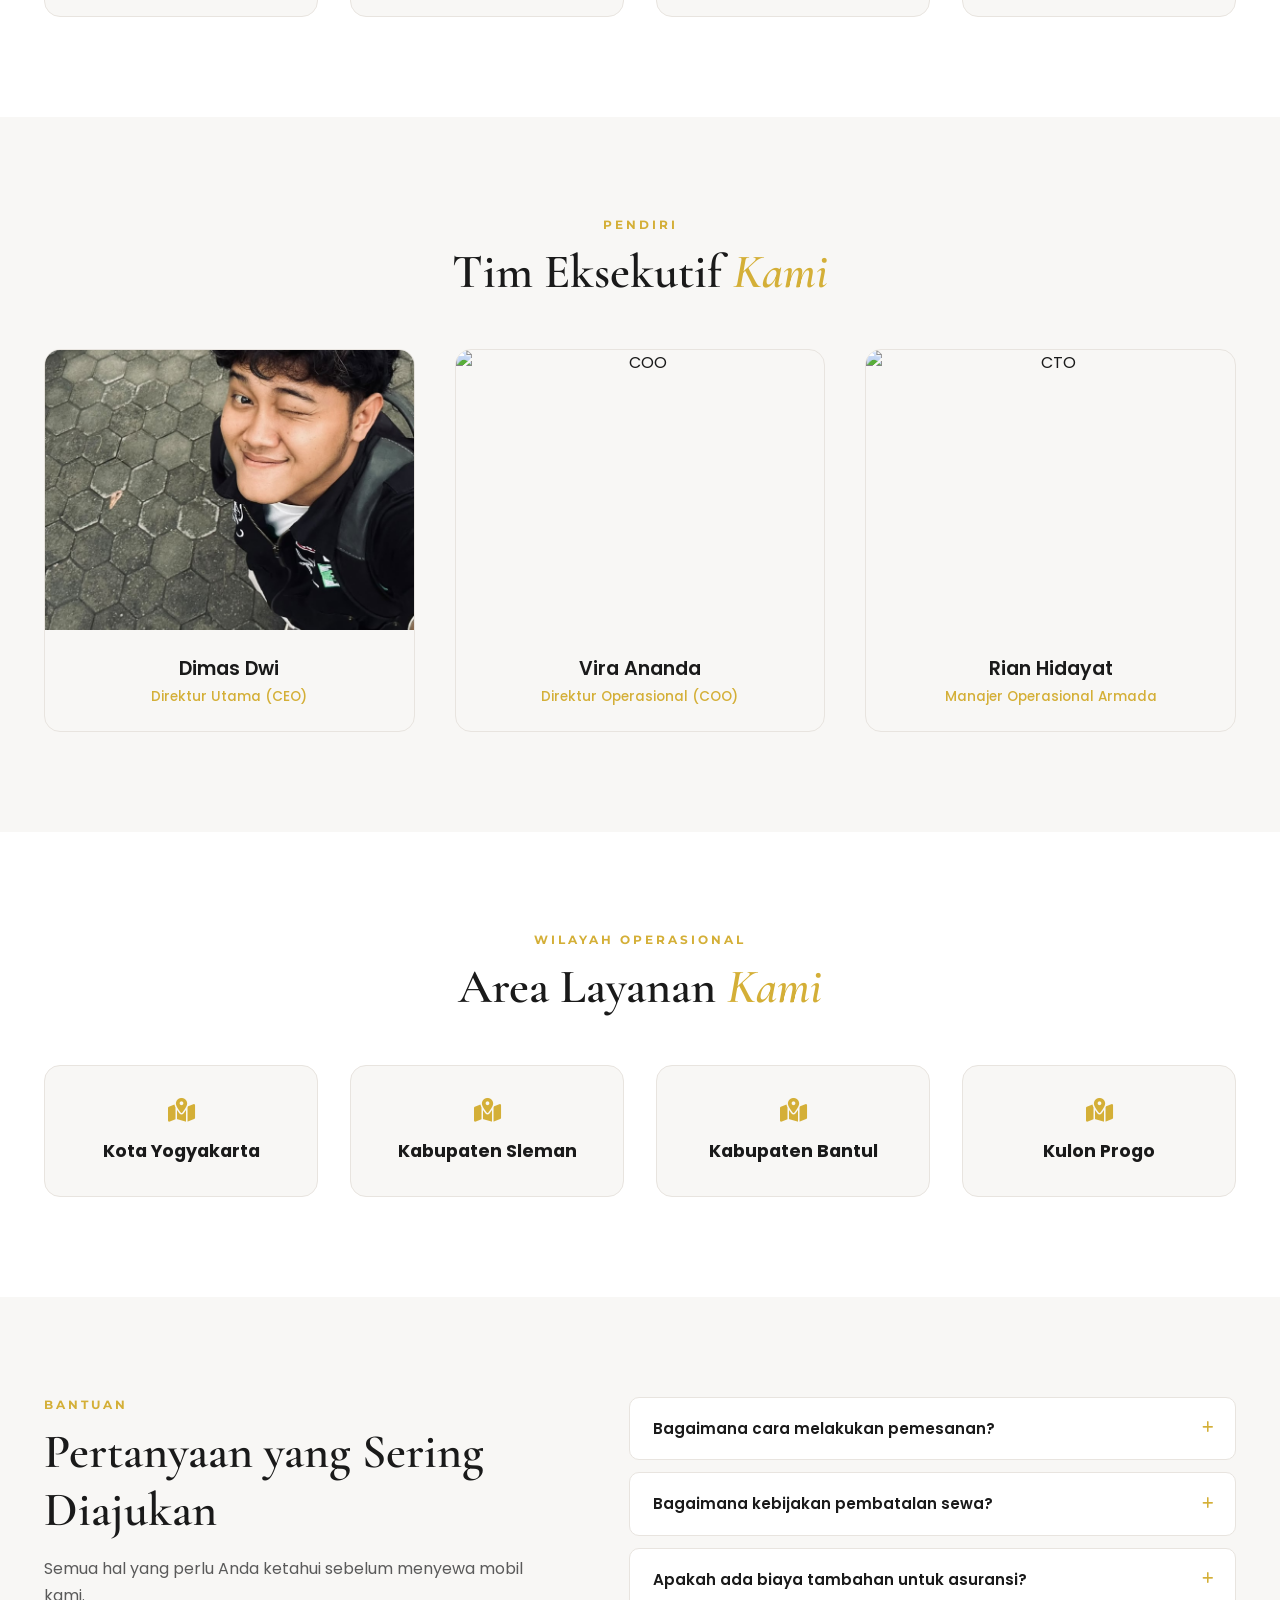
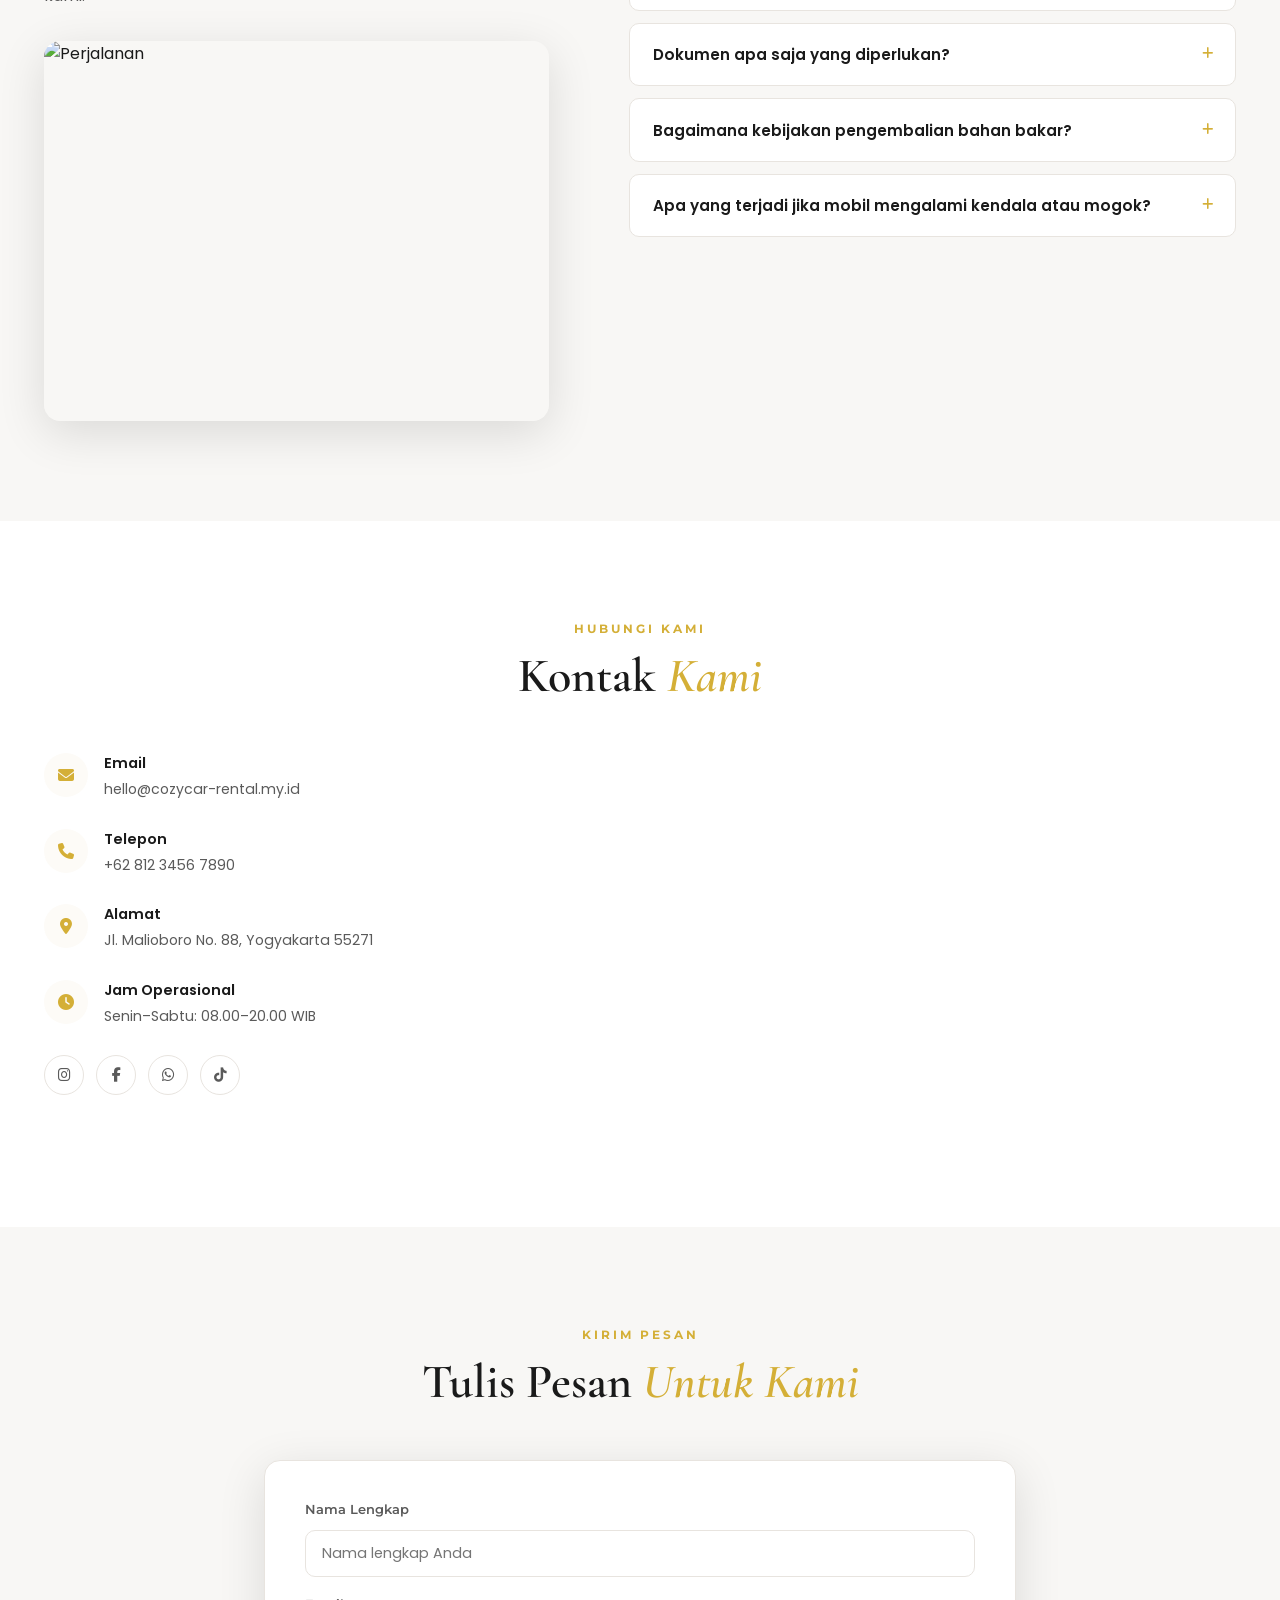
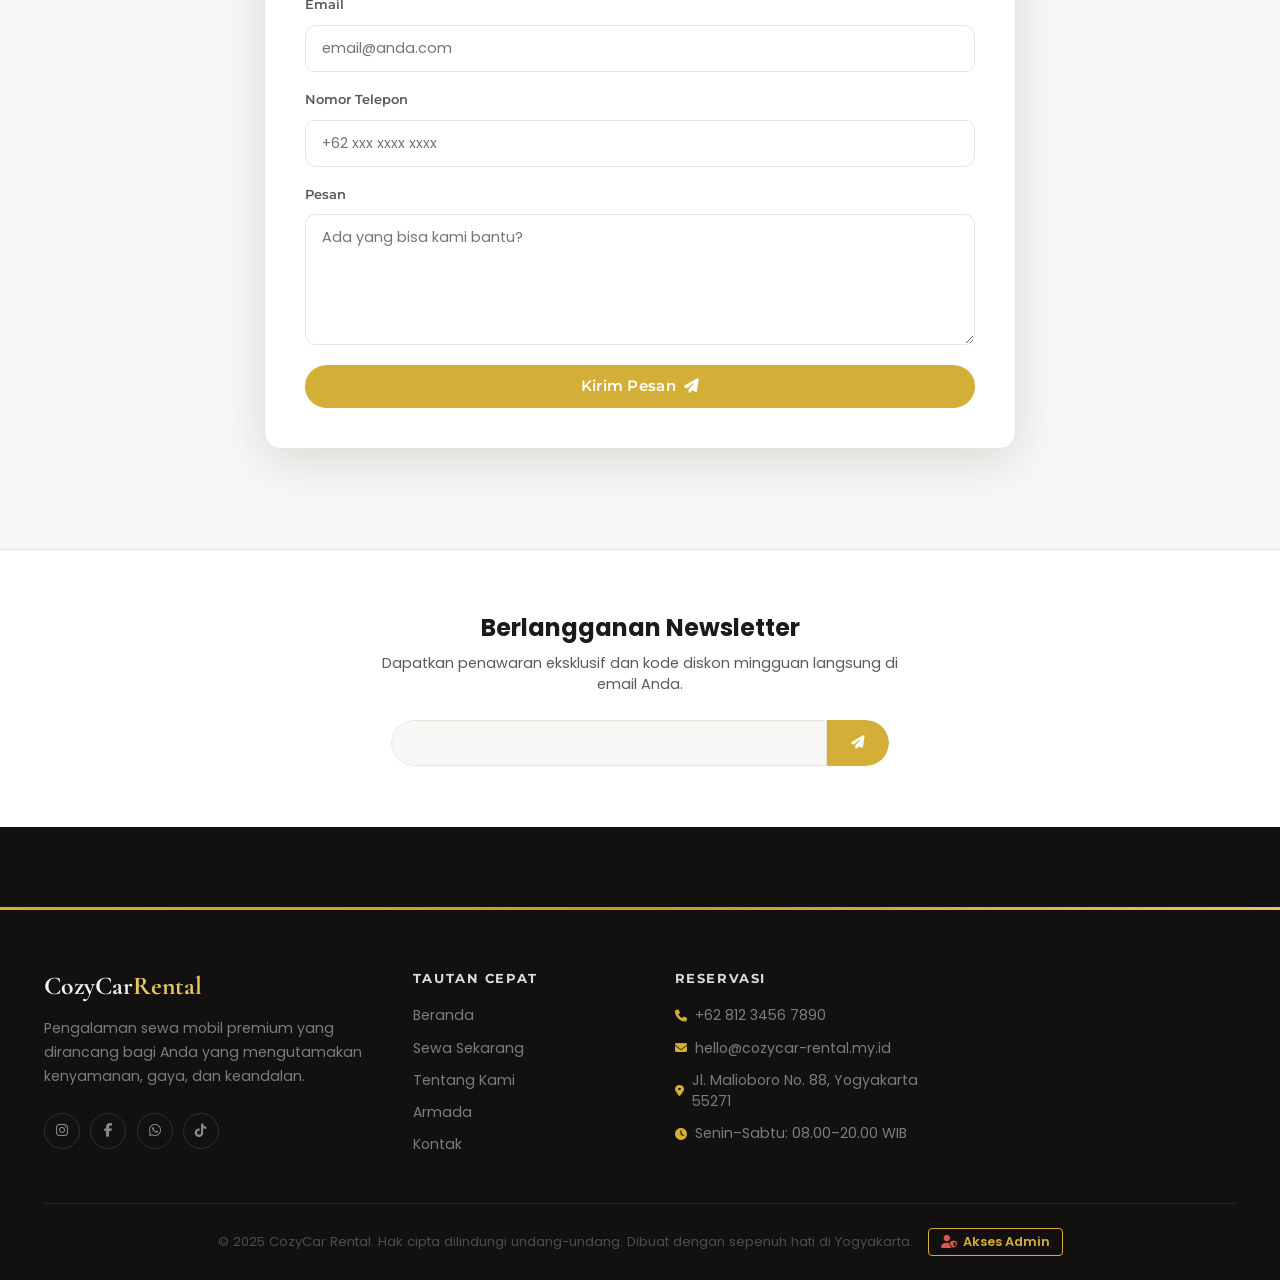
==== commit 0a71b21d: "fix: set object-position center 85% to focus on Dimas face and jacket" ====
--- a/index.html
+++ b/index.html
@@ -918,7 +918,7 @@
               <img
                 src="assets/images/dimas.jpg"
                 alt="Dimas Dwi - CEO"
-                style="object-fit: cover; object-position: center 10%"
+                style="object-fit: cover; object-position: center 85%"
               />
             </div>
             <div class="team-info">
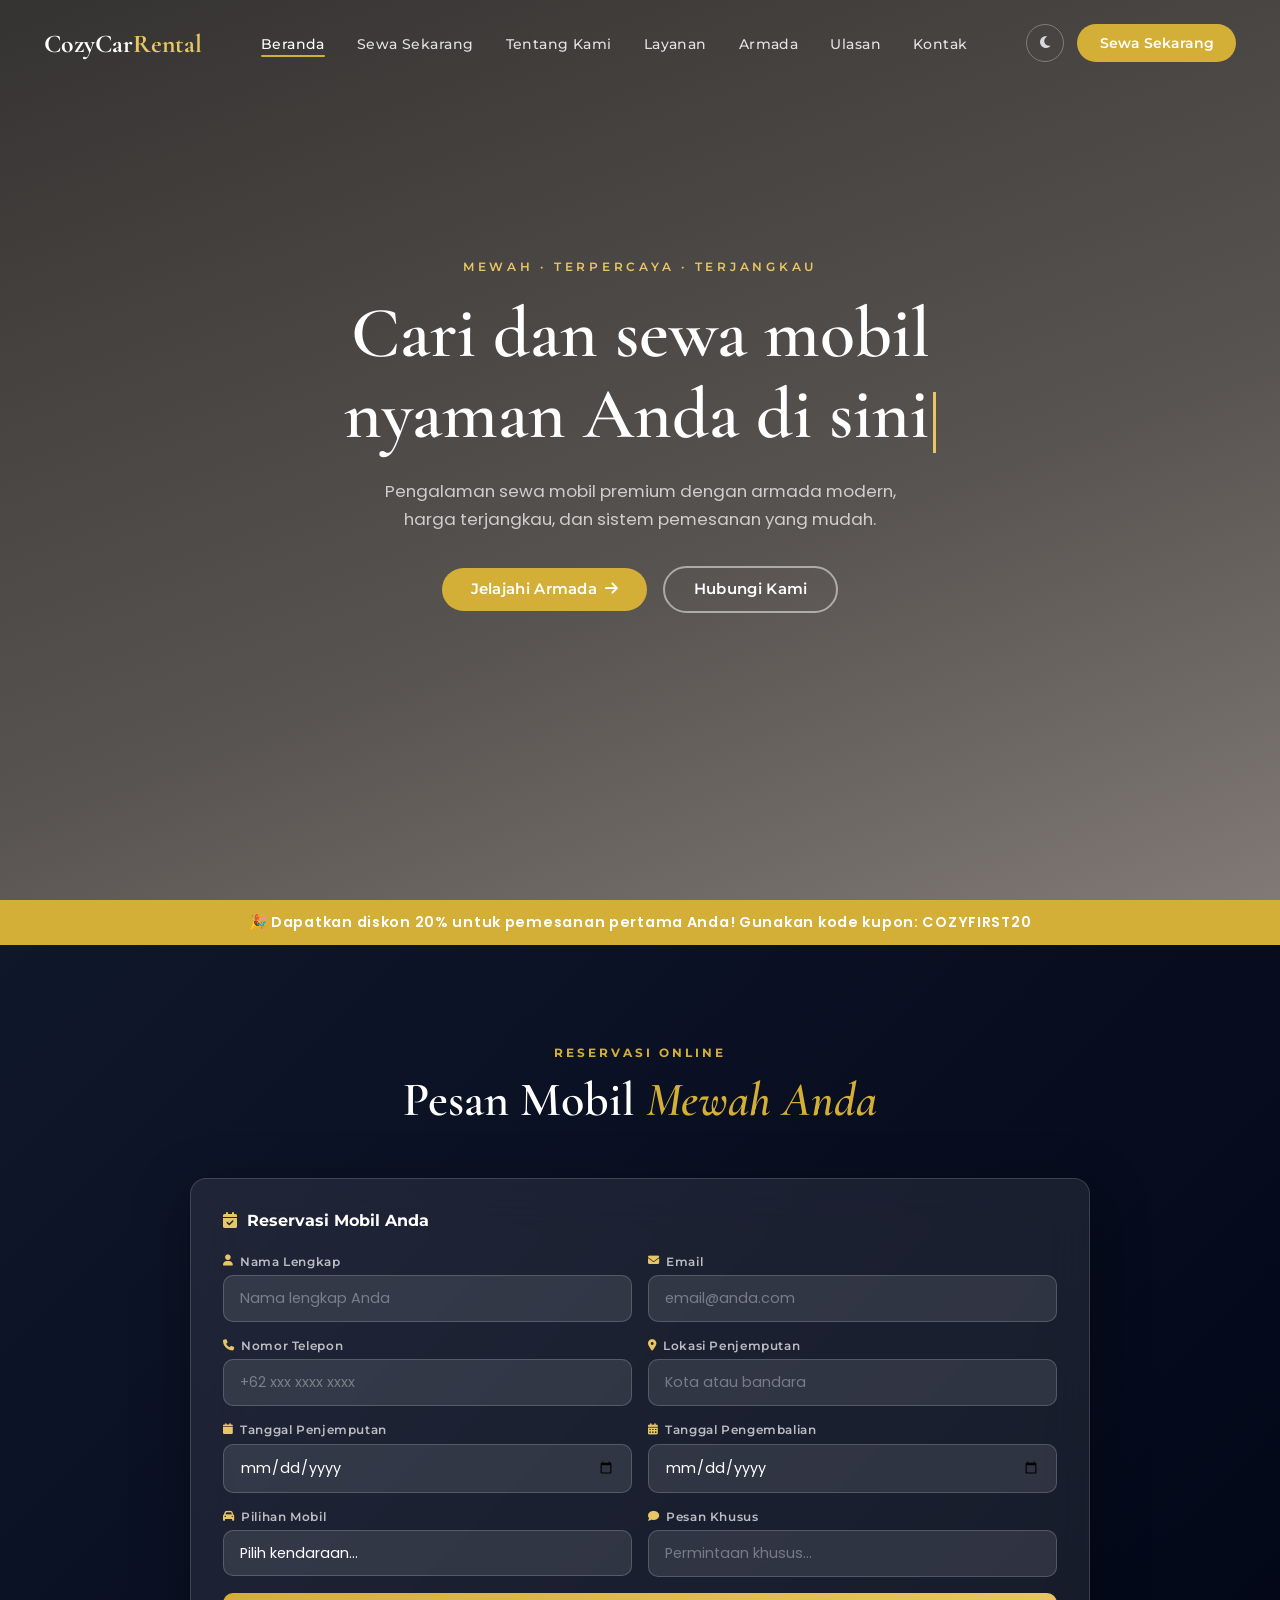
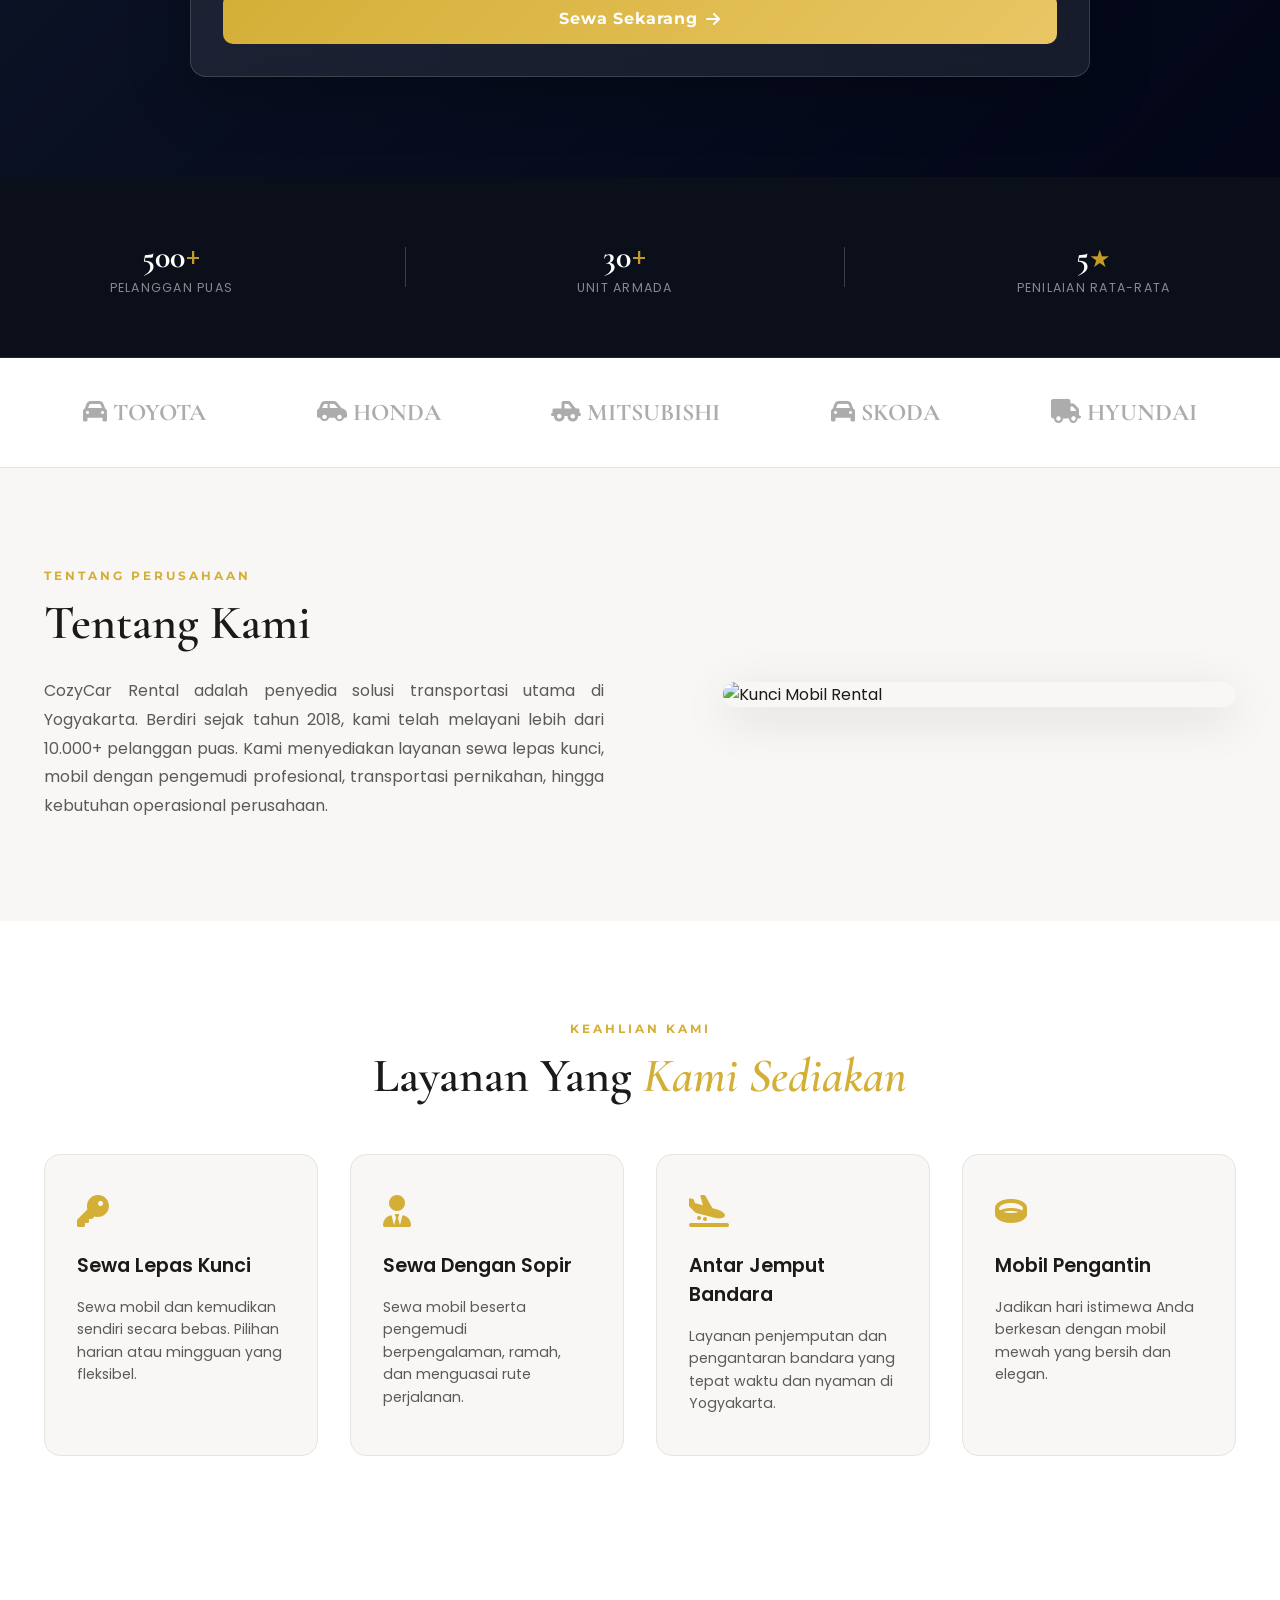
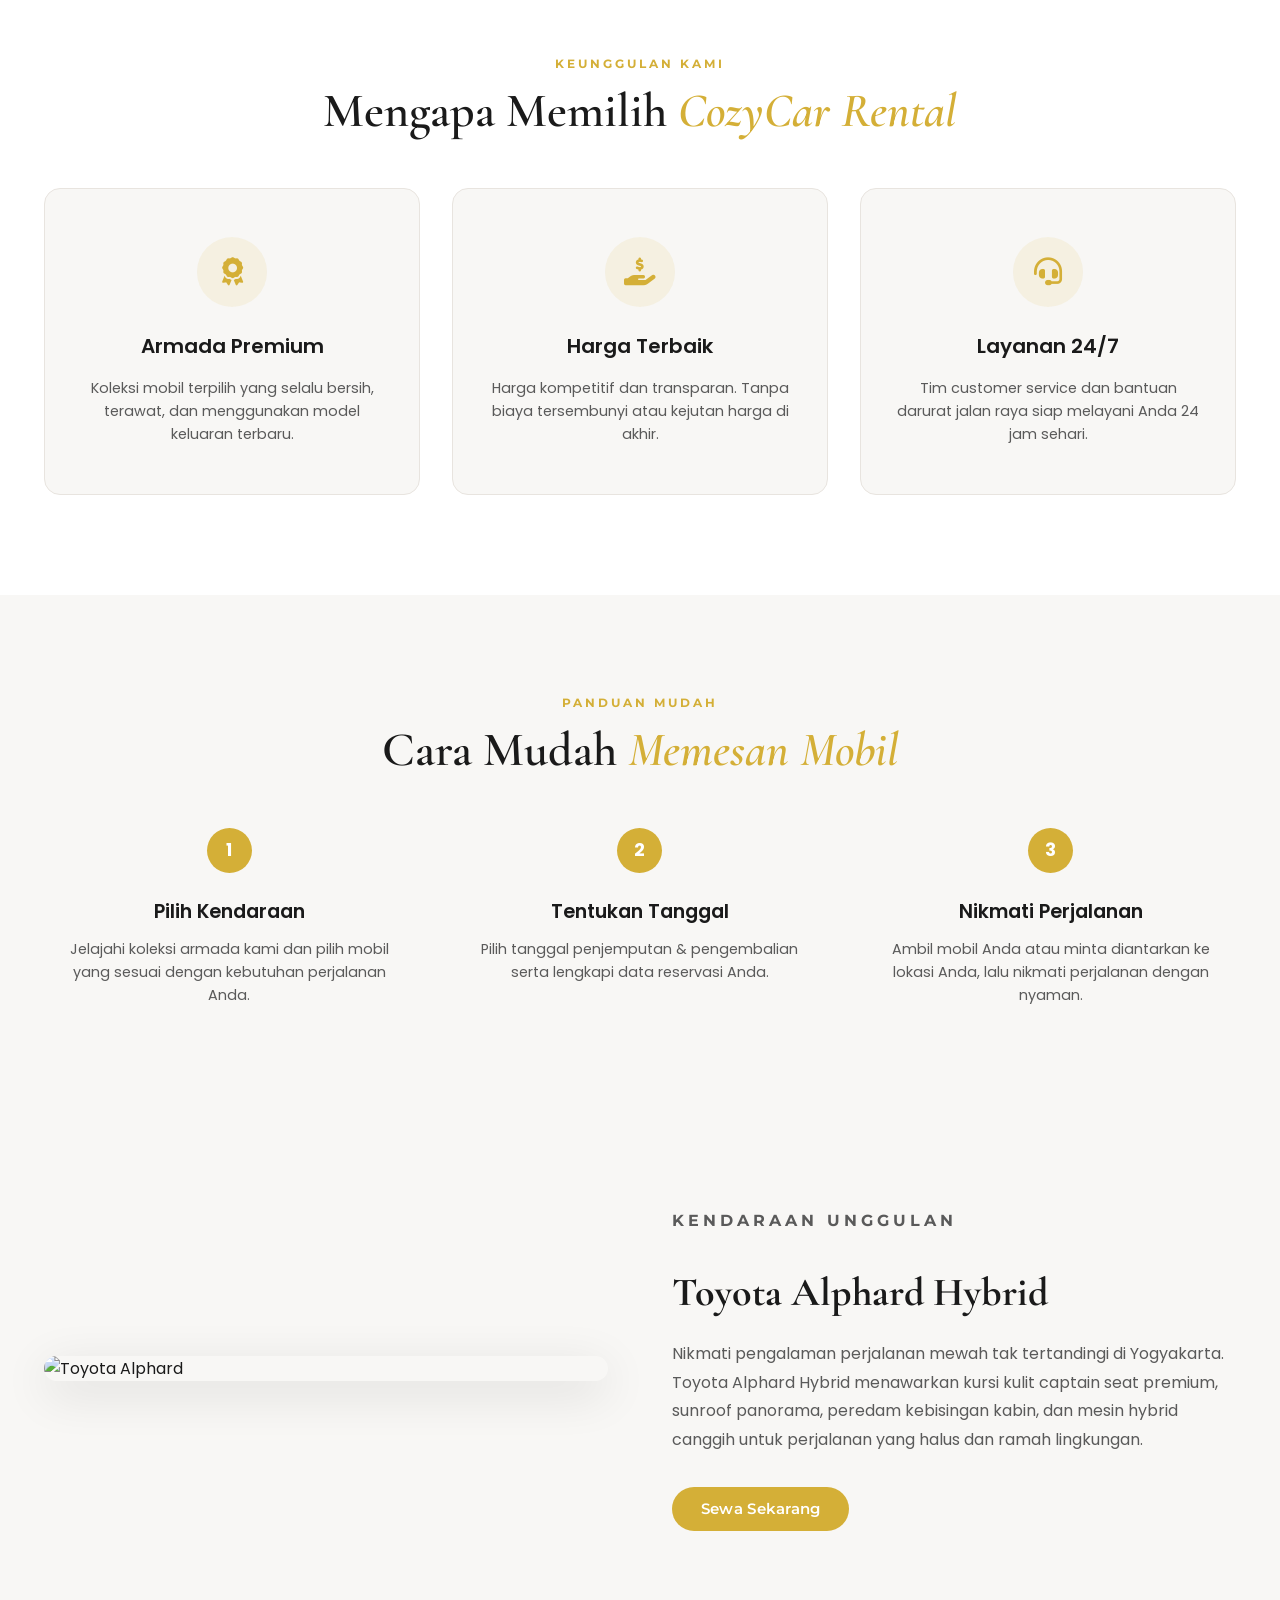
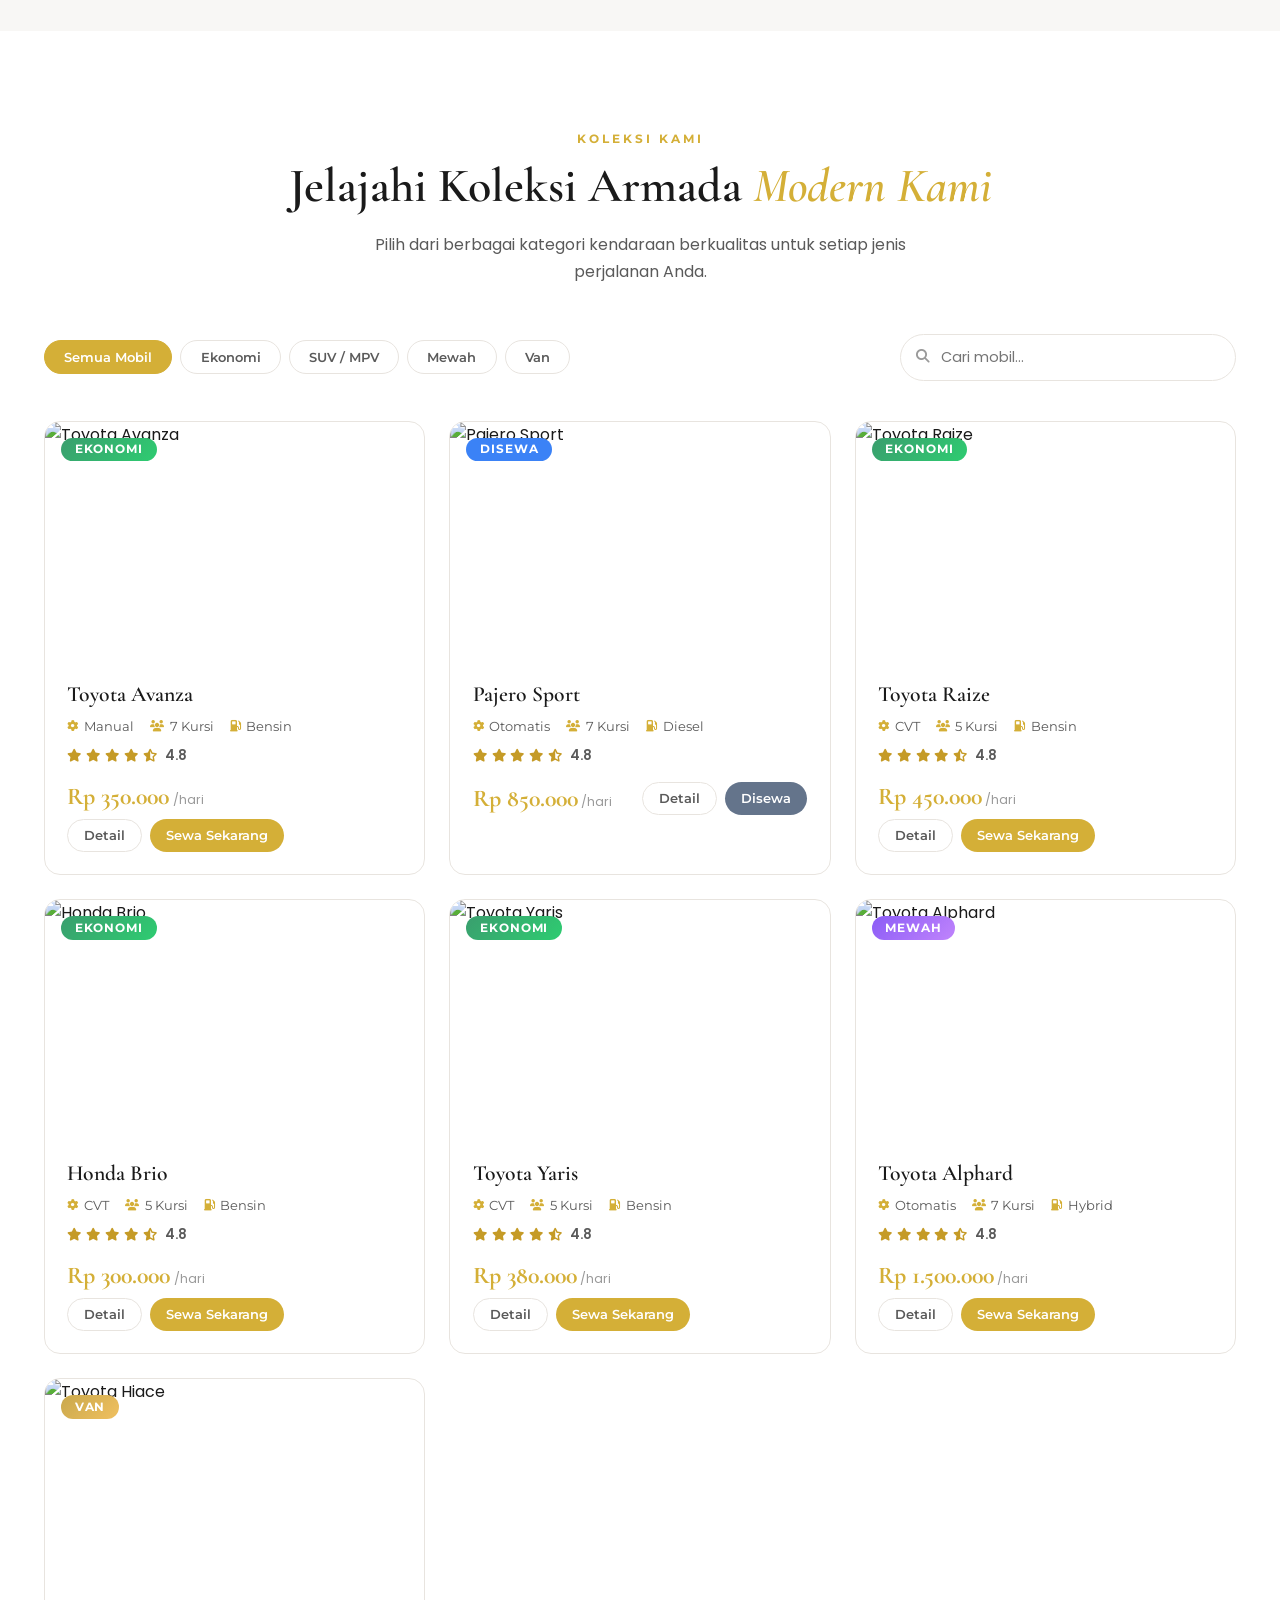
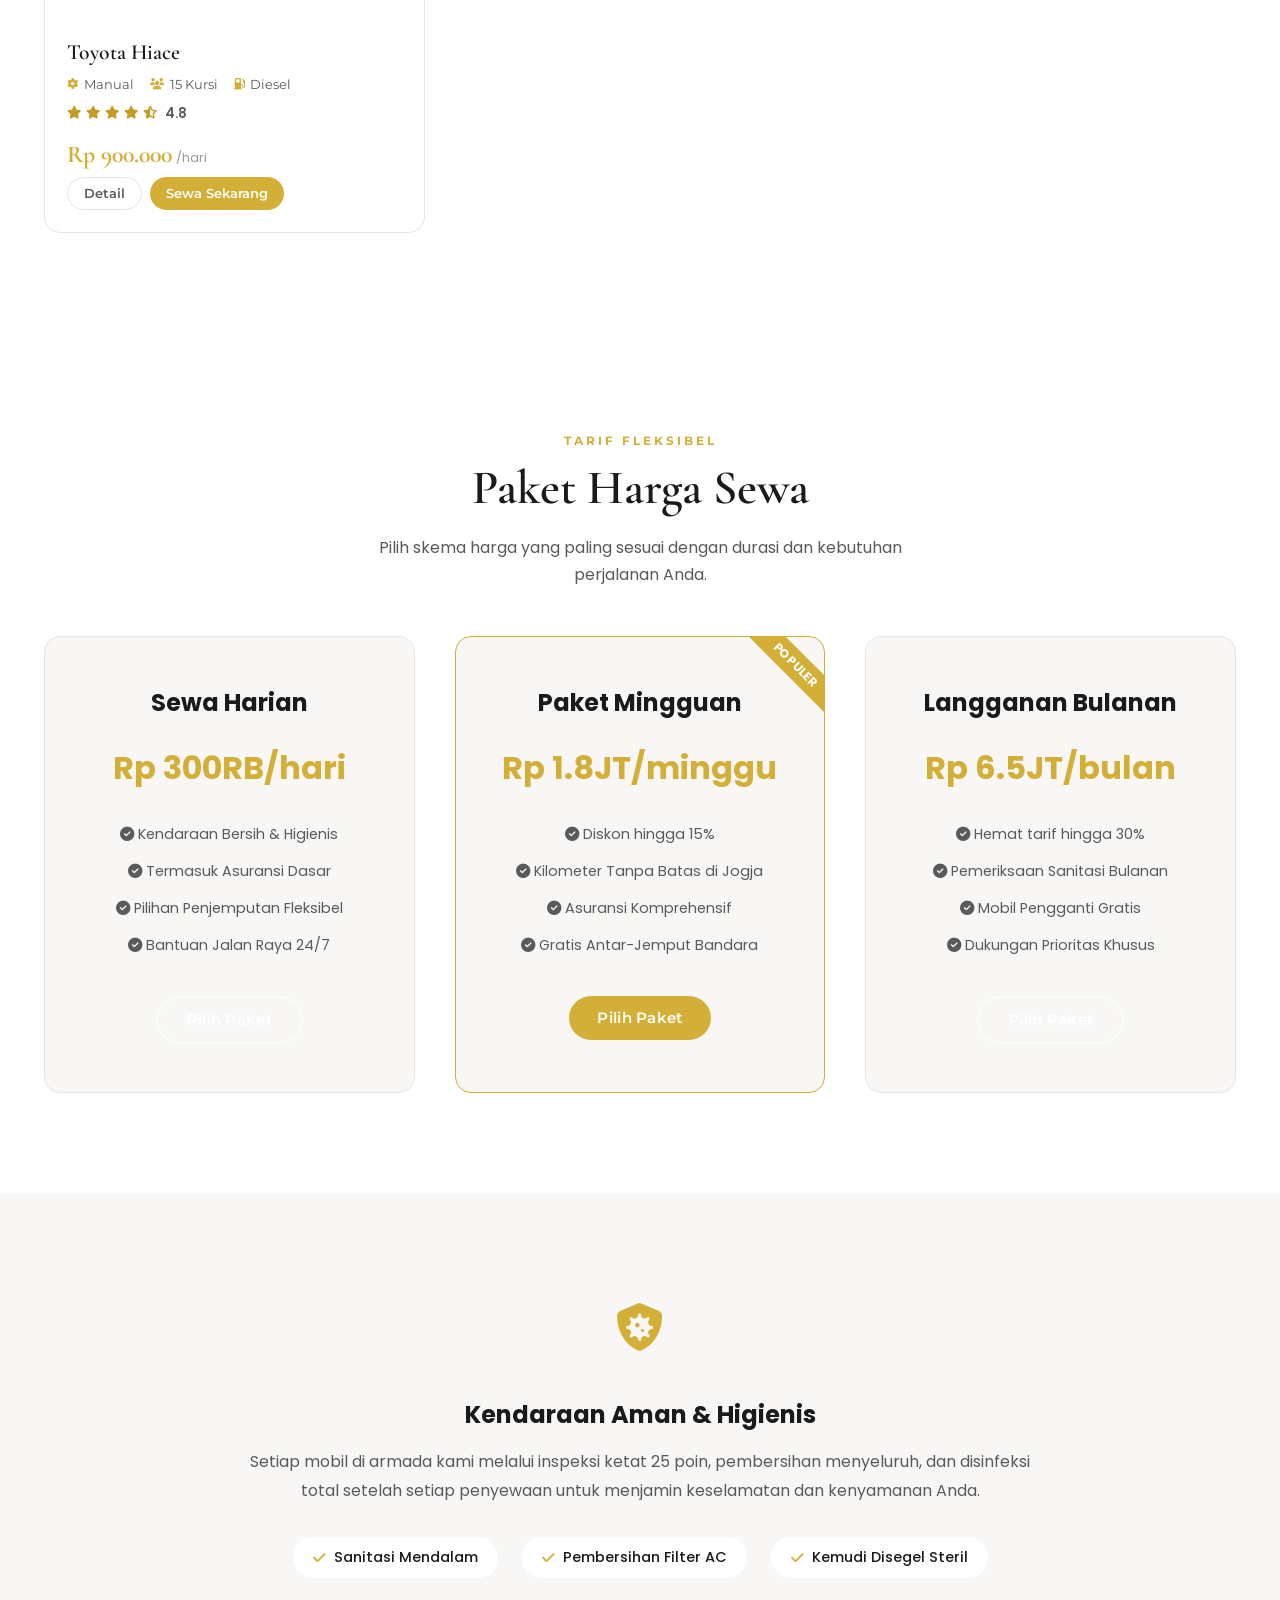
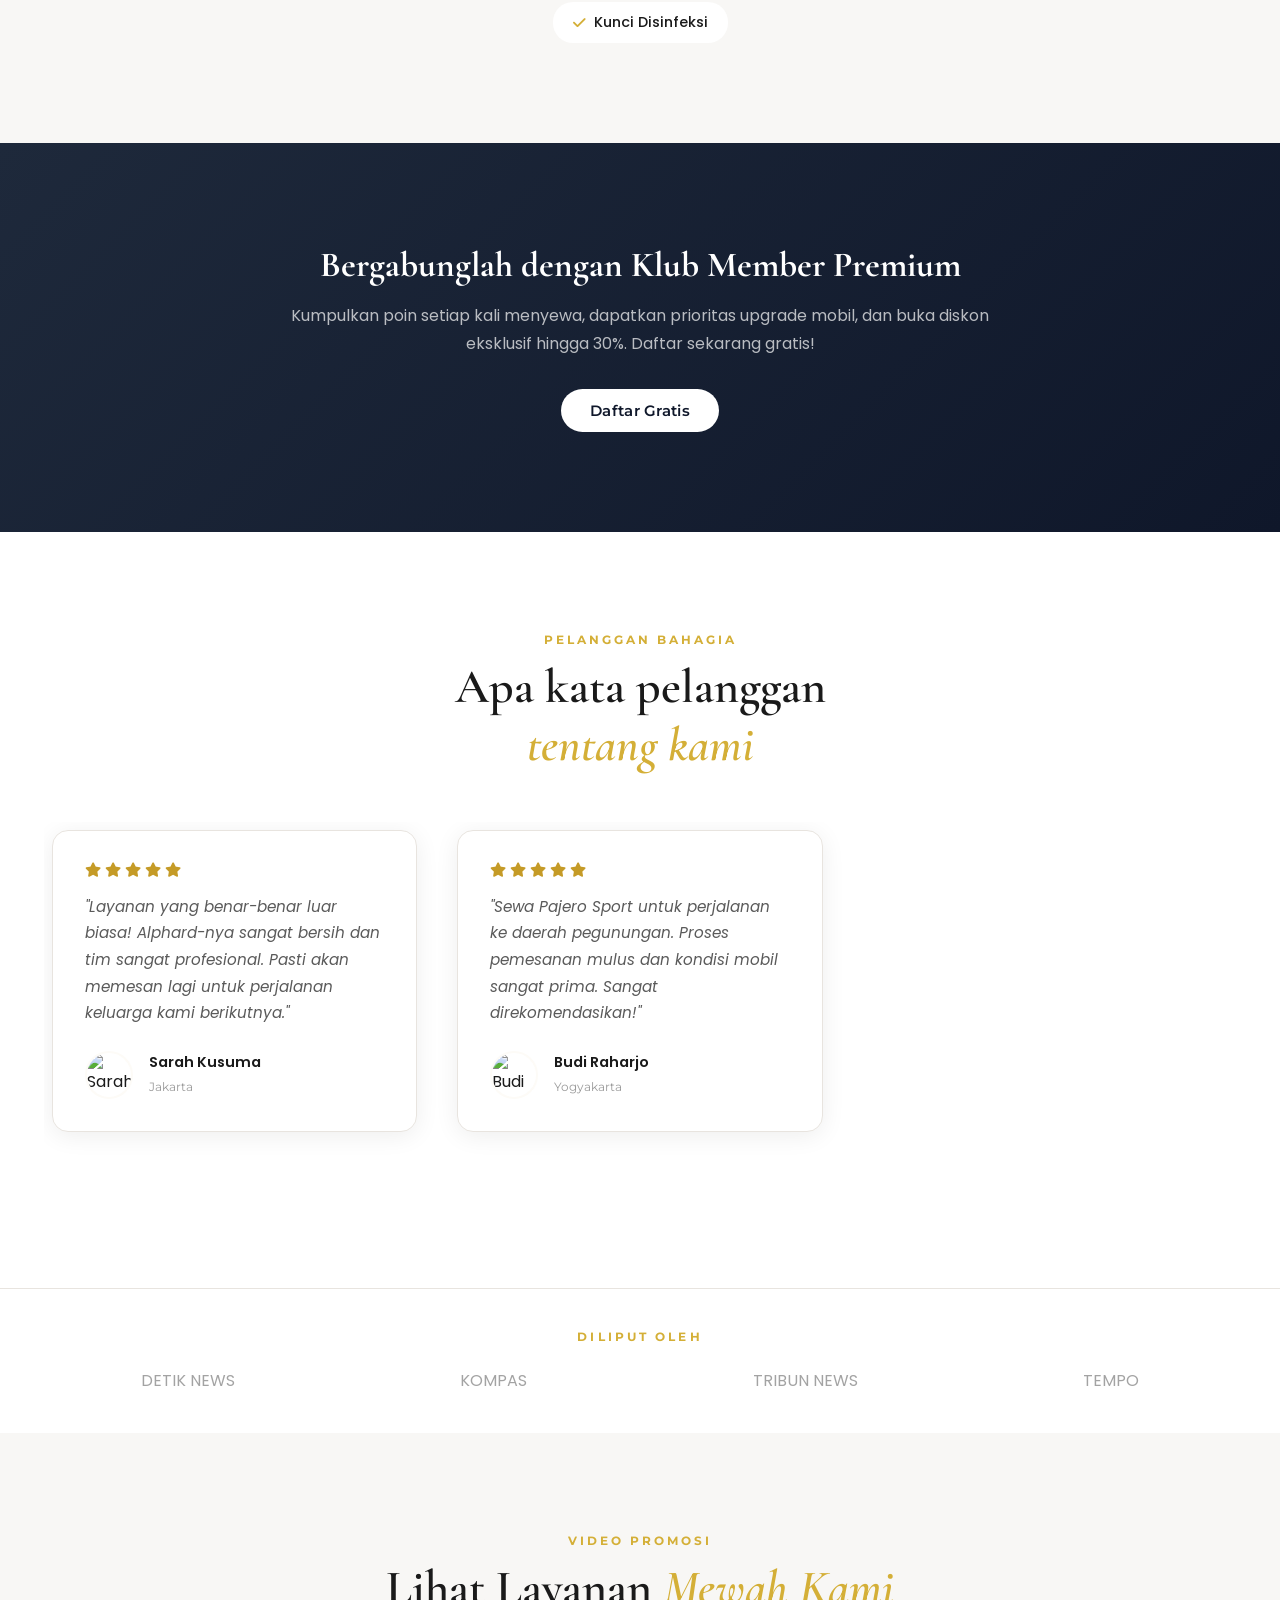
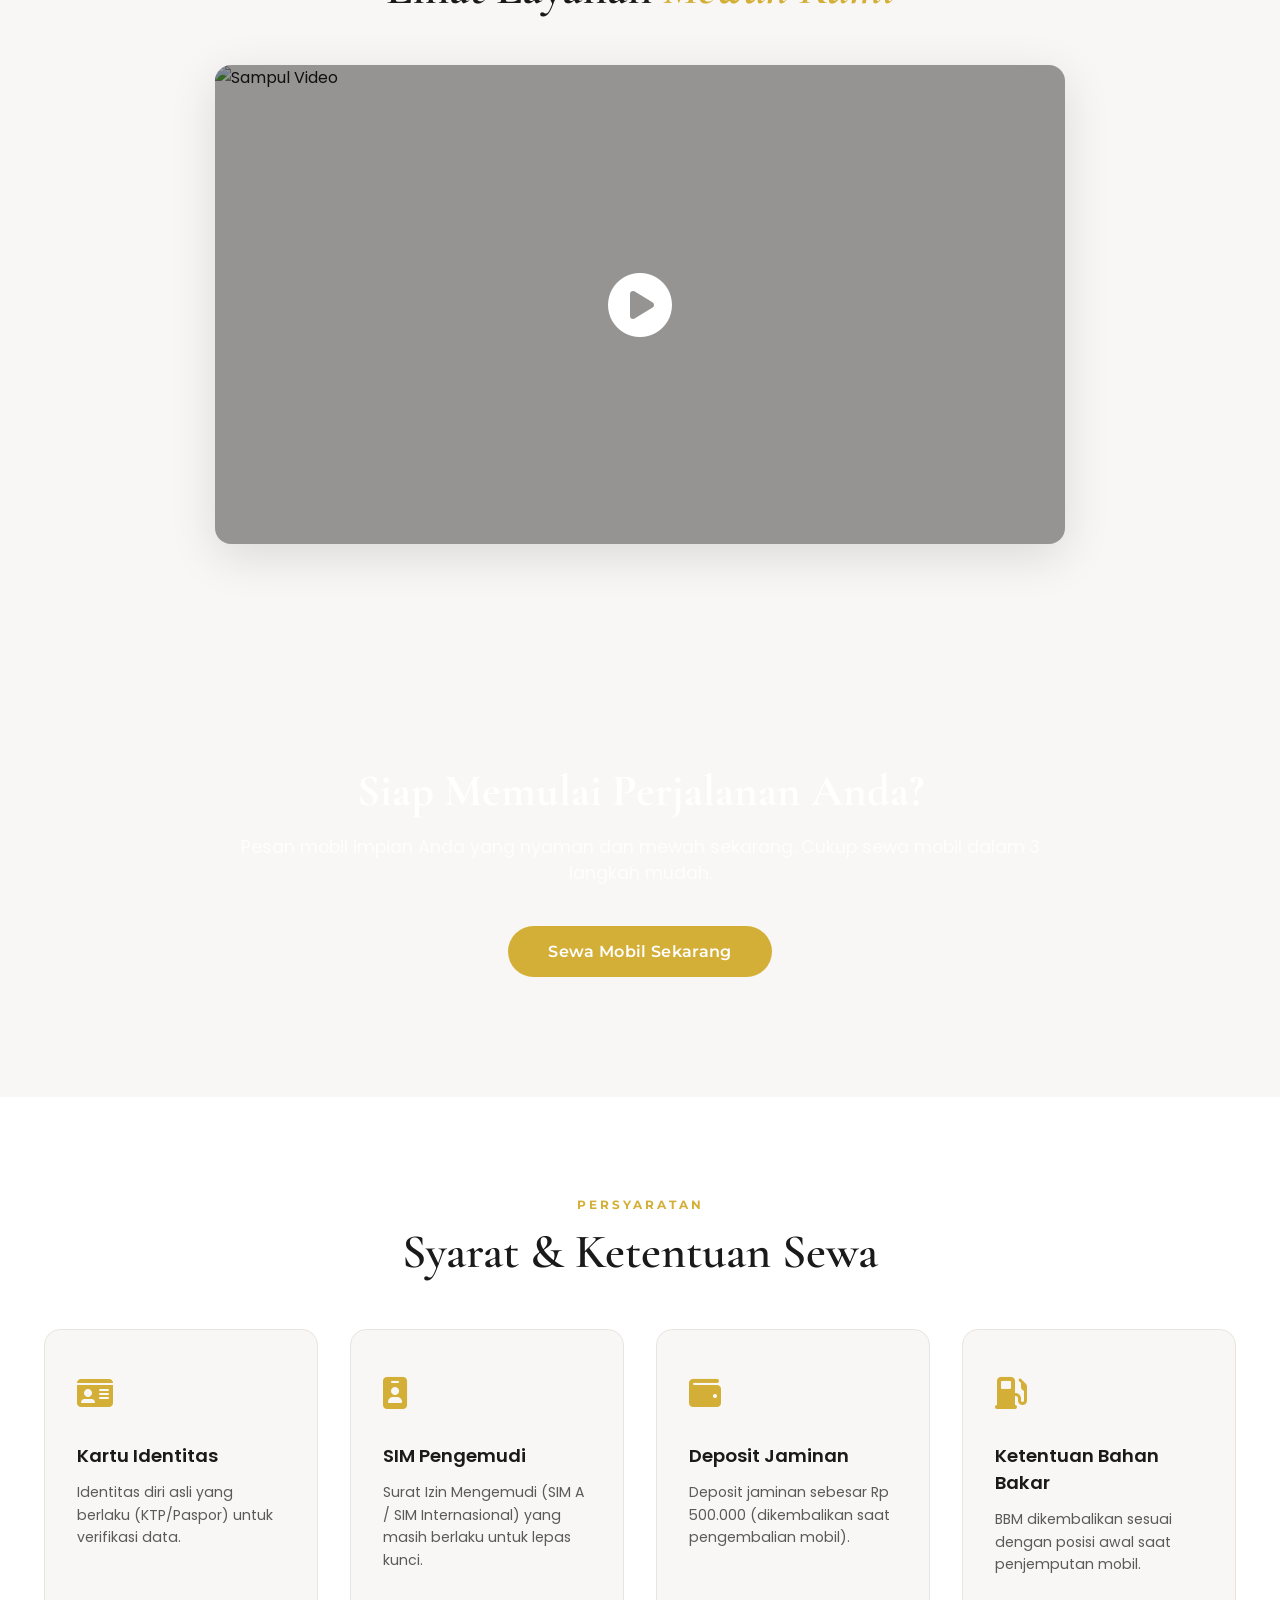
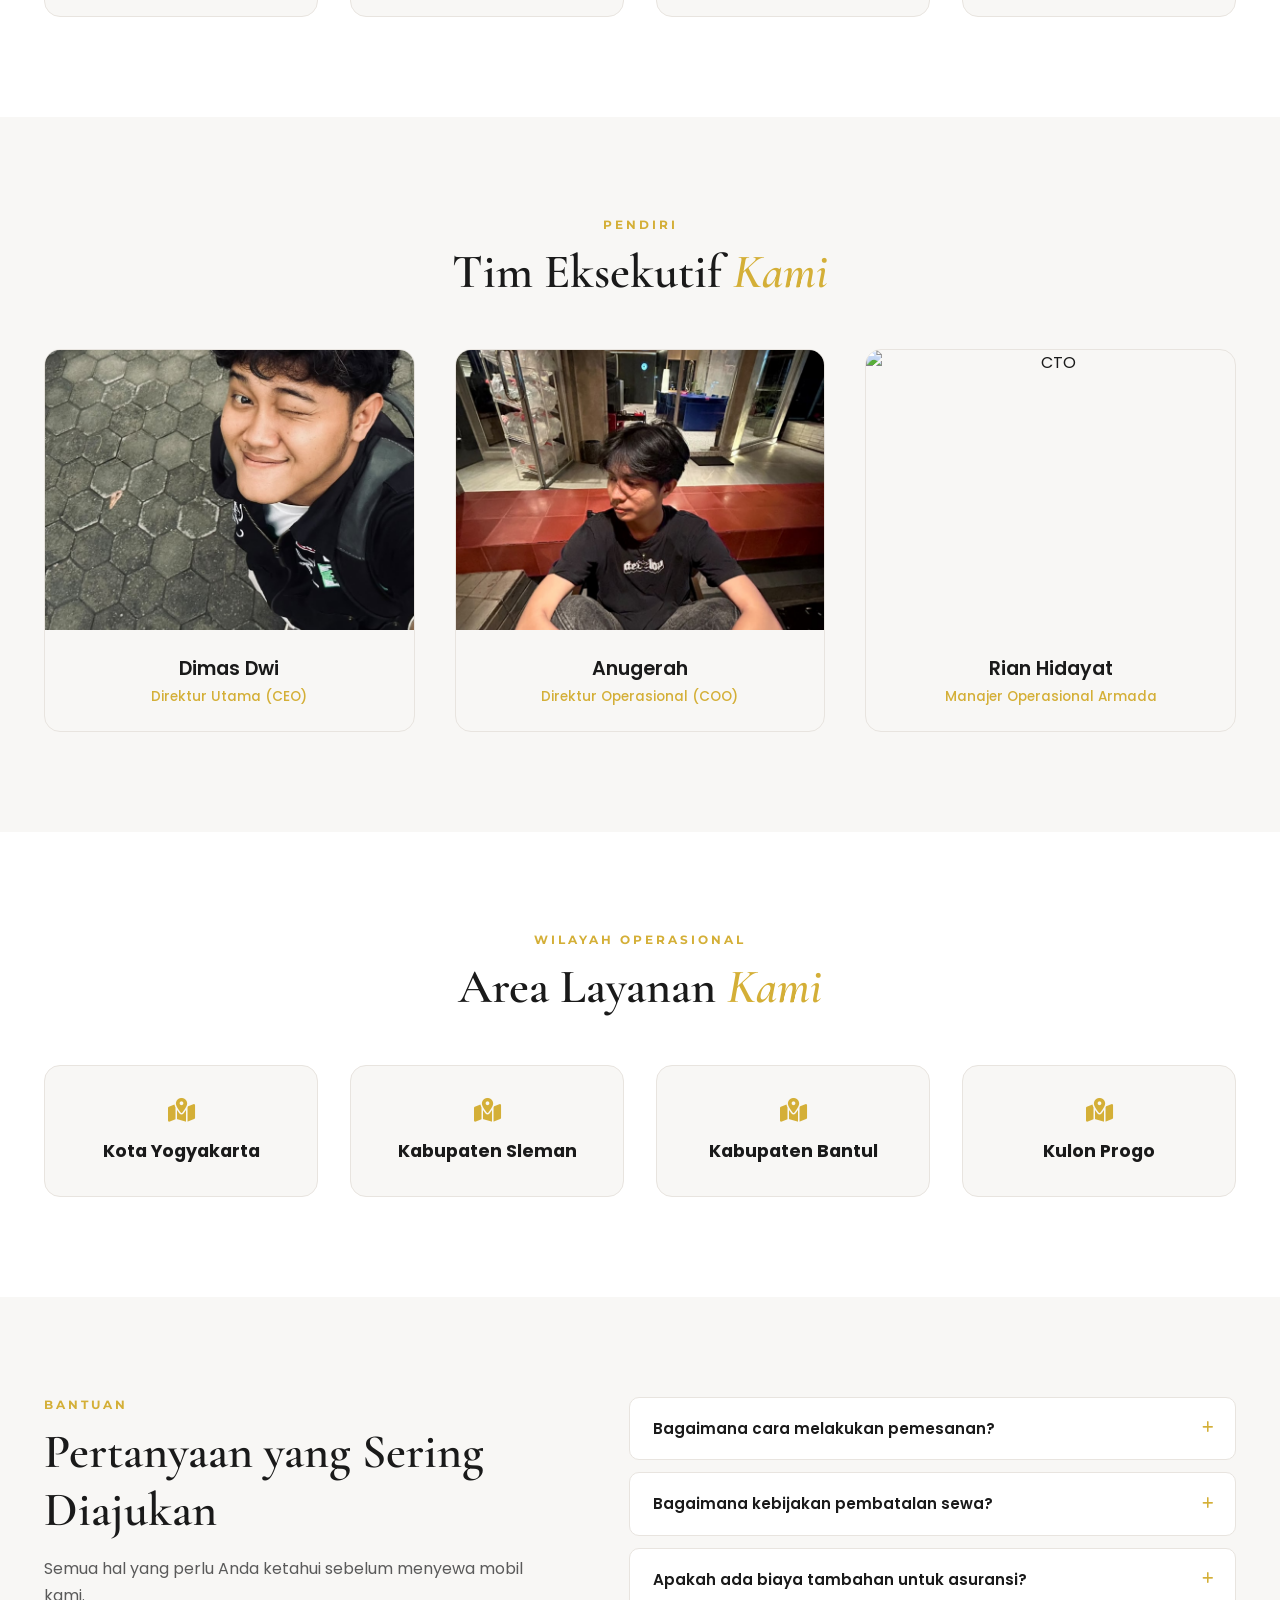
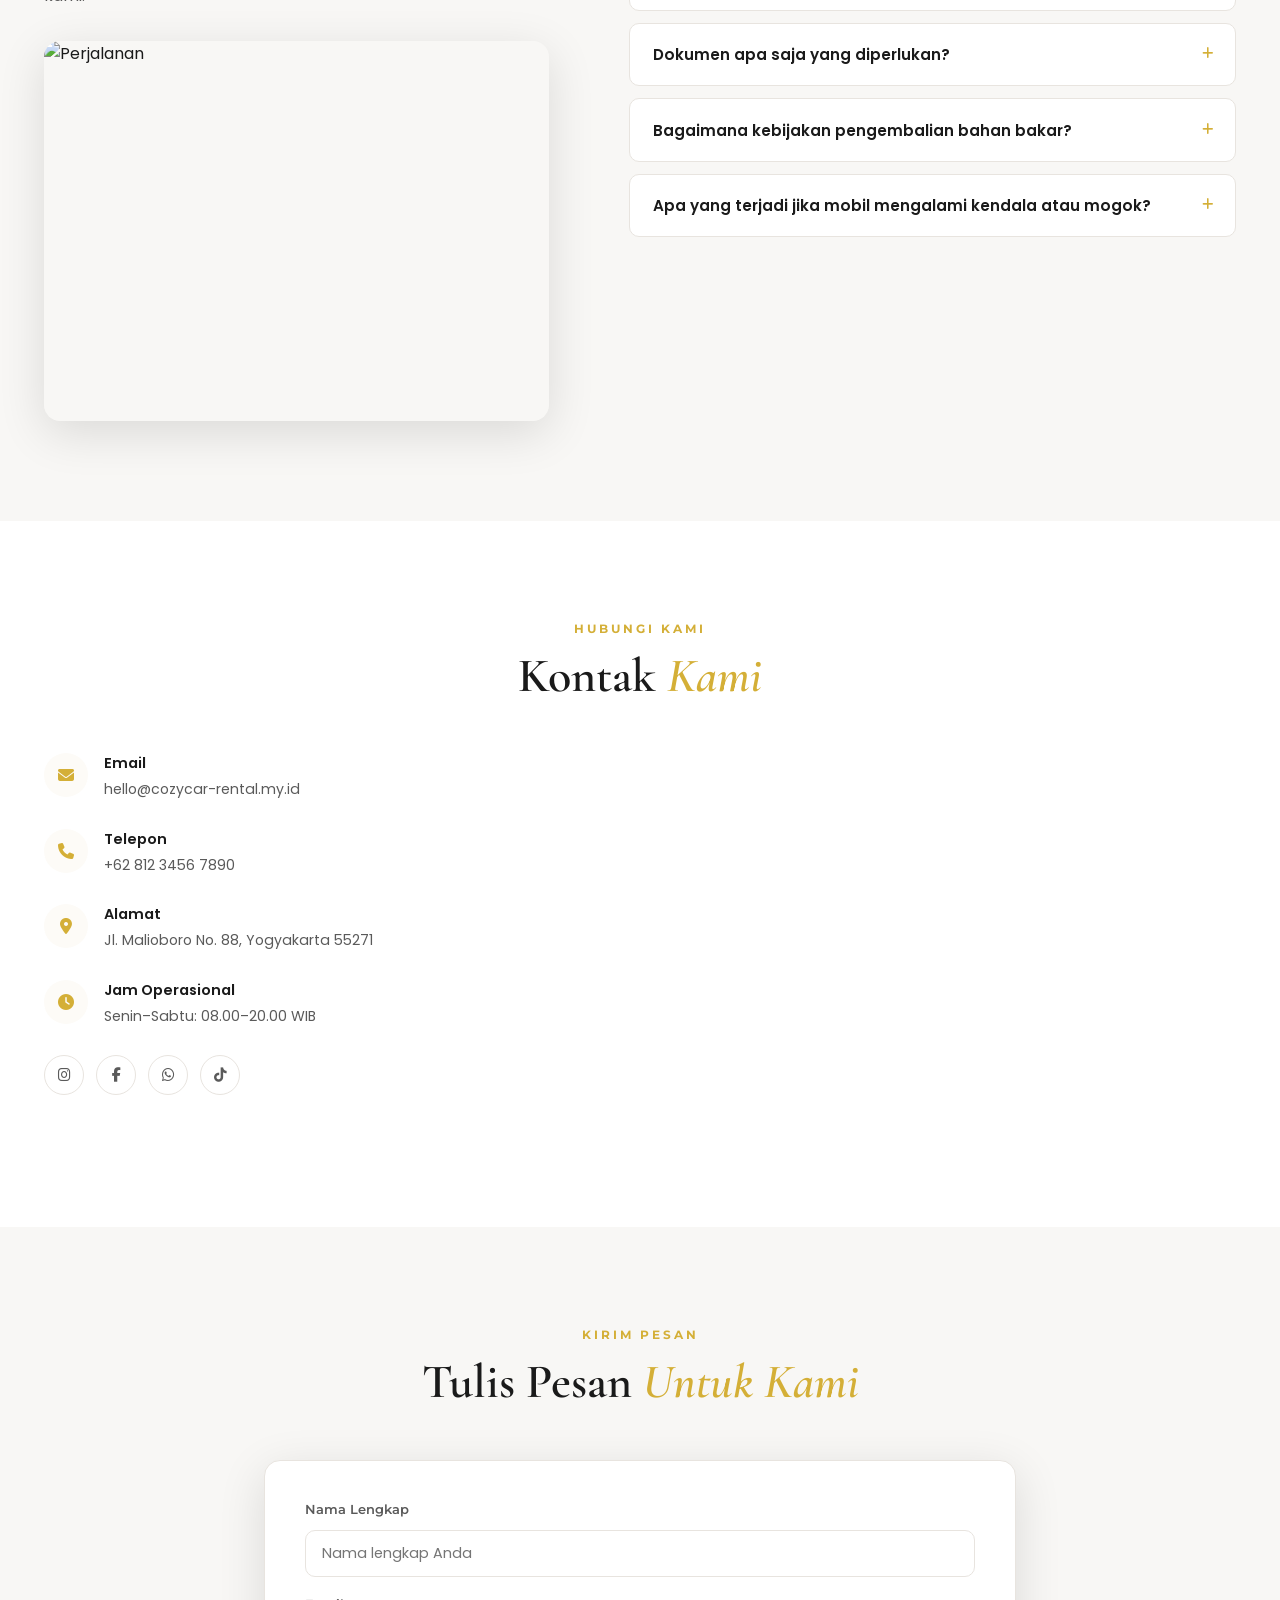
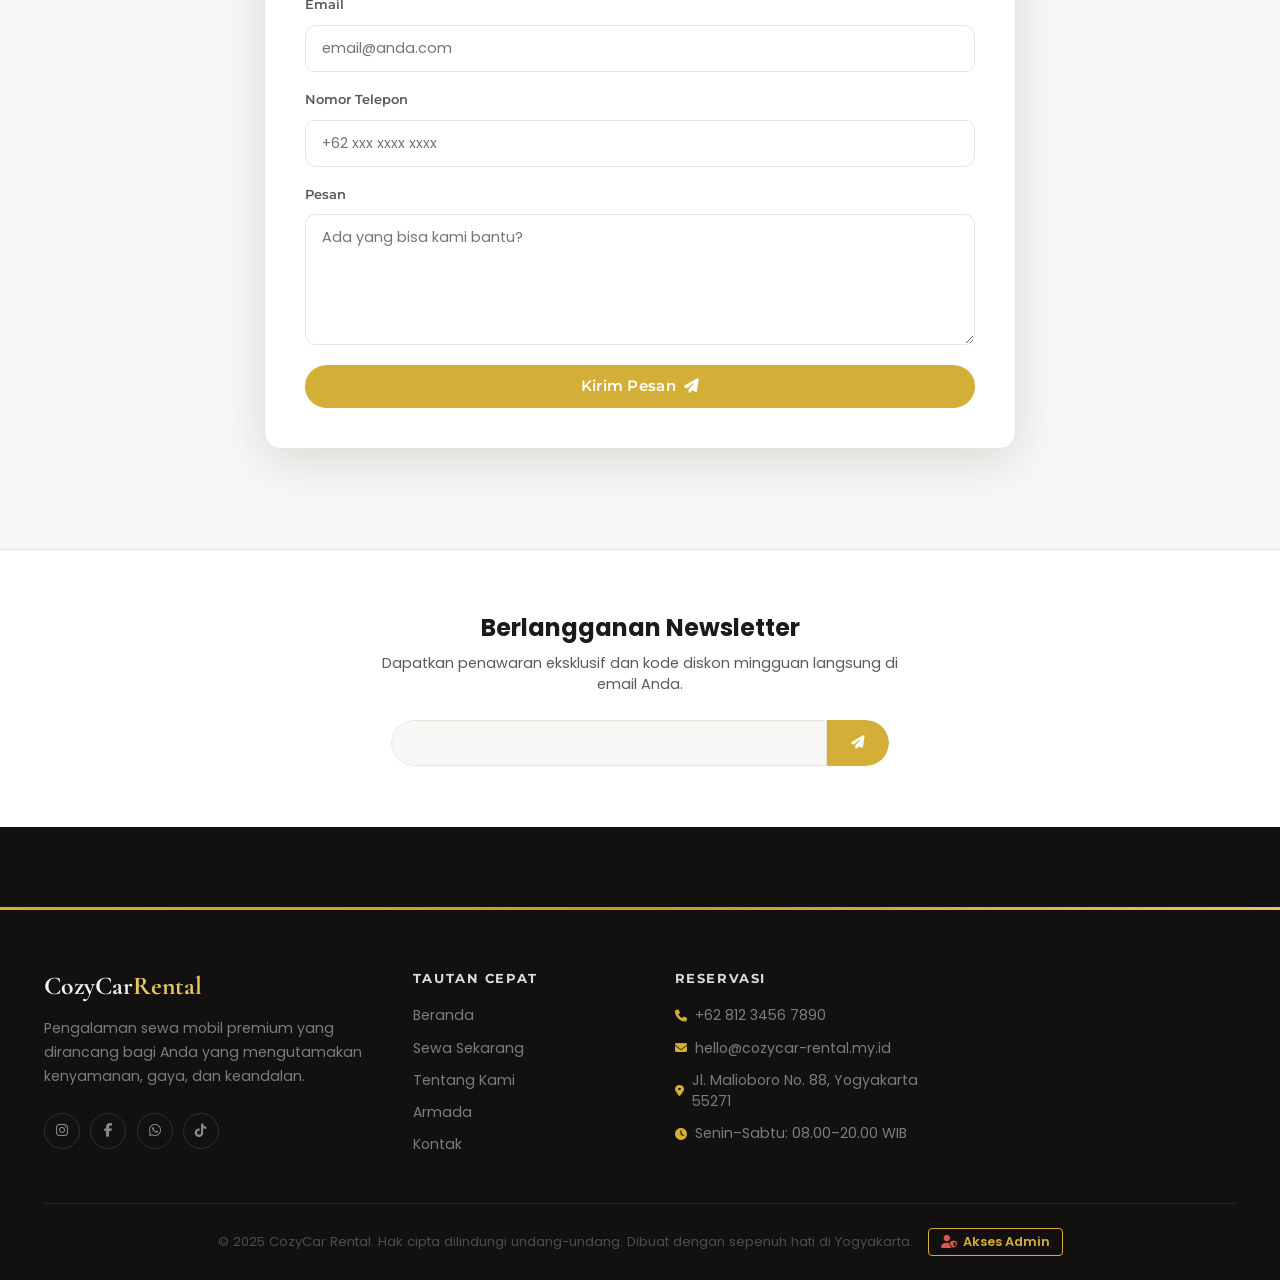
==== commit afa44560: "feat: replace Vira Ananda with Anugerah and update photo" ====
--- a/index.html
+++ b/index.html
@@ -929,12 +929,13 @@
           <div class="team-card" data-aos="fade-up" data-aos-delay="100">
             <div class="team-img-wrap">
               <img
-                src="https://randomuser.me/api/portraits/women/12.jpg"
-                alt="COO"
+                src="assets/images/anugerah.jpg"
+                alt="Anugerah - COO"
+                style="object-fit: cover; object-position: center 45%"
               />
             </div>
             <div class="team-info">
-              <h3>Vira Ananda</h3>
+              <h3>Anugerah</h3>
               <p>Direktur Operasional (COO)</p>
             </div>
           </div>
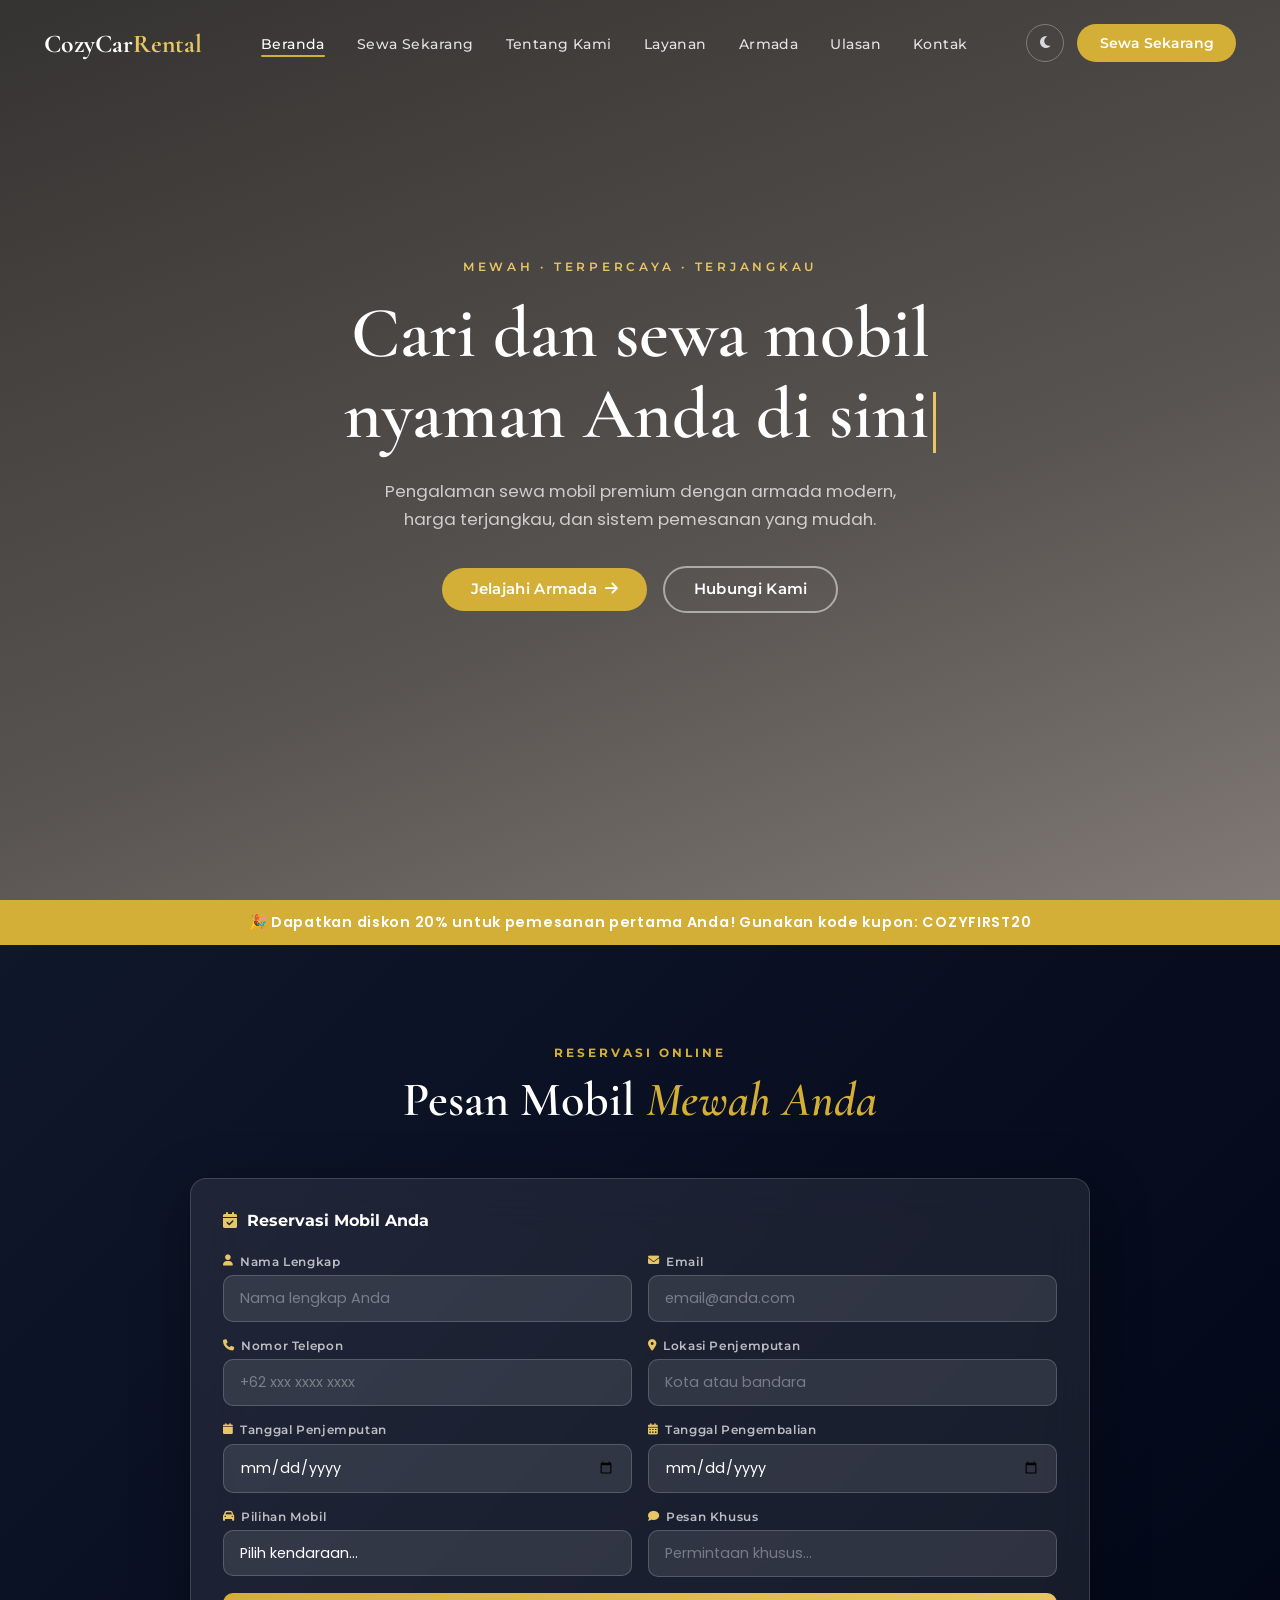
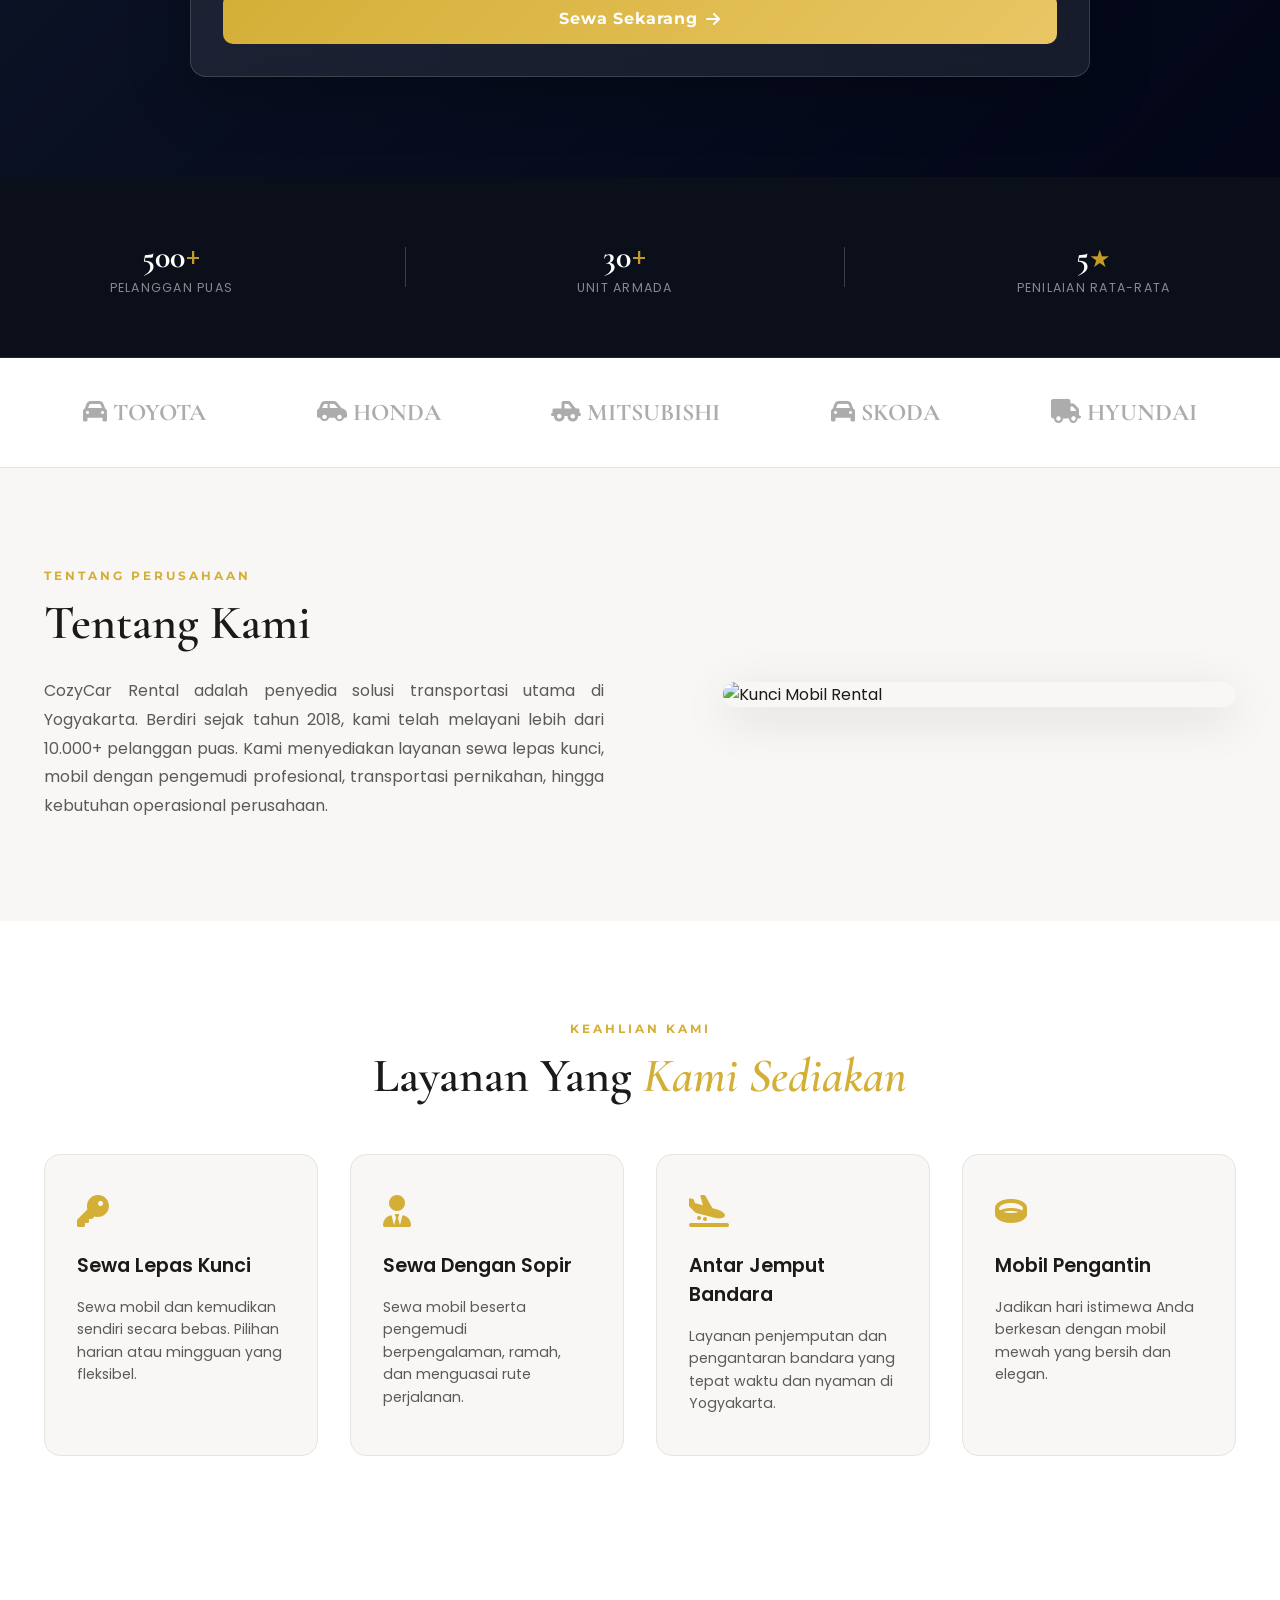
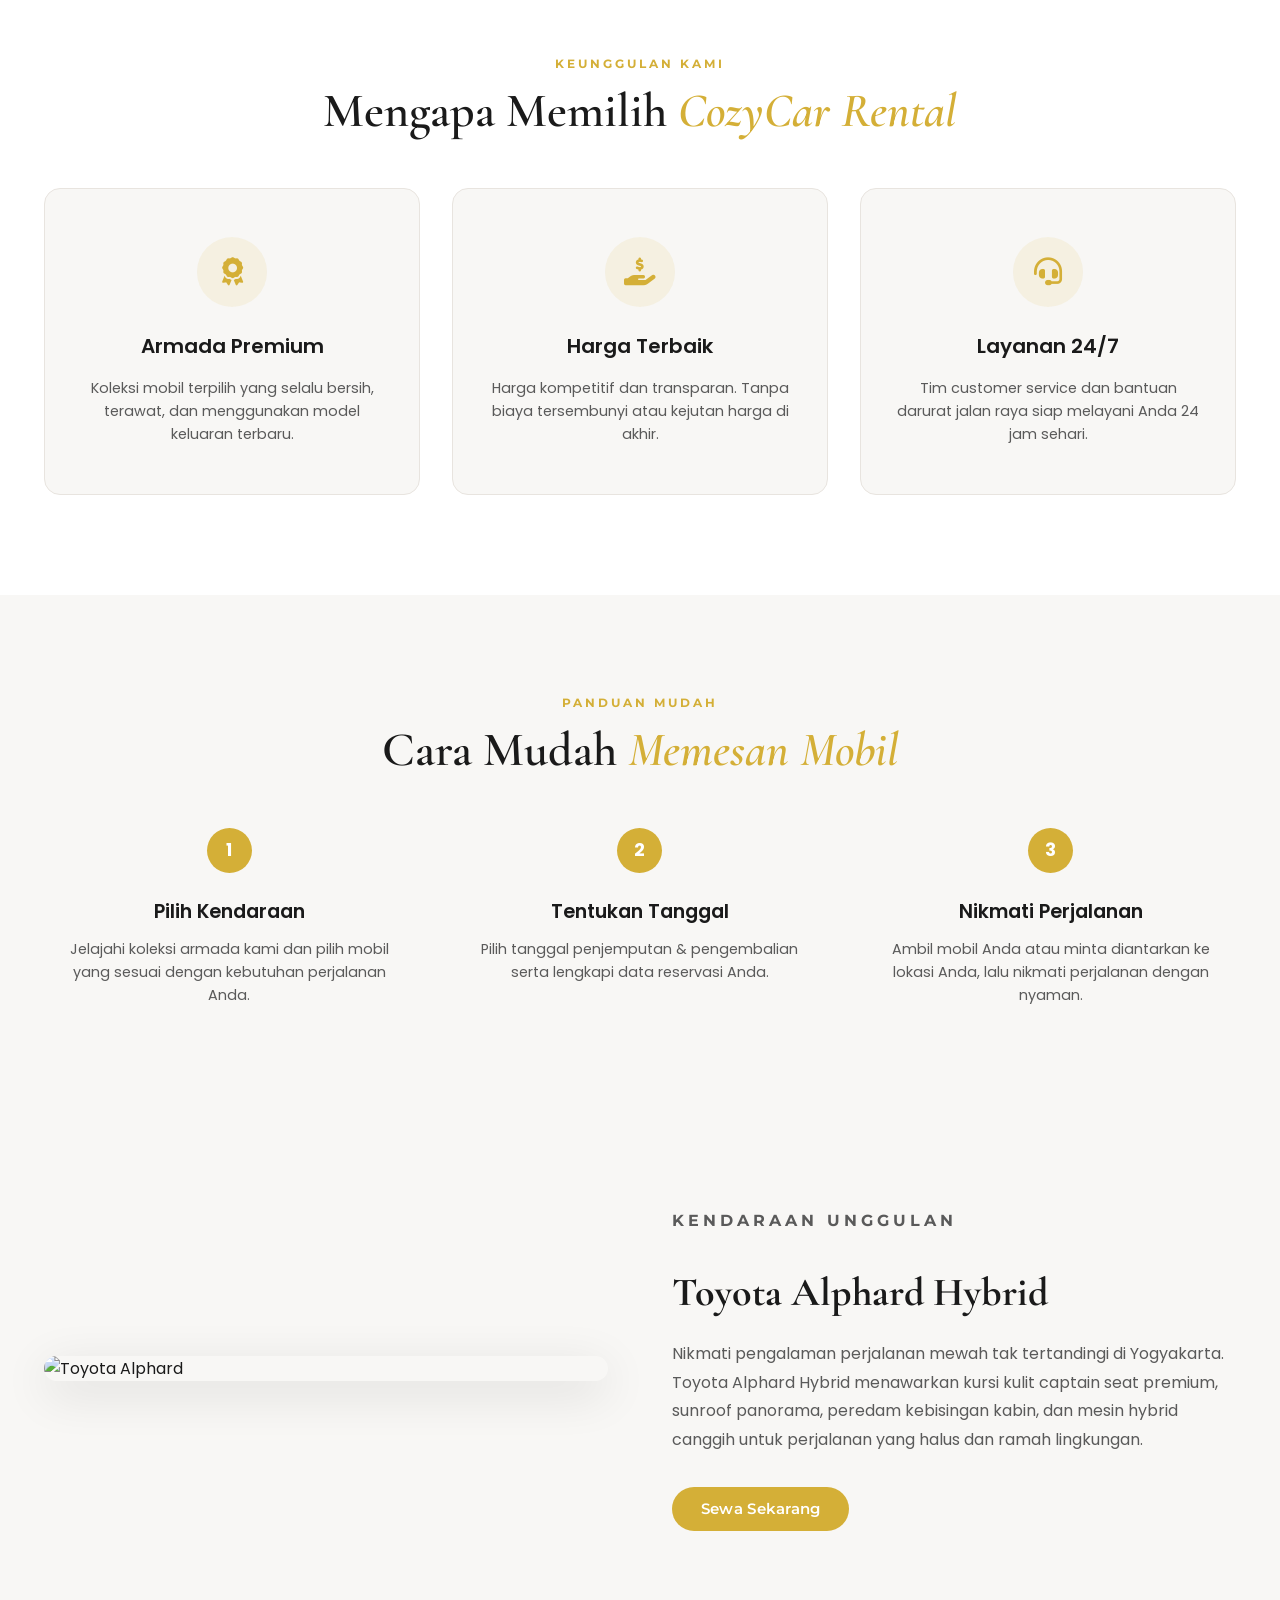
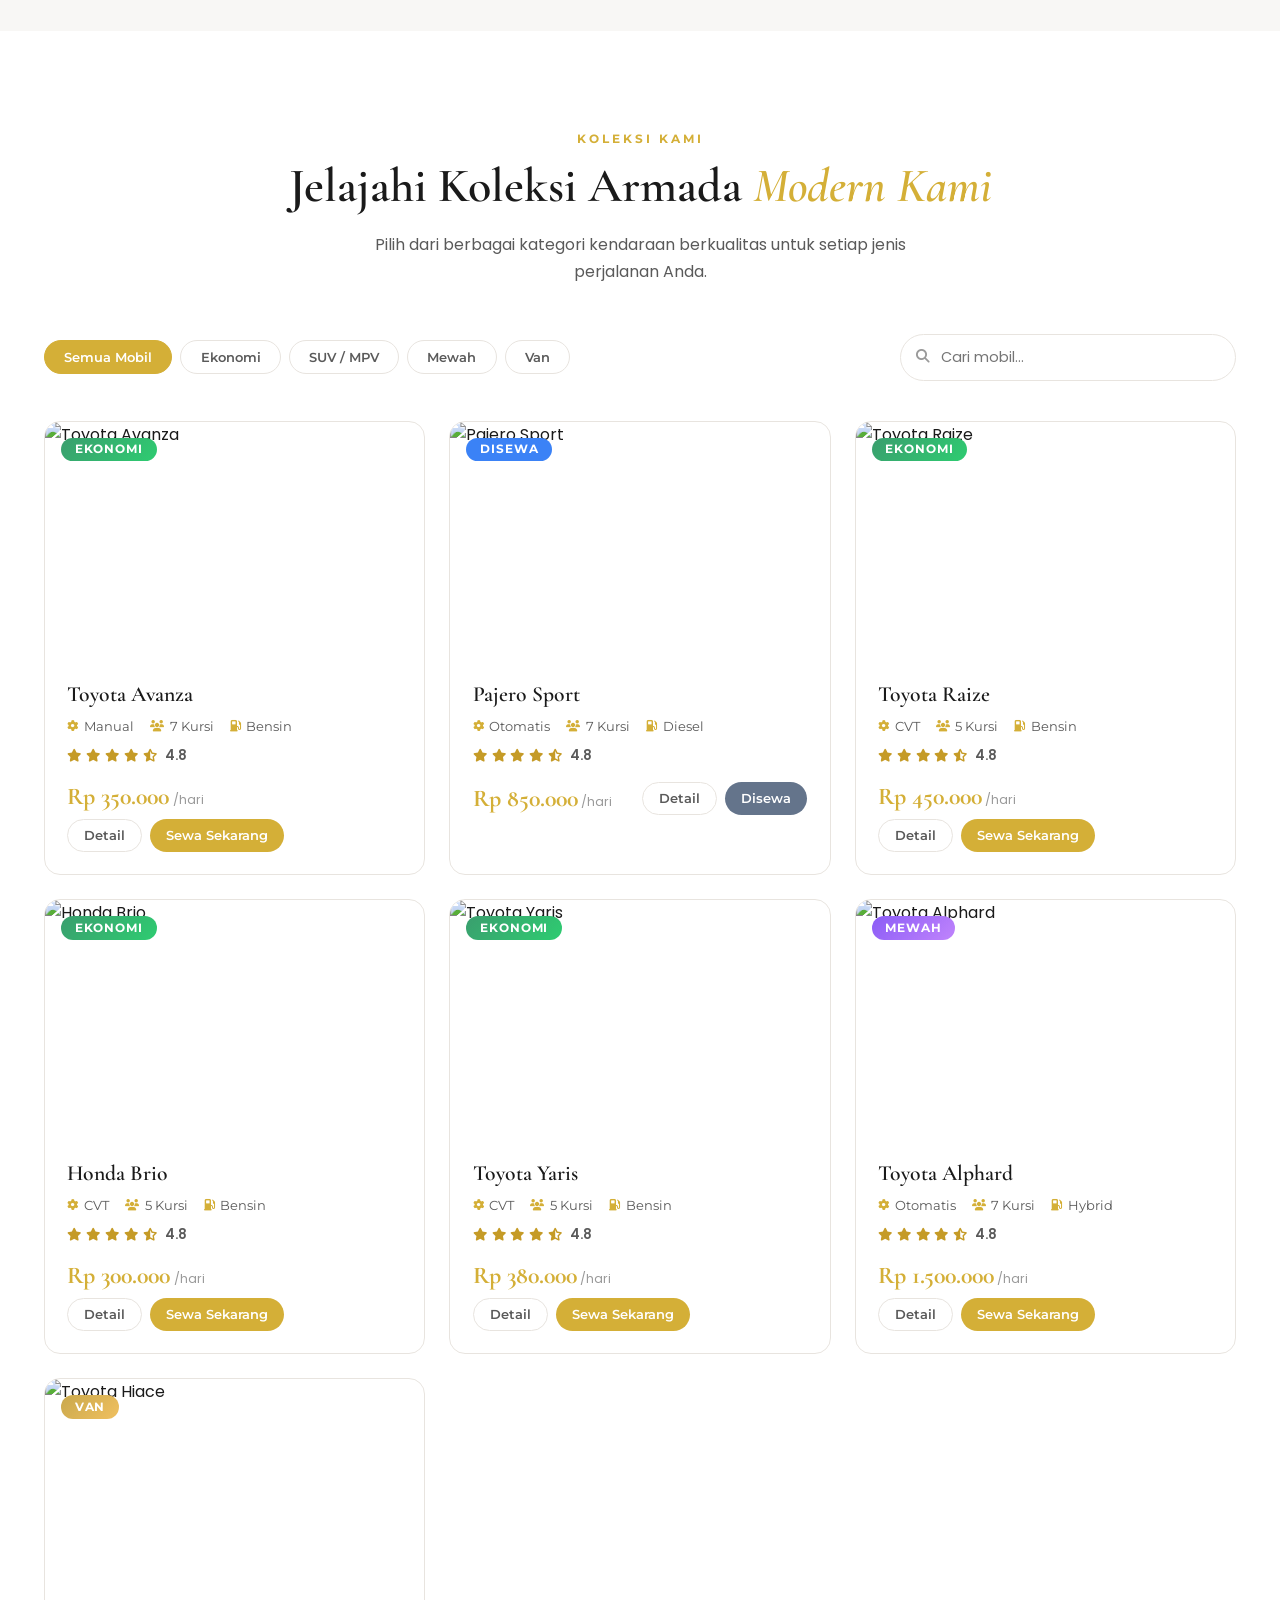
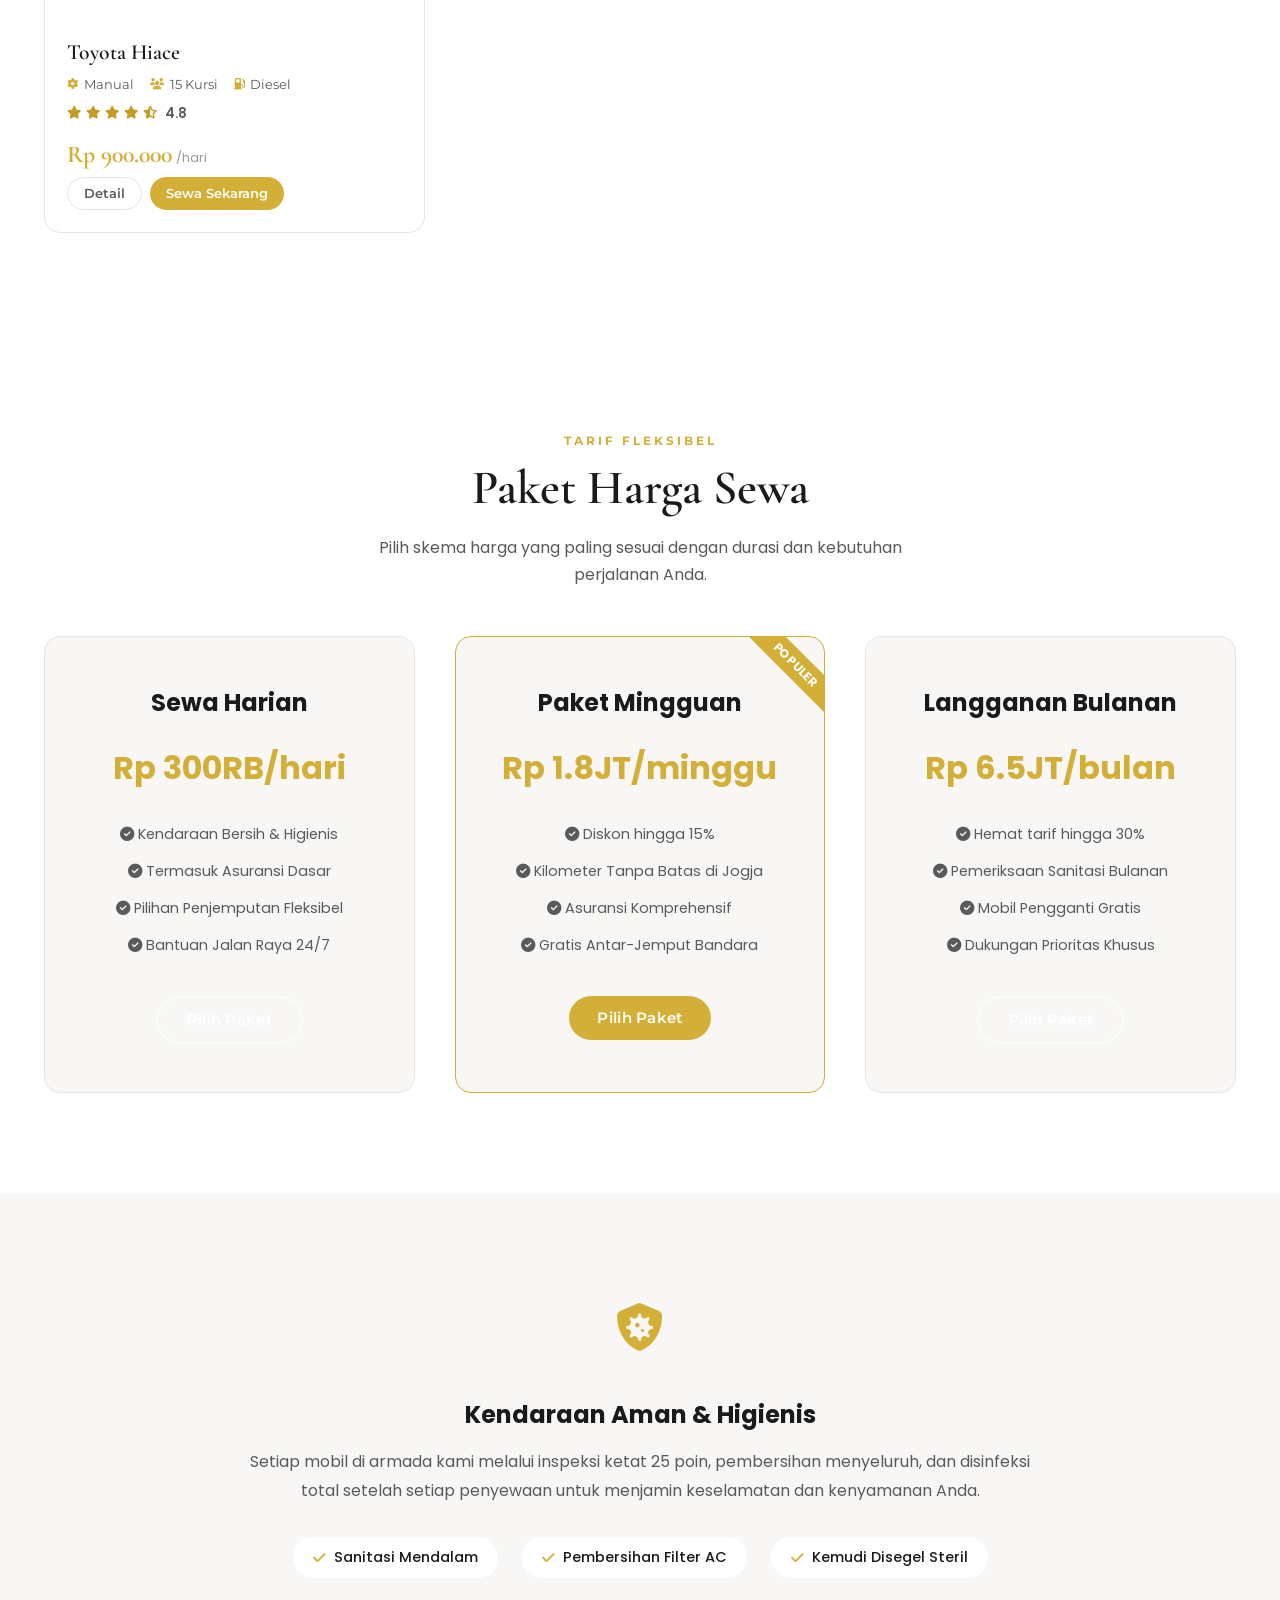
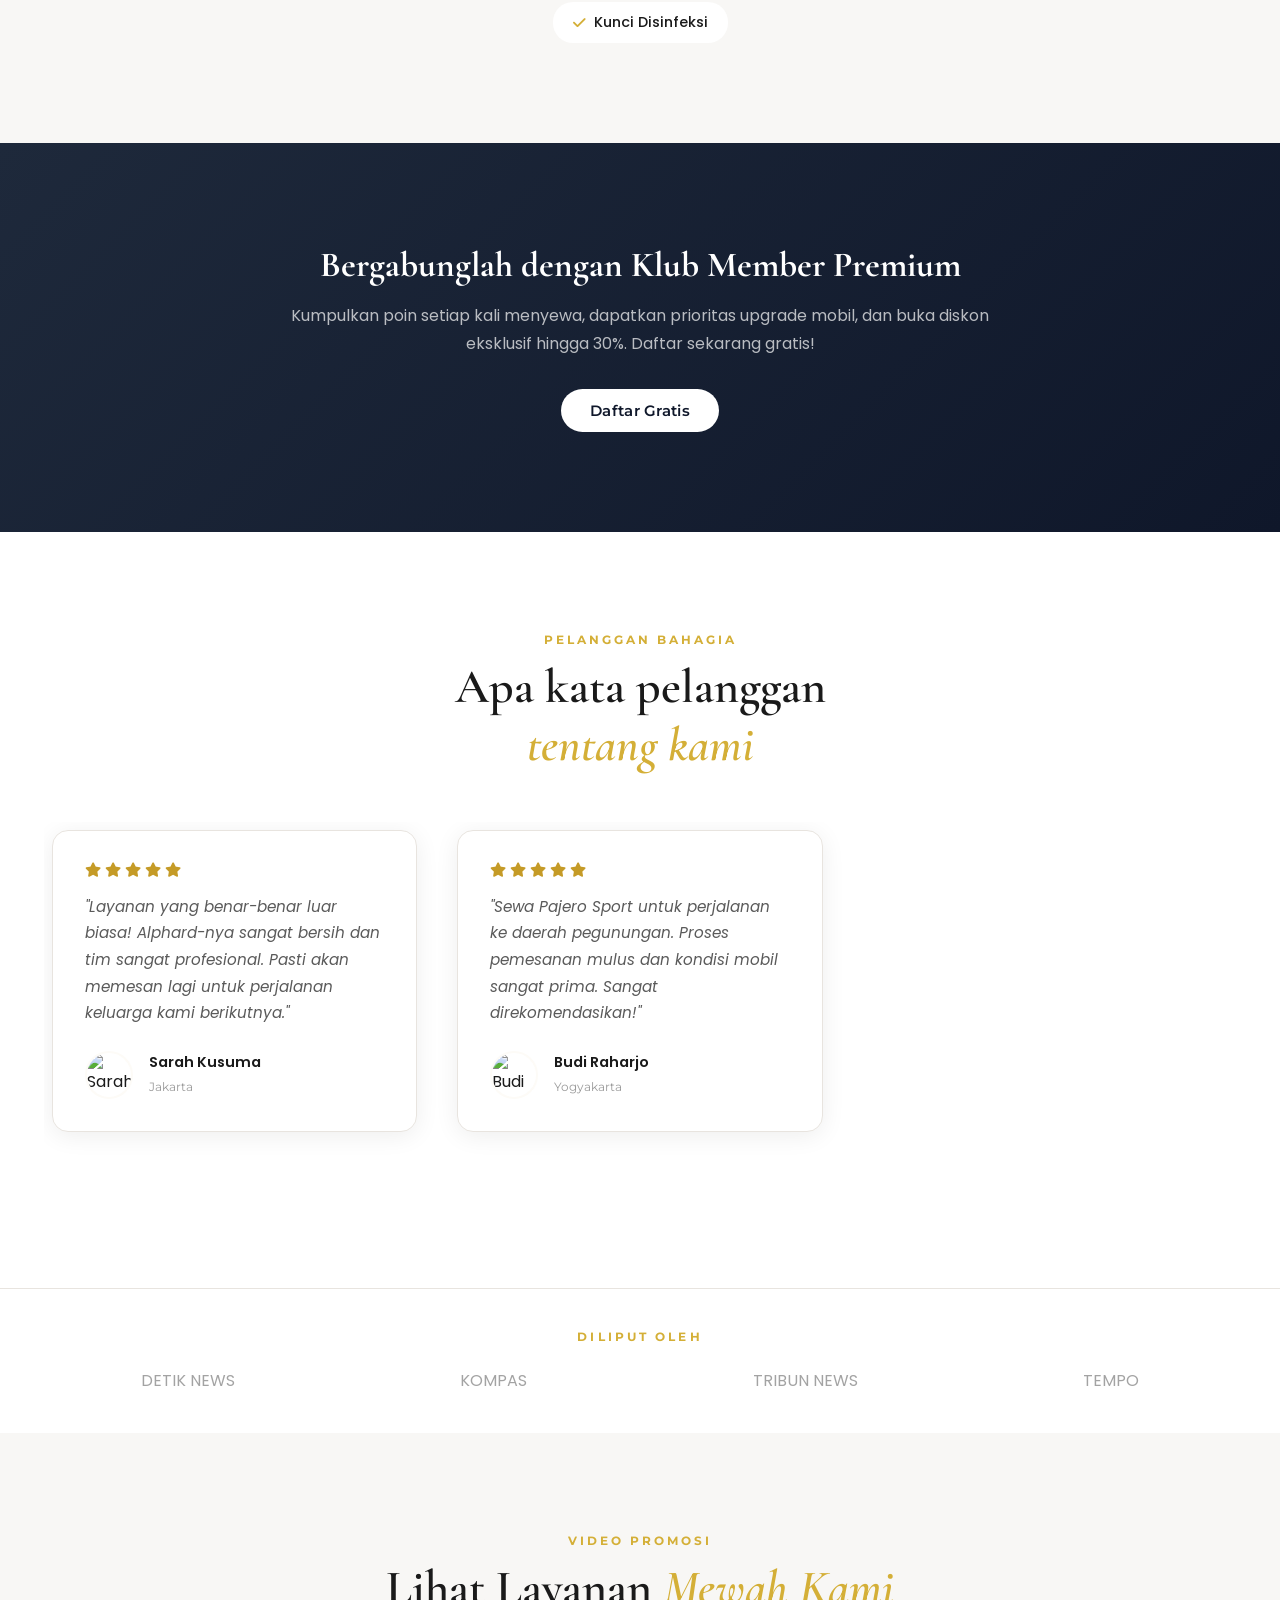
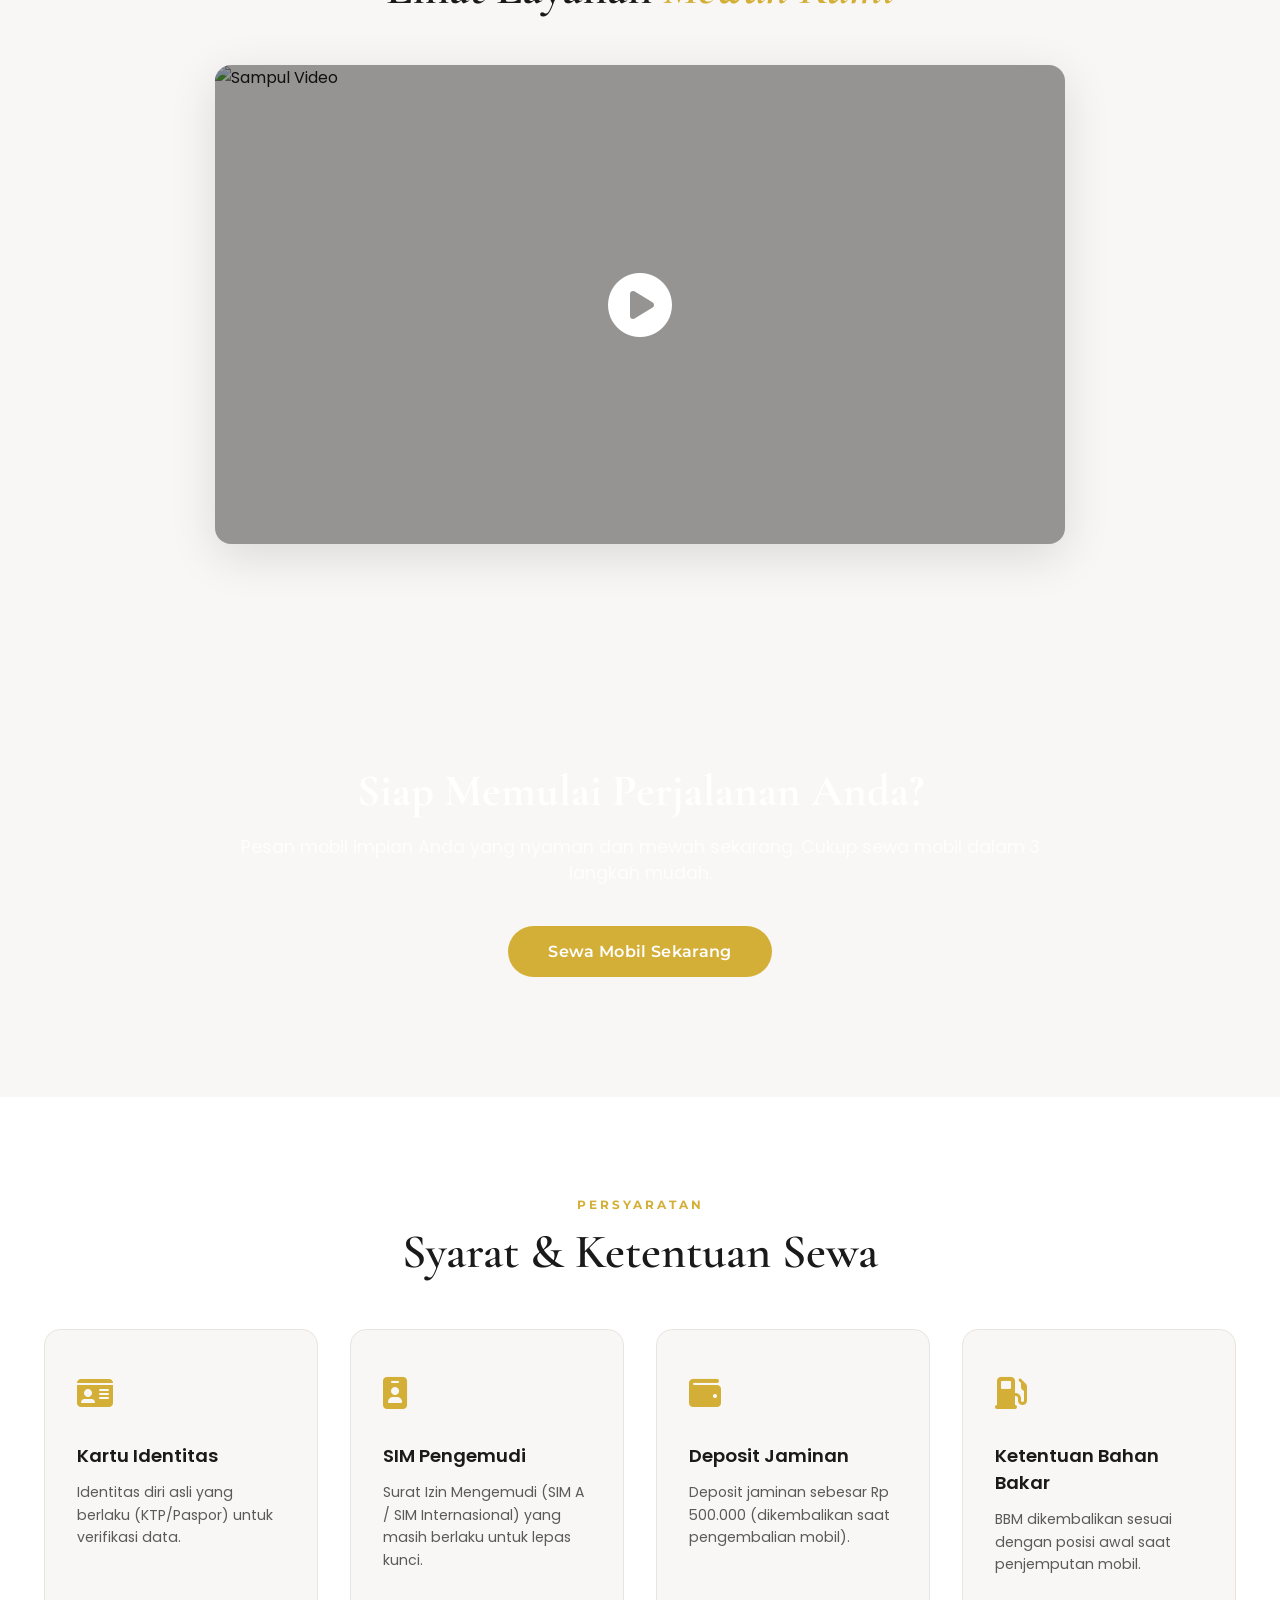
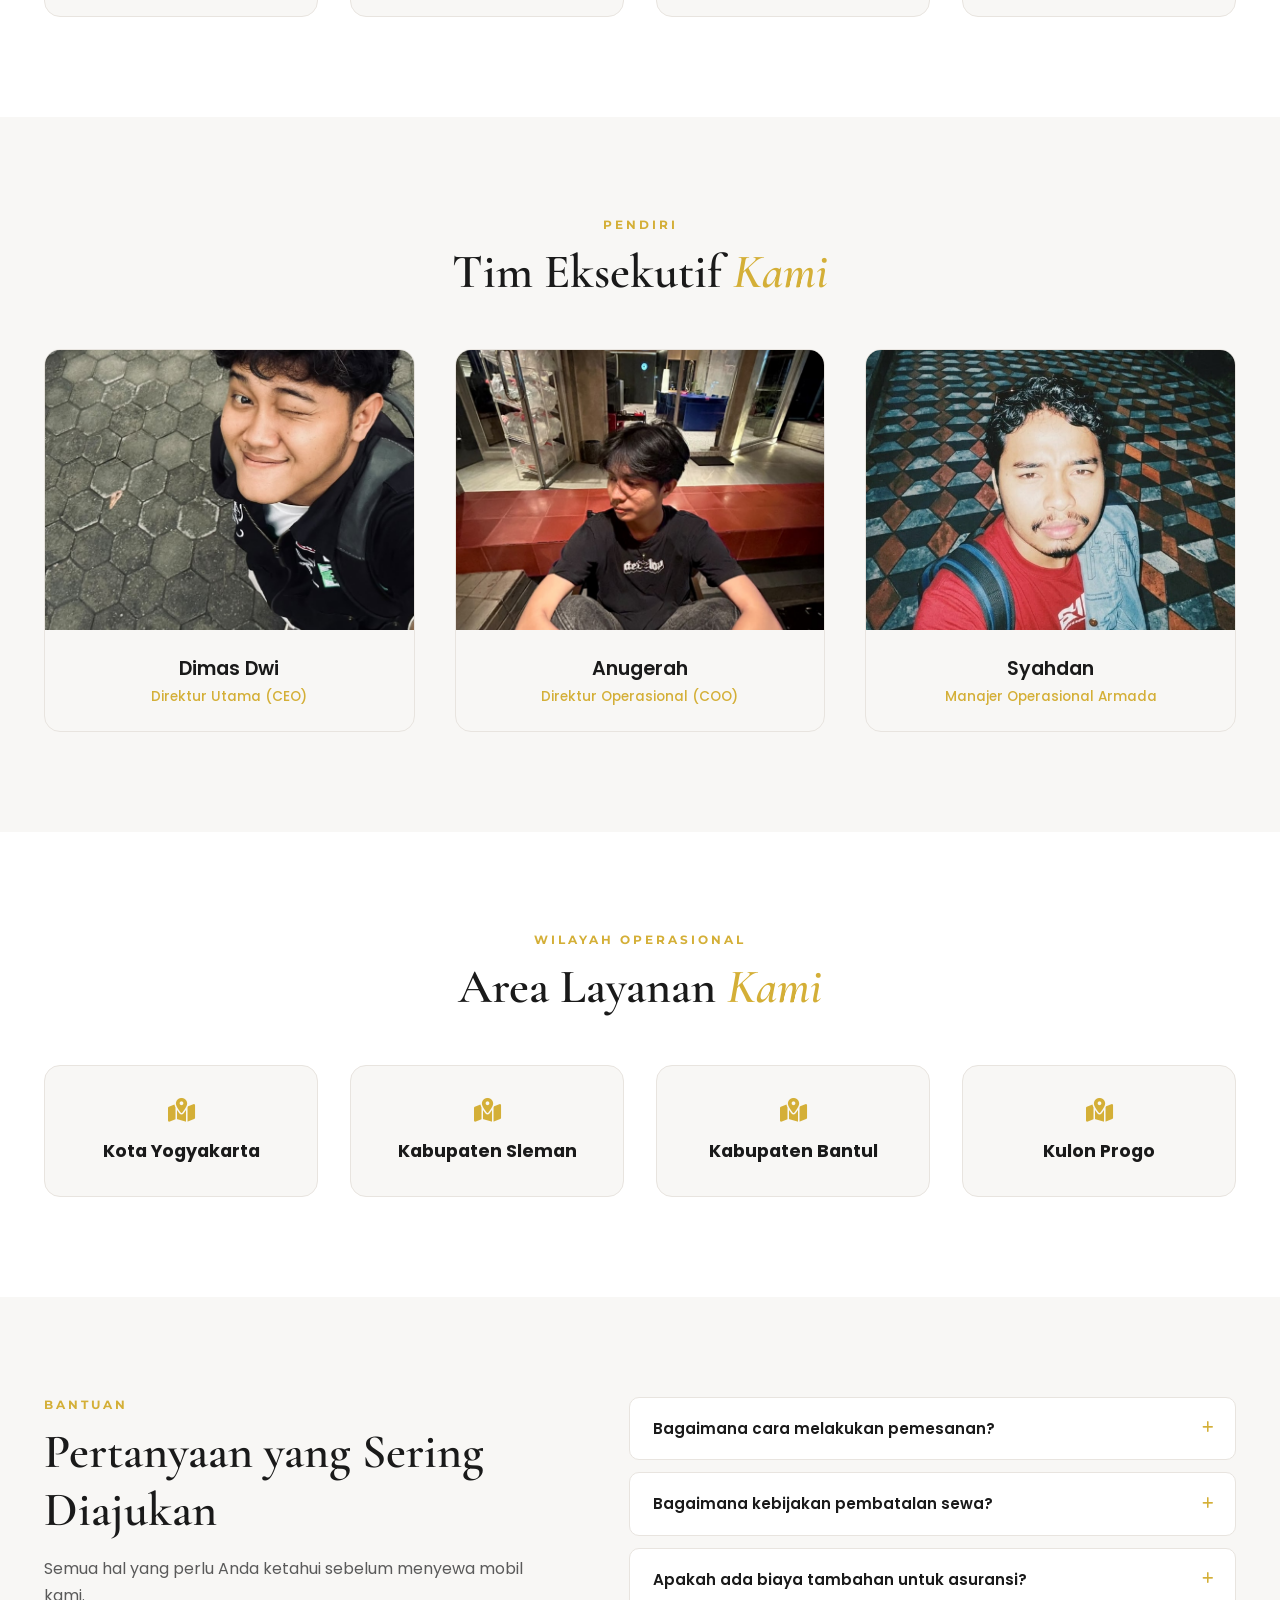
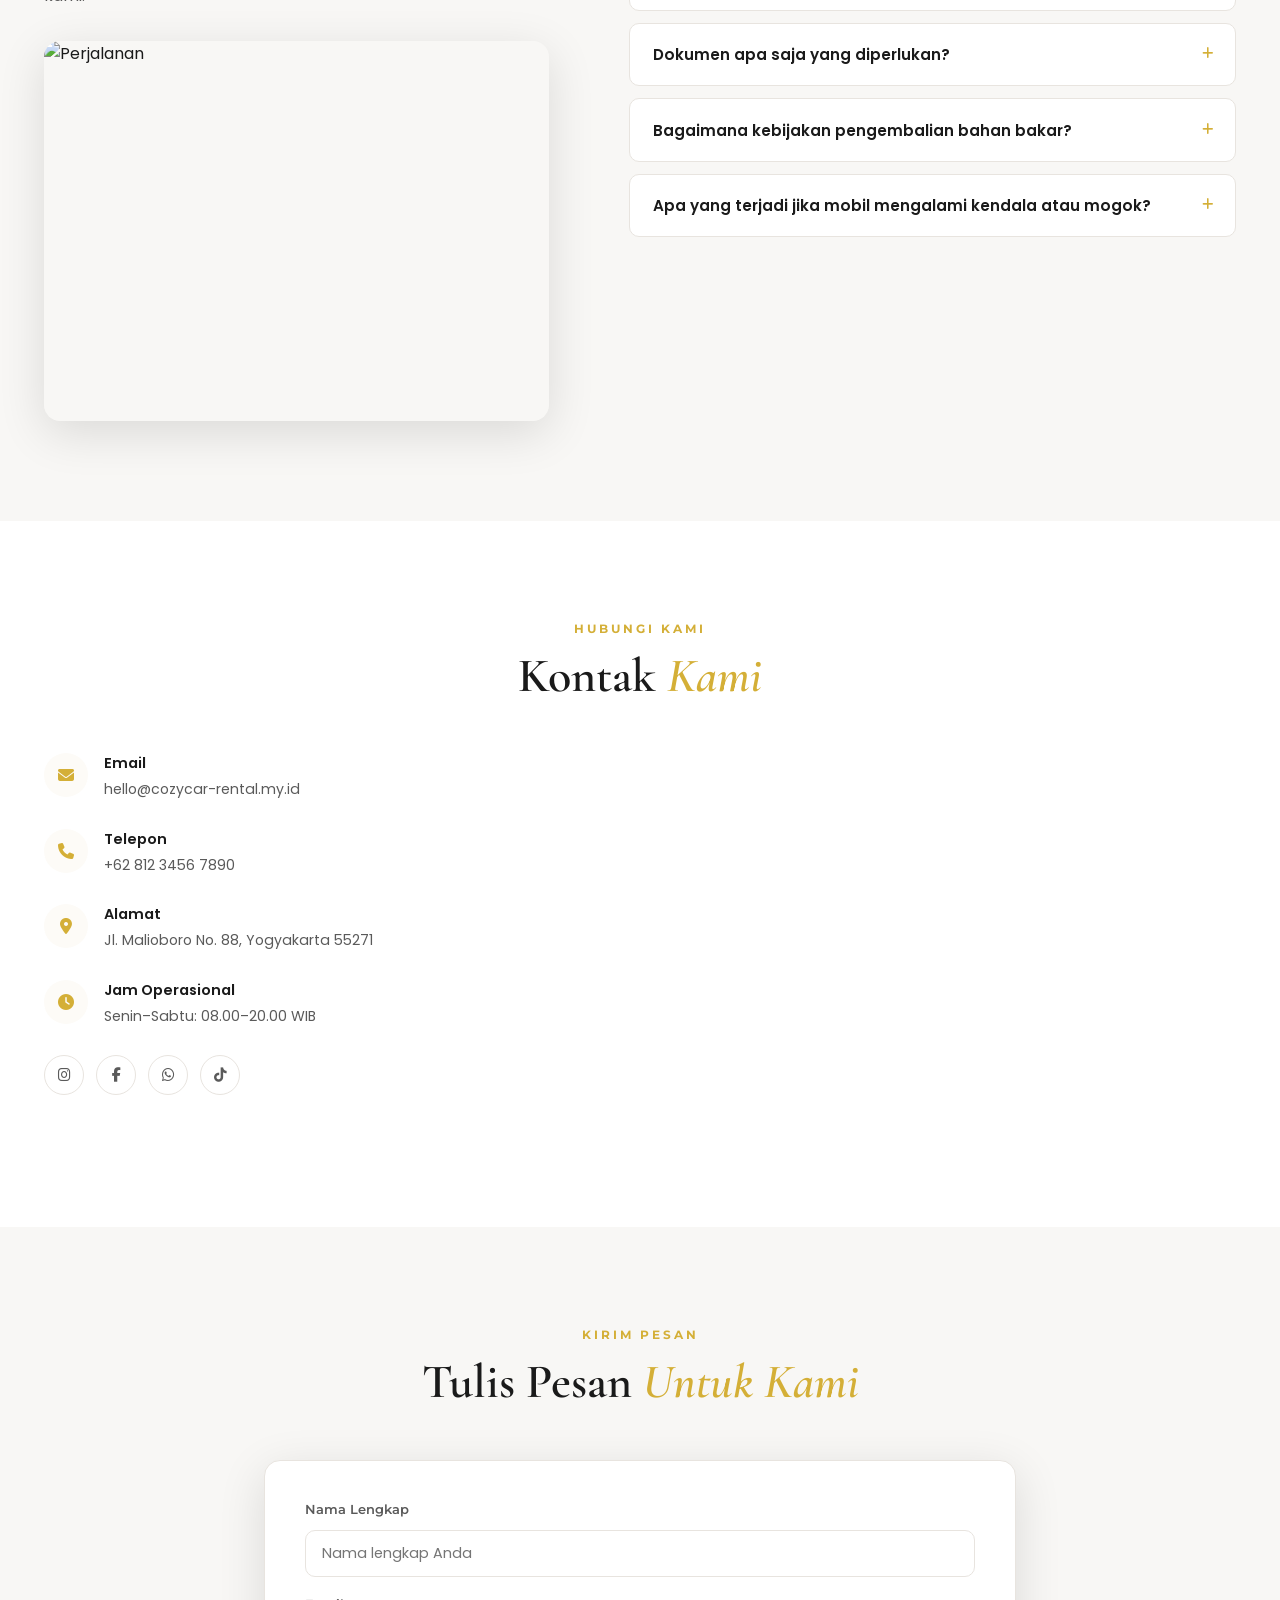
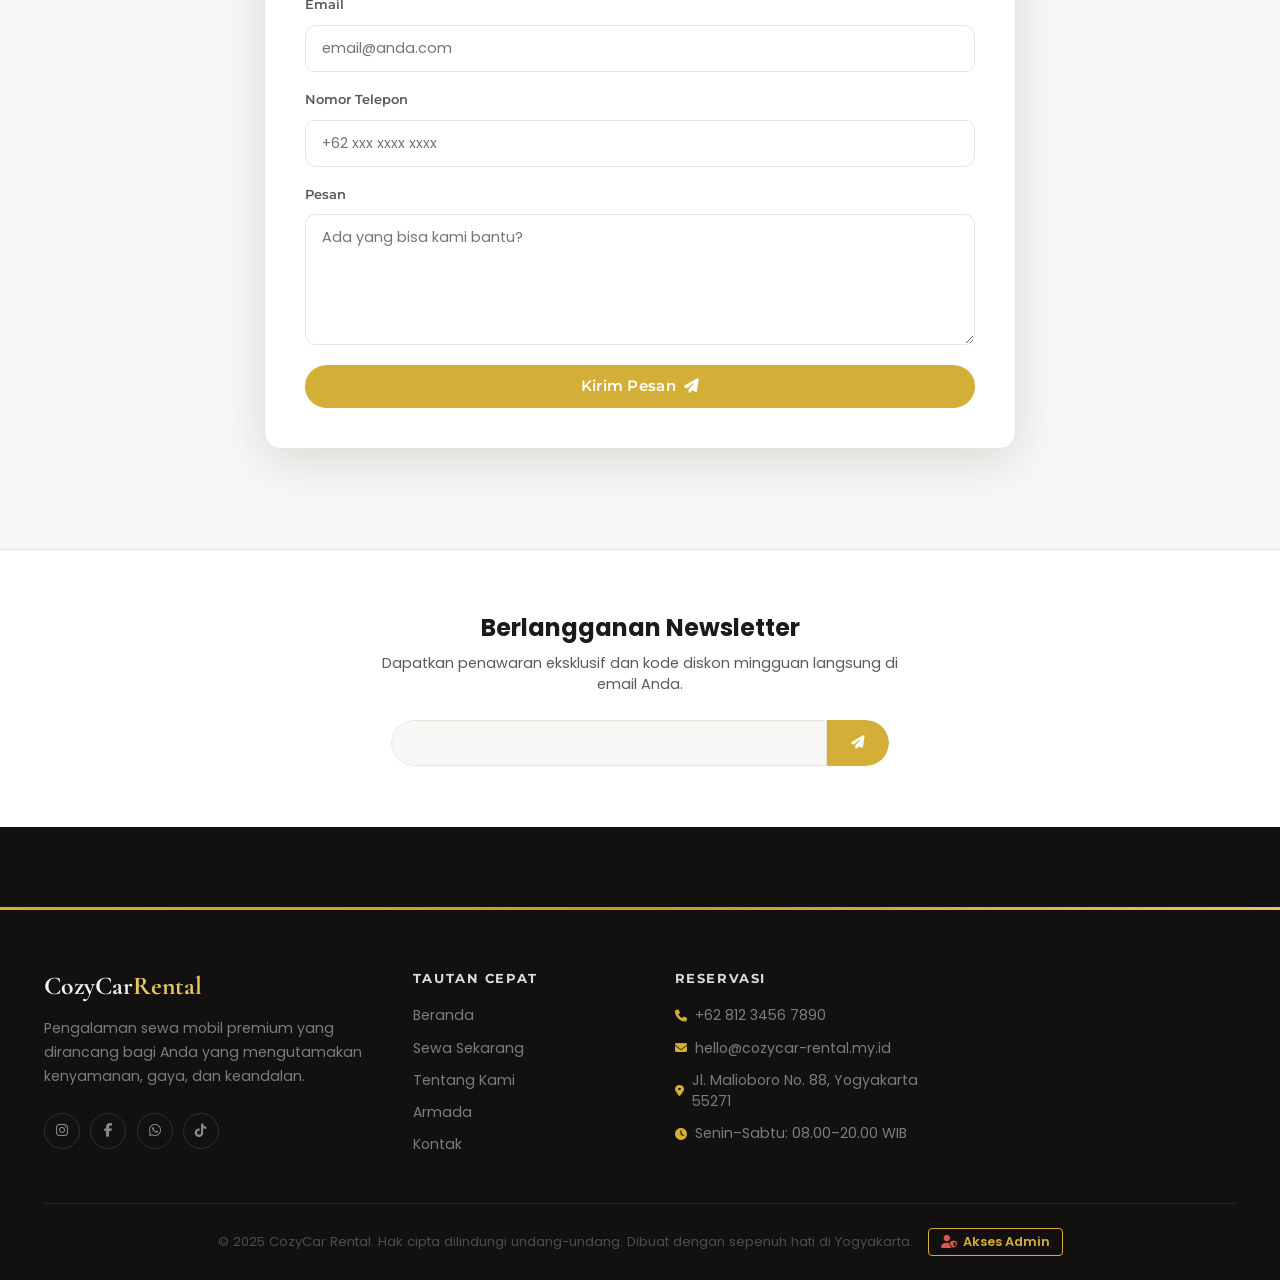
==== commit 9b00cb56: "feat: replace Rian Hidayat with Syahdan and update photo" ====
--- a/index.html
+++ b/index.html
@@ -942,12 +942,13 @@
           <div class="team-card" data-aos="fade-up" data-aos-delay="200">
             <div class="team-img-wrap">
               <img
-                src="https://randomuser.me/api/portraits/men/47.jpg"
-                alt="CTO"
+                src="assets/images/syahdan.jpg"
+                alt="Syahdan - Manajer Operasional Armada"
+                style="object-fit: cover; object-position: center 55%"
               />
             </div>
             <div class="team-info">
-              <h3>Rian Hidayat</h3>
+              <h3>Syahdan</h3>
               <p>Manajer Operasional Armada</p>
             </div>
           </div>
